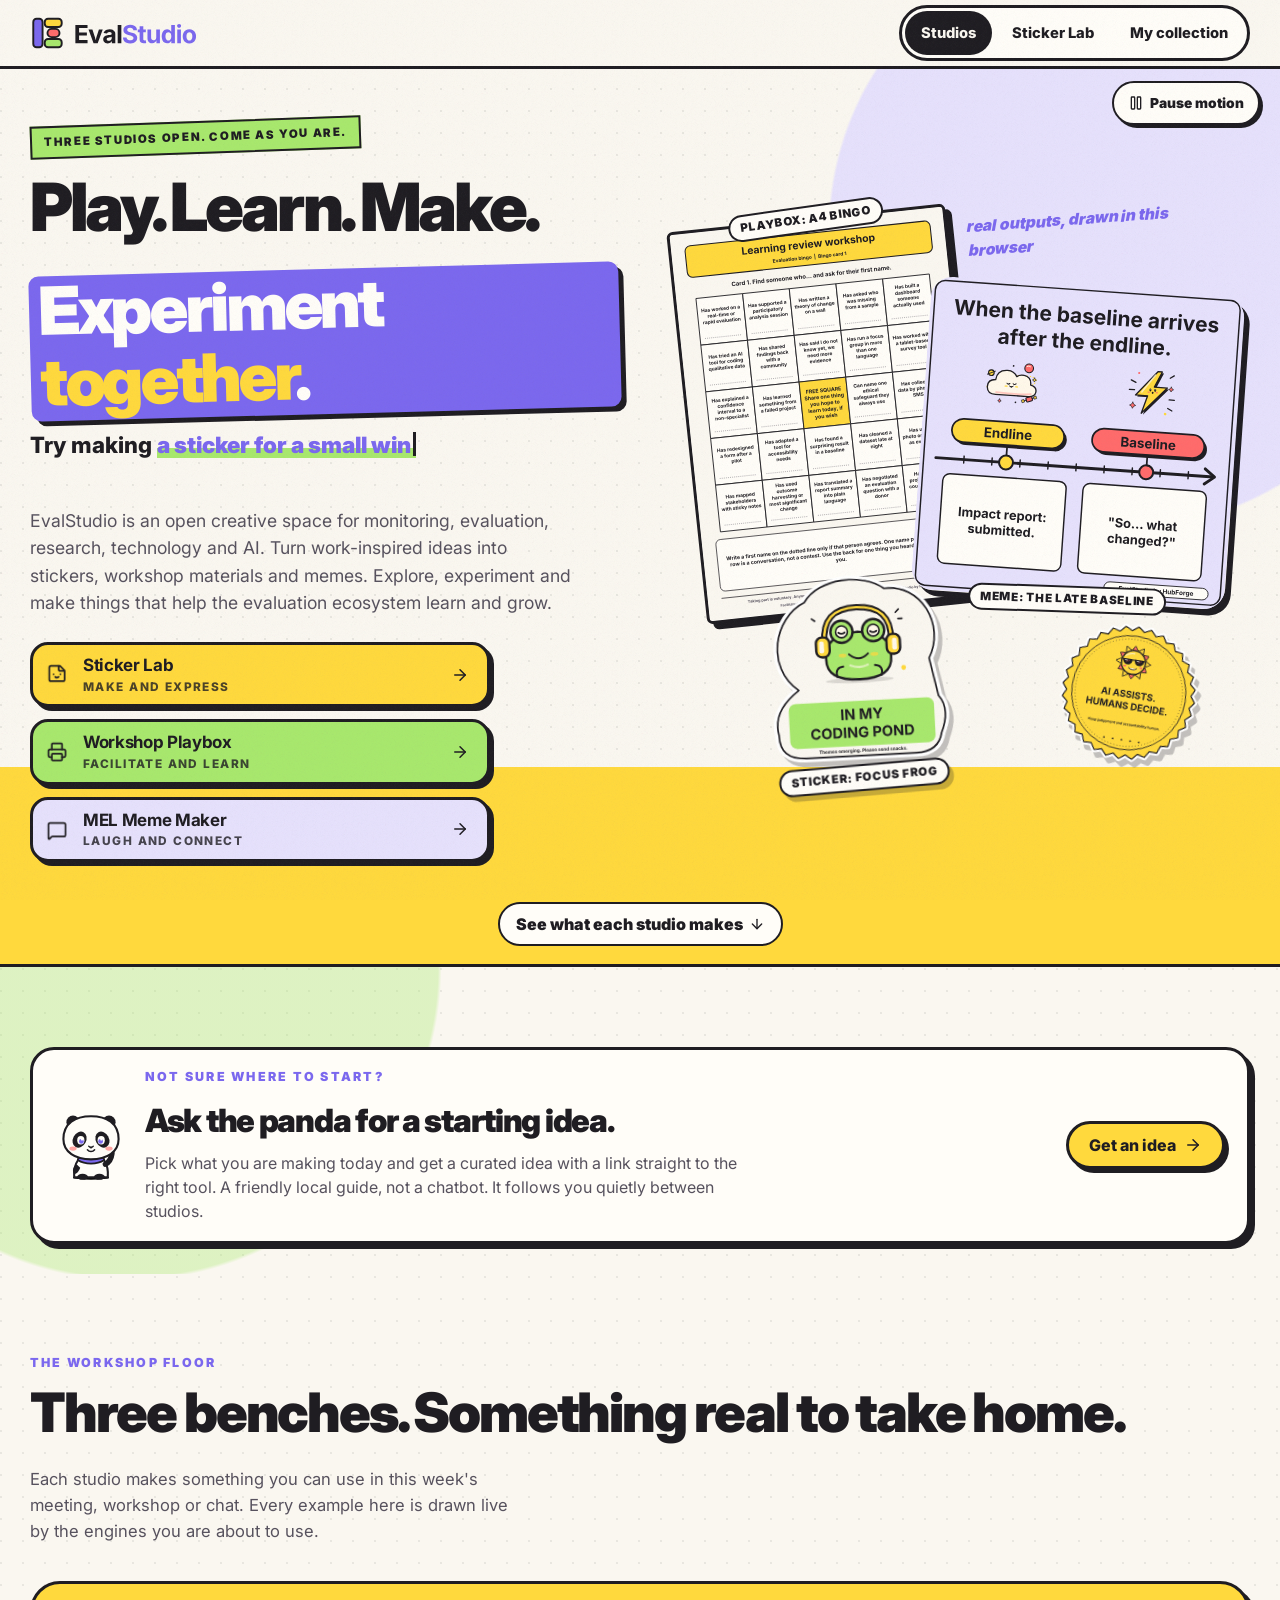
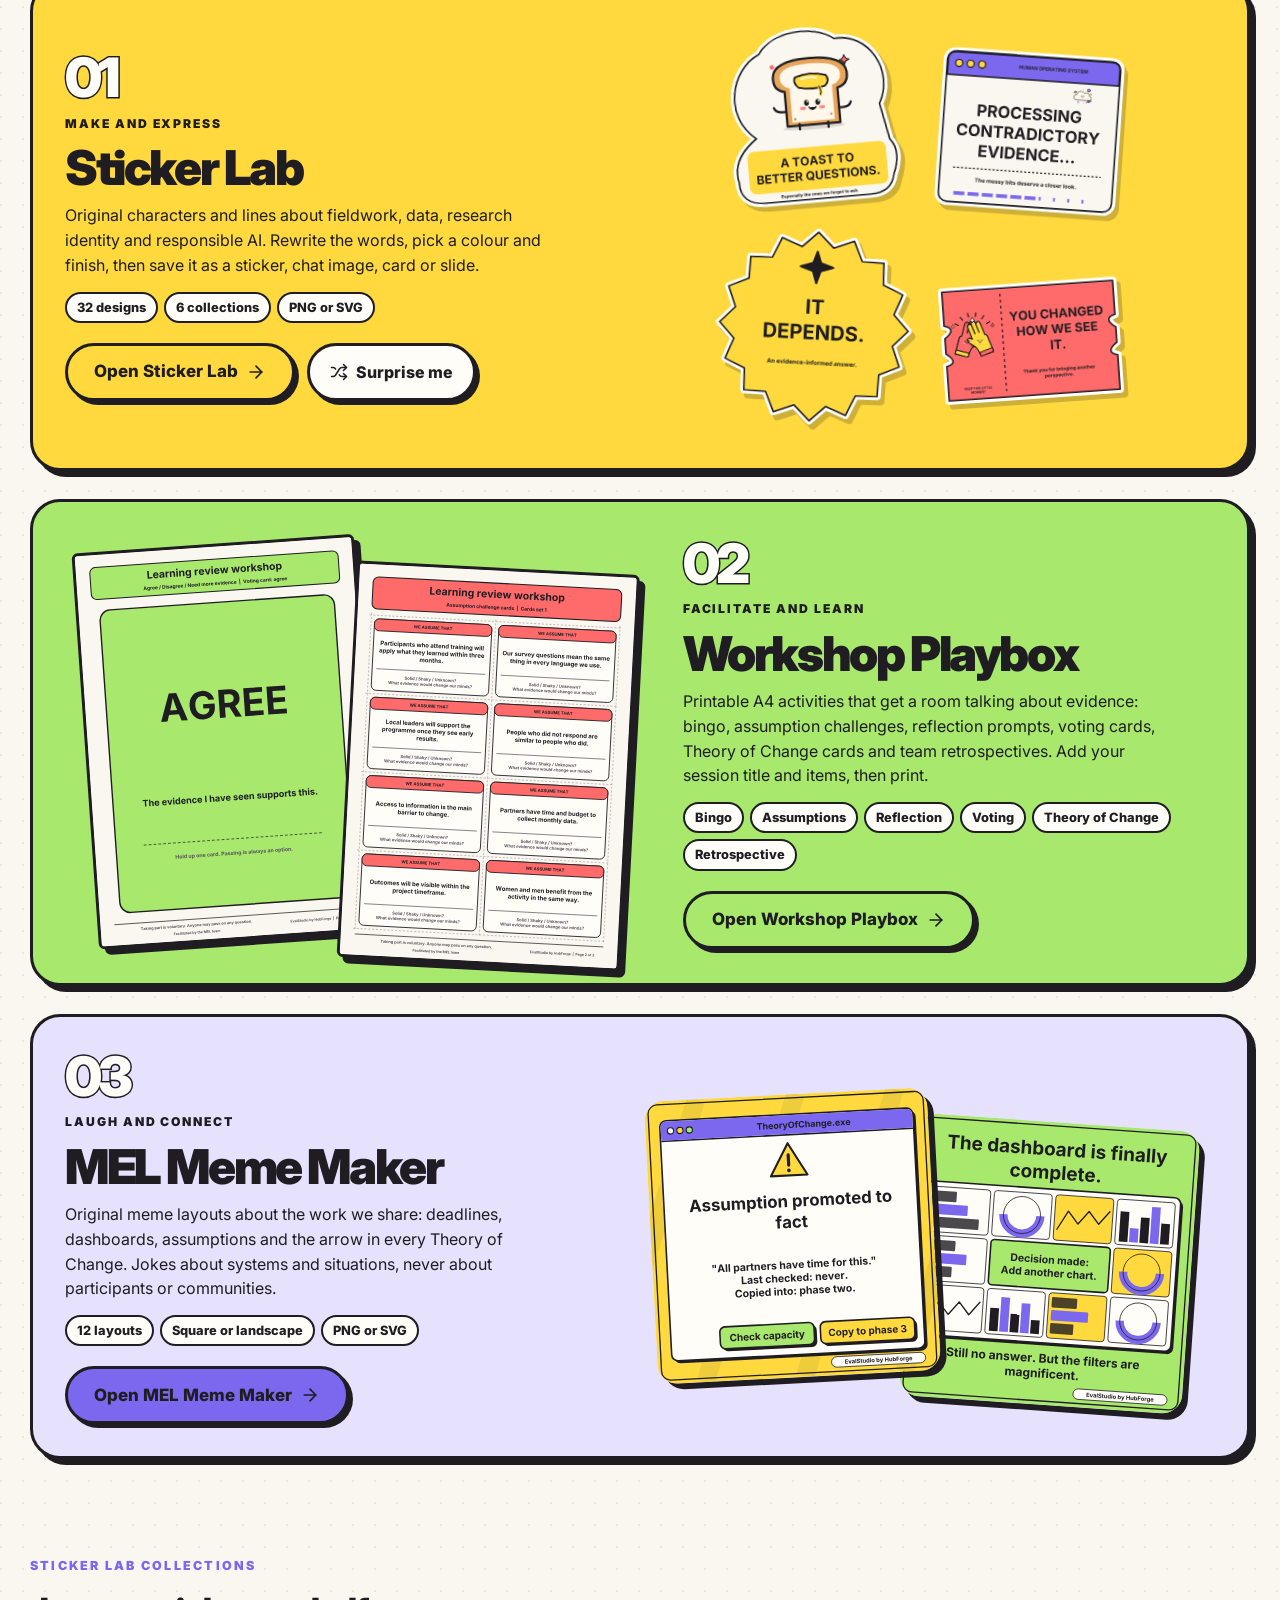
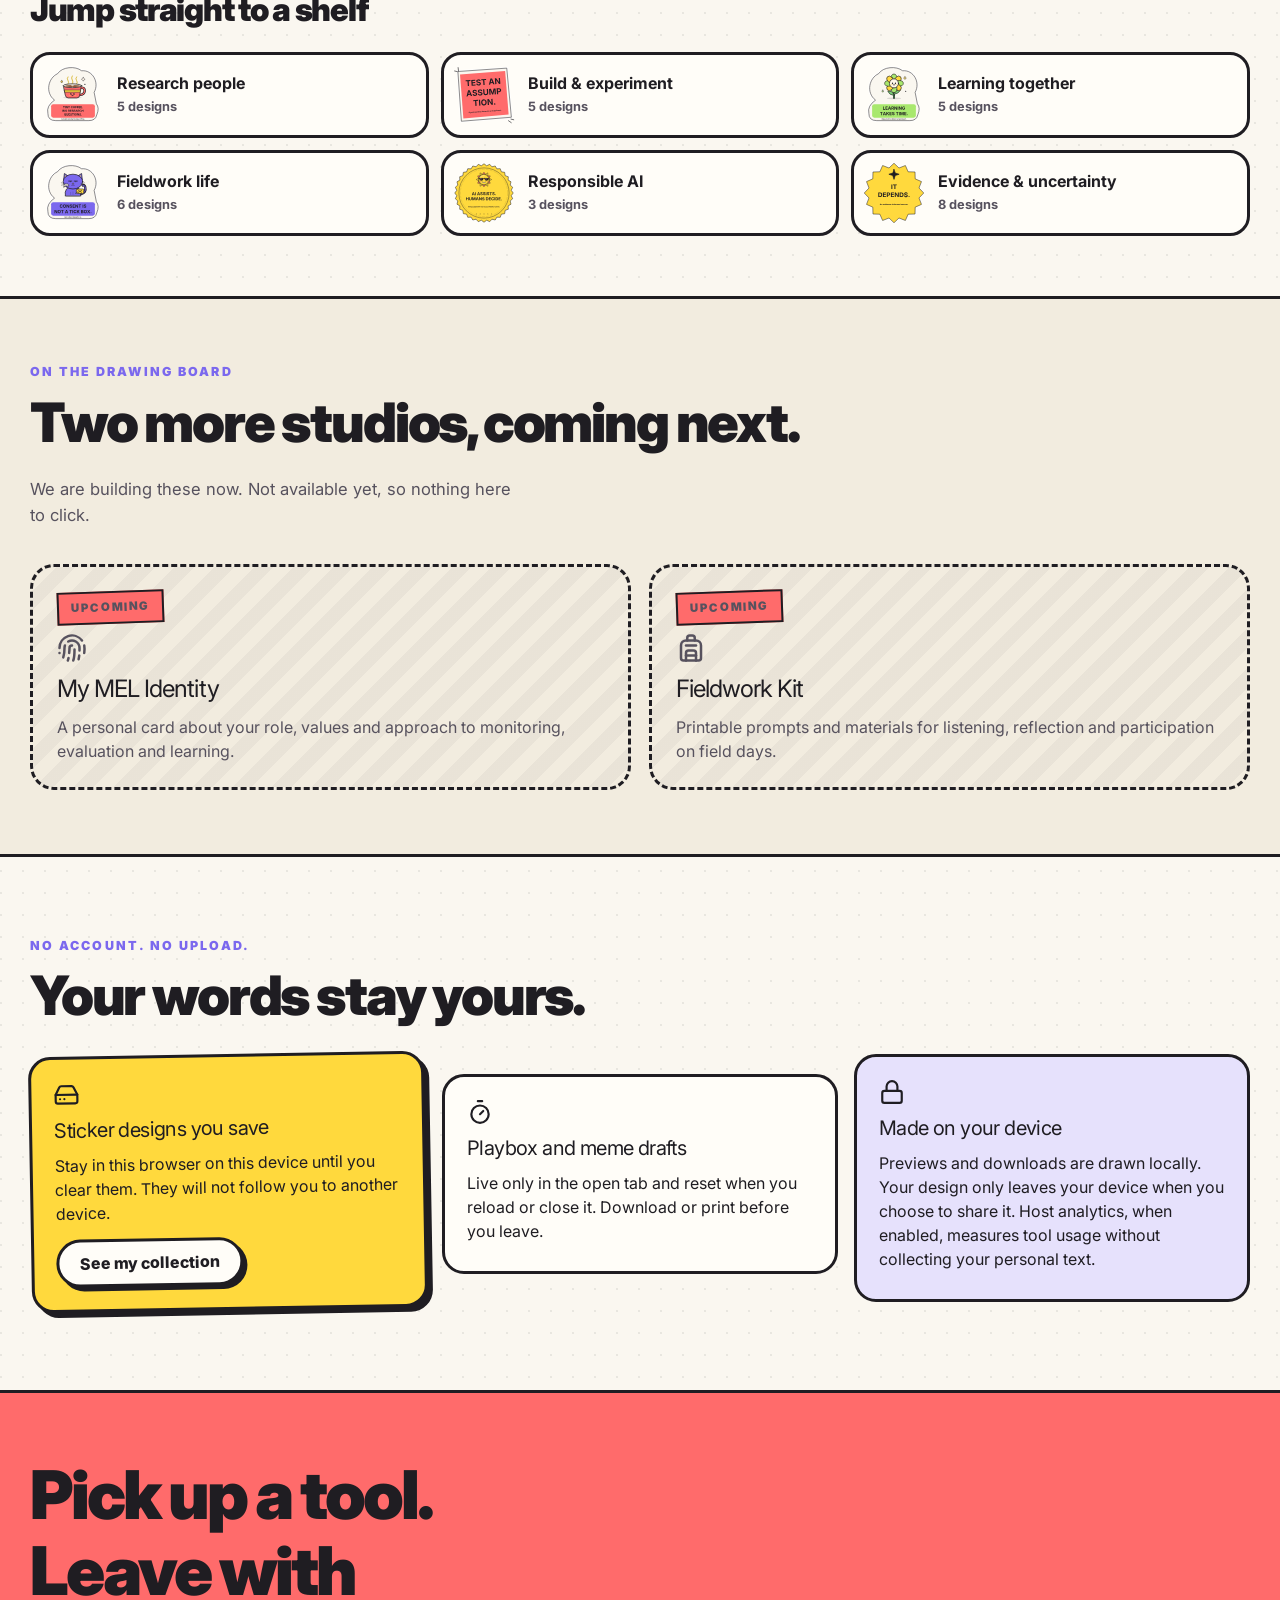
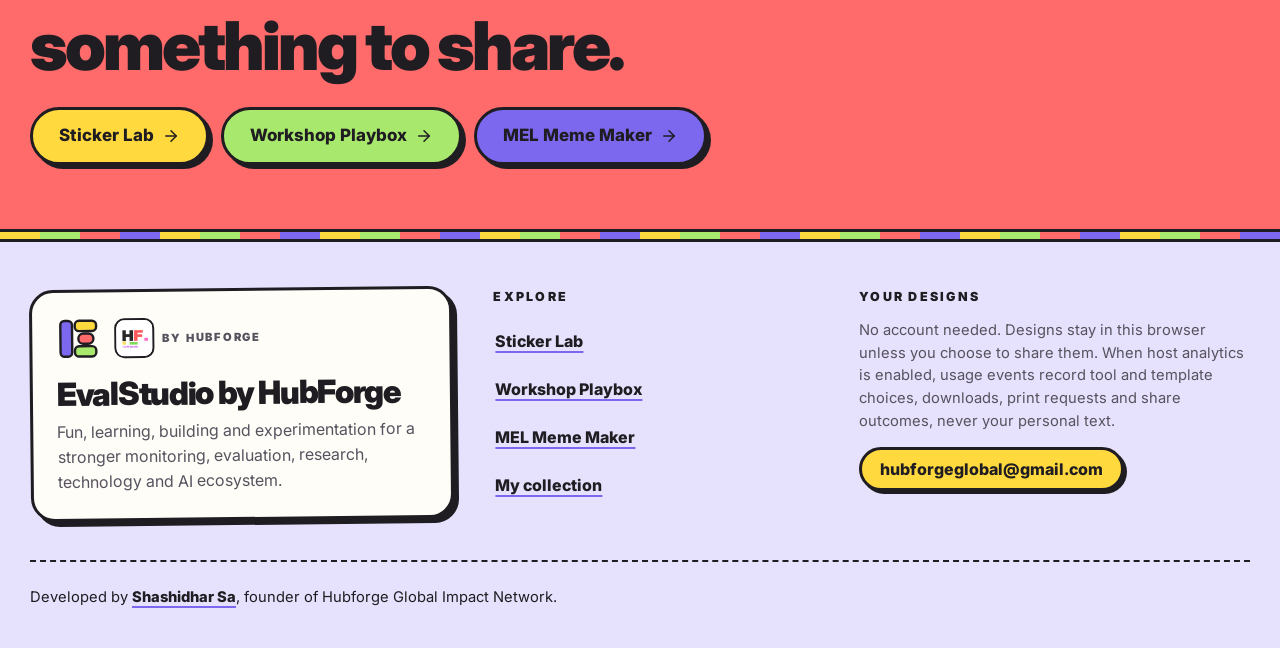
==== index.html @ d937e0ef "Publish standalone EvalStudio static site" ====
<!DOCTYPE html>
<html lang="en">
  <head>
    <meta charset="UTF-8" />
    <meta name="viewport" content="width=device-width, initial-scale=1.0" />
    <title>EvalStudio by HubForge</title>
    <meta name="description" content="Three playful studios for HubForge's monitoring, evaluation, research, technology and AI ecosystem. Make stickers, personalise MEL memes and print engaging workshop activities." />
    <meta property="og:title" content="EvalStudio by HubForge" />
    <meta property="og:description" content="Make, learn and experiment together. Playful studios for the people strengthening the evaluation ecosystem." />
    <meta property="og:type" content="website" />
    <meta name="twitter:card" content="summary" />
    <link rel="icon" type="image/svg+xml" href="./brand/evalstudio-icon.svg" />
    <script type="module" crossorigin src="./assets/index-XiT5vz_N.js"></script>
    <link rel="stylesheet" crossorigin href="./assets/index-qSMK9eLI.css">
  </head>
  <body>
    <div id="root"></div>
  </body>
</html>
---- assets/index-qSMK9eLI.css ----
footer.esf{position:relative;border-top:3px solid var(--ink);background:var(--lilac);color:var(--ink);padding:56px 0 0;overflow:hidden}footer.esf:before{content:"";position:absolute;inset:0 0 auto;height:10px;background:repeating-linear-gradient(90deg,var(--yellow) 0 40px,var(--lime) 40px 80px,var(--coral) 80px 120px,var(--purple) 120px 160px);border-bottom:3px solid var(--ink)}footer.esf .esf-in{display:grid;grid-template-columns:1.3fr 1fr 1.2fr;gap:40px;padding-bottom:40px}footer.esf .esf-brand{background:var(--card);border:3px solid var(--ink);border-radius:24px;padding:24px;box-shadow:var(--shadow);transform:rotate(-.6deg)}footer.esf .esf-marks{display:flex;align-items:center;gap:14px;flex-wrap:wrap}footer.esf .esf-icon{width:44px;height:44px;display:block}footer.esf .esf-endorse{display:inline-flex;align-items:center;gap:8px}footer.esf .esf-endorse img{width:40px;height:40px;border:2px solid var(--ink);border-radius:10px;background:var(--card)}footer.esf .esf-endorse small{font-size:.7rem;font-weight:900;letter-spacing:.16em;text-transform:uppercase;color:var(--ink-soft)}footer.esf .esf-title{margin:16px 0 8px;font-size:clamp(1.5rem,3vw,2rem);font-weight:900;letter-spacing:-.04em;line-height:1.1}footer.esf .esf-mission{margin:0;line-height:1.55;font-size:1rem;color:var(--ink-soft)}footer.esf .esf-h{margin:0 0 12px;font-size:.78rem;font-weight:900;letter-spacing:.18em;text-transform:uppercase;color:var(--ink)}footer.esf .esf-links{list-style:none;margin:0;padding:0;display:grid;gap:4px}footer.esf .esf-links a,footer.esf .esf-mail,footer.esf .esf-credit a{display:inline-flex;align-items:center;min-height:44px;font-weight:800;color:var(--ink);text-decoration:underline;text-decoration-thickness:2px;text-underline-offset:4px;text-decoration-color:var(--purple)}footer.esf .esf-links a{padding:0 14px;border:2px solid transparent;border-radius:999px;margin-left:-14px;transition:background .15s,border-color .15s}footer.esf .esf-links a:hover{background:var(--yellow);border-color:var(--ink);text-decoration:none}footer.esf .esf-note{margin:0 0 14px;line-height:1.55;font-size:.92rem;color:var(--ink-soft);max-width:44ch}footer.esf .esf-mail{padding:0 18px;border:3px solid var(--ink);border-radius:999px;background:var(--yellow);box-shadow:3px 3px 0 var(--ink);text-decoration:none;overflow-wrap:anywhere;transition:transform .15s,box-shadow .15s}footer.esf .esf-mail:hover{transform:translate(-2px,-2px);box-shadow:5px 5px 0 var(--ink)}footer.esf .esf-credit{border-top:2px dashed var(--ink);padding:14px 0 28px}footer.esf .esf-credit p{margin:0;font-size:.92rem;line-height:1.6}footer.esf .esf-credit a{display:inline-flex;align-items:center;min-height:44px;padding-block:8px}@media print{footer.esf{display:none!important}}footer.esf a:focus-visible{outline:4px solid var(--ink);outline-offset:3px;border-radius:10px}@media(max-width:900px){footer.esf .esf-in{grid-template-columns:1fr 1fr}footer.esf .esf-brand{grid-column:1 / -1}}@media(max-width:600px){footer.esf{padding-top:40px}footer.esf .esf-in{grid-template-columns:1fr;gap:28px}footer.esf .esf-brand{padding:18px;transform:none}}@media(prefers-reduced-motion:reduce){footer.esf *{transition:none!important}footer.esf .esf-brand{transform:none}}.hm-hero{position:relative;border-bottom:3px solid var(--ink);overflow:hidden;background:radial-gradient(circle at 88% 18%,var(--lilac) 0 22%,transparent 22.2%),linear-gradient(180deg,transparent 78%,var(--yellow) 78%)}.hm-hero-grid{display:grid;grid-template-columns:minmax(0,1fr) minmax(0,1fr);gap:40px;align-items:center;padding:52px 0 40px}.hm-title{font-size:clamp(2.1rem,5.2vw,4.4rem);line-height:1.06;letter-spacing:-.05em;font-weight:900;margin:18px 0 20px}.hm-mark{display:inline-block;margin-top:.4em;background:var(--purple);color:var(--card);padding:0 .14em .06em;border-radius:10px;transform:rotate(-1.5deg);box-shadow:5px 5px 0 var(--ink)}.hm-mark i{font-style:normal;color:var(--yellow)}.hm-lede{font-size:1.1rem;line-height:1.55;color:var(--ink-soft);max-width:50ch;margin:0}.hm-doors{display:grid;gap:12px;margin-top:26px;max-width:460px;perspective:900px}.hm-door{display:grid;grid-template-columns:auto 1fr auto;gap:12px;align-items:center;min-height:60px;padding:8px 18px;border:3px solid var(--ink);border-radius:18px;text-decoration:none;box-shadow:4px 4px 0 var(--ink);transition:transform .12s ease-out,box-shadow .12s ease-out;transform-style:preserve-3d}.hm-door>svg:first-child{transform:translateZ(18px)}.hm-door b{display:block;font-size:1.06rem;letter-spacing:-.02em}.hm-door small{display:block;font-size:.74rem;font-weight:800;letter-spacing:.12em;text-transform:uppercase;opacity:.8}.hm-door>svg:last-child{transition:transform .2s ease}.hm-door:hover,.hm-door:focus-visible{transform:rotateY(-3deg) rotateX(2deg) translate3d(-2px,-2px,4px);box-shadow:6px 6px 0 var(--ink)}.hm-door:hover>svg:last-child{transform:translate(4px)}.hm-door:active{transform:translate(3px,3px);box-shadow:1px 1px 0 var(--ink)}.d-sticker{background:var(--yellow)}.d-playbox{background:var(--lime)}.d-meme{background:var(--lilac)}.hm-rise>*{animation:hm-rise .6s cubic-bezier(.2,.8,.3,1) backwards}.hm-rise>:nth-child(2){animation-delay:.07s}.hm-rise>:nth-child(3){animation-delay:.14s}.hm-rise>:nth-child(4){animation-delay:.21s}.hm-rise>:nth-child(5){animation-delay:.28s}@keyframes hm-rise{0%{opacity:0;transform:translateY(18px)}}.hm-table{position:relative;width:100%;max-width:560px;justify-self:center;aspect-ratio:1 / 1.02}.hm-piece{position:absolute;display:block;min-width:44px;min-height:44px;padding:0;border:0;background:none;cursor:pointer;font:inherit;color:var(--ink);text-decoration:none;animation:hm-drop .8s cubic-bezier(.3,1.45,.5,1) backwards;transition:transform .12s ease-out}.hm-piece svg{display:block;width:100%;height:auto}.hm-piece:hover,.hm-piece:focus-visible{z-index:6}.pc-page{left:2%;top:2%;width:50%;transform:rotate(-6deg);animation-delay:.15s}.pc-page .art-page{border:3px solid var(--ink);border-radius:6px;background:var(--card);box-shadow:6px 6px 0 var(--ink);overflow:hidden}.pc-meme{right:0;top:14%;width:56%;transform:rotate(4deg);z-index:2;animation-delay:.3s}.pc-meme .art-meme{box-shadow:6px 6px 0 var(--ink);border-radius:22px;overflow:hidden}.pc-sticker{left:14%;bottom:0;width:38%;transform:rotate(-3deg);z-index:3;animation-delay:.45s;filter:drop-shadow(4px 5px 0 rgba(31,29,34,.25))}.pc-sticker2{right:6%;bottom:2%;width:26%;transform:rotate(9deg);z-index:4;animation-delay:.6s;filter:drop-shadow(4px 5px 0 rgba(31,29,34,.25))}.pc-sticker,.pc-sticker2{aspect-ratio:1}.pc-page:hover,.pc-page:focus-visible{transform:rotate(-3deg) translateY(-8px)}.pc-meme:hover,.pc-meme:focus-visible{transform:rotate(1deg) translateY(-8px)}.pc-sticker:hover,.pc-sticker:focus-visible{transform:rotate(2deg) scale(1.05)}.pc-sticker2:hover,.pc-sticker2:focus-visible{transform:rotate(-4deg) scale(1.08)}.hm-label{position:absolute;left:50%;bottom:-14px;transform:translate(-50%) rotate(-2deg);white-space:nowrap;background:var(--card);border:2px solid var(--ink);border-radius:999px;padding:3px 10px;font-size:.72rem;font-weight:900;letter-spacing:.06em;text-transform:uppercase;z-index:1}.pc-page .hm-label{bottom:auto;top:-12px}.hm-scribble{position:absolute;left:52%;top:0;font-weight:900;font-style:italic;color:var(--purple);font-size:.98rem;transform:rotate(-4deg)}.hm-table{--px: 0;--py: 0}.pc-page,.pc-meme,.pc-sticker,.pc-sticker2{translate:calc(var(--px, 0) * var(--d) * 1px) calc(var(--py, 0) * var(--d) * 1px)}.pc-page{--d: -14}.pc-meme{--d: 22}.pc-sticker{--d: -30}.pc-sticker2{--d: 38}.hm-hero{--px: 0;--py: 0}@keyframes hm-drop{0%{opacity:0;translate:0 -36px;scale:.86}}.hm-down{display:flex;width:fit-content;margin:0 auto 18px;align-items:center;gap:6px;min-height:44px;padding:0 16px;font-weight:900;text-decoration:none;border:2px solid var(--ink);border-radius:999px;background:var(--card)}.hm-down svg{animation:hm-bob 1.6s ease-in-out infinite}@keyframes hm-bob{50%{transform:translateY(4px)}}.hm-type{margin:-6px 0 16px;font-size:clamp(1.1rem,2.2vw,1.4rem);font-weight:800;min-height:2.8em;line-height:1.4}.hm-typed{color:var(--purple);background:linear-gradient(transparent 62%,var(--lime) 62%)}.hm-caret{display:inline-block;width:3px;height:1.05em;margin-left:2px;vertical-align:-.15em;background:var(--ink);animation:hm-caret 1s steps(1) infinite}@keyframes hm-caret{50%{opacity:0}}.hm-sr{position:absolute;width:1px;height:1px;overflow:hidden;clip:rect(0 0 0 0);white-space:nowrap}.hm-root{position:relative}.hm-motion{position:absolute;top:12px;right:max(12px,calc((100% - 1240px)/2));z-index:20;display:inline-flex;align-items:center;gap:6px;min-height:44px;min-width:44px;padding:0 14px;border:2px solid var(--ink);border-radius:999px;background:var(--card);font:inherit;font-weight:900;font-size:.86rem;color:var(--ink);cursor:pointer;box-shadow:3px 3px 0 var(--ink)}.hm-motion:focus-visible{outline:3px solid var(--purple);outline-offset:3px}.hm-still *,.hm-still *:before,.hm-still *:after{animation:none!important;transition:none!important}.hm-still .hm-piece{translate:none!important}.hm-guide{padding:80px 0 30px;background:radial-gradient(circle at 10% 0%,rgba(168,232,109,.35) 0 26%,transparent 26.3%)}.hm-invite{display:grid;grid-template-columns:72px minmax(0,1fr) auto;gap:18px;align-items:center;padding:18px 22px;border:3px solid var(--ink);border-radius:24px;background:var(--card);box-shadow:5px 5px 0 var(--ink)}.hm-invite-art .panda{display:block;width:72px;height:72px}.hm-invite-copy .hm-h3{margin:4px 0 6px}.hm-invite-copy p:last-child{margin:0;line-height:1.5;color:var(--ink-soft);max-width:60ch}@media(max-width:600px){.hm-invite{grid-template-columns:1fr;justify-items:start}.hm-invite .btn{width:100%;justify-content:center}}.art-skel{aspect-ratio:1;background:var(--paper-2);border-radius:18px;animation:pulse 1.4s ease-in-out infinite}.art-page.art-skel{aspect-ratio:210 / 297}.art-fail{aspect-ratio:1;display:grid;place-items:center;text-align:center;padding:12px;border:3px dashed var(--ink);border-radius:18px;background:repeating-linear-gradient(-45deg,var(--card) 0 12px,var(--paper-2) 12px 24px);font-weight:800;font-size:.86rem;color:var(--ink-soft)}.art-page.art-fail{aspect-ratio:210 / 297}.hm-benches{padding:80px 0 40px}.hm-bench{display:grid;grid-template-columns:minmax(0,1fr) minmax(0,1.1fr);gap:32px;align-items:center;border:3px solid var(--ink);border-radius:30px;padding:32px;margin-bottom:28px;box-shadow:6px 6px 0 var(--ink);overflow:hidden}.hm-bench:nth-child(odd){grid-template-columns:minmax(0,1.1fr) minmax(0,1fr)}.hm-bench:nth-child(odd) .hm-bench-copy{order:2}.b-sticker{background:var(--yellow)}.b-playbox{background:var(--lime)}.b-meme{background:var(--lilac)}.hm-bench-copy{display:grid;gap:10px;justify-items:start}.hm-no{font-size:3.4rem;font-weight:900;letter-spacing:-.07em;line-height:1;color:var(--card);-webkit-text-stroke:3px var(--ink);paint-order:stroke fill}.hm-kind{margin:0;font-size:.76rem;font-weight:900;letter-spacing:.16em;text-transform:uppercase}.hm-bench h3{margin:0;font-size:clamp(2rem,4.4vw,3rem);letter-spacing:-.05em;line-height:1.05;font-weight:900}.hm-bench-copy>p:not(.hm-kind){margin:0;line-height:1.55;max-width:48ch}.hm-facts{list-style:none;padding:0;margin:4px 0 0;display:flex;flex-wrap:wrap;gap:6px}.hm-facts li{border:2px solid var(--ink);border-radius:999px;padding:4px 10px;font-size:.8rem;font-weight:800;background:var(--card)}.hm-acts{display:flex;flex-wrap:wrap;gap:12px;margin-top:10px}.hm-bench-art{position:relative;min-height:300px}.art-stickers{display:grid;grid-template-columns:repeat(2,minmax(0,1fr));gap:14px;max-width:420px;justify-self:center;width:100%}.hm-stk{padding:0;border:0;background:none;cursor:pointer;filter:drop-shadow(4px 5px 0 rgba(31,29,34,.22));transition:transform .25s cubic-bezier(.3,1.6,.5,1)}.hm-stk svg{display:block;width:100%;height:auto}.s0{transform:rotate(-5deg)}.s1{transform:rotate(4deg) translateY(14px)}.s2{transform:rotate(3deg) translateY(-8px)}.s3{transform:rotate(-4deg) translateY(6px)}.hm-stk:hover,.hm-stk:focus-visible{transform:rotate(0) scale(1.07)}.art-pages,.art-memes{display:grid;grid-template-columns:repeat(2,minmax(0,1fr));align-items:center;padding:10px}.art-pages .art-page{background:var(--card);border:3px solid var(--ink);border-radius:6px;box-shadow:6px 6px 0 var(--ink);overflow:hidden}.art-pages svg,.art-memes svg{display:block;width:100%;height:auto}.pg0{transform:rotate(-4deg) translate(10px)}.pg1{transform:rotate(3deg) translate(-10px,24px);position:relative;z-index:1}.art-memes .art-meme{border-radius:20px;overflow:hidden;box-shadow:6px 6px 0 var(--ink)}.mm0{transform:rotate(-3deg) translate(12px);position:relative;z-index:1}.mm1{transform:rotate(4deg) translate(-12px,28px)}@media(hover:hover){.hm-bench-art.art-pages:hover .pg0,.hm-bench-art.art-memes:hover .mm0{transform:rotate(-6deg) translate(-4px)}.hm-bench-art.art-pages:hover .pg1,.hm-bench-art.art-memes:hover .mm1{transform:rotate(5deg) translate(4px,20px)}.pg0,.pg1,.mm0,.mm1{transition:transform .35s cubic-bezier(.3,1.4,.5,1)}}.hm-shelf{padding:30px 0 60px}.hm-h3{margin:0 0 18px;font-size:clamp(1.5rem,3vw,2rem);letter-spacing:-.04em;font-weight:900}.hm-chips{list-style:none;padding:0;margin:0;display:grid;grid-template-columns:repeat(3,minmax(0,1fr));gap:12px}.hm-chip{width:100%;display:grid;grid-template-columns:64px 1fr;gap:12px;align-items:center;min-height:80px;padding:8px 14px 8px 8px;border:3px solid var(--ink);border-radius:20px;background:var(--card);font:inherit;color:var(--ink);text-align:left;cursor:pointer;transition:transform .2s ease,box-shadow .2s ease,background .2s}.hm-chip:hover{transform:translate(-2px,-2px);box-shadow:4px 4px 0 var(--ink);background:var(--yellow)}.hm-chip b{display:block;line-height:1.2}.hm-chip small{color:var(--ink-soft);font-weight:700}.hm-chip-art svg{display:block;width:100%;height:auto}.hm-chip-art [role=status],.hm-chip-art [role=alert]{font-size:.6rem}.hm-soon-sec{padding:64px 0;background:var(--paper-2);border-block:3px solid var(--ink)}.hm-soon{display:grid;grid-template-columns:1fr 1fr;gap:18px}.hm-crate{border:3px dashed var(--ink);border-radius:24px;padding:24px;display:grid;gap:8px;justify-items:start;color:var(--ink-soft);background:repeating-linear-gradient(-45deg,transparent 0 14px,rgba(31,29,34,.04) 14px 28px)}.hm-crate h3{margin:0;color:var(--ink);font-size:1.5rem;letter-spacing:-.04em}.hm-crate p{margin:0;line-height:1.5}.hm-priv{display:grid;grid-template-columns:repeat(3,minmax(0,1fr));gap:16px;margin-top:28px;align-items:start}.hm-priv-card{border:3px solid var(--ink);border-radius:22px;padding:22px;display:grid;gap:8px;justify-items:start}.hm-priv-card h3{margin:0;font-size:1.25rem;letter-spacing:-.03em}.hm-priv-card p{margin:0 0 6px;line-height:1.5}.pv-saved{background:var(--yellow);box-shadow:5px 5px 0 var(--ink);transform:rotate(-1deg)}.pv-tab{background:var(--card);margin-top:20px}.pv-lock{background:var(--lilac)}.hm-final-doors{display:flex;flex-wrap:wrap;gap:12px}@media(max-width:960px){.hm-hero-grid{grid-template-columns:1fr;padding-top:64px}.hm-guide{padding-top:48px}.hm-table{max-width:480px;margin-top:12px}.hm-bench,.hm-bench:nth-child(odd){grid-template-columns:1fr;padding:24px}.hm-bench:nth-child(odd) .hm-bench-copy{order:0}.hm-bench-art{min-height:0;max-width:520px;width:100%;justify-self:center;padding-bottom:28px}.hm-chips{grid-template-columns:1fr 1fr}.hm-priv{grid-template-columns:1fr}.pv-tab{margin-top:0}}@media(max-width:600px){.hm-benches{padding:56px 0 24px}.hm-bench,.hm-bench:nth-child(odd){padding:18px;border-radius:24px}.hm-acts .btn,.hm-final-doors .btn{width:100%}.hm-chips,.hm-soon{grid-template-columns:1fr}.hm-label{font-size:.62rem}.hm-scribble{display:none}.hm-motion{font-size:.8rem;padding:0 12px}}@media(max-width:380px){.hm-door{padding:8px 12px;gap:10px}.hm-no{font-size:2.6rem}.hm-bench-copy .btn.big{font-size:.95rem;padding:0 14px}}@media(prefers-reduced-motion:reduce){.hm-piece,.hm-rise>*,.hm-down svg{translate:none!important}}.sl-head{padding-bottom:4px}.sl-head .lab-title h1{position:relative}.sl-head .lab-title h1:after{content:"";display:block;height:10px;margin-top:8px;width:4.5em;background:linear-gradient(90deg,var(--yellow) 0 33%,var(--lime) 33% 66%,var(--coral) 66%);border:2px solid var(--ink);border-radius:99px}.sl-desk{display:grid;grid-template-columns:minmax(0,1.25fr) minmax(300px,.85fr);gap:24px;padding:18px 0 56px;align-items:start}.sl-bench{display:grid;grid-template-columns:minmax(0,1.1fr) minmax(280px,1fr);border:3px solid var(--ink);border-radius:28px;background:var(--card);box-shadow:6px 6px 0 var(--purple),6px 6px 0 3px var(--ink);overflow:hidden;scroll-margin-top:76px;position:sticky;top:82px}.sl-stage{position:relative;display:grid;align-content:start;justify-items:center;min-width:0;max-width:100%;gap:8px;padding:14px;background:var(--lilac);border-right:3px solid var(--ink)}.sl-stage:before{content:"";position:absolute;inset:52px 22px auto;height:60%;background:radial-gradient(circle,var(--yellow) 0 38%,transparent 39%);opacity:.55;pointer-events:none}.sl-stage.checker{background-color:var(--card);background-image:linear-gradient(45deg,var(--paper-2) 25%,transparent 25%),linear-gradient(-45deg,var(--paper-2) 25%,transparent 25%),linear-gradient(45deg,transparent 75%,var(--paper-2) 75%),linear-gradient(-45deg,transparent 75%,var(--paper-2) 75%);background-size:24px 24px;background-position:0 0,0 12px,12px -12px,-12px 0}.sl-stage.checker:before{display:none}.sl-stage>*{position:relative}.sl-stage-top{width:100%;min-width:0;display:flex;flex-wrap:wrap;align-items:center;gap:8px}.sl-name{flex:1 1 calc(100% - 52px);font-weight:900;font-size:.8rem;letter-spacing:.06em;text-transform:uppercase;background:var(--card);border:2px solid var(--ink);padding:5px 10px;border-radius:18px;min-width:0;overflow-wrap:anywhere}.sl-stage-top>.icon-btn{flex:none}.sl-fmt-tag{order:2;font-size:.72rem;font-weight:900;background:var(--lime);border:2px solid var(--ink);padding:4px 8px;transform:rotate(-3deg)}.sl-art{width:min(100%,360px);filter:drop-shadow(4px 5px 0 rgba(31,29,34,.22));transition:transform .25s cubic-bezier(.3,1.5,.5,1)}.sl-art.fmt-slide{width:100%}.sl-art svg{width:100%;height:auto;display:block;max-height:48dvh}.sl-cap{margin:0;font-size:.78rem;font-weight:700;color:var(--ink-soft);text-align:center}.sl-stage-acts{display:flex;flex-wrap:wrap;justify-content:center;gap:8px}.sl-mini{min-height:44px;min-width:44px;display:inline-flex;align-items:center;gap:6px;padding:0 14px;border:2.5px solid var(--ink);border-radius:999px;background:var(--card);font:inherit;font-weight:800;font-size:.86rem;color:var(--ink);cursor:pointer;transition:transform .15s}.sl-mini:hover:not(:disabled){transform:translateY(-2px);background:var(--yellow)}.sl-mini:disabled{opacity:.5;cursor:not-allowed}.sl-tools{padding:14px;display:grid;align-content:start;min-width:0}.sl-tabs{margin-bottom:12px}.sl-tabs button[aria-selected=true]{background:var(--purple);color:var(--ink);box-shadow:inset 0 0 0 2px var(--ink)}.sl .field textarea{min-height:64px;background:var(--card)}.sl .field textarea:focus{background:#fffbe0}.sl .swatches{gap:10px}.sl .seg,.sl .fmt-pick{grid-template-columns:1fr}.sl-out{border-top:3px dashed var(--ink);padding-top:12px;margin-top:6px}.sl-dl{grid-template-columns:1fr 1fr}.sl-dl .btn{min-width:44px}.sl .share-panel{margin-top:10px;padding-top:12px}.sl-shelf{border:3px solid var(--ink);border-radius:28px;background:var(--paper-2);padding:16px;scroll-margin-top:76px;position:sticky;top:82px;max-height:calc(100dvh - 100px);overflow:auto;overscroll-behavior:contain}.sl .sl-shelf{min-width:0}.sl-shelf-head h2{font-size:1.3rem}.sl-shelf-acts{display:flex;gap:8px;flex-wrap:wrap}.sl-back-bench{display:none}.sl-grid{grid-template-columns:repeat(2,minmax(0,1fr))}.sl .tpl[aria-pressed=true]{background:var(--yellow);outline:3px solid var(--purple);outline-offset:2px}@media(max-width:1180px){.sl-desk{grid-template-columns:minmax(0,1fr)}.sl-bench{position:relative;top:0}.sl-shelf{position:static;max-height:none;overflow:visible}.sl-back-bench{display:inline-flex}.sl-grid{grid-template-columns:repeat(4,minmax(0,1fr))}}@media(max-width:760px){.sl-bench{grid-template-columns:minmax(0,1fr);overflow:visible;min-width:0}.sl-stage{position:sticky;top:70px;z-index:5;border-right:0;border-bottom:3px solid var(--ink);border-radius:25px 25px 0 0;padding:10px}.sl-art{width:min(100%,190px)}.sl-art.fmt-slide{width:min(100%,320px)}.sl-art svg{max-height:26dvh}.sl-cap{display:none}.sl-head .sub{font-size:.95rem}.sl-grid{grid-template-columns:repeat(3,minmax(0,1fr))}}@media(max-width:480px){.sl-grid{grid-template-columns:repeat(2,minmax(0,1fr))}.sl-stage-acts .sl-mini{padding:0 10px;font-size:.8rem}.sl-tools,.sl-shelf{padding:12px}}@media(max-height:560px)and (max-width:760px){.sl-stage{position:static}}@media(prefers-reduced-motion:reduce){.sl *,.sl *:before{animation:none!important;transition:none!important}}.tc{display:grid;gap:10px;border:3px solid var(--ink);border-radius:18px;background:var(--card);padding:12px;margin:10px 0;min-width:0;box-shadow:3px 3px 0 var(--ink)}.tc-head{display:flex;flex-wrap:wrap;align-items:center;justify-content:space-between;gap:8px}.tc-title{font-weight:900;font-size:.78rem;letter-spacing:.1em;text-transform:uppercase;background:var(--lime);border:2px solid var(--ink);border-radius:999px;padding:2px 10px}.tc-reset{font:inherit;font-weight:800;font-size:.82rem;min-height:44px;padding:0 12px;border:2px solid var(--ink);border-radius:999px;background:var(--paper);color:var(--ink);cursor:pointer}.tc-reset:disabled{opacity:.5;cursor:default}.tc-row{display:grid;gap:6px;min-width:0}.tc-label{display:flex;align-items:center;justify-content:space-between;gap:8px;font-weight:800;font-size:.9rem}.tc-val{font-family:ui-monospace,monospace;font-weight:800;background:var(--yellow);border:2px solid var(--ink);border-radius:8px;padding:0 8px;min-width:4.5ch;text-align:center}.tc-select{font:inherit;font-weight:700;color:var(--ink);background:var(--paper);border:3px solid var(--ink);border-radius:12px;min-height:44px;padding:0 10px;width:100%}.tc-size{display:grid;grid-template-columns:44px minmax(0,1fr) 44px;align-items:center;gap:8px}.tc-step{font:inherit;font-size:1.3rem;font-weight:900;line-height:1;width:44px;height:44px;border:3px solid var(--ink);border-radius:12px;background:var(--paper);color:var(--ink);cursor:pointer;transition:transform .12s ease}.tc-step:hover:not(:disabled){transform:translateY(-2px);background:var(--yellow)}.tc-step:disabled{opacity:.4;cursor:not-allowed}.tc-range{-webkit-appearance:none;appearance:none;width:100%;min-width:0;height:44px;background:transparent;cursor:pointer;margin:0}.tc-range::-webkit-slider-runnable-track{height:10px;border:2px solid var(--ink);border-radius:99px;background:linear-gradient(90deg,var(--purple) var(--tc-fill, 50%),var(--paper-2) var(--tc-fill, 50%))}.tc-range::-moz-range-track{height:6px;border:2px solid var(--ink);border-radius:99px;background:linear-gradient(90deg,var(--purple) var(--tc-fill, 50%),var(--paper-2) var(--tc-fill, 50%))}.tc-range::-webkit-slider-thumb{-webkit-appearance:none;width:24px;height:24px;margin-top:-9px;border:3px solid var(--ink);border-radius:50%;background:var(--yellow)}.tc-range::-moz-range-thumb{width:18px;height:18px;border:3px solid var(--ink);border-radius:50%;background:var(--yellow)}.tc-reset:focus-visible,.tc-select:focus-visible,.tc-step:focus-visible,.tc-range:focus-visible{outline:4px solid var(--purple);outline-offset:2px}.tc-hint{margin:0;font-size:.78rem;color:var(--ink-soft);line-height:1.4}@media(max-width:360px){.tc{padding:10px}.tc-size{gap:6px}}@media(prefers-reduced-motion:reduce){.tc-step{transition:none}.tc-step:hover:not(:disabled){transform:none}}.collection-empty-links{display:flex;flex-wrap:wrap;align-items:center;gap:10px}.coll-other-only{grid-template-columns:minmax(0,1fr)}.other-saved-art{display:grid;place-items:center;min-height:150px;overflow:hidden;border-radius:12px;background:#f2ecdf}.other-saved-art>div{width:100%}.other-saved-art svg{display:block;width:100%;max-height:220px;object-fit:contain}.other-preview-unavailable{min-height:150px;display:grid;place-items:center;padding:14px;color:var(--ink-soft);font-weight:700;text-align:center}.other-saved .saved-meta small{overflow-wrap:anywhere}.collection-empty-links{justify-content:center}@media(max-width:600px){.collection-empty-links>a{width:100%;justify-content:center}.other-saved-art{min-height:120px}}.pb-screen{--mood: var(--yellow)}.pb-mood-lilac{--mood: var(--lilac)}.pb-mood-lime{--mood: var(--lime)}.pb-mood-coral{--mood: var(--coral)}.pb-head{padding:24px 0 4px}.pb-title{font-size:clamp(1.9rem,5vw,3.4rem);letter-spacing:-.05em;line-height:1.05;font-weight:900;margin:14px 0 10px;max-width:20ch}.pb-hl{background:var(--yellow);padding:0 .12em;border-radius:8px;box-shadow:inset 0 -.08em 0 var(--coral)}.pb-lede{margin:0;color:var(--ink-soft);font-size:1.02rem;line-height:1.5;max-width:60ch}.pb-shelf{padding-top:18px}.pb-kicker{margin:0 0 10px;font-size:.78rem;font-weight:900;letter-spacing:.14em;text-transform:uppercase;color:var(--ink-soft)}.pb-acts{display:grid;grid-template-columns:repeat(6,minmax(0,1fr));gap:10px}.pb-act{font:inherit;color:var(--ink);text-align:left;border:3px solid var(--ink);border-radius:16px;padding:10px 12px;min-height:76px;cursor:pointer;display:grid;gap:2px;align-content:start;background:var(--paper);transition:transform .15s ease,box-shadow .15s ease;position:relative}.pb-act:hover{transform:translate(-2px,-2px);box-shadow:4px 4px 0 var(--ink)}.pb-act:focus-visible,.pb-tab:focus-visible,.pb-link:focus-visible,.pb-more summary:focus-visible,.pb-guide summary:focus-visible,.pb-fine summary:focus-visible{outline:4px solid var(--purple);outline-offset:2px}.pb-act b{font-size:1rem;line-height:1.15}.pb-act small{font-size:.74rem;color:var(--ink-soft);font-weight:700}.pb-act-no{font-family:ui-monospace,monospace;font-size:.72rem;font-weight:800}.pb-act[aria-checked=true]{box-shadow:4px 4px 0 var(--ink);transform:translateY(-3px)}.pb-act[aria-checked=true].pb-t-yellow{background:var(--yellow)}.pb-act[aria-checked=true].pb-t-lilac{background:var(--lilac)}.pb-act[aria-checked=true].pb-t-lime{background:var(--lime)}.pb-act[aria-checked=true].pb-t-coral{background:var(--coral)}.pb-act[aria-checked=true] small{color:var(--ink)}.pb-act[aria-checked=true]:after{content:"";position:absolute;left:50%;bottom:-13px;width:16px;height:16px;background:inherit;border-right:3px solid var(--ink);border-bottom:3px solid var(--ink);transform:translate(-50%) rotate(45deg)}.pb-brief{margin-top:14px;border:3px solid var(--ink);border-radius:20px;background:var(--mood);padding:14px 16px;display:grid;grid-template-columns:minmax(0,1.2fr) minmax(0,1fr);gap:14px;align-items:center;box-shadow:var(--shadow)}.pb-brief-name{margin:0 0 4px;font-size:1.25rem;font-weight:900;letter-spacing:-.03em}.pb-brief p{margin:0;line-height:1.45;font-weight:600}.pb-chips{list-style:none;margin:0;padding:0;display:grid;gap:6px}.pb-chips li{background:var(--card);border:2px solid var(--ink);border-radius:12px;padding:6px 10px;font-weight:700;font-size:.86rem;line-height:1.3}.pb-chips span{display:block;font-size:.66rem;font-weight:900;letter-spacing:.12em;text-transform:uppercase;color:var(--ink-soft)}.pb-bench{display:grid;grid-template-columns:minmax(0,5fr) minmax(0,6fr);gap:24px;padding:22px 0 56px;align-items:start}.pb-panel{border:3px solid var(--ink);border-radius:24px;background:var(--card);box-shadow:var(--shadow);padding:18px;min-width:0}.pb-edit{border-top:12px solid var(--ink)}.pb-edit-top,.pb-stage-top{display:flex;justify-content:space-between;align-items:center;gap:8px;flex-wrap:wrap;margin-bottom:10px}.pb-h2{margin:0;font-size:1.35rem;letter-spacing:-.035em;font-weight:900}.pb-jump{display:none}.pb-field{display:grid;gap:6px;margin-bottom:14px}.pb-field label{font-weight:800;font-size:.92rem}.pb-input{font:inherit;font-weight:600;color:var(--ink);background:var(--paper);border:3px solid var(--ink);border-radius:14px;padding:10px 12px;min-height:48px;width:100%;min-width:0}.pb-input:focus-visible{outline:4px solid var(--purple);outline-offset:1px}.pb-input[aria-invalid=true]{border-color:#b3261e}.pb-area{resize:vertical;min-height:220px;line-height:1.5;background:repeating-linear-gradient(var(--paper) 0 calc(1.5em - 1px),var(--paper-2) calc(1.5em - 1px) 1.5em);background-attachment:local;background-position:0 10px}.pb-hint{font-size:.8rem;color:var(--ink-soft);line-height:1.45}.pb-count-line{justify-self:end;font-family:ui-monospace,monospace}.pb-lines{display:inline-block;background:var(--mood);color:var(--ink);border:2px solid var(--ink);border-radius:999px;padding:0 8px;margin-right:4px}.pb-sub{font-weight:600;color:var(--ink-soft)}.pb-row{display:flex;flex-wrap:wrap;gap:10px;align-items:end;margin-bottom:10px}.pb-grow{flex:1 1 180px}.pb-self{margin-bottom:14px}.pb-resets{margin:12px 0 0}.pb-undo{width:100%;margin:10px 0 0}.pb-privacy{margin:10px 0 0}.pb-more,.pb-guide{border:2px solid var(--ink);border-radius:16px;margin-top:12px;background:var(--paper)}.pb-more summary,.pb-guide summary,.pb-fine summary{cursor:pointer;min-height:48px;display:flex;align-items:center;padding:0 14px;font-weight:800;list-style:none;border-radius:14px}.pb-more summary::-webkit-details-marker,.pb-guide summary::-webkit-details-marker,.pb-fine summary::-webkit-details-marker{display:none}.pb-more summary:after,.pb-guide summary:after,.pb-fine summary:after{content:"+";margin-left:auto;font-size:1.3rem;font-weight:900}.pb-more[open] summary:after,.pb-guide[open] summary:after,.pb-fine[open] summary:after{content:"-"}.pb-more-body{padding:4px 14px 14px}.pb-guide{background:var(--lilac)}.pb-guide ol{margin:0;padding:0 14px 0 2.2em;line-height:1.5;display:grid;gap:6px}.pb-care{margin:12px 14px 14px;border:2px dashed var(--ink);border-radius:12px;padding:10px;background:var(--card);line-height:1.5}.pb-stage{position:sticky;top:82px;background:var(--paper-2)}.pb-count{font-weight:800;font-size:.85rem;border:2px solid var(--ink);border-radius:999px;padding:4px 12px;background:var(--mood)}.pb-packet{display:flex;flex-wrap:wrap;gap:6px;margin-bottom:10px}.pb-tab{font:inherit;font-weight:800;min-width:44px;min-height:44px;padding:0 10px;border:2px solid var(--ink);border-radius:10px 10px 4px 4px;background:var(--card);color:var(--ink);cursor:pointer;transition:transform .12s ease}.pb-tab:hover{transform:translateY(-2px)}.pb-tab-guide{background:var(--lilac);border-style:dashed}.pb-tab[aria-pressed=true]{background:var(--ink);color:var(--paper);border-style:solid;transform:translateY(-3px);box-shadow:0 3px 0 var(--mood)}.pb-pager{display:flex;gap:8px;align-items:center;margin-bottom:8px}.pb-pager .icon-btn{font-size:1.6rem;line-height:1;font-weight:900}.pb-pager .icon-btn:disabled{opacity:.4;cursor:not-allowed}.pb-now{margin:0 0 12px;display:flex;flex-wrap:wrap;align-items:center;justify-content:space-between;gap:6px 12px;font-weight:700;font-size:.9rem}.pb-link{font:inherit;font-weight:800;min-height:44px;min-width:44px;padding:0 12px;background:var(--card);border:2px solid var(--ink);border-radius:999px;color:var(--ink);cursor:pointer;display:none}.pb-sheet{aspect-ratio:210 / 297;width:min(100%,500px);margin:0 auto 14px;border:3px solid var(--ink);border-radius:4px;background:#fffdf8;overflow:hidden;box-shadow:8px 8px 0 var(--mood),8px 8px 0 3px var(--ink);display:grid;transform:rotate(-.6deg)}.pb-sheet-guide{transform:rotate(.6deg);box-shadow:8px 8px 0 var(--lilac),8px 8px 0 3px var(--ink)}.pb-svg{animation:pb-in .28s ease-out}.pb-svg,.pb-svg svg{width:100%;height:100%;display:block}@keyframes pb-in{0%{opacity:.3;transform:translateY(6px)}to{opacity:1;transform:none}}.pb-skel{background:var(--paper-2);animation:pulse 1.4s ease-in-out infinite}.pb-sheet-msg{display:grid;place-content:center;justify-items:center;gap:12px;padding:24px;text-align:center;font-weight:700;color:var(--ink-soft);background:repeating-linear-gradient(-45deg,var(--paper) 0 12px,var(--paper-2) 12px 24px)}.pb-sheet-msg p{margin:0;max-width:28ch}.pb-p{margin:0 0 6px}.pb-dl{display:grid;grid-template-columns:1fr 1fr;gap:10px;margin-bottom:8px}.pb-wide{grid-column:1 / -1}.pb-fine{margin-top:8px}.pb-fine p{margin:0 14px 10px}.pb-print{display:none}@media(max-width:1100px){.pb-acts{grid-template-columns:repeat(3,minmax(0,1fr))}}@media(max-width:960px){.pb-bench{grid-template-columns:1fr}.pb-stage{position:static}.pb-jump,.pb-link{display:inline-flex;align-items:center}.pb-sheet{width:min(100%,420px)}}@media(max-width:600px){.pb-acts{grid-template-columns:repeat(2,minmax(0,1fr));gap:8px}.pb-act{min-height:60px}.pb-act-no{display:none}.pb-brief{grid-template-columns:1fr;padding:12px}.pb-chips li:nth-child(1){display:none}.pb-area{min-height:150px}.pb-dl{grid-template-columns:1fr}.pb-panel{padding:14px;border-radius:18px}.pb-sheet{transform:none}}@media(prefers-reduced-motion:reduce){.pb-act,.pb-tab,.pb-svg,.pb-sheet{transition:none!important;animation:none!important}.pb-act:hover,.pb-tab:hover{transform:none}}@media print{@page{size:A4 portrait;margin:0}body:has(.pb-print){background:none!important}body:has(.pb-print):after{display:none!important}body:has(.pb-print) .bar,body:has(.pb-print) .foot,body:has(.pb-print) .skip,body:has(.pb-print) .pb-screen{display:none!important}.pb-print{display:block!important}.pb-print-page{width:210mm;height:297mm;overflow:hidden;break-after:page;page-break-after:always}.pb-print-page:last-child{break-after:auto;page-break-after:auto}.pb-print-page svg{width:210mm;height:297mm;display:block}.pb-print,.pb-print *{-webkit-print-color-adjust:exact;print-color-adjust:exact}}.collection-save-row{display:flex;flex-wrap:wrap;align-items:center;gap:10px}.collection-save-row .btn{min-height:44px}.collection-save-link{display:inline-flex;align-items:center;min-height:44px;padding:8px 12px;border:2px solid currentColor;border-radius:12px;color:inherit;font-weight:800}@media(max-width:600px){.collection-save-row{align-items:stretch}}.mm-head{padding:22px 0 6px;display:grid;gap:6px}.mm-head-row{display:flex;flex-wrap:wrap;align-items:center;gap:10px 16px}.mm-title{margin:0;font-size:clamp(2rem,5vw,3.4rem);letter-spacing:-.055em;font-weight:900;line-height:1}.mm-sub{margin:0;max-width:62ch}.mm-h2{margin:0;font-size:1.2rem;letter-spacing:-.04em;font-weight:900;display:flex;align-items:center;gap:8px;padding:0}.mm-sr{position:absolute;width:1px;height:1px;overflow:hidden;clip:rect(0 0 0 0);white-space:nowrap}.mm-bench{display:grid;grid-template-columns:250px minmax(0,1.2fr) minmax(0,1fr);gap:20px;align-items:start;padding:14px 0 56px}.mm-shelf{position:relative;border:3px solid var(--ink);border-radius:22px;background:var(--lilac);padding:12px;display:grid;gap:10px;min-width:0}.mm-shelf-top{display:flex;justify-content:space-between;align-items:center;gap:8px}.mm-chip{min-height:44px;min-width:44px;padding:0 14px;border:3px solid var(--ink);border-radius:999px;background:var(--yellow);font:inherit;font-weight:800;font-size:.85rem;color:var(--ink);cursor:pointer;box-shadow:2px 2px 0 var(--ink);transition:transform .15s ease}.mm-chip:hover{transform:rotate(-3deg)}.mm-chip:focus-visible,.mm-tpl:focus-visible,.mm-fmt button:focus-visible,.mm-search input:focus-visible{outline:4px solid var(--purple);outline-offset:2px}.mm-search input{width:100%;min-height:44px;border:3px solid var(--ink);border-radius:14px;padding:0 12px;font:inherit;font-weight:600;background:var(--card);color:var(--ink)}.mm-found{margin:0;font-size:.8rem;font-weight:800;color:var(--ink-soft)}.mm-tpls{list-style:none;margin:0;padding:2px 6px 6px 2px;display:grid;gap:8px;min-height:0}.mm-tpls li.mm-dim{opacity:.38}.mm-tpl{width:100%;min-height:56px;border:3px solid var(--ink);border-radius:14px;background:var(--card);padding:6px;font:inherit;color:var(--ink);text-align:left;display:grid;grid-template-columns:52px minmax(0,1fr);gap:10px;align-items:center;cursor:pointer;transition:transform .16s ease,box-shadow .16s ease}.mm-tpl:hover{transform:translate(-2px,-2px);box-shadow:3px 3px 0 var(--ink)}.mm-tpl[aria-pressed=true]{background:var(--yellow);box-shadow:4px 4px 0 var(--ink);transform:translate(-2px,-2px)}.mm-thumb{display:block;aspect-ratio:1;border-radius:8px;overflow:hidden;border:2px solid var(--ink)}.mm-thumb svg{width:100%;height:100%;display:block}.mm-tpl-txt{display:grid;gap:1px;min-width:0;overflow-wrap:anywhere}.mm-tpl-name{font-weight:900;font-size:.88rem;line-height:1.15}.mm-tpl-topic{font-weight:800;font-size:.66rem;letter-spacing:.06em;text-transform:uppercase;color:var(--ink-soft)}.mm-skel{background:var(--paper-2);animation:pulse 1.4s ease-in-out infinite}.mm-stage{position:sticky;top:82px;border:3px solid var(--ink);border-radius:24px;background:var(--card);box-shadow:8px 8px 0 var(--purple),8px 8px 0 3px var(--ink);padding:12px;display:grid;gap:8px;min-width:0;z-index:2}.mm-stage-top{display:flex;justify-content:space-between;align-items:center;gap:6px 10px;flex-wrap:wrap}.mm-state{font-size:.78rem;font-weight:800;background:var(--lime);border:2px solid var(--ink);border-radius:999px;padding:2px 10px}.mm-size{font-family:ui-monospace,monospace;font-size:.78rem;font-weight:700;color:var(--ink-soft)}.mm-canvas{width:100%;display:grid;place-items:center}.mm-square .mm-out,.mm-square .mm-fill{width:min(100%,560px,calc(100dvh - 230px));aspect-ratio:1}.mm-landscape .mm-out,.mm-landscape .mm-fill{width:100%;aspect-ratio:16 / 9}.mm-fill{border-radius:14px;display:grid;place-items:center;font-weight:800;color:var(--ink-soft)}.mm-out svg{width:100%;height:100%;display:block;border-radius:12px}.stage-cap{margin:0;font-size:.8rem}.mm-editor{min-width:0;display:grid;gap:14px}.mm-words{border:3px solid var(--ink);border-radius:22px;background:var(--card);padding:14px;margin:0;display:grid;gap:4px;min-width:0}.mm-words legend{float:left;width:100%;margin-bottom:8px}.mm-set{border:0;padding:0;margin:0;min-width:0}.mm-field{position:relative;padding-left:14px;border-left:6px solid var(--lilac);margin:0}.mm-r-setup{border-left-color:var(--purple)}.mm-r-payoff{border-left-color:var(--coral)}.mm-label{display:flex;align-items:center;gap:8px;flex-wrap:wrap}.mm-role{font-size:.64rem;font-weight:900;letter-spacing:.08em;text-transform:uppercase;border:2px solid var(--ink);border-radius:6px;padding:1px 6px;background:var(--lilac)}.mm-r-setup .mm-role{background:var(--purple);color:var(--card)}.mm-r-payoff .mm-role{background:var(--coral)}.mm-yours{font-size:.7rem;font-weight:800;background:var(--lime);border-radius:999px;padding:1px 8px}.mm-full{color:#b3261e;font-weight:900}.mm-input{font:inherit;font-weight:600;border:3px solid var(--ink);border-radius:14px;padding:0 12px;min-height:48px;background:var(--paper);color:var(--ink);width:100%}.mm-input:focus-visible{outline:4px solid var(--purple);outline-offset:1px}.mm-editor .field textarea{width:100%}.mm-glyph{margin:4px 0 0}.mm-recover{display:flex;flex-wrap:wrap;gap:10px}.mm-recover .btn{min-height:44px}.mm-look{border:3px solid var(--ink);border-radius:22px;background:var(--yellow);padding:14px;display:grid;gap:12px}.mm-sw{flex:none;min-width:44px;min-height:44px}.mm-fmt{display:grid;grid-template-columns:1fr 1fr;gap:8px}.mm-fmt button{min-height:56px;border:3px solid var(--ink);border-radius:14px;background:var(--card);font:inherit;color:var(--ink);text-align:left;padding:8px 10px;display:flex;gap:10px;align-items:center;cursor:pointer}.mm-fmt button[aria-checked=true]{background:var(--ink);color:var(--card)}.mm-fmt b{display:block;font-size:.92rem}.mm-fmt small{display:block;font-size:.72rem;opacity:.8;line-height:1.2}.mm-fmt-ic{flex:none;border:3px solid currentColor;border-radius:4px}.mm-fmt-square{width:22px;height:22px}.mm-fmt-landscape{width:30px;height:18px}.mm-send{border:3px solid var(--ink);border-radius:22px;background:var(--card);padding:14px;display:grid;gap:8px}.mm-actions{display:flex;flex-wrap:wrap;gap:10px}.mm-actions .btn{flex:1 1 140px}.mm-send .note,.mm-send .hint{margin:0}.mm-guide{border:3px dashed var(--ink);border-radius:18px;background:var(--lilac)}.mm-guide summary{min-height:44px;padding:10px 14px;cursor:pointer;font-weight:900;display:flex;flex-wrap:wrap;align-items:center;gap:4px 10px}.mm-guide summary small{font-weight:700;color:var(--ink-soft)}.mm-guide summary:focus-visible{outline:4px solid var(--purple);outline-offset:2px;border-radius:14px}.mm-guide ul{margin:0;padding:0 16px 14px 34px;display:grid;gap:6px;line-height:1.45;font-size:.9rem}@media(max-width:1180px){.mm-bench{grid-template-columns:minmax(0,1fr) minmax(0,1fr)}.mm-shelf{grid-column:1 / -1;position:relative;top:0;max-height:none}.mm-tpls{grid-template-columns:repeat(4,minmax(0,1fr));overflow:visible}}@media(max-width:760px){.mm-bench{grid-template-columns:1fr;gap:14px}.mm-tpls{grid-template-columns:repeat(2,minmax(0,1fr))}.mm-stage{position:sticky;top:8px;padding:8px;box-shadow:4px 4px 0 var(--purple),4px 4px 0 3px var(--ink)}.mm-square .mm-out,.mm-square .mm-fill{width:min(100%,34dvh)}.mm-landscape .mm-out,.mm-landscape .mm-fill{width:min(100%,calc(30dvh * 16 / 9))}.stage-cap{display:none}.mm-words,.mm-look,.mm-send{padding:12px}}@media(max-width:380px){.mm-fmt{grid-template-columns:1fr}.mm-tpl{grid-template-columns:32px minmax(0,1fr);gap:6px}}@media(prefers-reduced-motion:reduce){.mm-tpl,.mm-chip,.mm-skel{transition:none;animation:none}.mm-tpl:hover,.mm-chip:hover,.mm-tpl[aria-pressed=true]{transform:none}}.pg{position:relative;display:grid;grid-template-columns:minmax(0,1fr);gap:16px;align-items:center;border:3px solid var(--ink);border-radius:32px;padding:28px;background:radial-gradient(circle at 18% 40%,var(--lilac) 0 30%,transparent 30.4%),var(--card);box-shadow:8px 8px 0 var(--ink)}.pg-talk{display:grid;gap:14px;min-width:0}.pg-name{margin:0;font-size:1.6rem;font-weight:900;letter-spacing:-.04em;display:flex;flex-wrap:wrap;align-items:baseline;gap:10px;overflow-wrap:anywhere}.pg-name small{font-size:.74rem;letter-spacing:.14em;text-transform:uppercase;color:var(--ink-soft)}.pg-bubble{position:relative;margin:0;padding:16px 20px;background:var(--yellow);border:3px solid var(--ink);border-radius:22px 22px 22px 6px;font-size:1.12rem;font-weight:800;line-height:1.4;box-shadow:4px 4px 0 var(--ink);overflow-wrap:anywhere}.pg-row{display:flex;flex-wrap:wrap;gap:10px}.pg-row .btn{min-height:44px}.pg-topics{display:grid;grid-template-columns:repeat(3,minmax(0,1fr));gap:10px}.pg-topic{display:grid;grid-template-columns:auto 1fr;gap:8px;align-items:center;min-height:64px;padding:10px 12px;text-align:left;font:inherit;color:var(--ink);border:3px solid var(--ink);border-radius:16px;background:var(--card);cursor:pointer;transition:transform .2s cubic-bezier(.3,1.6,.5,1),box-shadow .2s}.pg-topic b{display:block;line-height:1.15;font-size:.98rem}.pg-topic small{display:block;font-size:.7rem;font-weight:800;letter-spacing:.08em;text-transform:uppercase;color:var(--ink-soft);margin-top:2px}.pg-topic:hover{transform:translate(-2px,-2px);box-shadow:4px 4px 0 var(--ink)}.pg-topic[aria-pressed=true]{box-shadow:4px 4px 0 var(--ink);transform:translate(-2px,-2px)}.pg-topic.t-sticker[aria-pressed=true]{background:var(--yellow)}.pg-topic.t-workshop[aria-pressed=true]{background:var(--lime)}.pg-topic.t-meme[aria-pressed=true]{background:var(--lilac)}.pg-idea{border:3px solid var(--ink);border-radius:20px;padding:18px;display:grid;gap:8px;animation:pg-flip .5s cubic-bezier(.2,.9,.3,1.2) backwards;transform-origin:50% 0}.pg-idea.t-sticker{background:#fff3c2}.pg-idea.t-workshop{background:#e8f8d6}.pg-idea.t-meme{background:var(--lilac)}.pg-idea h3{margin:0;font-size:1.35rem;letter-spacing:-.03em}.pg-idea p{margin:0;line-height:1.5}.pg-count{font-size:.72rem;font-weight:900;letter-spacing:.14em;text-transform:uppercase;color:var(--ink-soft)}@keyframes pg-flip{0%{opacity:0;transform:perspective(600px) rotateX(-24deg) translateY(10px)}}.pg-form{display:grid;grid-template-columns:1fr 1fr;gap:12px;padding:16px;border:3px dashed var(--ink);border-radius:18px;background:var(--paper)}.pg-form label{display:grid;gap:6px;font-weight:900;font-size:.9rem}.pg-form label span{font-weight:700;color:var(--ink-soft)}.pg-form input:not([type=checkbox]){min-height:44px;padding:0 12px;border:2px solid var(--ink);border-radius:12px;background:var(--card);font:inherit;color:var(--ink);min-width:0}.pg-form .pg-check{grid-column:1 / -1;display:flex;align-items:center;gap:10px;min-height:44px;font-weight:800}.pg-check input{width:22px;height:22px;accent-color:var(--purple)}.pg-form .pg-row{grid-column:1 / -1}.pg-foot{display:flex;flex-wrap:wrap;align-items:center;gap:4px 14px}.pg-caption{margin:0 auto 0 0;font-size:.86rem;font-weight:800;color:var(--ink-soft)}.pg-link{display:inline-flex;align-items:center;gap:6px;min-height:44px;padding:0 6px;border:0;background:none;font:inherit;font-size:.88rem;font-weight:900;color:var(--ink);text-decoration:underline;text-underline-offset:3px;cursor:pointer}.pg-err{margin:0}.pg :focus-visible{outline:3px solid var(--purple);outline-offset:3px}@media(max-width:960px){.pg{grid-template-columns:1fr;padding:22px}}@media(max-width:600px){.pg-topics,.pg-form{grid-template-columns:1fr}.pg{padding:16px;border-radius:24px;box-shadow:5px 5px 0 var(--ink)}.pg-row .btn{width:100%;justify-content:center}}@media(prefers-reduced-motion:reduce){.pg-idea{animation:none!important}}.pg-compact{padding:0;border:0;box-shadow:none;background:none}.pg-compact .pg-topics{grid-template-columns:1fr}.pg-compact .pg-topic{min-height:52px}.pg-compact .pg-form{grid-template-columns:1fr}.pg-compact .pg-bubble{font-size:1rem}.pg-compact .pg-name{font-size:1.3rem}.pc-float{position:fixed;left:0;top:0;z-index:40;width:52px;height:52px}.pc-btn{width:52px;height:52px;padding:2px;border:2px solid var(--ink);border-radius:50%;background:var(--yellow);box-shadow:3px 3px 0 var(--ink);cursor:pointer;display:grid;place-items:center}.pc-btn:hover{background:var(--lime)}.pc-btn:focus-visible,.pc-dock-btn:focus-visible,.pc-ctl:focus-visible{outline:3px solid var(--purple);outline-offset:3px}.pc-art{display:block;width:42px;height:42px}.pc-art.sm{width:32px;height:32px}.pc-art .panda{display:block;width:100%;height:100%;overflow:visible}.pc-art .pd-shadow{fill:#1f1d2226}.pc-art .pd-all,.pc-art .pd-head,.pc-art .pd-arm{transform-box:fill-box}.pc-art .pd-all{transform-origin:50% 100%}.pc-art .pd-head{transform-origin:50% 90%}.pc-art .pd-arm{transform-origin:0% 100%}.pc-art .pd-eyes{transform-box:fill-box;transform-origin:center}[data-behaviour=idle] .pd-eyes{animation:pc-blink 4.6s infinite}[data-behaviour=idle] .pd-head{animation:pc-bob 3.4s ease-in-out infinite}[data-behaviour=drop] .pd-all{animation:pc-drop .9s cubic-bezier(.3,1.5,.5,1)}[data-behaviour=wave] .pd-arm{animation:pc-wave .6s ease-in-out 3}[data-behaviour=sit] .pd-all{animation:pc-sit 2.6s ease-in-out}[data-behaviour=stumble] .pd-all{animation:pc-stumble 1.3s ease-in-out}[data-behaviour=tumble] .pd-all{animation:pc-tumble 1.5s ease-in-out forwards}[data-behaviour=recover] .pd-all{animation:pc-recover .7s cubic-bezier(.3,1.4,.5,1)}[data-behaviour=surprise] .pd-all{animation:pc-hop .5s ease-out}[data-behaviour=sleepy] .pd-head{animation:pc-nod 4s ease-in-out infinite}[data-behaviour=sleepy] .pd-z{animation:pc-z 3s ease-in-out infinite}@keyframes pc-blink{0%,93%,to{transform:scaleY(1)}96%{transform:scaleY(.1)}}@keyframes pc-bob{50%{transform:translateY(-1.5px) rotate(-2deg)}}@keyframes pc-drop{0%{transform:translateY(-14px);opacity:0}60%{transform:translateY(0) scale(1.06,.92);opacity:1}}@keyframes pc-wave{50%{transform:rotate(-22deg)}}@keyframes pc-sit{20%,80%{transform:translateY(4px) scale(1.05,.92)}}@keyframes pc-stumble{25%{transform:rotate(-10deg) translate(-2px)}50%{transform:rotate(8deg) translate(2px)}75%{transform:rotate(-4deg)}}@keyframes pc-tumble{40%{transform:rotate(-20deg)}to{transform:translate(-4px,3px) rotate(-80deg)}}@keyframes pc-recover{0%{transform:translate(-4px,3px) rotate(-80deg)}}@keyframes pc-hop{40%{transform:translateY(-5px)}}@keyframes pc-nod{50%{transform:rotate(6deg) translateY(1px)}}@keyframes pc-z{0%{opacity:0;transform:translateY(2px)}50%{opacity:1}to{opacity:0;transform:translateY(-4px)}}.pc-dock{display:flex;justify-content:center;padding:10px 12px 14px;background:var(--paper)}.pc-dock-btn{display:inline-flex;align-items:center;gap:8px;min-height:44px;padding:0 14px 0 8px;border:2px solid var(--ink);border-radius:999px;background:var(--card);font:inherit;font-weight:900;font-size:.9rem;color:var(--ink);cursor:pointer;max-width:100%;overflow-wrap:anywhere}.pc-dock-btn:hover{background:var(--yellow)}.pc-scrim{position:fixed;inset:0;z-index:60;display:flex;align-items:flex-end;justify-content:flex-end;padding:12px;background:#1f1d2247}.pc-dialog{width:min(420px,100%);max-height:min(640px,calc(100dvh - 24px));overflow-y:auto;overscroll-behavior:contain;padding:14px 18px 18px;border:3px solid var(--ink);border-radius:24px;background:var(--card);box-shadow:6px 6px 0 var(--ink);animation:pc-pop .3s cubic-bezier(.3,1.4,.5,1)}@keyframes pc-pop{0%{opacity:0;transform:translateY(16px) scale(.97)}}.pc-bar{display:flex;align-items:center;justify-content:space-between;gap:8px;margin-bottom:10px}.pc-ctrls{display:flex;flex-wrap:wrap;justify-content:flex-end;gap:6px}.pc-ctl{display:inline-flex;align-items:center;justify-content:center;gap:5px;min-height:44px;min-width:44px;padding:0 10px;border:2px solid var(--ink);border-radius:999px;background:var(--paper);font:inherit;font-size:.8rem;font-weight:900;color:var(--ink);cursor:pointer}.pc-ctl:hover{background:var(--lilac)}.pc-x{padding:0}@media(max-width:600px){.pc-scrim{align-items:flex-end;justify-content:center;padding:8px}.pc-dialog{max-height:calc(100dvh - 16px);padding:12px 14px 16px}}.pc-still,.pc-still *,.pc-still *:before,.pc-still *:after{animation:none!important;transition:none!important}@media(prefers-reduced-motion:reduce){.pc-float,.pc-float *,.pc-dialog,.pc-dock *{animation:none!important;transition:none!important}}@layer properties{@supports (((-webkit-hyphens:none)) and (not (margin-trim:inline))) or ((-moz-orient:inline) and (not (color:rgb(from red r g b)))){*,:before,:after,::backdrop{--tw-translate-x:0;--tw-translate-y:0;--tw-translate-z:0;--tw-rotate-x:initial;--tw-rotate-y:initial;--tw-rotate-z:initial;--tw-skew-x:initial;--tw-skew-y:initial;--tw-space-y-reverse:0;--tw-space-x-reverse:0;--tw-border-style:solid;--tw-leading:initial;--tw-font-weight:initial;--tw-tracking:initial;--tw-ordinal:initial;--tw-slashed-zero:initial;--tw-numeric-figure:initial;--tw-numeric-spacing:initial;--tw-numeric-fraction:initial;--tw-shadow:0 0 #0000;--tw-shadow-color:initial;--tw-shadow-alpha:100%;--tw-inset-shadow:0 0 #0000;--tw-inset-shadow-color:initial;--tw-inset-shadow-alpha:100%;--tw-ring-color:initial;--tw-ring-shadow:0 0 #0000;--tw-inset-ring-color:initial;--tw-inset-ring-shadow:0 0 #0000;--tw-ring-inset:initial;--tw-ring-offset-width:0px;--tw-ring-offset-color:#fff;--tw-ring-offset-shadow:0 0 #0000;--tw-outline-style:solid;--tw-duration:initial;--tw-ease:initial;--tw-content:""}}}@layer theme{:root,:host{--font-sans:-apple-system, BlinkMacSystemFont, "Segoe UI", Roboto, "Helvetica Neue", "Noto Sans", Arial, sans-serif, "Apple Color Emoji", "Segoe UI Emoji", "Segoe UI Symbol", "Noto Color Emoji";--font-mono:ui-monospace, SFMono-Regular, Menlo, Monaco, Consolas, "Liberation Mono", "Courier New", monospace;--color-red-50:oklch(97.1% .013 17.38);--color-red-300:oklch(80.8% .114 19.571);--color-red-400:oklch(70.4% .191 22.216);--color-red-600:oklch(57.7% .245 27.325);--color-gray-50:oklch(98.5% .002 247.839);--color-gray-100:oklch(96.7% .003 264.542);--color-gray-600:oklch(44.6% .03 256.802);--color-gray-700:oklch(37.3% .034 259.733);--color-gray-800:oklch(27.8% .033 256.848);--color-gray-900:oklch(21% .034 264.665);--color-black:#000;--color-white:#fff;--spacing:.25rem;--container-sm:24rem;--container-lg:32rem;--text-xs:.75rem;--text-xs--line-height:calc(1 / .75);--text-sm:.875rem;--text-sm--line-height:calc(1.25 / .875);--text-base:1rem;--text-base--line-height: 1.5 ;--text-lg:1.125rem;--text-lg--line-height:calc(1.75 / 1.125);--text-xl:1.25rem;--text-xl--line-height:calc(1.75 / 1.25);--font-weight-normal:400;--font-weight-medium:500;--font-weight-semibold:600;--tracking-tight:-.025em;--tracking-widest:.1em;--leading-snug:1.375;--leading-normal:1.5;--leading-relaxed:1.625;--radius-sm:.25rem;--radius-md:.375rem;--radius-lg:.5rem;--radius-xl:.75rem;--ease-in-out:cubic-bezier(.4, 0, .2, 1);--animate-spin:spin 1s linear infinite;--animate-pulse:pulse 2s cubic-bezier(.4, 0, .6, 1) infinite;--aspect-video:16 / 9;--default-transition-duration:.15s;--default-transition-timing-function:cubic-bezier(.4, 0, .2, 1);--default-font-family:var(--font-sans);--default-mono-font-family:var(--font-mono)}}@layer base{*,:after,:before,::backdrop{box-sizing:border-box;border:0 solid;margin:0;padding:0}::file-selector-button{box-sizing:border-box;border:0 solid;margin:0;padding:0}html,:host{-webkit-text-size-adjust:100%;tab-size:4;line-height:1.5;font-family:var(--default-font-family,-apple-system, BlinkMacSystemFont, "Segoe UI", Roboto, "Helvetica Neue", "Noto Sans", Arial, sans-serif, "Apple Color Emoji", "Segoe UI Emoji", "Segoe UI Symbol", "Noto Color Emoji");font-feature-settings:var(--default-font-feature-settings,normal);font-variation-settings:var(--default-font-variation-settings,normal);-webkit-tap-highlight-color:transparent}hr{height:0;color:inherit;border-top-width:1px}abbr:where([title]){-webkit-text-decoration:underline dotted;text-decoration:underline dotted}h1,h2,h3,h4,h5,h6{font-size:inherit;font-weight:inherit}a{color:inherit;-webkit-text-decoration:inherit;text-decoration:inherit}b,strong{font-weight:bolder}code,kbd,samp,pre{font-family:var(--default-mono-font-family,ui-monospace, SFMono-Regular, Menlo, Monaco, Consolas, "Liberation Mono", "Courier New", monospace);font-feature-settings:var(--default-mono-font-feature-settings,normal);font-variation-settings:var(--default-mono-font-variation-settings,normal);font-size:1em}small{font-size:80%}sub,sup{vertical-align:baseline;font-size:75%;line-height:0;position:relative}sub{bottom:-.25em}sup{top:-.5em}table{text-indent:0;border-color:inherit;border-collapse:collapse}:-moz-focusring:where(:not(iframe)){outline:auto}progress{vertical-align:baseline}summary{display:list-item}ol,ul,menu{list-style:none}img,svg,video,canvas,audio,iframe,embed,object{vertical-align:middle;display:block}img,video{max-width:100%;height:auto}button,input,select,optgroup,textarea{font:inherit;font-feature-settings:inherit;font-variation-settings:inherit;letter-spacing:inherit;color:inherit;opacity:1;background-color:#0000;border-radius:0}::file-selector-button{font:inherit;font-feature-settings:inherit;font-variation-settings:inherit;letter-spacing:inherit;color:inherit;opacity:1;background-color:#0000;border-radius:0}:where(select:is([multiple],[size])) optgroup{font-weight:bolder}:where(select:is([multiple],[size])) optgroup option{padding-inline-start:20px}::file-selector-button{margin-inline-end:4px}::placeholder{opacity:1}@supports (not ((-webkit-appearance:-apple-pay-button))) or (contain-intrinsic-size:1px){::placeholder{color:currentColor}@supports (color:color-mix(in lab,red,red)){::placeholder{color:color-mix(in oklab,currentcolor 50%,transparent)}}}textarea{resize:vertical}::-webkit-search-decoration{-webkit-appearance:none}::-webkit-date-and-time-value{min-height:1lh;text-align:inherit}::-webkit-datetime-edit{display:inline-flex}::-webkit-datetime-edit-fields-wrapper{padding:0}::-webkit-datetime-edit{padding-block:0}::-webkit-datetime-edit-year-field{padding-block:0}::-webkit-datetime-edit-month-field{padding-block:0}::-webkit-datetime-edit-day-field{padding-block:0}::-webkit-datetime-edit-hour-field{padding-block:0}::-webkit-datetime-edit-minute-field{padding-block:0}::-webkit-datetime-edit-second-field{padding-block:0}::-webkit-datetime-edit-millisecond-field{padding-block:0}::-webkit-datetime-edit-meridiem-field{padding-block:0}::-webkit-calendar-picker-indicator{line-height:1}:-moz-ui-invalid{box-shadow:none}button,input:where([type=button],[type=reset],[type=submit]){appearance:button}::file-selector-button{appearance:button}::-webkit-inner-spin-button{height:auto}::-webkit-outer-spin-button{height:auto}[hidden]:where(:not([hidden=until-found])){display:none!important}}@layer components;@layer utilities{.\@container\/field-group{container:field-group/inline-size}.pointer-events-auto{pointer-events:auto}.pointer-events-none{pointer-events:none}.collapse{visibility:collapse}.invisible{visibility:hidden}.visible{visibility:visible}.sr-only{clip-path:inset(50%);white-space:nowrap;border-width:0;width:1px;height:1px;margin:-1px;padding:0;position:absolute;overflow:hidden}.absolute{position:absolute}.fixed{position:fixed}.relative{position:relative}.static{position:static}.sticky{position:sticky}.inset-0{inset:0}.inset-x-0{inset-inline:0}.inset-y-0{inset-block:0}.-top-12{top:calc(var(--spacing) * -12)}.top-0{top:0}.top-1\.5{top:calc(var(--spacing) * 1.5)}.top-1\/2{top:50%}.top-2{top:calc(var(--spacing) * 2)}.top-3\.5{top:calc(var(--spacing) * 3.5)}.top-4{top:calc(var(--spacing) * 4)}.top-\[1px\]{top:1px}.top-\[50\%\]{top:50%}.top-\[60\%\]{top:60%}.top-full{top:100%}.-right-12{right:calc(var(--spacing) * -12)}.right-0{right:0}.right-1{right:var(--spacing)}.right-2{right:calc(var(--spacing) * 2)}.right-3{right:calc(var(--spacing) * 3)}.right-4{right:calc(var(--spacing) * 4)}.-bottom-12{bottom:calc(var(--spacing) * -12)}.bottom-0{bottom:0}.-left-12{left:calc(var(--spacing) * -12)}.left-0{left:0}.left-1\/2{left:50%}.left-2{left:calc(var(--spacing) * 2)}.left-\[50\%\]{left:50%}.z-10{z-index:10}.z-20{z-index:20}.z-50{z-index:50}.z-\[1\]{z-index:1}.z-\[100\]{z-index:100}.order-first{order:-9999}.order-last{order:9999}.container{width:100%}@media(min-width:40rem){.container{max-width:40rem}}@media(min-width:48rem){.container{max-width:48rem}}@media(min-width:64rem){.container{max-width:64rem}}@media(min-width:80rem){.container{max-width:80rem}}@media(min-width:96rem){.container{max-width:96rem}}.\!m-0{margin:0!important}.-mx-1{margin-inline:calc(var(--spacing) * -1)}.mx-2{margin-inline:calc(var(--spacing) * 2)}.mx-3\.5{margin-inline:calc(var(--spacing) * 3.5)}.mx-auto{margin-inline:auto}.-my-2{margin-block:calc(var(--spacing) * -2)}.my-0{margin-block:0}.my-0\.5{margin-block:calc(var(--spacing) * .5)}.my-1{margin-block:var(--spacing)}.-mt-4{margin-top:calc(var(--spacing) * -4)}.mt-1\.5{margin-top:calc(var(--spacing) * 1.5)}.mt-2{margin-top:calc(var(--spacing) * 2)}.mt-4{margin-top:calc(var(--spacing) * 4)}.mt-24{margin-top:calc(var(--spacing) * 24)}.mt-auto{margin-top:auto}.mr-2{margin-right:calc(var(--spacing) * 2)}.mb-1{margin-bottom:var(--spacing)}.mb-2{margin-bottom:calc(var(--spacing) * 2)}.mb-3{margin-bottom:calc(var(--spacing) * 3)}.-ml-4{margin-left:calc(var(--spacing) * -4)}.ml-1{margin-left:var(--spacing)}.ml-4{margin-left:calc(var(--spacing) * 4)}.ml-auto{margin-left:auto}.line-clamp-2{-webkit-line-clamp:2;-webkit-box-orient:vertical;display:-webkit-box;overflow:hidden}.block{display:block}.contents{display:contents}.flex{display:flex}.grid{display:grid}.hidden{display:none}.inline{display:inline}.inline-flex{display:inline-flex}.table{display:table}.aspect-square{aspect-ratio:1}.aspect-video{aspect-ratio:var(--aspect-video)}.size-4{width:calc(var(--spacing) * 4);height:calc(var(--spacing) * 4)}.size-6{width:calc(var(--spacing) * 6);height:calc(var(--spacing) * 6)}.size-8{width:calc(var(--spacing) * 8);height:calc(var(--spacing) * 8)}.size-10{width:calc(var(--spacing) * 10);height:calc(var(--spacing) * 10)}.size-\[--cell-size\]{width:--cell-size;height:--cell-size}.h-1\.5{height:calc(var(--spacing) * 1.5)}.h-2{height:calc(var(--spacing) * 2)}.h-2\.5{height:calc(var(--spacing) * 2.5)}.h-3{height:calc(var(--spacing) * 3)}.h-3\.5{height:calc(var(--spacing) * 3.5)}.h-4{height:calc(var(--spacing) * 4)}.h-5{height:calc(var(--spacing) * 5)}.h-6{height:calc(var(--spacing) * 6)}.h-7{height:calc(var(--spacing) * 7)}.h-8{height:calc(var(--spacing) * 8)}.h-9{height:calc(var(--spacing) * 9)}.h-10{height:calc(var(--spacing) * 10)}.h-12{height:calc(var(--spacing) * 12)}.h-\[--cell-size\]{height:--cell-size}.h-\[1px\]{height:1px}.h-\[var\(--radix-navigation-menu-viewport-height\)\]{height:var(--radix-navigation-menu-viewport-height)}.h-\[var\(--radix-select-trigger-height\)\]{height:var(--radix-select-trigger-height)}.h-auto{height:auto}.h-full{height:100%}.h-px{height:1px}.h-svh{height:100svh}.max-h-\[--radix-context-menu-content-available-height\]{max-height:--radix-context-menu-content-available-height}.max-h-\[--radix-select-content-available-height\]{max-height:--radix-select-content-available-height}.max-h-\[85vh\]{max-height:85vh}.max-h-\[300px\]{max-height:300px}.max-h-\[var\(--radix-dropdown-menu-content-available-height\)\]{max-height:var(--radix-dropdown-menu-content-available-height)}.max-h-screen{max-height:100vh}.min-h-0{min-height:0}.min-h-8{min-height:calc(var(--spacing) * 8)}.min-h-9{min-height:calc(var(--spacing) * 9)}.min-h-10{min-height:calc(var(--spacing) * 10)}.min-h-\[60px\]{min-height:60px}.min-h-screen{min-height:100vh}.min-h-svh{min-height:100svh}.w-0{width:0}.w-1{width:var(--spacing)}.w-2{width:calc(var(--spacing) * 2)}.w-2\.5{width:calc(var(--spacing) * 2.5)}.w-3{width:calc(var(--spacing) * 3)}.w-3\.5{width:calc(var(--spacing) * 3.5)}.w-3\/4{width:75%}.w-4{width:calc(var(--spacing) * 4)}.w-5{width:calc(var(--spacing) * 5)}.w-7{width:calc(var(--spacing) * 7)}.w-8{width:calc(var(--spacing) * 8)}.w-9{width:calc(var(--spacing) * 9)}.w-10{width:calc(var(--spacing) * 10)}.w-64{width:calc(var(--spacing) * 64)}.w-72{width:calc(var(--spacing) * 72)}.w-\[--cell-size\]{width:--cell-size}.w-\[1px\]{width:1px}.w-\[100px\]{width:100px}.w-\[var\(--sidebar-width\)\]{width:var(--sidebar-width)}.w-auto{width:auto}.w-fit{width:fit-content}.w-full{width:100%}.w-max{width:max-content}.w-px{width:1px}.max-w-\[var\(--skeleton-width\)\]{max-width:var(--skeleton-width)}.max-w-lg{max-width:var(--container-lg)}.max-w-max{max-width:max-content}.max-w-sm{max-width:var(--container-sm)}.min-w-0{min-width:0}.min-w-5{min-width:calc(var(--spacing) * 5)}.min-w-8{min-width:calc(var(--spacing) * 8)}.min-w-9{min-width:calc(var(--spacing) * 9)}.min-w-10{min-width:calc(var(--spacing) * 10)}.min-w-\[--cell-size\]{min-width:--cell-size}.min-w-\[8rem\]{min-width:8rem}.min-w-\[12rem\]{min-width:12rem}.min-w-\[var\(--radix-select-trigger-width\)\]{min-width:var(--radix-select-trigger-width)}.flex-1{flex:1}.shrink-0{flex-shrink:0}.grow{flex-grow:1}.grow-0{flex-grow:0}.basis-full{flex-basis:100%}.caption-bottom{caption-side:bottom}.border-collapse{border-collapse:collapse}.origin-\[--radix-context-menu-content-transform-origin\]{transform-origin:--radix-context-menu-content-transform-origin}.origin-\[--radix-dropdown-menu-content-transform-origin\]{transform-origin:--radix-dropdown-menu-content-transform-origin}.origin-\[--radix-hover-card-content-transform-origin\]{transform-origin:--radix-hover-card-content-transform-origin}.origin-\[--radix-menubar-content-transform-origin\]{transform-origin:--radix-menubar-content-transform-origin}.origin-\[--radix-popover-content-transform-origin\]{transform-origin:--radix-popover-content-transform-origin}.origin-\[--radix-select-content-transform-origin\]{transform-origin:--radix-select-content-transform-origin}.origin-\[--radix-tooltip-content-transform-origin\]{transform-origin:--radix-tooltip-content-transform-origin}.-translate-x-1\/2{--tw-translate-x: -50% ;translate:var(--tw-translate-x) var(--tw-translate-y)}.-translate-x-px{--tw-translate-x:-1px;translate:var(--tw-translate-x) var(--tw-translate-y)}.translate-x-\[-50\%\]{--tw-translate-x:-50%;translate:var(--tw-translate-x) var(--tw-translate-y)}.translate-x-px{--tw-translate-x:1px;translate:var(--tw-translate-x) var(--tw-translate-y)}.-translate-y-1\/2{--tw-translate-y: -50% ;translate:var(--tw-translate-x) var(--tw-translate-y)}.translate-y-\[-50\%\]{--tw-translate-y:-50%;translate:var(--tw-translate-x) var(--tw-translate-y)}.rotate-45{rotate:45deg}.rotate-90{rotate:90deg}.transform{transform:var(--tw-rotate-x,) var(--tw-rotate-y,) var(--tw-rotate-z,) var(--tw-skew-x,) var(--tw-skew-y,)}.animate-pulse{animation:var(--animate-pulse)}.animate-spin{animation:var(--animate-spin)}.cursor-default{cursor:default}.cursor-pointer{cursor:pointer}.cursor-text{cursor:text}.touch-none{touch-action:none}.resize{resize:both}.resize-none{resize:none}.list-disc{list-style-type:disc}.list-none{list-style-type:none}.flex-col{flex-direction:column}.flex-col-reverse{flex-direction:column-reverse}.flex-row{flex-direction:row}.flex-wrap{flex-wrap:wrap}.place-content-center{place-content:center}.items-center{align-items:center}.items-end{align-items:flex-end}.items-start{align-items:flex-start}.items-stretch{align-items:stretch}.justify-between{justify-content:space-between}.justify-center{justify-content:center}.justify-start{justify-content:flex-start}.gap-1{gap:var(--spacing)}.gap-1\.5{gap:calc(var(--spacing) * 1.5)}.gap-2{gap:calc(var(--spacing) * 2)}.gap-2\.5{gap:calc(var(--spacing) * 2.5)}.gap-3{gap:calc(var(--spacing) * 3)}.gap-4{gap:calc(var(--spacing) * 4)}.gap-6{gap:calc(var(--spacing) * 6)}.gap-7{gap:calc(var(--spacing) * 7)}:where(.space-y-1\.5>:not(:last-child)){--tw-space-y-reverse:0;margin-block-start:calc(calc(var(--spacing) * 1.5) * var(--tw-space-y-reverse));margin-block-end:calc(calc(var(--spacing) * 1.5) * calc(1 - var(--tw-space-y-reverse)))}:where(.space-y-2>:not(:last-child)){--tw-space-y-reverse:0;margin-block-start:calc(calc(var(--spacing) * 2) * var(--tw-space-y-reverse));margin-block-end:calc(calc(var(--spacing) * 2) * calc(1 - var(--tw-space-y-reverse)))}:where(.space-x-1>:not(:last-child)){--tw-space-x-reverse:0;margin-inline-start:calc(var(--spacing) * var(--tw-space-x-reverse));margin-inline-end:calc(var(--spacing) * calc(1 - var(--tw-space-x-reverse)))}:where(.space-x-4>:not(:last-child)){--tw-space-x-reverse:0;margin-inline-start:calc(calc(var(--spacing) * 4) * var(--tw-space-x-reverse));margin-inline-end:calc(calc(var(--spacing) * 4) * calc(1 - var(--tw-space-x-reverse)))}.self-stretch{align-self:stretch}.overflow-auto{overflow:auto}.overflow-hidden{overflow:hidden}.overflow-x-auto{overflow-x:auto}.overflow-x-hidden{overflow-x:hidden}.overflow-y-auto{overflow-y:auto}.rounded{border-radius:.25rem}.rounded-\[2px\]{border-radius:2px}.rounded-\[calc\(var\(--radius\)-5px\)\]{border-radius:calc(var(--radius) - 5px)}.rounded-\[inherit\]{border-radius:inherit}.rounded-full{border-radius:3.40282e38px}.rounded-lg{border-radius:var(--radius-lg)}.rounded-md{border-radius:var(--radius-md)}.rounded-none{border-radius:0}.rounded-sm{border-radius:var(--radius-sm)}.rounded-xl{border-radius:var(--radius-xl)}.rounded-t-\[10px\]{border-top-left-radius:10px;border-top-right-radius:10px}.rounded-l-md{border-top-left-radius:var(--radius-md);border-bottom-left-radius:var(--radius-md)}.rounded-tl-sm{border-top-left-radius:var(--radius-sm)}.rounded-r-md{border-top-right-radius:var(--radius-md);border-bottom-right-radius:var(--radius-md)}.border{border-style:var(--tw-border-style);border-width:1px}.border-0{border-style:var(--tw-border-style);border-width:0}.border-2{border-style:var(--tw-border-style);border-width:2px}.border-\[1\.5px\]{border-style:var(--tw-border-style);border-width:1.5px}.border-y{border-block-style:var(--tw-border-style);border-block-width:1px}.border-t{border-top-style:var(--tw-border-style);border-top-width:1px}.border-r{border-right-style:var(--tw-border-style);border-right-width:1px}.border-b{border-bottom-style:var(--tw-border-style);border-bottom-width:1px}.border-l{border-left-style:var(--tw-border-style);border-left-width:1px}.border-dashed{--tw-border-style:dashed;border-style:dashed}.\[border-color\:var\(--badge-outline\)\]{border-color:var(--badge-outline)}.\[border-color\:var\(--button-outline\)\]{border-color:var(--button-outline)}.border-\[--color-border\]{border-color:--color-border}.border-transparent{border-color:#0000}.border-t-transparent{border-top-color:#0000}.border-l-transparent{border-left-color:#0000}.bg-\[--color-bg\]{background-color:--color-bg}.bg-black\/80{background-color:#000c}@supports (color:color-mix(in lab,red,red)){.bg-black\/80{background-color:color-mix(in oklab,var(--color-black) 80%,transparent)}}.bg-gray-50{background-color:var(--color-gray-50)}.bg-gray-100{background-color:var(--color-gray-100)}.bg-gray-900{background-color:var(--color-gray-900)}.bg-transparent{background-color:#0000}.fill-current{fill:currentColor}.p-0{padding:0}.p-1{padding:var(--spacing)}.p-2{padding:calc(var(--spacing) * 2)}.p-3{padding:calc(var(--spacing) * 3)}.p-4{padding:calc(var(--spacing) * 4)}.p-6{padding:calc(var(--spacing) * 6)}.p-\[1px\]{padding:1px}.px-1{padding-inline:var(--spacing)}.px-1\.5{padding-inline:calc(var(--spacing) * 1.5)}.px-2{padding-inline:calc(var(--spacing) * 2)}.px-2\.5{padding-inline:calc(var(--spacing) * 2.5)}.px-3{padding-inline:calc(var(--spacing) * 3)}.px-4{padding-inline:calc(var(--spacing) * 4)}.px-8{padding-inline:calc(var(--spacing) * 8)}.px-\[--cell-size\]{padding-inline:--cell-size}.py-0\.5{padding-block:calc(var(--spacing) * .5)}.py-1{padding-block:var(--spacing)}.py-1\.5{padding-block:calc(var(--spacing) * 1.5)}.py-2{padding-block:calc(var(--spacing) * 2)}.py-3{padding-block:calc(var(--spacing) * 3)}.py-4{padding-block:calc(var(--spacing) * 4)}.py-6{padding-block:calc(var(--spacing) * 6)}.pt-0{padding-top:0}.pt-3{padding-top:calc(var(--spacing) * 3)}.pt-4{padding-top:calc(var(--spacing) * 4)}.pr-1{padding-right:var(--spacing)}.pr-2{padding-right:calc(var(--spacing) * 2)}.pr-2\.5{padding-right:calc(var(--spacing) * 2.5)}.pr-3{padding-right:calc(var(--spacing) * 3)}.pr-8{padding-right:calc(var(--spacing) * 8)}.pb-3{padding-bottom:calc(var(--spacing) * 3)}.pb-4{padding-bottom:calc(var(--spacing) * 4)}.pl-2{padding-left:calc(var(--spacing) * 2)}.pl-2\.5{padding-left:calc(var(--spacing) * 2.5)}.pl-3{padding-left:calc(var(--spacing) * 3)}.pl-4{padding-left:calc(var(--spacing) * 4)}.pl-8{padding-left:calc(var(--spacing) * 8)}.text-center{text-align:center}.text-left{text-align:left}.align-middle{vertical-align:middle}.font-mono{font-family:var(--font-mono)}.font-sans{font-family:var(--font-sans)}.text-base{font-size:var(--text-base);line-height:var(--tw-leading,var(--text-base--line-height))}.text-lg{font-size:var(--text-lg);line-height:var(--tw-leading,var(--text-lg--line-height))}.text-sm{font-size:var(--text-sm);line-height:var(--tw-leading,var(--text-sm--line-height))}.text-sm\/relaxed{font-size:var(--text-sm);line-height:var(--leading-relaxed)}.text-xl{font-size:var(--text-xl);line-height:var(--tw-leading,var(--text-xl--line-height))}.text-xs{font-size:var(--text-xs);line-height:var(--tw-leading,var(--text-xs--line-height))}.text-\[0\.8rem\]{font-size:.8rem}.leading-none{--tw-leading:1;line-height:1}.leading-normal{--tw-leading:var(--leading-normal);line-height:var(--leading-normal)}.leading-snug{--tw-leading:var(--leading-snug);line-height:var(--leading-snug)}.font-medium{--tw-font-weight:var(--font-weight-medium);font-weight:var(--font-weight-medium)}.font-normal{--tw-font-weight:var(--font-weight-normal);font-weight:var(--font-weight-normal)}.font-semibold{--tw-font-weight:var(--font-weight-semibold);font-weight:var(--font-weight-semibold)}.tracking-tight{--tw-tracking:var(--tracking-tight);letter-spacing:var(--tracking-tight)}.tracking-widest{--tw-tracking:var(--tracking-widest);letter-spacing:var(--tracking-widest)}.text-balance{text-wrap:balance}.break-words{overflow-wrap:break-word}.whitespace-nowrap{white-space:nowrap}.text-current{color:currentColor}.text-gray-600{color:var(--color-gray-600)}.text-gray-800{color:var(--color-gray-800)}.text-gray-900{color:var(--color-gray-900)}.text-white{color:var(--color-white)}.tabular-nums{--tw-numeric-spacing:tabular-nums;font-variant-numeric:var(--tw-ordinal,) var(--tw-slashed-zero,) var(--tw-numeric-figure,) var(--tw-numeric-spacing,) var(--tw-numeric-fraction,)}.underline-offset-4{text-underline-offset:4px}.opacity-0{opacity:0}.opacity-50{opacity:.5}.opacity-60{opacity:.6}.opacity-70{opacity:.7}.opacity-90{opacity:.9}.shadow{--tw-shadow:0 1px 3px 0 var(--tw-shadow-color,#0000001a), 0 1px 2px -1px var(--tw-shadow-color,#0000001a);box-shadow:var(--tw-inset-shadow),var(--tw-inset-ring-shadow),var(--tw-ring-offset-shadow),var(--tw-ring-shadow),var(--tw-shadow)}.shadow-\[0_0_0_1px_hsl\(var\(--sidebar-border\)\)\]{--tw-shadow:0 0 0 1px var(--tw-shadow-color,hsl(var(--sidebar-border)));box-shadow:var(--tw-inset-shadow),var(--tw-inset-ring-shadow),var(--tw-ring-offset-shadow),var(--tw-ring-shadow),var(--tw-shadow)}.shadow-lg{--tw-shadow:0 10px 15px -3px var(--tw-shadow-color,#0000001a), 0 4px 6px -4px var(--tw-shadow-color,#0000001a);box-shadow:var(--tw-inset-shadow),var(--tw-inset-ring-shadow),var(--tw-ring-offset-shadow),var(--tw-ring-shadow),var(--tw-shadow)}.shadow-md{--tw-shadow:0 4px 6px -1px var(--tw-shadow-color,#0000001a), 0 2px 4px -2px var(--tw-shadow-color,#0000001a);box-shadow:var(--tw-inset-shadow),var(--tw-inset-ring-shadow),var(--tw-ring-offset-shadow),var(--tw-ring-shadow),var(--tw-shadow)}.shadow-none{--tw-shadow:0 0 #0000;box-shadow:var(--tw-inset-shadow),var(--tw-inset-ring-shadow),var(--tw-ring-offset-shadow),var(--tw-ring-shadow),var(--tw-shadow)}.shadow-sm{--tw-shadow:0 1px 3px 0 var(--tw-shadow-color,#0000001a), 0 1px 2px -1px var(--tw-shadow-color,#0000001a);box-shadow:var(--tw-inset-shadow),var(--tw-inset-ring-shadow),var(--tw-ring-offset-shadow),var(--tw-ring-shadow),var(--tw-shadow)}.shadow-xl{--tw-shadow:0 20px 25px -5px var(--tw-shadow-color,#0000001a), 0 8px 10px -6px var(--tw-shadow-color,#0000001a);box-shadow:var(--tw-inset-shadow),var(--tw-inset-ring-shadow),var(--tw-ring-offset-shadow),var(--tw-ring-shadow),var(--tw-shadow)}.shadow-xs{--tw-shadow:0 1px 2px 0 var(--tw-shadow-color,#0000000d);box-shadow:var(--tw-inset-shadow),var(--tw-inset-ring-shadow),var(--tw-ring-offset-shadow),var(--tw-ring-shadow),var(--tw-shadow)}.ring-0{--tw-ring-shadow:var(--tw-ring-inset,) 0 0 0 calc(0px + var(--tw-ring-offset-width)) var(--tw-ring-color,currentcolor);box-shadow:var(--tw-inset-shadow),var(--tw-inset-ring-shadow),var(--tw-ring-offset-shadow),var(--tw-ring-shadow),var(--tw-shadow)}.ring-1{--tw-ring-shadow:var(--tw-ring-inset,) 0 0 0 calc(1px + var(--tw-ring-offset-width)) var(--tw-ring-color,currentcolor);box-shadow:var(--tw-inset-shadow),var(--tw-inset-ring-shadow),var(--tw-ring-offset-shadow),var(--tw-ring-shadow),var(--tw-shadow)}.outline-hidden{--tw-outline-style:none;outline-style:none}@media(forced-colors:active){.outline-hidden{outline-offset:2px;outline:2px solid #0000}}.outline{outline-style:var(--tw-outline-style);outline-width:1px}.outline-2{outline-style:var(--tw-outline-style);outline-width:2px}.outline-offset-2{outline-offset:2px}.outline-transparent{outline-color:#0000}.transition{transition-property:color,background-color,border-color,outline-color,text-decoration-color,fill,stroke,--tw-gradient-from,--tw-gradient-via,--tw-gradient-to,opacity,box-shadow,transform,translate,scale,rotate,filter,-webkit-backdrop-filter,backdrop-filter,display,content-visibility,overlay,pointer-events;transition-timing-function:var(--tw-ease,var(--default-transition-timing-function));transition-duration:var(--tw-duration,var(--default-transition-duration))}.transition-\[color\,box-shadow\]{transition-property:color,box-shadow;transition-timing-function:var(--tw-ease,var(--default-transition-timing-function));transition-duration:var(--tw-duration,var(--default-transition-duration))}.transition-\[left\,right\,width\]{transition-property:left,right,width;transition-timing-function:var(--tw-ease,var(--default-transition-timing-function));transition-duration:var(--tw-duration,var(--default-transition-duration))}.transition-\[margin\,opacity\]{transition-property:margin,opacity;transition-timing-function:var(--tw-ease,var(--default-transition-timing-function));transition-duration:var(--tw-duration,var(--default-transition-duration))}.transition-\[width\,height\,padding\]{transition-property:width,height,padding;transition-timing-function:var(--tw-ease,var(--default-transition-timing-function));transition-duration:var(--tw-duration,var(--default-transition-duration))}.transition-\[width\]{transition-property:width;transition-timing-function:var(--tw-ease,var(--default-transition-timing-function));transition-duration:var(--tw-duration,var(--default-transition-duration))}.transition-all{transition-property:all;transition-timing-function:var(--tw-ease,var(--default-transition-timing-function));transition-duration:var(--tw-duration,var(--default-transition-duration))}.transition-colors{transition-property:color,background-color,border-color,outline-color,text-decoration-color,fill,stroke,--tw-gradient-from,--tw-gradient-via,--tw-gradient-to;transition-timing-function:var(--tw-ease,var(--default-transition-timing-function));transition-duration:var(--tw-duration,var(--default-transition-duration))}.transition-opacity{transition-property:opacity;transition-timing-function:var(--tw-ease,var(--default-transition-timing-function));transition-duration:var(--tw-duration,var(--default-transition-duration))}.transition-transform{transition-property:transform,translate,scale,rotate;transition-timing-function:var(--tw-ease,var(--default-transition-timing-function));transition-duration:var(--tw-duration,var(--default-transition-duration))}.duration-100{--tw-duration:.1s;transition-duration:.1s}.duration-200{--tw-duration:.2s;transition-duration:.2s}.duration-300{--tw-duration:.3s;transition-duration:.3s}.duration-1000{--tw-duration:1s;transition-duration:1s}.ease-in-out{--tw-ease:var(--ease-in-out);transition-timing-function:var(--ease-in-out)}.ease-linear{--tw-ease:linear;transition-timing-function:linear}.outline-none{--tw-outline-style:none;outline-style:none}.select-none{-webkit-user-select:none;user-select:none}.\[--cell-size\:2rem\]{--cell-size:2rem}.group-focus-within\/menu-item\:opacity-100:is(:where(.group\/menu-item):focus-within *){opacity:1}@media(hover:hover){.group-hover\:opacity-100:is(:where(.group):hover *),.group-hover\/menu-item\:opacity-100:is(:where(.group\/menu-item):hover *){opacity:1}}.group-has-data-\[sidebar\=menu-action\]\/menu-item\:pr-8:is(:where(.group\/menu-item):has([data-sidebar=menu-action]) *){padding-right:calc(var(--spacing) * 8)}.group-has-\[\[data-orientation\=horizontal\]\]\/field\:text-balance:is(:where(.group\/field):has([data-orientation=horizontal]) *){text-wrap:balance}.group-has-\[\[data-slot\=item-description\]\]\/item\:translate-y-0\.5:is(:where(.group\/item):has([data-slot=item-description]) *){--tw-translate-y:calc(var(--spacing) * .5);translate:var(--tw-translate-x) var(--tw-translate-y)}.group-has-\[\[data-slot\=item-description\]\]\/item\:self-start:is(:where(.group\/item):has([data-slot=item-description]) *){align-self:flex-start}.group-has-\[\>input\]\/input-group\:pt-2\.5:is(:where(.group\/input-group):has(>input) *){padding-top:calc(var(--spacing) * 2.5)}.group-has-\[\>input\]\/input-group\:pb-2\.5:is(:where(.group\/input-group):has(>input) *){padding-bottom:calc(var(--spacing) * 2.5)}.group-data-\[collapsible\=icon\]\:-mt-8:is(:where(.group)[data-collapsible=icon] *){margin-top:calc(var(--spacing) * -8)}.group-data-\[collapsible\=icon\]\:hidden:is(:where(.group)[data-collapsible=icon] *){display:none}.group-data-\[collapsible\=icon\]\:h-8\!:is(:where(.group)[data-collapsible=icon] *){height:calc(var(--spacing) * 8)!important}.group-data-\[collapsible\=icon\]\:w-8\!:is(:where(.group)[data-collapsible=icon] *){width:calc(var(--spacing) * 8)!important}.group-data-\[collapsible\=icon\]\:w-\[calc\(var\(--sidebar-width-icon\)\+var\(--spacing-4\)\)\]:is(:where(.group)[data-collapsible=icon] *){width:calc(var(--sidebar-width-icon) + var(--spacing-4))}.group-data-\[collapsible\=icon\]\:w-\[calc\(var\(--sidebar-width-icon\)\+var\(--spacing-4\)\+2px\)\]:is(:where(.group)[data-collapsible=icon] *){width:calc(var(--sidebar-width-icon) + var(--spacing-4) + 2px)}.group-data-\[collapsible\=icon\]\:w-\[var\(--sidebar-width-icon\)\]:is(:where(.group)[data-collapsible=icon] *){width:var(--sidebar-width-icon)}.group-data-\[collapsible\=icon\]\:overflow-hidden:is(:where(.group)[data-collapsible=icon] *){overflow:hidden}.group-data-\[collapsible\=icon\]\:p-0\!:is(:where(.group)[data-collapsible=icon] *){padding:0!important}.group-data-\[collapsible\=icon\]\:p-2\!:is(:where(.group)[data-collapsible=icon] *){padding:calc(var(--spacing) * 2)!important}.group-data-\[collapsible\=icon\]\:opacity-0:is(:where(.group)[data-collapsible=icon] *){opacity:0}.group-data-\[collapsible\=offcanvas\]\:right-\[calc\(var\(--sidebar-width\)\*-1\)\]:is(:where(.group)[data-collapsible=offcanvas] *){right:calc(var(--sidebar-width) * -1)}.group-data-\[collapsible\=offcanvas\]\:left-\[calc\(var\(--sidebar-width\)\*-1\)\]:is(:where(.group)[data-collapsible=offcanvas] *){left:calc(var(--sidebar-width) * -1)}.group-data-\[collapsible\=offcanvas\]\:w-0:is(:where(.group)[data-collapsible=offcanvas] *){width:0}.group-data-\[collapsible\=offcanvas\]\:translate-x-0:is(:where(.group)[data-collapsible=offcanvas] *){--tw-translate-x:0px;translate:var(--tw-translate-x) var(--tw-translate-y)}.group-data-\[disabled\=true\]\/field\:opacity-50:is(:where(.group\/field)[data-disabled=true] *),.group-data-\[disabled\=true\]\/input-group\:opacity-50:is(:where(.group\/input-group)[data-disabled=true] *){opacity:.5}.group-data-\[focused\=true\]\/day\:relative:is(:where(.group\/day)[data-focused=true] *){position:relative}.group-data-\[focused\=true\]\/day\:z-10:is(:where(.group\/day)[data-focused=true] *){z-index:10}.group-data-\[focused\=true\]\/day\:ring-\[3px\]:is(:where(.group\/day)[data-focused=true] *){--tw-ring-shadow:var(--tw-ring-inset,) 0 0 0 calc(3px + var(--tw-ring-offset-width)) var(--tw-ring-color,currentcolor);box-shadow:var(--tw-inset-shadow),var(--tw-inset-ring-shadow),var(--tw-ring-offset-shadow),var(--tw-ring-shadow),var(--tw-shadow)}.group-data-\[side\=left\]\:-right-4:is(:where(.group)[data-side=left] *){right:calc(var(--spacing) * -4)}.group-data-\[side\=left\]\:border-r:is(:where(.group)[data-side=left] *){border-right-style:var(--tw-border-style);border-right-width:1px}.group-data-\[side\=right\]\:left-0:is(:where(.group)[data-side=right] *){left:0}.group-data-\[side\=right\]\:rotate-180:is(:where(.group)[data-side=right] *){rotate:180deg}.group-data-\[side\=right\]\:border-l:is(:where(.group)[data-side=right] *){border-left-style:var(--tw-border-style);border-left-width:1px}.group-data-\[state\=open\]\:rotate-180:is(:where(.group)[data-state=open] *){rotate:180deg}.group-data-\[variant\=floating\]\:rounded-lg:is(:where(.group)[data-variant=floating] *){border-radius:var(--radius-lg)}.group-data-\[variant\=floating\]\:border:is(:where(.group)[data-variant=floating] *){border-style:var(--tw-border-style);border-width:1px}.group-data-\[variant\=floating\]\:shadow-sm:is(:where(.group)[data-variant=floating] *){--tw-shadow:0 1px 3px 0 var(--tw-shadow-color,#0000001a), 0 1px 2px -1px var(--tw-shadow-color,#0000001a);box-shadow:var(--tw-inset-shadow),var(--tw-inset-ring-shadow),var(--tw-ring-offset-shadow),var(--tw-ring-shadow),var(--tw-shadow)}.group-data-\[variant\=outline\]\/field-group\:-mb-2:is(:where(.group\/field-group)[data-variant=outline] *){margin-bottom:calc(var(--spacing) * -2)}.group-\[\.destructive\]\:text-red-300:is(:where(.group).destructive *){color:var(--color-red-300)}.group-\[\.toaster\]\:shadow-lg:is(:where(.group).toaster *){--tw-shadow:0 10px 15px -3px var(--tw-shadow-color,#0000001a), 0 4px 6px -4px var(--tw-shadow-color,#0000001a);box-shadow:var(--tw-inset-shadow),var(--tw-inset-ring-shadow),var(--tw-ring-offset-shadow),var(--tw-ring-shadow),var(--tw-shadow)}.peer-disabled\:cursor-not-allowed:is(:where(.peer):disabled~*){cursor:not-allowed}.peer-disabled\:opacity-70:is(:where(.peer):disabled~*){opacity:.7}.peer-data-\[size\=default\]\/menu-button\:top-1\.5:is(:where(.peer\/menu-button)[data-size=default]~*){top:calc(var(--spacing) * 1.5)}.peer-data-\[size\=lg\]\/menu-button\:top-2\.5:is(:where(.peer\/menu-button)[data-size=lg]~*){top:calc(var(--spacing) * 2.5)}.peer-data-\[size\=sm\]\/menu-button\:top-1:is(:where(.peer\/menu-button)[data-size=sm]~*){top:var(--spacing)}.file\:border-0::file-selector-button{border-style:var(--tw-border-style);border-width:0}.file\:bg-transparent::file-selector-button{background-color:#0000}.file\:text-sm::file-selector-button{font-size:var(--text-sm);line-height:var(--tw-leading,var(--text-sm--line-height))}.file\:font-medium::file-selector-button{--tw-font-weight:var(--font-weight-medium);font-weight:var(--font-weight-medium)}.after\:absolute:after{content:var(--tw-content);position:absolute}.after\:-inset-2:after{content:var(--tw-content);inset:calc(var(--spacing) * -2)}.after\:inset-y-0:after{content:var(--tw-content);inset-block:0}.after\:left-1\/2:after{content:var(--tw-content);left:50%}.after\:w-1:after{content:var(--tw-content);width:var(--spacing)}.after\:w-\[2px\]:after{content:var(--tw-content);width:2px}.after\:-translate-x-1\/2:after{content:var(--tw-content);--tw-translate-x: -50% ;translate:var(--tw-translate-x) var(--tw-translate-y)}.group-data-\[collapsible\=offcanvas\]\:after\:left-full:is(:where(.group)[data-collapsible=offcanvas] *):after{content:var(--tw-content);left:100%}.first\:rounded-l-md:first-child{border-top-left-radius:var(--radius-md);border-bottom-left-radius:var(--radius-md)}.first\:border-l:first-child{border-left-style:var(--tw-border-style);border-left-width:1px}.last\:mt-0:last-child{margin-top:0}.last\:rounded-r-md:last-child{border-top-right-radius:var(--radius-md);border-bottom-right-radius:var(--radius-md)}@media(hover:hover){.hover\:bg-gray-700:hover{background-color:var(--color-gray-700)}.hover\:underline:hover{text-decoration-line:underline}.hover\:opacity-100:hover{opacity:1}.hover\:shadow-\[0_0_0_1px_hsl\(var\(--sidebar-accent\)\)\]:hover{--tw-shadow:0 0 0 1px var(--tw-shadow-color,hsl(var(--sidebar-accent)));box-shadow:var(--tw-inset-shadow),var(--tw-inset-ring-shadow),var(--tw-ring-offset-shadow),var(--tw-ring-shadow),var(--tw-shadow)}.group-\[\.destructive\]\:hover\:text-red-50:is(:where(.group).destructive *):hover{color:var(--color-red-50)}}.focus\:opacity-100:focus{opacity:1}.focus\:ring-1:focus{--tw-ring-shadow:var(--tw-ring-inset,) 0 0 0 calc(1px + var(--tw-ring-offset-width)) var(--tw-ring-color,currentcolor);box-shadow:var(--tw-inset-shadow),var(--tw-inset-ring-shadow),var(--tw-ring-offset-shadow),var(--tw-ring-shadow),var(--tw-shadow)}.focus\:ring-2:focus{--tw-ring-shadow:var(--tw-ring-inset,) 0 0 0 calc(2px + var(--tw-ring-offset-width)) var(--tw-ring-color,currentcolor);box-shadow:var(--tw-inset-shadow),var(--tw-inset-ring-shadow),var(--tw-ring-offset-shadow),var(--tw-ring-shadow),var(--tw-shadow)}.focus\:ring-offset-2:focus{--tw-ring-offset-width:2px;--tw-ring-offset-shadow:var(--tw-ring-inset,) 0 0 0 var(--tw-ring-offset-width) var(--tw-ring-offset-color)}.focus\:outline-none:focus{--tw-outline-style:none;outline-style:none}.group-\[\.destructive\]\:focus\:ring-red-400:is(:where(.group).destructive *):focus{--tw-ring-color:var(--color-red-400)}.group-\[\.destructive\]\:focus\:ring-offset-red-600:is(:where(.group).destructive *):focus{--tw-ring-offset-color:var(--color-red-600)}.focus-visible\:ring-0:focus-visible{--tw-ring-shadow:var(--tw-ring-inset,) 0 0 0 calc(0px + var(--tw-ring-offset-width)) var(--tw-ring-color,currentcolor);box-shadow:var(--tw-inset-shadow),var(--tw-inset-ring-shadow),var(--tw-ring-offset-shadow),var(--tw-ring-shadow),var(--tw-shadow)}.focus-visible\:ring-1:focus-visible{--tw-ring-shadow:var(--tw-ring-inset,) 0 0 0 calc(1px + var(--tw-ring-offset-width)) var(--tw-ring-color,currentcolor);box-shadow:var(--tw-inset-shadow),var(--tw-inset-ring-shadow),var(--tw-ring-offset-shadow),var(--tw-ring-shadow),var(--tw-shadow)}.focus-visible\:ring-2:focus-visible{--tw-ring-shadow:var(--tw-ring-inset,) 0 0 0 calc(2px + var(--tw-ring-offset-width)) var(--tw-ring-color,currentcolor);box-shadow:var(--tw-inset-shadow),var(--tw-inset-ring-shadow),var(--tw-ring-offset-shadow),var(--tw-ring-shadow),var(--tw-shadow)}.focus-visible\:ring-\[3px\]:focus-visible{--tw-ring-shadow:var(--tw-ring-inset,) 0 0 0 calc(3px + var(--tw-ring-offset-width)) var(--tw-ring-color,currentcolor);box-shadow:var(--tw-inset-shadow),var(--tw-inset-ring-shadow),var(--tw-ring-offset-shadow),var(--tw-ring-shadow),var(--tw-shadow)}.focus-visible\:ring-offset-1:focus-visible{--tw-ring-offset-width:1px;--tw-ring-offset-shadow:var(--tw-ring-inset,) 0 0 0 var(--tw-ring-offset-width) var(--tw-ring-offset-color)}.focus-visible\:ring-offset-2:focus-visible{--tw-ring-offset-width:2px;--tw-ring-offset-shadow:var(--tw-ring-inset,) 0 0 0 var(--tw-ring-offset-width) var(--tw-ring-offset-color)}.focus-visible\:outline-none:focus-visible{--tw-outline-style:none;outline-style:none}.active\:shadow-none:active{--tw-shadow:0 0 #0000;box-shadow:var(--tw-inset-shadow),var(--tw-inset-ring-shadow),var(--tw-ring-offset-shadow),var(--tw-ring-shadow),var(--tw-shadow)}.disabled\:pointer-events-none:disabled{pointer-events:none}.disabled\:cursor-not-allowed:disabled{cursor:not-allowed}.disabled\:opacity-50:disabled{opacity:.5}:where([data-side=left]) .in-data-\[side\=left\]\:cursor-w-resize{cursor:w-resize}:where([data-side=right]) .in-data-\[side\=right\]\:cursor-e-resize{cursor:e-resize}.has-focus\:ring-\[3px\]:has(:focus){--tw-ring-shadow:var(--tw-ring-inset,) 0 0 0 calc(3px + var(--tw-ring-offset-width)) var(--tw-ring-color,currentcolor);box-shadow:var(--tw-inset-shadow),var(--tw-inset-ring-shadow),var(--tw-ring-offset-shadow),var(--tw-ring-shadow),var(--tw-shadow)}.has-\[\:disabled\]\:opacity-50:has(:disabled){opacity:.5}.has-\[\[data-slot\=input-group-control\]\:focus-visible\]\:ring-1:has([data-slot=input-group-control]:focus-visible){--tw-ring-shadow:var(--tw-ring-inset,) 0 0 0 calc(1px + var(--tw-ring-offset-width)) var(--tw-ring-color,currentcolor);box-shadow:var(--tw-inset-shadow),var(--tw-inset-ring-shadow),var(--tw-ring-offset-shadow),var(--tw-ring-shadow),var(--tw-shadow)}.has-\[\>\[data-align\=block-end\]\]\:h-auto:has(>[data-align=block-end]){height:auto}.has-\[\>\[data-align\=block-end\]\]\:flex-col:has(>[data-align=block-end]){flex-direction:column}.has-\[\>\[data-align\=block-start\]\]\:h-auto:has(>[data-align=block-start]){height:auto}.has-\[\>\[data-align\=block-start\]\]\:flex-col:has(>[data-align=block-start]){flex-direction:column}.has-\[\>\[data-slot\=button-group\]\]\:gap-2:has(>[data-slot=button-group]){gap:calc(var(--spacing) * 2)}.has-\[\>\[data-slot\=checkbox-group\]\]\:gap-3:has(>[data-slot=checkbox-group]){gap:calc(var(--spacing) * 3)}.has-\[\>\[data-slot\=field-content\]\]\:items-start:has(>[data-slot=field-content]){align-items:flex-start}.has-\[\>\[data-slot\=field\]\]\:w-full:has(>[data-slot=field]){width:100%}.has-\[\>\[data-slot\=field\]\]\:flex-col:has(>[data-slot=field]){flex-direction:column}.has-\[\>\[data-slot\=field\]\]\:rounded-md:has(>[data-slot=field]){border-radius:var(--radius-md)}.has-\[\>\[data-slot\=field\]\]\:border:has(>[data-slot=field]){border-style:var(--tw-border-style);border-width:1px}.has-\[\>\[data-slot\=radio-group\]\]\:gap-3:has(>[data-slot=radio-group]){gap:calc(var(--spacing) * 3)}.has-\[\>button\]\:mr-\[-0\.4rem\]:has(>button){margin-right:-.4rem}.has-\[\>button\]\:ml-\[-0\.45rem\]:has(>button){margin-left:-.45rem}.has-\[\>kbd\]\:mr-\[-0\.35rem\]:has(>kbd){margin-right:-.35rem}.has-\[\>kbd\]\:ml-\[-0\.35rem\]:has(>kbd){margin-left:-.35rem}.has-\[\>svg\]\:p-0:has(>svg){padding:0}.has-\[\>svg\]\:px-2:has(>svg){padding-inline:calc(var(--spacing) * 2)}.has-\[\>svg\]\:px-2\.5:has(>svg){padding-inline:calc(var(--spacing) * 2.5)}.has-\[\>textarea\]\:h-auto:has(>textarea){height:auto}.aria-disabled\:pointer-events-none[aria-disabled=true]{pointer-events:none}.aria-disabled\:opacity-50[aria-disabled=true]{opacity:.5}.data-\[active\=true\]\:font-medium[data-active=true]{--tw-font-weight:var(--font-weight-medium);font-weight:var(--font-weight-medium)}.data-\[disabled\]\:pointer-events-none[data-disabled]{pointer-events:none}.data-\[disabled\]\:opacity-50[data-disabled]{opacity:.5}.data-\[disabled\=true\]\:pointer-events-none[data-disabled=true]{pointer-events:none}.data-\[disabled\=true\]\:opacity-50[data-disabled=true]{opacity:.5}.data-\[orientation\=vertical\]\:h-auto[data-orientation=vertical]{height:auto}.data-\[panel-group-direction\=vertical\]\:h-px[data-panel-group-direction=vertical]{height:1px}.data-\[panel-group-direction\=vertical\]\:w-full[data-panel-group-direction=vertical]{width:100%}.data-\[panel-group-direction\=vertical\]\:flex-col[data-panel-group-direction=vertical]{flex-direction:column}.data-\[panel-group-direction\=vertical\]\:after\:left-0[data-panel-group-direction=vertical]:after{content:var(--tw-content);left:0}.data-\[panel-group-direction\=vertical\]\:after\:h-1[data-panel-group-direction=vertical]:after{content:var(--tw-content);height:var(--spacing)}.data-\[panel-group-direction\=vertical\]\:after\:w-full[data-panel-group-direction=vertical]:after{content:var(--tw-content);width:100%}.data-\[panel-group-direction\=vertical\]\:after\:translate-x-0[data-panel-group-direction=vertical]:after{content:var(--tw-content);--tw-translate-x:0px;translate:var(--tw-translate-x) var(--tw-translate-y)}.data-\[panel-group-direction\=vertical\]\:after\:-translate-y-1\/2[data-panel-group-direction=vertical]:after{content:var(--tw-content);--tw-translate-y: -50% ;translate:var(--tw-translate-x) var(--tw-translate-y)}.data-\[range-end\=true\]\:rounded-md[data-range-end=true]{border-radius:var(--radius-md)}.data-\[range-middle\=true\]\:rounded-none[data-range-middle=true]{border-radius:0}.data-\[range-start\=true\]\:rounded-md[data-range-start=true]{border-radius:var(--radius-md)}.data-\[selected\=true\]\:rounded-none[data-selected=true]{border-radius:0}.data-\[side\=bottom\]\:translate-y-1[data-side=bottom]{--tw-translate-y:var(--spacing);translate:var(--tw-translate-x) var(--tw-translate-y)}.data-\[side\=left\]\:-translate-x-1[data-side=left]{--tw-translate-x:calc(var(--spacing) * -1);translate:var(--tw-translate-x) var(--tw-translate-y)}.data-\[side\=right\]\:translate-x-1[data-side=right]{--tw-translate-x:var(--spacing);translate:var(--tw-translate-x) var(--tw-translate-y)}.data-\[side\=top\]\:-translate-y-1[data-side=top]{--tw-translate-y:calc(var(--spacing) * -1);translate:var(--tw-translate-x) var(--tw-translate-y)}.data-\[slot\=checkbox-group\]\:gap-3[data-slot=checkbox-group]{gap:calc(var(--spacing) * 3)}.data-\[state\=active\]\:shadow[data-state=active]{--tw-shadow:0 1px 3px 0 var(--tw-shadow-color,#0000001a), 0 1px 2px -1px var(--tw-shadow-color,#0000001a);box-shadow:var(--tw-inset-shadow),var(--tw-inset-ring-shadow),var(--tw-ring-offset-shadow),var(--tw-ring-shadow),var(--tw-shadow)}.data-\[state\=checked\]\:translate-x-4[data-state=checked]{--tw-translate-x:calc(var(--spacing) * 4);translate:var(--tw-translate-x) var(--tw-translate-y)}.data-\[state\=closed\]\:duration-300[data-state=closed]{--tw-duration:.3s;transition-duration:.3s}.data-\[state\=open\]\:opacity-100[data-state=open]{opacity:1}.data-\[state\=open\]\:duration-500[data-state=open]{--tw-duration:.5s;transition-duration:.5s}.data-\[state\=unchecked\]\:translate-x-0[data-state=unchecked],.data-\[swipe\=cancel\]\:translate-x-0[data-swipe=cancel]{--tw-translate-x:0px;translate:var(--tw-translate-x) var(--tw-translate-y)}.data-\[swipe\=end\]\:translate-x-\[var\(--radix-toast-swipe-end-x\)\][data-swipe=end]{--tw-translate-x:var(--radix-toast-swipe-end-x);translate:var(--tw-translate-x) var(--tw-translate-y)}.data-\[swipe\=move\]\:translate-x-\[var\(--radix-toast-swipe-move-x\)\][data-swipe=move]{--tw-translate-x:var(--radix-toast-swipe-move-x);translate:var(--tw-translate-x) var(--tw-translate-y)}.data-\[swipe\=move\]\:transition-none[data-swipe=move]{transition-property:none}.data-\[variant\=label\]\:text-sm[data-variant=label]{font-size:var(--text-sm);line-height:var(--tw-leading,var(--text-sm--line-height))}.data-\[variant\=legend\]\:text-base[data-variant=legend]{font-size:var(--text-base);line-height:var(--tw-leading,var(--text-base--line-height))}.nth-last-2\:-mt-1:nth-last-child(2){margin-top:calc(var(--spacing) * -1)}@media(min-width:40rem){.sm\:top-auto{top:auto}.sm\:right-0{right:0}.sm\:bottom-0{bottom:0}.sm\:mt-0{margin-top:0}.sm\:flex{display:flex}.sm\:max-w-sm{max-width:var(--container-sm)}.sm\:flex-col{flex-direction:column}.sm\:flex-row{flex-direction:row}.sm\:justify-end{justify-content:flex-end}.sm\:gap-2\.5{gap:calc(var(--spacing) * 2.5)}:where(.sm\:space-x-2>:not(:last-child)){--tw-space-x-reverse:0;margin-inline-start:calc(calc(var(--spacing) * 2) * var(--tw-space-x-reverse));margin-inline-end:calc(calc(var(--spacing) * 2) * calc(1 - var(--tw-space-x-reverse)))}.sm\:rounded-lg{border-radius:var(--radius-lg)}.sm\:text-left{text-align:left}}@media(min-width:48rem){.md\:absolute{position:absolute}.md\:block{display:block}.md\:flex{display:flex}.md\:w-\[var\(--radix-navigation-menu-viewport-width\)\]{width:var(--radix-navigation-menu-viewport-width)}.md\:w-auto{width:auto}.md\:max-w-\[420px\]{max-width:420px}.md\:flex-row{flex-direction:row}.md\:p-12{padding:calc(var(--spacing) * 12)}.md\:text-sm{font-size:var(--text-sm);line-height:var(--tw-leading,var(--text-sm--line-height))}.md\:opacity-0{opacity:0}.md\:peer-data-\[variant\=inset\]\:m-2:is(:where(.peer)[data-variant=inset]~*){margin:calc(var(--spacing) * 2)}.md\:peer-data-\[variant\=inset\]\:ml-0:is(:where(.peer)[data-variant=inset]~*){margin-left:0}.md\:peer-data-\[variant\=inset\]\:rounded-xl:is(:where(.peer)[data-variant=inset]~*){border-radius:var(--radius-xl)}.md\:peer-data-\[variant\=inset\]\:shadow-sm:is(:where(.peer)[data-variant=inset]~*){--tw-shadow:0 1px 3px 0 var(--tw-shadow-color,#0000001a), 0 1px 2px -1px var(--tw-shadow-color,#0000001a);box-shadow:var(--tw-inset-shadow),var(--tw-inset-ring-shadow),var(--tw-ring-offset-shadow),var(--tw-ring-shadow),var(--tw-shadow)}.md\:peer-data-\[variant\=inset\]\:peer-data-\[state\=collapsed\]\:ml-2:is(:where(.peer)[data-variant=inset]~*):is(:where(.peer)[data-state=collapsed]~*){margin-left:calc(var(--spacing) * 2)}.md\:after\:hidden:after{content:var(--tw-content);display:none}}@container field-group (min-width:28rem){.\@md\/field-group\:flex-row{flex-direction:row}.\@md\/field-group\:items-center{align-items:center}.\@md\/field-group\:has-\[\>\[data-slot\=field-content\]\]\:items-start:has(>[data-slot=field-content]){align-items:flex-start}}@media(prefers-color-scheme:dark){.dark\:bg-transparent{background-color:#0000}}.\[\&_\.recharts-dot\[stroke\=\'\#fff\'\]\]\:stroke-transparent .recharts-dot[stroke="#fff"]{stroke:#0000}.\[\&_\.recharts-layer\]\:outline-none .recharts-layer,.\[\&_\.recharts-sector\]\:outline-none .recharts-sector{--tw-outline-style:none;outline-style:none}.\[\&_\.recharts-sector\[stroke\=\'\#fff\'\]\]\:stroke-transparent .recharts-sector[stroke="#fff"]{stroke:#0000}.\[\&_\.recharts-surface\]\:outline-none .recharts-surface{--tw-outline-style:none;outline-style:none}.\[\&_\[cmdk-group-heading\]\]\:px-2 [cmdk-group-heading]{padding-inline:calc(var(--spacing) * 2)}.\[\&_\[cmdk-group-heading\]\]\:py-1\.5 [cmdk-group-heading]{padding-block:calc(var(--spacing) * 1.5)}.\[\&_\[cmdk-group-heading\]\]\:text-xs [cmdk-group-heading]{font-size:var(--text-xs);line-height:var(--tw-leading,var(--text-xs--line-height))}.\[\&_\[cmdk-group-heading\]\]\:font-medium [cmdk-group-heading]{--tw-font-weight:var(--font-weight-medium);font-weight:var(--font-weight-medium)}.\[\&_\[cmdk-group\]\]\:px-2 [cmdk-group]{padding-inline:calc(var(--spacing) * 2)}.\[\&_\[cmdk-group\]\:not\(\[hidden\]\)_\~\[cmdk-group\]\]\:pt-0 [cmdk-group]:not([hidden])~[cmdk-group]{padding-top:0}.\[\&_\[cmdk-input-wrapper\]_svg\]\:h-5 [cmdk-input-wrapper] svg{height:calc(var(--spacing) * 5)}.\[\&_\[cmdk-input-wrapper\]_svg\]\:w-5 [cmdk-input-wrapper] svg{width:calc(var(--spacing) * 5)}.\[\&_\[cmdk-input\]\]\:h-12 [cmdk-input]{height:calc(var(--spacing) * 12)}.\[\&_\[cmdk-item\]\]\:px-2 [cmdk-item]{padding-inline:calc(var(--spacing) * 2)}.\[\&_\[cmdk-item\]\]\:py-3 [cmdk-item]{padding-block:calc(var(--spacing) * 3)}.\[\&_\[cmdk-item\]_svg\]\:h-5 [cmdk-item] svg{height:calc(var(--spacing) * 5)}.\[\&_\[cmdk-item\]_svg\]\:w-5 [cmdk-item] svg{width:calc(var(--spacing) * 5)}.\[\&_img\]\:size-full img{width:100%;height:100%}.\[\&_img\]\:object-cover img{object-fit:cover}.\[\&_p\]\:leading-relaxed p{--tw-leading:var(--leading-relaxed);line-height:var(--leading-relaxed)}.\[\&_svg\]\:pointer-events-none svg{pointer-events:none}.\[\&_svg\]\:size-4 svg{width:calc(var(--spacing) * 4);height:calc(var(--spacing) * 4)}.\[\&_svg\]\:shrink-0 svg{flex-shrink:0}.\[\&_svg\:not\(\[class\*\=\'size-\'\]\)\]\:size-3 svg:not([class*=size-]){width:calc(var(--spacing) * 3);height:calc(var(--spacing) * 3)}.\[\&_svg\:not\(\[class\*\=\'size-\'\]\)\]\:size-4 svg:not([class*=size-]){width:calc(var(--spacing) * 4);height:calc(var(--spacing) * 4)}.\[\&_svg\:not\(\[class\*\=\'size-\'\]\)\]\:size-6 svg:not([class*=size-]){width:calc(var(--spacing) * 6);height:calc(var(--spacing) * 6)}.\[\&_tr\]\:border-b tr{border-bottom-style:var(--tw-border-style);border-bottom-width:1px}.\[\&_tr\:last-child\]\:border-0 tr:last-child{border-style:var(--tw-border-style);border-width:0}.\[\&\+\[data-slot\=item-content\]\]\:flex-none+[data-slot=item-content]{flex:none}.\[\&\:first-child\[data-selected\=true\]_button\]\:rounded-l-md:first-child[data-selected=true] button{border-top-left-radius:var(--radius-md);border-bottom-left-radius:var(--radius-md)}.\[\&\:has\(\[role\=checkbox\]\)\]\:pr-0:has([role=checkbox]){padding-right:0}.\[\.border-b\]\:pb-3.border-b{padding-bottom:calc(var(--spacing) * 3)}.\[\.border-t\]\:pt-3.border-t{padding-top:calc(var(--spacing) * 3)}:is(.rtl\:\*\*\:\[\.rdp-button\\_next\>svg\]\:rotate-180:where(:dir(rtl),[dir=rtl],[dir=rtl] *) *):is(.rdp-button_next>svg),:is(.rtl\:\*\*\:\[\.rdp-button\\_previous\>svg\]\:rotate-180:where(:dir(rtl),[dir=rtl],[dir=rtl] *) *):is(.rdp-button_previous>svg){rotate:180deg}.\[a\]\:transition-colors:is(a){transition-property:color,background-color,border-color,outline-color,text-decoration-color,fill,stroke,--tw-gradient-from,--tw-gradient-via,--tw-gradient-to;transition-timing-function:var(--tw-ease,var(--default-transition-timing-function));transition-duration:var(--tw-duration,var(--default-transition-duration))}.\[\&\:last-child\[data-selected\=true\]_button\]\:rounded-r-md:last-child[data-selected=true] button{border-top-right-radius:var(--radius-md);border-bottom-right-radius:var(--radius-md)}.\[\&\>\*\]\:w-full>*{width:100%}.\[\&\>\*\]\:focus-visible\:relative>:focus-visible{position:relative}.\[\&\>\*\]\:focus-visible\:z-10>:focus-visible{z-index:10}@container field-group (min-width:28rem){.\@md\/field-group\:\[\&\>\*\]\:w-auto>*{width:auto}}.\[\&\>\*\:not\(\:first-child\)\]\:rounded-t-none>:not(:first-child){border-top-left-radius:0;border-top-right-radius:0}.\[\&\>\*\:not\(\:first-child\)\]\:rounded-l-none>:not(:first-child){border-top-left-radius:0;border-bottom-left-radius:0}.\[\&\>\*\:not\(\:first-child\)\]\:border-t-0>:not(:first-child){border-top-style:var(--tw-border-style);border-top-width:0}.\[\&\>\*\:not\(\:first-child\)\]\:border-l-0>:not(:first-child){border-left-style:var(--tw-border-style);border-left-width:0}.\[\&\>\*\:not\(\:last-child\)\]\:rounded-r-none>:not(:last-child){border-top-right-radius:0;border-bottom-right-radius:0}.\[\&\>\*\:not\(\:last-child\)\]\:rounded-b-none>:not(:last-child){border-bottom-right-radius:0;border-bottom-left-radius:0}.\[\&\>\.sr-only\]\:w-auto>.sr-only{width:auto}.\[\&\>\[data-slot\=field-group\]\]\:gap-4>[data-slot=field-group]{gap:calc(var(--spacing) * 4)}.\[\&\>\[data-slot\=field-label\]\]\:flex-auto>[data-slot=field-label]{flex:auto}@container field-group (min-width:28rem){.\@md\/field-group\:\[\&\>\[data-slot\=field-label\]\]\:flex-auto>[data-slot=field-label]{flex:auto}}.\[\&\>\[data-slot\=field\]\]\:p-4>[data-slot=field]{padding:calc(var(--spacing) * 4)}.has-\[select\[aria-hidden\=true\]\:last-child\]\:\[\&\>\[data-slot\=select-trigger\]\:last-of-type\]\:rounded-r-md:has(:is(select[aria-hidden=true]:last-child))>[data-slot=select-trigger]:last-of-type{border-top-right-radius:var(--radius-md);border-bottom-right-radius:var(--radius-md)}.\[\&\>\[data-slot\=select-trigger\]\:not\(\[class\*\=\'w-\'\]\)\]\:w-fit>[data-slot=select-trigger]:not([class*=w-]){width:fit-content}.\[\&\>\[role\=checkbox\]\]\:translate-y-\[2px\]>[role=checkbox]{--tw-translate-y:2px;translate:var(--tw-translate-x) var(--tw-translate-y)}.has-\[\>\[data-slot\=field-content\]\]\:\[\&\>\[role\=checkbox\]\,\[role\=radio\]\]\:mt-px:has(>[data-slot=field-content])>[role=checkbox],.has-\[\>\[data-slot\=field-content\]\]\:\[\&\>\[role\=checkbox\]\,\[role\=radio\]\]\:mt-px:has(>[data-slot=field-content]) [role=radio]{margin-top:1px}@container field-group (min-width:28rem){.\@md\/field-group\:has-\[\>\[data-slot\=field-content\]\]\:\[\&\>\[role\=checkbox\]\,\[role\=radio\]\]\:mt-px:has(>[data-slot=field-content])>[role=checkbox],.\@md\/field-group\:has-\[\>\[data-slot\=field-content\]\]\:\[\&\>\[role\=checkbox\]\,\[role\=radio\]\]\:mt-px:has(>[data-slot=field-content]) [role=radio]{margin-top:1px}}.\[\&\>a\]\:underline>a{text-decoration-line:underline}.\[\&\>a\]\:underline-offset-4>a{text-underline-offset:4px}.\[\&\>button\]\:hidden>button{display:none}.\[\&\>input\]\:flex-1>input{flex:1}.has-\[\>\[data-align\=block-end\]\]\:\[\&\>input\]\:pt-3:has(>[data-align=block-end])>input{padding-top:calc(var(--spacing) * 3)}.has-\[\>\[data-align\=block-start\]\]\:\[\&\>input\]\:pb-3:has(>[data-align=block-start])>input{padding-bottom:calc(var(--spacing) * 3)}.has-\[\>\[data-align\=inline-end\]\]\:\[\&\>input\]\:pr-2:has(>[data-align=inline-end])>input{padding-right:calc(var(--spacing) * 2)}.has-\[\>\[data-align\=inline-start\]\]\:\[\&\>input\]\:pl-2:has(>[data-align=inline-start])>input{padding-left:calc(var(--spacing) * 2)}.\[\&\>kbd\]\:rounded-\[calc\(var\(--radius\)-5px\)\]>kbd{border-radius:calc(var(--radius) - 5px)}.\[\&\>span\]\:line-clamp-1>span{-webkit-line-clamp:1;-webkit-box-orient:vertical;display:-webkit-box;overflow:hidden}.\[\&\>span\]\:text-xs>span{font-size:var(--text-xs);line-height:var(--tw-leading,var(--text-xs--line-height))}.\[\&\>span\]\:opacity-70>span{opacity:.7}.\[\&\>span\:last-child\]\:truncate>span:last-child{text-overflow:ellipsis;white-space:nowrap;overflow:hidden}.\[\&\>svg\]\:absolute>svg{position:absolute}.\[\&\>svg\]\:top-4>svg{top:calc(var(--spacing) * 4)}.\[\&\>svg\]\:left-4>svg{left:calc(var(--spacing) * 4)}.\[\&\>svg\]\:size-3\.5>svg{width:calc(var(--spacing) * 3.5);height:calc(var(--spacing) * 3.5)}.\[\&\>svg\]\:size-4>svg{width:calc(var(--spacing) * 4);height:calc(var(--spacing) * 4)}.\[\&\>svg\]\:h-2\.5>svg{height:calc(var(--spacing) * 2.5)}.\[\&\>svg\]\:h-3>svg{height:calc(var(--spacing) * 3)}.\[\&\>svg\]\:h-3\.5>svg{height:calc(var(--spacing) * 3.5)}.\[\&\>svg\]\:h-4>svg{height:calc(var(--spacing) * 4)}.\[\&\>svg\]\:w-2\.5>svg{width:calc(var(--spacing) * 2.5)}.\[\&\>svg\]\:w-3>svg{width:calc(var(--spacing) * 3)}.\[\&\>svg\]\:w-3\.5>svg{width:calc(var(--spacing) * 3.5)}.\[\&\>svg\]\:w-4>svg{width:calc(var(--spacing) * 4)}.\[\&\>svg\]\:shrink-0>svg{flex-shrink:0}.\[\&\>svg\+div\]\:translate-y-\[-3px\]>svg+div{--tw-translate-y:-3px;translate:var(--tw-translate-x) var(--tw-translate-y)}.\[\&\>svg\:not\(\[class\*\=\'size-\'\]\)\]\:size-3\.5>svg:not([class*=size-]){width:calc(var(--spacing) * 3.5);height:calc(var(--spacing) * 3.5)}.\[\&\>svg\:not\(\[class\*\=\'size-\'\]\)\]\:size-4>svg:not([class*=size-]){width:calc(var(--spacing) * 4);height:calc(var(--spacing) * 4)}.\[\&\>svg\~\*\]\:pl-7>svg~*{padding-left:calc(var(--spacing) * 7)}.\[\&\>tr\]\:last\:border-b-0>tr:last-child{border-bottom-style:var(--tw-border-style);border-bottom-width:0}.\[\&\[data-panel-group-direction\=vertical\]\>div\]\:rotate-90[data-panel-group-direction=vertical]>div{rotate:90deg}.\[\&\[data-state\=open\]\>svg\]\:rotate-180[data-state=open]>svg{rotate:180deg}[data-side=left][data-collapsible=offcanvas] .\[\[data-side\=left\]\[data-collapsible\=offcanvas\]_\&\]\:-right-2{right:calc(var(--spacing) * -2)}[data-side=left][data-state=collapsed] .\[\[data-side\=left\]\[data-state\=collapsed\]_\&\]\:cursor-e-resize{cursor:e-resize}[data-side=right][data-collapsible=offcanvas] .\[\[data-side\=right\]\[data-collapsible\=offcanvas\]_\&\]\:-left-2{left:calc(var(--spacing) * -2)}[data-side=right][data-state=collapsed] .\[\[data-side\=right\]\[data-state\=collapsed\]_\&\]\:cursor-w-resize{cursor:w-resize}[data-slot=card-content] .\[\[data-slot\=card-content\]_\&\]\:bg-transparent,[data-slot=popover-content] .\[\[data-slot\=popover-content\]_\&\]\:bg-transparent{background-color:#0000}[data-variant=legend]+.\[\[data-variant\=legend\]\+\&\]\:-mt-1\.5{margin-top:calc(var(--spacing) * -1.5)}}.share-panel{border-top:2px dashed var(--ink);overflow-wrap:anywhere;margin-top:22px;padding-top:18px}.share-panel h3{margin:0 0 8px}.share-panel p,.whatsapp-help li{line-height:1.5}.share-panel .row{flex-wrap:wrap}.whatsapp-help{margin-top:16px}.whatsapp-help summary{cursor:pointer;min-height:44px;padding:12px 0;font-weight:800}.whatsapp-help a{min-height:44px;padding-block:10px;display:inline-block}@font-face{font-family:HFInter;src:url(../brand/Inter.ttf)format("truetype");font-weight:100 900;font-display:swap}:root{--yellow:#ffd93d;--purple:#7b68ee;--lime:#a8e86d;--coral:#ff6b6b;--paper:#faf7f0;--paper-2:#f2ecdf;--card:#fffdf8;--ink:#1f1d22;--ink-soft:#57525e;--lilac:#e6e1fc;--radius:18px;--shadow:5px 5px 0 var(--ink);--background:42 50% 96%;--foreground:270 8% 12%;--border:270 8% 12%}*{box-sizing:border-box}html{scroll-behavior:smooth}body{background:var(--paper);color:var(--ink);-webkit-font-smoothing:antialiased;background-image:radial-gradient(circle at 1px 1px,#1f1d2214 1px,#0000 0);background-size:22px 22px;margin:0;font-family:HFInter,ui-sans-serif,system-ui,sans-serif}body:after{content:"";pointer-events:none;z-index:100;opacity:.05;background-image:url("data:image/svg+xml,%3Csvg xmlns='http://www.w3.org/2000/svg' width='160' height='160'%3E%3Cfilter id='n'%3E%3CfeTurbulence baseFrequency='.9' numOctaves='2'/%3E%3C/filter%3E%3Crect width='160' height='160' filter='url(%23n)'/%3E%3C/svg%3E");position:fixed;inset:0}svg{max-width:100%}.sr{clip:rect(0 0 0 0);white-space:nowrap;width:1px;height:1px;position:absolute;overflow:hidden}.skip{z-index:200;background:var(--yellow);border:3px solid var(--ink);border-radius:12px;padding:12px 16px;font-weight:800;position:absolute;top:8px;left:-999px}.skip:focus{left:8px}:focus-visible{outline:4px solid var(--purple);outline-offset:3px;border-radius:10px}.wrap{width:min(1220px,100% - 32px);margin-inline:auto}a{color:inherit}.bar{z-index:50;-webkit-backdrop-filter:blur(8px);backdrop-filter:blur(8px);border-bottom:3px solid var(--ink);background:#faf7f0eb;position:sticky;top:0}.bar-in{justify-content:space-between;align-items:center;gap:12px;min-height:66px;display:flex}.brand{letter-spacing:-.03em;align-items:center;gap:10px;min-height:44px;font-size:1.15rem;font-weight:900;text-decoration:none;display:flex}.brand img{border:3px solid var(--ink);background:var(--card);border-radius:14px;width:48px;height:48px;transition:transform .3s cubic-bezier(.3,1.6,.5,1);transform:rotate(-5deg)}.brand:hover img{transform:rotate(6deg)scale(1.06)}.brand small{letter-spacing:.16em;color:var(--ink-soft);text-transform:uppercase;font-size:.66rem;font-weight:800;display:block}.nav{background:var(--card);border:3px solid var(--ink);border-radius:999px;gap:4px;padding:3px;display:flex}.navlink{border-radius:999px;justify-content:center;align-items:center;min-width:44px;min-height:44px;padding:0 16px;font-size:.92rem;font-weight:800;text-decoration:none;transition:background .15s;display:inline-flex}.navlink:hover{background:var(--paper-2)}.navlink.on{background:var(--ink);color:var(--paper)}.navlink .short{display:none}.btn{border:3px solid var(--ink);background:var(--yellow);min-height:48px;color:var(--ink);font:inherit;box-shadow:4px 4px 0 var(--ink);cursor:pointer;border-radius:999px;justify-content:center;align-items:center;gap:8px;padding:0 20px;font-weight:800;text-decoration:none;transition:transform .15s,box-shadow .15s;display:inline-flex}.btn:hover{box-shadow:6px 6px 0 var(--ink);transform:translate(-2px,-2px)rotate(-1deg)}.btn:active{box-shadow:1px 1px 0 var(--ink);transform:translate(3px,3px)}.btn[disabled]{opacity:.5;cursor:not-allowed;box-shadow:2px 2px 0 var(--ink);transform:none}.btn.ghost{background:var(--card)}.btn.purple{background:var(--purple)}.btn.lime{background:var(--lime)}.btn.coral{background:var(--coral)}.btn.sm{min-height:44px;box-shadow:3px 3px 0 var(--ink);padding:0 14px;font-size:.9rem}.btn.big{min-height:58px;padding:0 26px;font-size:1.06rem}.tape{letter-spacing:.14em;text-transform:uppercase;border:2px solid var(--ink);background:var(--yellow);padding:6px 12px;font-size:.72rem;font-weight:900;display:inline-block;transform:rotate(-2deg)}.tape.lime{background:var(--lime)}.tape.coral{background:var(--coral)}.tape.purple{background:var(--purple)}.tape.paper{background:var(--card)}.row{flex-wrap:wrap;gap:14px;margin-top:26px;display:flex}.row.center{justify-content:center}.display{letter-spacing:-.045em;margin:20px 0 24px;font-size:clamp(2.6rem,7.4vw,6.2rem);font-weight:900;line-height:1.12}.display.small{font-size:clamp(2.2rem,5.6vw,4.2rem)}.mark{background:var(--yellow);box-shadow:inset 0 -.07em 0 var(--coral);border-radius:6px;margin-top:.2em;padding:0 .1em .06em;display:inline-block}.lede{max-width:44ch;color:var(--ink-soft);margin:0;font-size:1.16rem;line-height:1.55}.eyebrow{letter-spacing:.18em;text-transform:uppercase;color:var(--purple);margin:0 0 10px;font-size:.78rem;font-weight:900}.eyebrow.light{color:var(--lime)}.h2{letter-spacing:-.04em;margin:0;font-size:clamp(2rem,4.8vw,3.4rem);font-weight:900;line-height:1.12}.sub{color:var(--ink-soft);max-width:50ch;margin:0;font-size:1.04rem;line-height:1.55}.section{padding:80px 0}.sec-head{flex-wrap:wrap;justify-content:space-between;align-items:end;gap:24px;margin-bottom:36px;display:flex}.hero{border-bottom:3px solid var(--ink);background:linear-gradient(180deg,transparent 70%,var(--lilac) 70%);overflow:hidden}.hero-grid{grid-template-columns:1.05fr .95fr;align-items:center;gap:32px;padding:56px 0 64px;display:grid}.back-note{border:2px dashed var(--ink);background:var(--card);border-radius:12px;align-items:center;gap:6px;min-height:44px;margin-top:22px;padding:10px 14px;font-size:.92rem;font-weight:700;text-decoration:none;display:inline-flex}.collage{grid-template-columns:repeat(2,minmax(0,1fr));justify-self:center;gap:20px;width:100%;max-width:500px;padding:28px 8px 8px;display:grid;position:relative}.peel{cursor:pointer;filter:drop-shadow(3px 4px #1f1d2233);background:0 0;border:0;width:100%;padding:0;transition:transform .2s;animation:.7s cubic-bezier(.3,1.5,.5,1) backwards drop;position:relative}.peel svg,.peel [role=img]{width:100%;height:auto;display:block}.peel:hover,.peel:focus-visible{transform:translateY(-4px)}.p0{animation-delay:.1s}.p1{animation-delay:.2s}.p2{animation-delay:.3s}.p3{animation-delay:.4s}.p4{animation-delay:.5s}.hero .p0{transform:rotate(-5deg)translate(8px,8px)}.hero .p1{transform:rotate(5deg)translate(-8px,14px)}.hero .p2{transform:rotate(3deg)translate(10px,-12px)}.hero .p3{transform:rotate(-4deg)translate(-12px,-6px)}.hero .peel:hover,.hero .peel:focus-visible{z-index:2;transform:translateY(-4px)}.scribble{color:var(--purple);font-size:1.05rem;font-style:italic;font-weight:900;position:absolute;top:0;right:12px}@keyframes drop{0%{opacity:0;transform:translateY(-40px)rotate(-20deg)scale(.8)}}.rise>*{animation:.6s backwards rise}.rise>:nth-child(2){animation-delay:80ms}.rise>:nth-child(3){animation-delay:.16s}.rise>:nth-child(4){animation-delay:.24s}@keyframes rise{0%{opacity:0;transform:translateY(18px)}}.floor{border:3px solid var(--ink);background:var(--card);box-shadow:var(--shadow);border-radius:28px;grid-template-columns:120px 1fr;display:grid;overflow:hidden}.floor-tag{background:var(--ink);color:var(--paper);letter-spacing:.14em;text-transform:uppercase;flex-direction:column;gap:6px;padding:22px 16px;font-size:.78rem;font-weight:800;display:flex}.floor-no{letter-spacing:-.06em;color:var(--yellow);font-size:3rem;line-height:1}.floor-body{padding:28px}.floor-head{flex-wrap:wrap;align-items:center;gap:14px;display:flex}.floor-head h3{letter-spacing:-.05em;margin:0;font-size:clamp(1.8rem,4vw,2.6rem);font-weight:900}.floor-lede{color:var(--ink-soft);max-width:60ch;margin:8px 0 22px;line-height:1.5}.floor.ghosted{box-shadow:none;opacity:.6;background:0 0;border-style:dashed;margin-top:16px}.floor.ghosted .floor-tag{background:var(--paper-2);color:var(--ink-soft)}.floor.ghosted .floor-no{color:var(--ink-soft)}.floor.ghosted p{color:var(--ink-soft);margin:0;font-weight:700}.rooms{grid-template-columns:repeat(3,minmax(0,1fr));gap:16px;display:grid}.room{border:3px solid var(--ink);border-radius:22px;flex-direction:column;gap:10px;padding:20px;text-decoration:none;display:flex}.room h4{letter-spacing:-.04em;margin:0;font-size:1.5rem;font-weight:900}.room p{margin:0;font-size:.95rem;line-height:1.5}.room-top{flex-wrap:wrap;justify-content:space-between;align-items:center;gap:12px;display:flex}.room-kind{letter-spacing:.16em;text-transform:uppercase;font-size:.72rem;font-weight:900}.room.live{background:var(--yellow);box-shadow:4px 4px 0 var(--ink);transition:transform .2s,box-shadow .2s}.room.playbox-room{background:var(--lime)}.room.meme-room{background:var(--lilac)}.room.live:hover{box-shadow:8px 8px 0 var(--ink);transform:translate(-3px,-3px)}.room-strip{grid-template-columns:repeat(4,1fr);gap:6px;margin-top:4px;display:grid}.room-strip [role=img] svg{width:100%;height:auto;display:block}.room-go{align-items:center;gap:6px;margin-top:auto;font-weight:900;display:inline-flex}.room.soon{background:repeating-linear-gradient(-45deg,var(--card) 0 14px,var(--paper-2) 14px 28px);color:var(--ink-soft)}.room.soon h4{color:var(--ink)}.shelf-sec{background:var(--purple);border-block:3px solid var(--ink)}.shelf-sec .eyebrow,.shelf-sec .sub{color:var(--ink)}.shelves{grid-template-columns:repeat(3,1fr);gap:18px;display:grid}.shelf{text-align:left;font:inherit;color:var(--ink);border:3px solid var(--ink);cursor:pointer;min-height:280px;box-shadow:5px 5px 0 var(--ink);border-radius:24px;flex-direction:column;gap:6px;padding:20px;transition:transform .2s,box-shadow .2s;display:flex;position:relative;overflow:hidden}.shelf:nth-child(2n){transform:rotate(.6deg)}.shelf:nth-child(3n){transform:rotate(-.6deg)}.shelf:hover{box-shadow:9px 9px 0 var(--ink);transform:translate(-3px,-3px)rotate(-1deg)}.shelf.yellow{background:var(--yellow)}.shelf.purple{background:var(--lilac)}.shelf.lime{background:var(--lime)}.shelf.coral{background:var(--coral)}.shelf.paper{background:var(--card)}.shelf-count{letter-spacing:.14em;text-transform:uppercase;font-size:.72rem;font-weight:900}.shelf-name{letter-spacing:-.035em;font-size:1.7rem;font-weight:900;line-height:1.15}.shelf-desc{max-width:28ch;font-size:.95rem;line-height:1.4}.shelf-art{grid-template-columns:repeat(3,minmax(0,1fr));gap:8px;margin-top:auto;padding:14px 0;display:grid}.shelf-art [role=img]{width:100%}.shelf-art svg{width:100%;height:auto;display:block}.shelf-go{align-items:center;gap:6px;font-size:.9rem;font-weight:900;display:inline-flex}.wall{grid-template-columns:repeat(4,1fr);gap:22px;margin:0;padding:0;list-style:none;display:grid}.wall button{cursor:pointer;width:100%;font:inherit;color:var(--ink);text-align:center;background:0 0;border:0;padding:0;transition:transform .2s}.wall button:hover,.wall button:focus-visible{transform:translateY(-4px)}.wall svg{filter:drop-shadow(4px 5px #1f1d222e);width:100%;height:auto;display:block}.wall-cap{gap:2px;margin-top:6px;display:grid}.wall-cap small{color:var(--ink-soft);font-weight:600}.ink-sec{background:var(--ink);color:var(--paper);border-block:3px solid var(--ink)}.ink-sec .h2{max-width:18ch}.formats{grid-template-columns:1fr 1fr 1.2fr 1.6fr;align-items:end;gap:16px;margin-top:36px;display:grid}.fmt{border:3px solid var(--paper);color:var(--ink);border-radius:18px;flex-direction:column;justify-content:end;gap:4px;padding:18px;display:flex}.fmt h3{letter-spacing:-.02em;margin:0;font-size:1.15rem}.fmt p{margin:0;font-size:.88rem}.fmt-size{font-family:ui-monospace,monospace;font-size:.78rem;font-weight:700}.f0{background:var(--yellow);aspect-ratio:1;text-align:center;border-radius:50%;justify-content:center;align-items:center;padding:22% 14%}.f1{background:var(--lime);aspect-ratio:1;border-radius:22px 22px 22px 4px}.f2{background:var(--coral);aspect-ratio:1}.f3{background:var(--lilac);aspect-ratio:16/9}.ink-note{color:#d8d3e0;max-width:60ch;margin:28px 0 0;line-height:1.5}.ink-note a{color:var(--yellow);font-weight:800}.how{grid-template-columns:1.2fr 1fr;align-items:start;gap:40px;display:grid}.how-list{gap:14px;margin:26px 0 0;padding:0;list-style:none;display:grid}.how-list li{border:3px solid var(--ink);background:var(--card);border-radius:16px;align-items:flex-start;gap:14px;padding:16px;line-height:1.45;display:flex}.how-list li:nth-child(2){background:var(--lime);margin-left:24px}.how-list li:nth-child(3){margin-left:48px}.how-list svg{flex:none;margin-top:2px}.privacy{border:3px solid var(--ink);background:var(--yellow);box-shadow:var(--shadow);border-radius:24px;padding:26px;transform:rotate(1.2deg)}.privacy h3{letter-spacing:-.04em;margin:10px 0 8px;font-size:1.5rem}.privacy p{margin:0 0 18px;line-height:1.5}.final{border-top:3px solid var(--ink);background:var(--coral)}.final-in{flex-wrap:wrap;justify-content:space-between;align-items:center;gap:24px;padding:64px 0;display:flex}.final .display{max-width:14ch;margin:0}.final .row{margin:0}.lab-head{gap:10px;padding-top:22px;display:grid}.crumb{align-items:center;gap:6px;width:fit-content;min-height:44px;font-weight:800;text-decoration:none;display:inline-flex}.lab-title{flex-wrap:wrap;justify-content:space-between;align-items:end;gap:16px;display:flex}.lab-title h1{letter-spacing:-.06em;margin:0;font-size:clamp(2.2rem,5.6vw,3.8rem);font-weight:900;line-height:.9}.lab-title .sub{max-width:42ch}.lab{grid-template-columns:minmax(0,1.05fr) minmax(0,1fr);align-items:start;gap:24px;padding:20px 0 56px;display:grid}.bench{border:3px solid var(--ink);background:var(--card);box-shadow:var(--shadow);border-radius:28px;grid-template-columns:1fr;scroll-margin-top:76px;display:grid;position:sticky;top:82px;overflow:hidden}.stage{border-bottom:3px solid var(--ink);background:var(--paper);justify-items:center;padding:14px 18px 12px;display:grid}.stage.checker{background-color:var(--card);background-image:linear-gradient(45deg,var(--paper-2) 25%,transparent 25%),linear-gradient(-45deg,var(--paper-2) 25%,transparent 25%),linear-gradient(45deg,transparent 75%,var(--paper-2) 75%),linear-gradient(-45deg,transparent 75%,var(--paper-2) 75%);background-position:0 0,0 12px,12px -12px,-12px 0;background-size:24px 24px}.stage-top{justify-content:space-between;align-items:center;gap:8px;width:100%;display:flex}.stage-name{letter-spacing:.1em;text-transform:uppercase;background:var(--card);border:2px solid var(--ink);border-radius:999px;padding:4px 10px;font-size:.82rem;font-weight:900}.icon-btn{border:3px solid var(--ink);background:var(--card);cursor:pointer;width:44px;min-width:44px;height:44px;color:var(--ink);border-radius:50%;flex-shrink:0;place-items:center;transition:transform .2s cubic-bezier(.3,1.6,.5,1);display:grid}.icon-btn.on{background:var(--coral)}.icon-btn:active{transform:scale(.85)}.art{width:min(100%,380px);margin:4px auto}.art.fmt-slide{width:100%}.art svg{width:100%;height:auto;max-height:42dvh;display:block}.stage-cap{color:var(--ink-soft);text-align:center;margin:4px 0 0;font-size:.8rem;font-weight:700}.tools-panel{padding:16px 18px 18px}.tabs{background:var(--paper-2);border:3px solid var(--ink);border-radius:16px;grid-template-columns:repeat(3,1fr);gap:4px;margin-bottom:14px;padding:4px;display:grid}.tabs button{min-height:44px;font:inherit;color:var(--ink);cursor:pointer;background:0 0;border:0;border-radius:11px;justify-content:center;align-items:center;gap:6px;font-size:.9rem;font-weight:800;display:inline-flex}.tabs button[aria-selected=true]{background:var(--ink);color:var(--paper)}.pane{animation:.25s rise}.field{gap:6px;margin-bottom:14px;display:grid}.field label,.legend{font-size:.9rem;font-weight:800}.legend{margin-bottom:8px}.field textarea{font:inherit;border:3px solid var(--ink);background:var(--paper);color:var(--ink);resize:vertical;border-radius:14px;min-height:76px;padding:12px;font-weight:600;line-height:1.35}.field textarea:focus-visible{outline:4px solid var(--purple);outline-offset:1px}.hint{color:var(--ink-soft);justify-content:space-between;gap:8px;font-size:.8rem;line-height:1.45;display:flex}.hint.solo{margin:0 0 12px;display:block}.hint a{font-weight:800}.swatches{flex-wrap:wrap;gap:12px;margin:0 0 18px;display:flex}.sw{border:3px solid var(--ink);cursor:pointer;border-radius:50%;width:48px;height:48px;transition:transform .2s cubic-bezier(.3,1.6,.5,1)}.sw:hover{transform:scale(1.1)}.sw[aria-checked=true]{box-shadow:0 0 0 3px var(--card),0 0 0 6px var(--ink)}.seg{grid-template-columns:repeat(3,1fr);gap:8px;margin-bottom:8px;display:grid}.seg button,.fmt-pick button{font:inherit;color:var(--ink);border:3px solid var(--ink);background:var(--paper);cursor:pointer;text-align:left;border-radius:14px;gap:2px;min-height:56px;padding:10px;display:grid}.seg small,.fmt-pick small{color:var(--ink-soft);font-size:.74rem;line-height:1.3}.seg button[aria-checked=true],.fmt-pick button[aria-checked=true]{background:var(--yellow);box-shadow:3px 3px 0 var(--ink)}.seg button:nth-child(2){background-image:linear-gradient(135deg,transparent 70%,var(--paper-2) 70%)}.seg button:nth-child(3){background-image:linear-gradient(135deg,transparent 70%,var(--ink) 70%)}.fmt-pick{grid-template-columns:1fr 1fr;gap:8px;margin-bottom:12px;display:grid}.fmt-pick button{grid-template-columns:auto 1fr;align-items:center;column-gap:10px}.fmt-pick small{grid-column:2}.fmt-icon{border:2.5px solid var(--ink);background:var(--card);grid-row:span 2;width:26px;height:26px}.fi-sticker{border-radius:50%}.fi-chat{border-radius:9px 9px 9px 2px}.fi-card{border-radius:4px}.fi-slide{border-radius:3px;width:28px;height:16px}.toggle{border:3px solid var(--ink);background:var(--paper);cursor:pointer;width:100%;min-height:48px;font:inherit;color:var(--ink);border-radius:14px;justify-content:space-between;align-items:center;gap:12px;margin-bottom:8px;padding:6px 12px;font-weight:800;display:flex}.toggle:disabled{opacity:.5;cursor:not-allowed}.knob{border:3px solid var(--ink);background:var(--paper-2);border-radius:999px;flex:none;width:52px;height:30px;position:relative}.knob:after{content:"";background:var(--ink);border-radius:50%;width:20px;height:20px;transition:transform .2s;position:absolute;top:2px;left:2px}.toggle[aria-checked=true] .knob{background:var(--lime)}.toggle[aria-checked=true] .knob:after{transform:translate(22px)}.dl{grid-template-columns:1fr 1fr 1fr auto;gap:8px;margin:4px 0 10px;display:grid}.dl .btn{padding:0 12px}.dl.two{grid-template-columns:1fr 1fr}.note{border:3px solid var(--ink);border-radius:14px;margin:0 0 12px;padding:12px;font-size:.88rem;line-height:1.45}.wrap>.note{margin-top:12px}.note.err{background:#ffd6d6}.note.ok{background:#e3f8cf}.note.info{background:var(--lilac)}.note .btn{margin-left:8px}.chars{flex-wrap:wrap;gap:6px;margin-top:8px;display:flex}.chars code{border:2px solid var(--ink);background:var(--card);border-radius:8px;padding:2px 8px;font-weight:800}.skel{aspect-ratio:1;background:var(--paper-2);border-radius:12px;width:100%;animation:1.4s ease-in-out infinite pulse}@keyframes pulse{50%{opacity:.5}}.browse-head{flex-wrap:wrap;justify-content:space-between;align-items:center;gap:12px;margin-bottom:12px;display:flex}.browse-head h2{letter-spacing:-.04em;align-items:center;gap:8px;margin:0;font-size:1.5rem;font-weight:900;display:flex}.search{border:3px solid var(--ink);background:var(--card);min-height:52px;box-shadow:3px 3px 0 var(--ink);border-radius:999px;align-items:center;gap:8px;padding:0 6px 0 16px;display:flex}.search:focus-within{outline:4px solid var(--purple);outline-offset:2px}.search input{min-width:0;font:inherit;min-height:44px;color:var(--ink);background:0 0;border:0;outline:none;flex:1;font-weight:600}.search button{border:2px solid var(--ink);background:var(--paper-2);cursor:pointer;border-radius:50%;place-items:center;width:40px;height:40px;display:grid}.chips{flex-wrap:wrap;gap:8px;margin:14px 0 6px;display:flex}.chip{border:2.5px solid var(--ink);background:var(--card);min-height:44px;font:inherit;color:var(--ink);cursor:pointer;border-radius:999px;align-items:center;gap:6px;padding:0 14px;font-size:.86rem;font-weight:800;display:inline-flex}.chip[aria-pressed=true]{background:var(--ink);color:var(--paper)}.chip.fav[aria-pressed=true]{background:var(--coral);color:var(--ink)}.col-desc{color:var(--ink-soft);margin:6px 0 0;font-weight:700}.tpl-grid{grid-template-columns:repeat(3,1fr);gap:12px;margin:16px 0 0;padding:0;list-style:none;display:grid}.tpl-cell{animation:.35s backwards rise;position:relative}.tpl{border:3px solid var(--ink);background:var(--card);cursor:pointer;width:100%;height:100%;font:inherit;color:var(--ink);text-align:left;border-radius:18px;flex-direction:column;gap:2px;padding:8px 8px 10px;transition:transform .18s,box-shadow .18s;display:flex}.tpl:hover{box-shadow:4px 4px 0 var(--ink);transform:translate(-2px,-2px)rotate(-1deg)}.tpl[aria-pressed=true]{background:var(--yellow);box-shadow:4px 4px 0 var(--ink)}.tpl svg{width:100%;height:auto;display:block}.tpl-name{margin-top:4px;padding-right:4px;font-size:.82rem;font-weight:900;line-height:1.2}.tpl-use{color:var(--ink-soft);font-size:.72rem;font-weight:700}.tpl-fav{border:2.5px solid var(--ink);background:var(--card);cursor:pointer;width:44px;height:44px;color:var(--ink);border-radius:50%;place-items:center;transition:transform .2s cubic-bezier(.3,1.6,.5,1);display:grid;position:absolute;top:6px;right:6px}.tpl-fav.on{background:var(--coral)}.tpl-fav:active{transform:scale(.8)}.empty{border:3px dashed var(--ink);text-align:center;background:var(--card);border-radius:22px;justify-items:center;gap:12px;margin-top:16px;padding:28px;display:grid}.empty p{max-width:40ch;margin:0;line-height:1.5}.empty.big{margin:24px 0 40px;padding:44px 24px}.empty.big h2{letter-spacing:-.05em;margin:0;font-size:2rem}.empty-art{justify-content:center;display:flex}.empty-art [role=img]{width:120px;margin:0 -10px}.empty-art [role=img]:first-child{transform:rotate(-10deg)}.empty-art [role=img]:nth-child(3){transform:rotate(10deg)}.empty-art svg{width:100%;height:auto;display:block}.coll-head{padding:34px 0 10px}.coll-head .display{margin:14px 0 10px}.coll{grid-template-columns:minmax(0,1.6fr) minmax(0,1fr);align-items:start;gap:24px;padding:24px 0 40px;display:grid}.count{background:var(--ink);min-width:32px;height:32px;color:var(--paper);letter-spacing:0;border-radius:999px;place-items:center;padding:0 8px;font-size:.9rem;display:inline-grid}.pick-count{background:var(--lilac);border:2px solid var(--ink);border-radius:999px;padding:6px 12px;font-size:.88rem;font-weight:800}.saved-grid{grid-template-columns:repeat(3,1fr);gap:14px;margin:0;padding:0;list-style:none;display:grid}.saved{border:3px solid var(--ink);background:var(--card);border-radius:20px;flex-direction:column;gap:8px;padding:10px;transition:transform .2s,box-shadow .2s;display:flex;position:relative}.saved.picked{background:var(--lime);box-shadow:4px 4px 0 var(--ink);transform:rotate(-.8deg)}.saved-art svg{width:100%;height:auto;display:block}.saved-meta{gap:2px;display:grid}.saved-meta b{overflow-wrap:anywhere;font-size:.88rem;line-height:1.2}.saved-meta small{color:var(--ink-soft);font-size:.74rem;font-weight:700}.saved-actions{gap:6px;margin-top:auto;display:flex}.saved-actions .btn:first-child{flex:1}.pick{z-index:2;border:3px solid var(--ink);background:var(--card);cursor:pointer;color:#0000;border-radius:12px;place-items:center;width:44px;height:44px;display:grid;position:absolute;top:8px;left:8px}.pick[aria-checked=true]{background:var(--ink);color:var(--lime)}.confirm{flex-wrap:wrap;align-items:center;gap:6px;font-size:.86rem;font-weight:800;display:flex}.confirm span{flex-basis:100%}.sheet-panel{border:3px solid var(--ink);background:var(--card);box-shadow:var(--shadow);border-radius:24px;padding:18px;position:sticky;top:82px}.sheet-panel h2{letter-spacing:-.04em;align-items:center;gap:8px;margin:0 0 6px;font-size:1.4rem;display:flex}.sheet-frame{aspect-ratio:210/297;border:3px solid var(--ink);background:var(--paper);border-radius:6px;place-items:center;margin-bottom:14px;display:grid;overflow:hidden;box-shadow:6px 6px #1f1d2233}.sheet-frame>*{width:100%;height:100%}.sheet-frame svg{width:100%;height:100%;display:block}.sheet-empty{text-align:center;color:var(--ink-soft);background:repeating-linear-gradient(-45deg,var(--paper) 0 12px,var(--paper-2) 12px 24px);place-items:center;padding:24px;font-weight:700;display:grid}.linkish{font:inherit;cursor:pointer;min-height:44px;color:var(--ink);background:0 0;border:0;font-weight:800;text-decoration:underline}.fav-sec{padding:20px 0 30px}.fav-sec h2,.own h2{letter-spacing:-.04em;align-items:center;gap:8px;margin:0 0 14px;font-size:1.5rem;display:flex}.fav-row{grid-template-columns:repeat(auto-fill,minmax(130px,1fr));gap:12px;margin:0;padding:0;list-style:none;display:grid}.fav-row button{border:3px solid var(--ink);background:var(--card);cursor:pointer;width:100%;font:inherit;color:var(--ink);text-align:left;border-radius:16px;gap:4px;padding:8px;font-size:.78rem;font-weight:800;display:grid}.fav-row button:hover{background:var(--yellow)}.fav-row svg{width:100%;height:auto;display:block}.own{border:3px solid var(--ink);background:var(--lilac);border-radius:22px;grid-template-columns:auto 1fr auto;align-items:center;gap:18px;margin-bottom:56px;padding:22px;display:grid}.own p{max-width:62ch;margin:0;line-height:1.5}.own .confirm{max-width:320px}.foot{border-top:3px solid var(--ink);background:var(--paper-2)}.foot-in{flex-wrap:wrap;justify-content:space-between;align-items:center;gap:20px;padding:28px 0 36px;display:flex}.foot-brand{align-items:center;gap:12px;max-width:52ch;display:flex}.foot-brand img{border:2px solid var(--ink);background:var(--card);border-radius:10px;flex:none}.foot p{margin:0;font-size:.9rem;line-height:1.5}.foot-note{color:var(--ink-soft);max-width:40ch}.studio-links{flex-wrap:wrap;gap:8px 20px;width:100%;display:flex}.studio-links a{align-items:center;min-height:44px;font-weight:800;display:inline-flex}.nf{text-align:center;place-items:center;min-height:70dvh;padding:40px 0;display:grid}@media(max-width:960px){.hero-grid{grid-template-columns:1fr;padding-top:40px}.collage{max-width:440px}.rooms{grid-template-columns:1fr 1fr}.room.live{grid-column:1/-1}.shelves{grid-template-columns:1fr 1fr}.wall{grid-template-columns:repeat(3,1fr)}.wall li:nth-child(n+7){display:none}.formats{grid-template-columns:1fr 1fr}.how,.lab{grid-template-columns:1fr}.bench{position:relative;top:0}.stage{position:static}.art{max-width:240px}.art.fmt-slide{max-width:400px}.art svg{max-height:220px}.tpl-grid{grid-template-columns:repeat(4,1fr)}.coll{grid-template-columns:1fr}.sheet-panel{position:static}.sheet-frame{max-width:380px;margin-inline:auto}.own{grid-template-columns:1fr}}@media(max-width:767px){.floor{grid-template-columns:1fr}.floor-tag{flex-direction:row;align-items:baseline;gap:10px;padding:12px 18px}.floor-no{font-size:1.8rem}.floor-body{padding:18px}.rooms,.shelves{grid-template-columns:1fr}.shelf{min-height:0}.how-list li:nth-child(n){margin-left:0}.saved-grid{grid-template-columns:repeat(2,1fr)}}@media(max-width:600px){.section{padding:56px 0}.brand small{display:none}.navlink{padding:0 12px}.navlink .long{display:none}.navlink .short{display:inline}.wall{grid-template-columns:repeat(2,1fr)}.wall li:nth-child(n+7){display:block}.formats{grid-template-columns:1fr 1fr;gap:10px}.f3{grid-column:1/-1}.tpl-grid{grid-template-columns:repeat(2,1fr)}.fmt-pick{grid-template-columns:1fr}.dl{grid-template-columns:1fr 1fr}.final-in{padding:48px 0}}@media(max-width:380px){.wrap{width:calc(100% - 20px)}.brand{font-size:1rem}.brand img{width:40px;height:40px}.navlink{padding:0 9px;font-size:.84rem}.btn{padding:0 14px}.btn.big{padding:0 18px;font-size:1rem}.stage{padding:10px}.tools-panel{padding:12px}.tabs button{gap:4px;font-size:.8rem}.seg{grid-template-columns:1fr}.saved-grid{grid-template-columns:1fr 1fr;gap:8px}.saved-actions{flex-direction:column}.room,.privacy{padding:16px}}.brand-es img.es-wordmark{aspect-ratio:269/64;background:0 0;border:0;border-radius:0;flex:none;width:auto;height:40px;transition:transform .25s cubic-bezier(.3,1.6,.5,1);transform:none}.brand-es:hover img.es-wordmark{transform:translateY(-2px)}.brand-es{flex:none;min-width:44px}.foot-brand .es-foot-icon{background:0 0;border:0;border-radius:0}.hf-endorse{flex-direction:column;flex:none;align-items:center;gap:2px;display:inline-flex}.hf-endorse small{letter-spacing:.08em;text-transform:uppercase;color:var(--ink-soft);white-space:nowrap;font-size:.62rem;font-weight:800}@media(max-width:600px){.brand-es img.es-wordmark{height:32px}}@media(max-width:380px){.brand-es img.es-wordmark{height:26px}.bar-in{gap:8px}}@media(prefers-reduced-motion:reduce){*,:before,:after{scroll-behavior:auto!important;transition:none!important;animation:none!important}}@property --tw-translate-x{syntax:"*";inherits:false;initial-value:0}@property --tw-translate-y{syntax:"*";inherits:false;initial-value:0}@property --tw-translate-z{syntax:"*";inherits:false;initial-value:0}@property --tw-rotate-x{syntax:"*";inherits:false}@property --tw-rotate-y{syntax:"*";inherits:false}@property --tw-rotate-z{syntax:"*";inherits:false}@property --tw-skew-x{syntax:"*";inherits:false}@property --tw-skew-y{syntax:"*";inherits:false}@property --tw-space-y-reverse{syntax:"*";inherits:false;initial-value:0}@property --tw-space-x-reverse{syntax:"*";inherits:false;initial-value:0}@property --tw-border-style{syntax:"*";inherits:false;initial-value:solid}@property --tw-leading{syntax:"*";inherits:false}@property --tw-font-weight{syntax:"*";inherits:false}@property --tw-tracking{syntax:"*";inherits:false}@property --tw-ordinal{syntax:"*";inherits:false}@property --tw-slashed-zero{syntax:"*";inherits:false}@property --tw-numeric-figure{syntax:"*";inherits:false}@property --tw-numeric-spacing{syntax:"*";inherits:false}@property --tw-numeric-fraction{syntax:"*";inherits:false}@property --tw-shadow{syntax:"*";inherits:false;initial-value:0 0 #0000}@property --tw-shadow-color{syntax:"*";inherits:false}@property --tw-shadow-alpha{syntax:"<percentage>";inherits:false;initial-value:100%}@property --tw-inset-shadow{syntax:"*";inherits:false;initial-value:0 0 #0000}@property --tw-inset-shadow-color{syntax:"*";inherits:false}@property --tw-inset-shadow-alpha{syntax:"<percentage>";inherits:false;initial-value:100%}@property --tw-ring-color{syntax:"*";inherits:false}@property --tw-ring-shadow{syntax:"*";inherits:false;initial-value:0 0 #0000}@property --tw-inset-ring-color{syntax:"*";inherits:false}@property --tw-inset-ring-shadow{syntax:"*";inherits:false;initial-value:0 0 #0000}@property --tw-ring-inset{syntax:"*";inherits:false}@property --tw-ring-offset-width{syntax:"<length>";inherits:false;initial-value:0}@property --tw-ring-offset-color{syntax:"*";inherits:false;initial-value:#fff}@property --tw-ring-offset-shadow{syntax:"*";inherits:false;initial-value:0 0 #0000}@property --tw-outline-style{syntax:"*";inherits:false;initial-value:solid}@property --tw-duration{syntax:"*";inherits:false}@property --tw-ease{syntax:"*";inherits:false}@property --tw-content{syntax:"*";inherits:false;initial-value:""}@keyframes spin{to{transform:rotate(360deg)}}
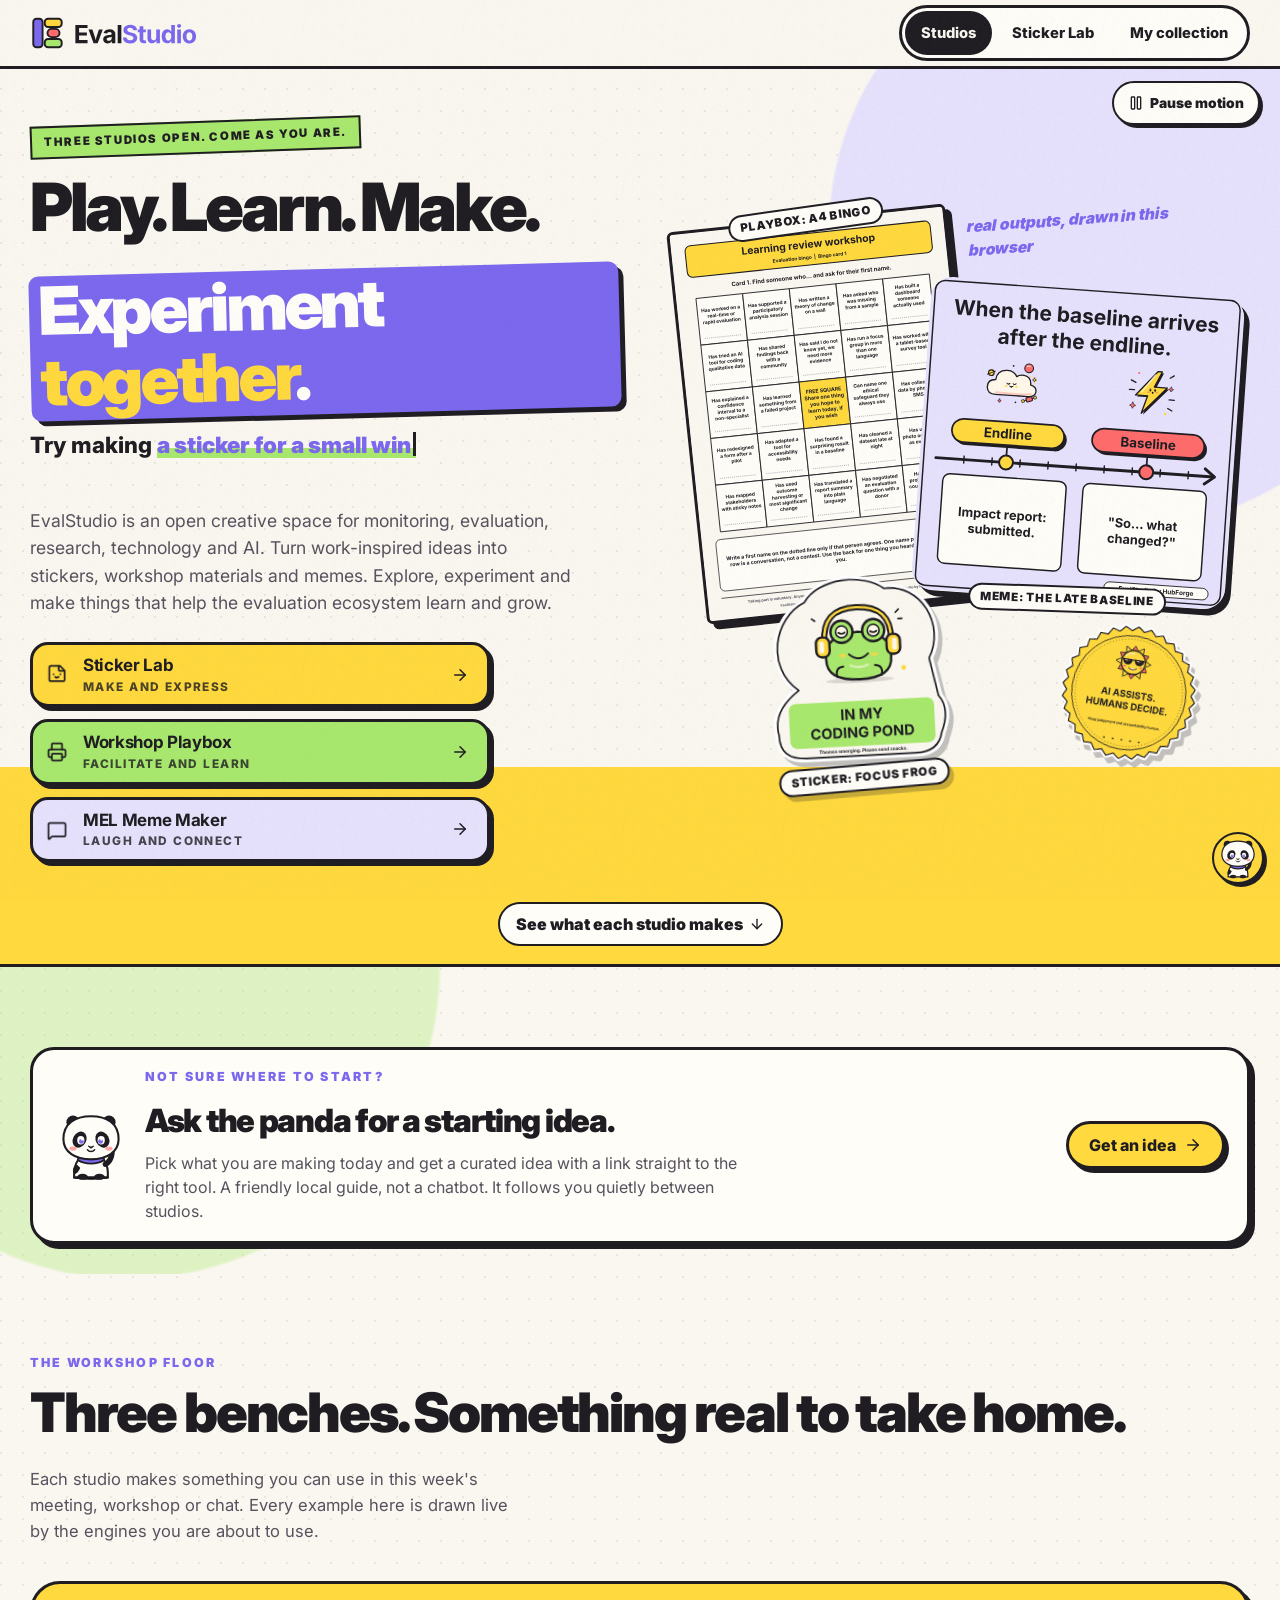
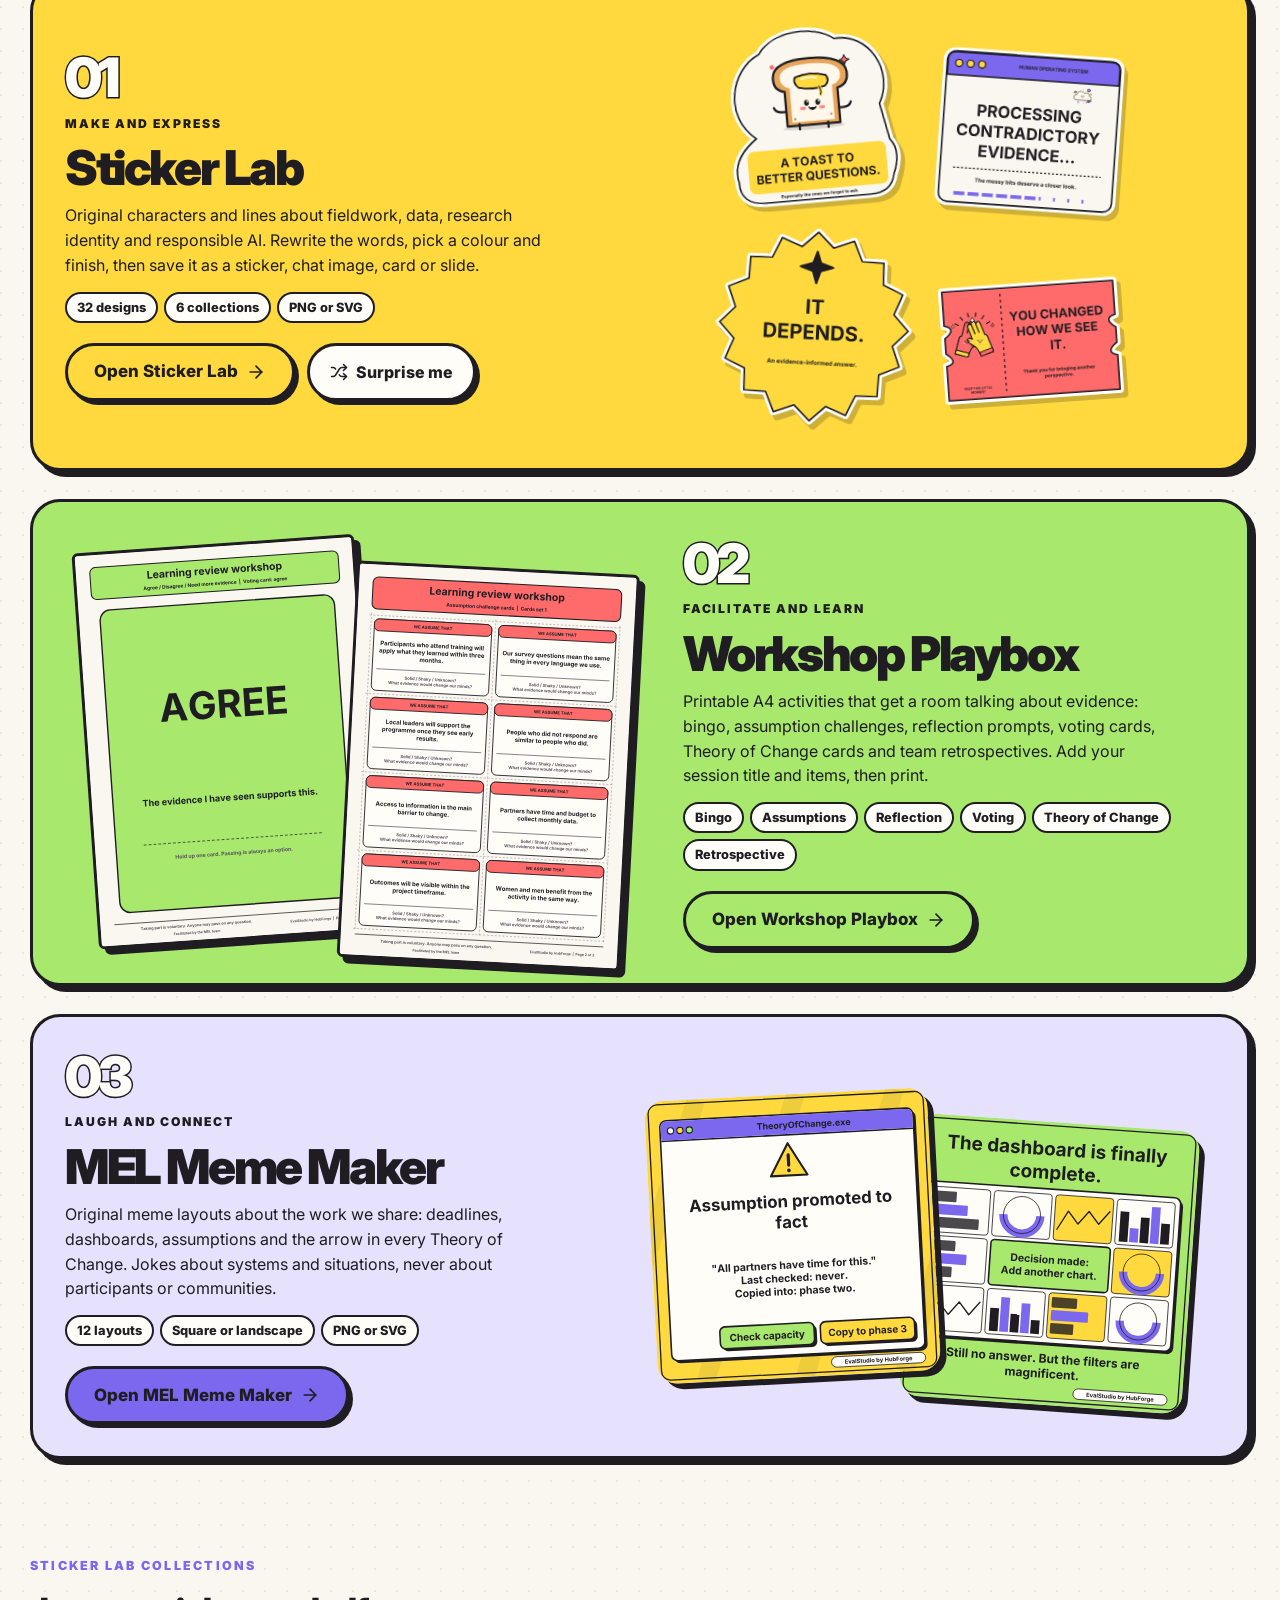
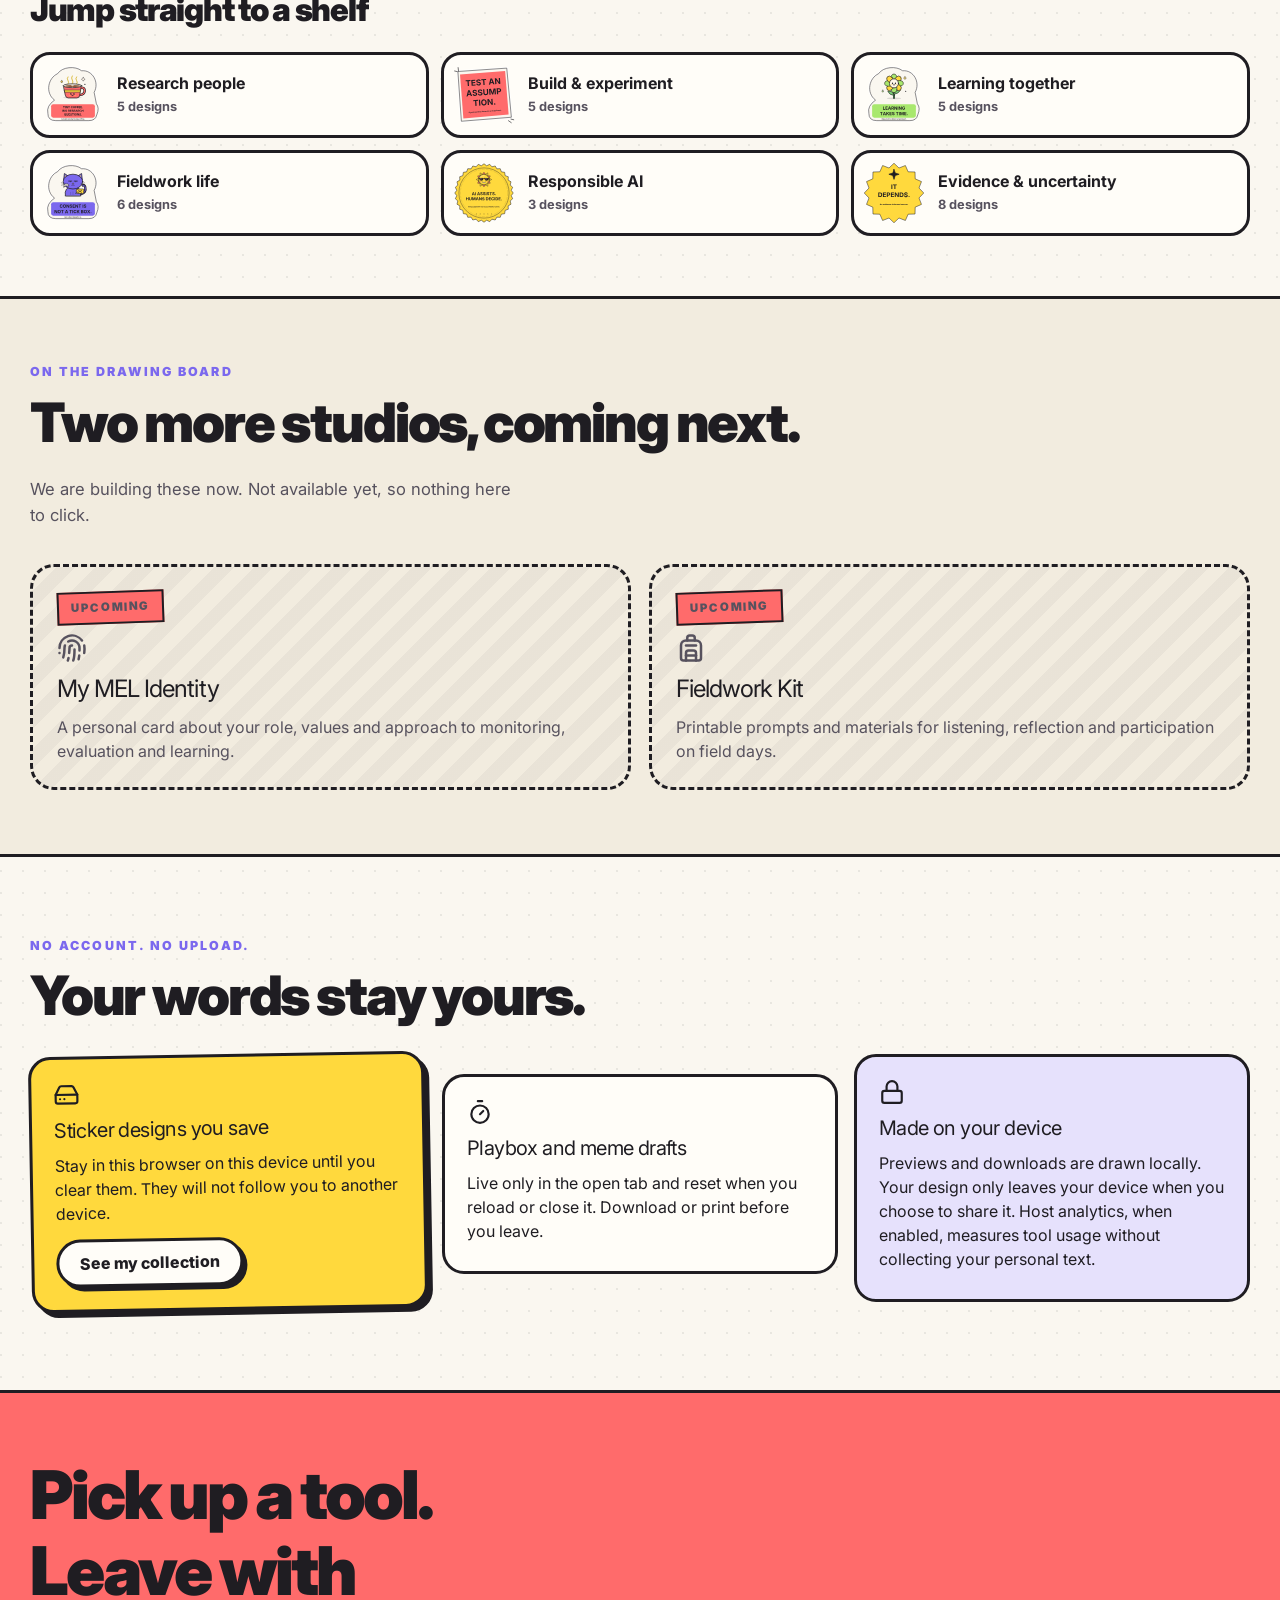
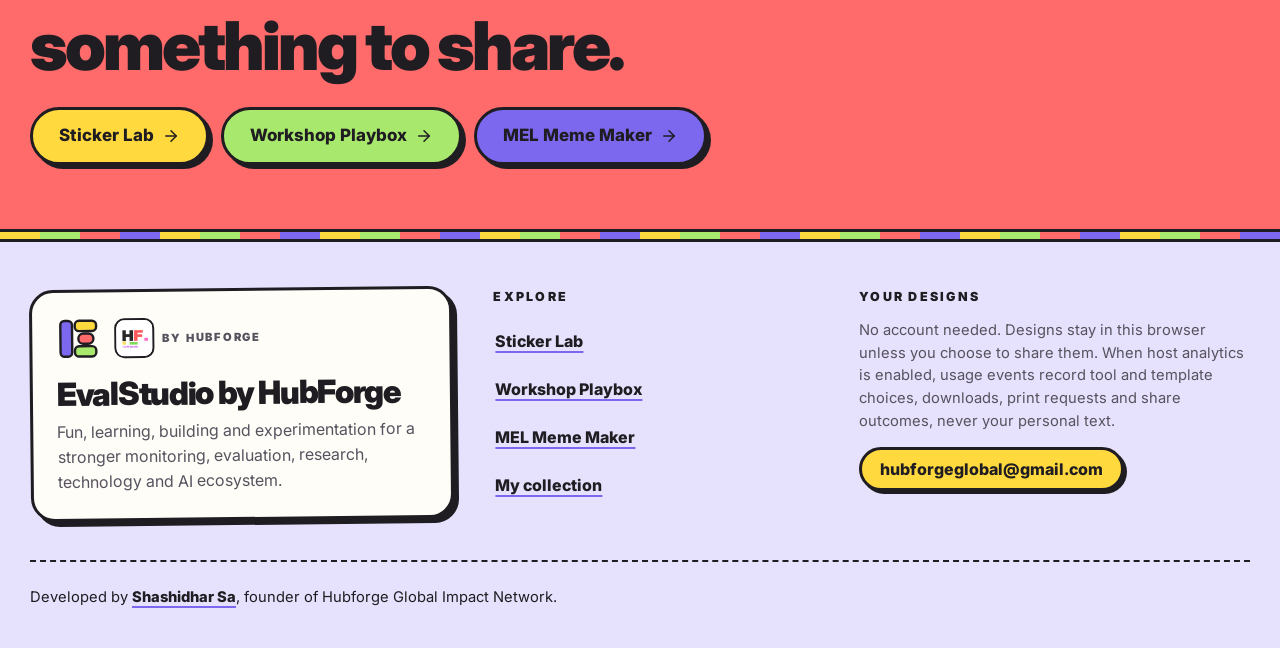
==== commit b4c21dd2: "Improve EvalStudio search discovery and branded social previews" ====
--- a/index.html
+++ b/index.html
@@ -3,17 +3,51 @@
   <head>
     <meta charset="UTF-8" />
     <meta name="viewport" content="width=device-width, initial-scale=1.0" />
-    <title>EvalStudio by HubForge</title>
-    <meta name="description" content="Three playful studios for HubForge's monitoring, evaluation, research, technology and AI ecosystem. Make stickers, personalise MEL memes and print engaging workshop activities." />
-    <meta property="og:title" content="EvalStudio by HubForge" />
-    <meta property="og:description" content="Make, learn and experiment together. Playful studios for the people strengthening the evaluation ecosystem." />
+    <title>EvalStudio | Free MEL Stickers, Memes &amp; Workshop Tools</title>
+    <meta name="description" content="Make personalised stickers, workplace-safe MEL memes and printable workshop activities. Free creative tools for monitoring, evaluation and learning. No account needed." />
+    <link rel="canonical" href="https://studio.hubforgeglobal.com/" />
+    <meta name="robots" content="index, follow, max-image-preview:large" />
+    <meta name="theme-color" content="#7B68EE" />
+    <meta property="og:title" content="EvalStudio | Play. Learn. Make." />
+    <meta property="og:description" content="Your evaluation world, with a creative side. Make stickers, MEL memes and workshop materials. Personalise, preview and download for free." />
     <meta property="og:type" content="website" />
-    <meta name="twitter:card" content="summary" />
+    <meta property="og:url" content="https://studio.hubforgeglobal.com/" />
+    <meta property="og:site_name" content="EvalStudio by HubForge" />
+    <meta property="og:locale" content="en_GB" />
+    <meta property="og:image" content="https://studio.hubforgeglobal.com/social/evalstudio-preview-v1.png" />
+    <meta property="og:image:secure_url" content="https://studio.hubforgeglobal.com/social/evalstudio-preview-v1.png" />
+    <meta property="og:image:type" content="image/png" />
+    <meta property="og:image:width" content="1200" />
+    <meta property="og:image:height" content="630" />
+    <meta property="og:image:alt" content="EvalStudio by HubForge: Play. Learn. Make. Free stickers, MEL memes and workshop tools, in yellow, purple and green." />
+    <meta name="twitter:card" content="summary_large_image" />
+    <meta name="twitter:title" content="EvalStudio | Play. Learn. Make." />
+    <meta name="twitter:description" content="Make it yours. Free stickers, MEL memes and printable workshop tools for the evaluation ecosystem." />
+    <meta name="twitter:image" content="https://studio.hubforgeglobal.com/social/evalstudio-preview-v1.png" />
+    <meta name="twitter:image:alt" content="EvalStudio by HubForge: free stickers, MEL memes and workshop tools." />
+    <link rel="alternate" type="text/plain" href="./llms.txt" title="EvalStudio guide for AI readers" />
     <link rel="icon" type="image/svg+xml" href="./brand/evalstudio-icon.svg" />
     <script type="module" crossorigin src="./assets/index-XiT5vz_N.js"></script>
     <link rel="stylesheet" crossorigin href="./assets/index-qSMK9eLI.css">
-  </head>
+  <script type="application/ld+json">{"@context":"https://schema.org","@graph":[{"@type":"Organization","@id":"https://studio.hubforgeglobal.com/#hubforge","name":"HubForge","url":"https://www.hubforgeglobal.com/","logo":"https://studio.hubforgeglobal.com/brand/hubforge-logo.png"},{"@type":"WebSite","@id":"https://studio.hubforgeglobal.com/#website","name":"EvalStudio","alternateName":"EvalStudio by HubForge","url":"https://studio.hubforgeglobal.com/","publisher":{"@id":"https://studio.hubforgeglobal.com/#hubforge"},"inLanguage":"en"},{"@type":"WebApplication","@id":"https://studio.hubforgeglobal.com/#application","name":"EvalStudio","url":"https://studio.hubforgeglobal.com/","description":"Free browser-based creative tools for the monitoring, evaluation, research, technology and AI ecosystem.","applicationCategory":"DesignApplication","operatingSystem":"Any","browserRequirements":"JavaScript is required for interactive editors.","isAccessibleForFree":true,"offers":{"@type":"Offer","price":"0","priceCurrency":"USD"},"publisher":{"@id":"https://studio.hubforgeglobal.com/#hubforge"},"featureList":["Sticker Lab","MEL Meme Maker","Workshop Playbox"],"image":"https://studio.hubforgeglobal.com/social/evalstudio-preview-v1.png"},{"@type":"ItemList","name":"EvalStudio creative tools","itemListElement":[{"@type":"ListItem","position":1,"name":"Sticker Lab","url":"https://studio.hubforgeglobal.com/sticker-lab/"},{"@type":"ListItem","position":2,"name":"MEL Meme Maker","url":"https://studio.hubforgeglobal.com/meme-maker/"},{"@type":"ListItem","position":3,"name":"Workshop Playbox","url":"https://studio.hubforgeglobal.com/workshop-playbox/"}]}]}</script>
+</head>
   <body>
-    <div id="root"></div>
+    <div id="root">
+      <main>
+        <h1>EvalStudio: Play. Learn. Make.</h1>
+        <p>An open creative space for monitoring, evaluation, research, technology and AI. Make personalised stickers, workplace-safe MEL memes and printable workshop materials.</p>
+        <p>Choose a template, personalise it, see a live preview and download. The creative tools run in your browser, with no account or paid AI service required.</p>
+        <h2>Explore the studios</h2>
+        <ul>
+          <li><a href="./sticker-lab/">Sticker Lab</a>: 32 original designs across six collections. Edit words, colours and styles, then download PNG or SVG.</li>
+          <li><a href="./meme-maker/">MEL Meme Maker</a>: 12 original editable compositions about shared professional situations. Make workplace-safe memes, not jokes at communities' expense.</li>
+          <li><a href="./workshop-playbox/">Workshop Playbox</a>: six editable activities, including evaluation bingo, reflection prompts and Theory of Change cards. Export A4 materials or print them.</li>
+        </ul>
+        <h2>Privacy and downloads</h2>
+        <p>Your personalised words and saved creations stay on your device. Downloads are image or vector files, not automatic WhatsApp sticker installation. The optional panda offers curated guidance, not generative AI chat.</p>
+        <p>Enable JavaScript to use the editors. These descriptions and the studio guides are available without it.</p>
+        <p>EvalStudio is part of the <a href="https://www.hubforgeglobal.com/">HubForge</a> ecosystem. Explore <a href="https://playbooks.hubforgeglobal.com/">HubForge Playbooks</a> for practical learning resources.</p>
+      </main>
+    </div>
   </body>
 </html>
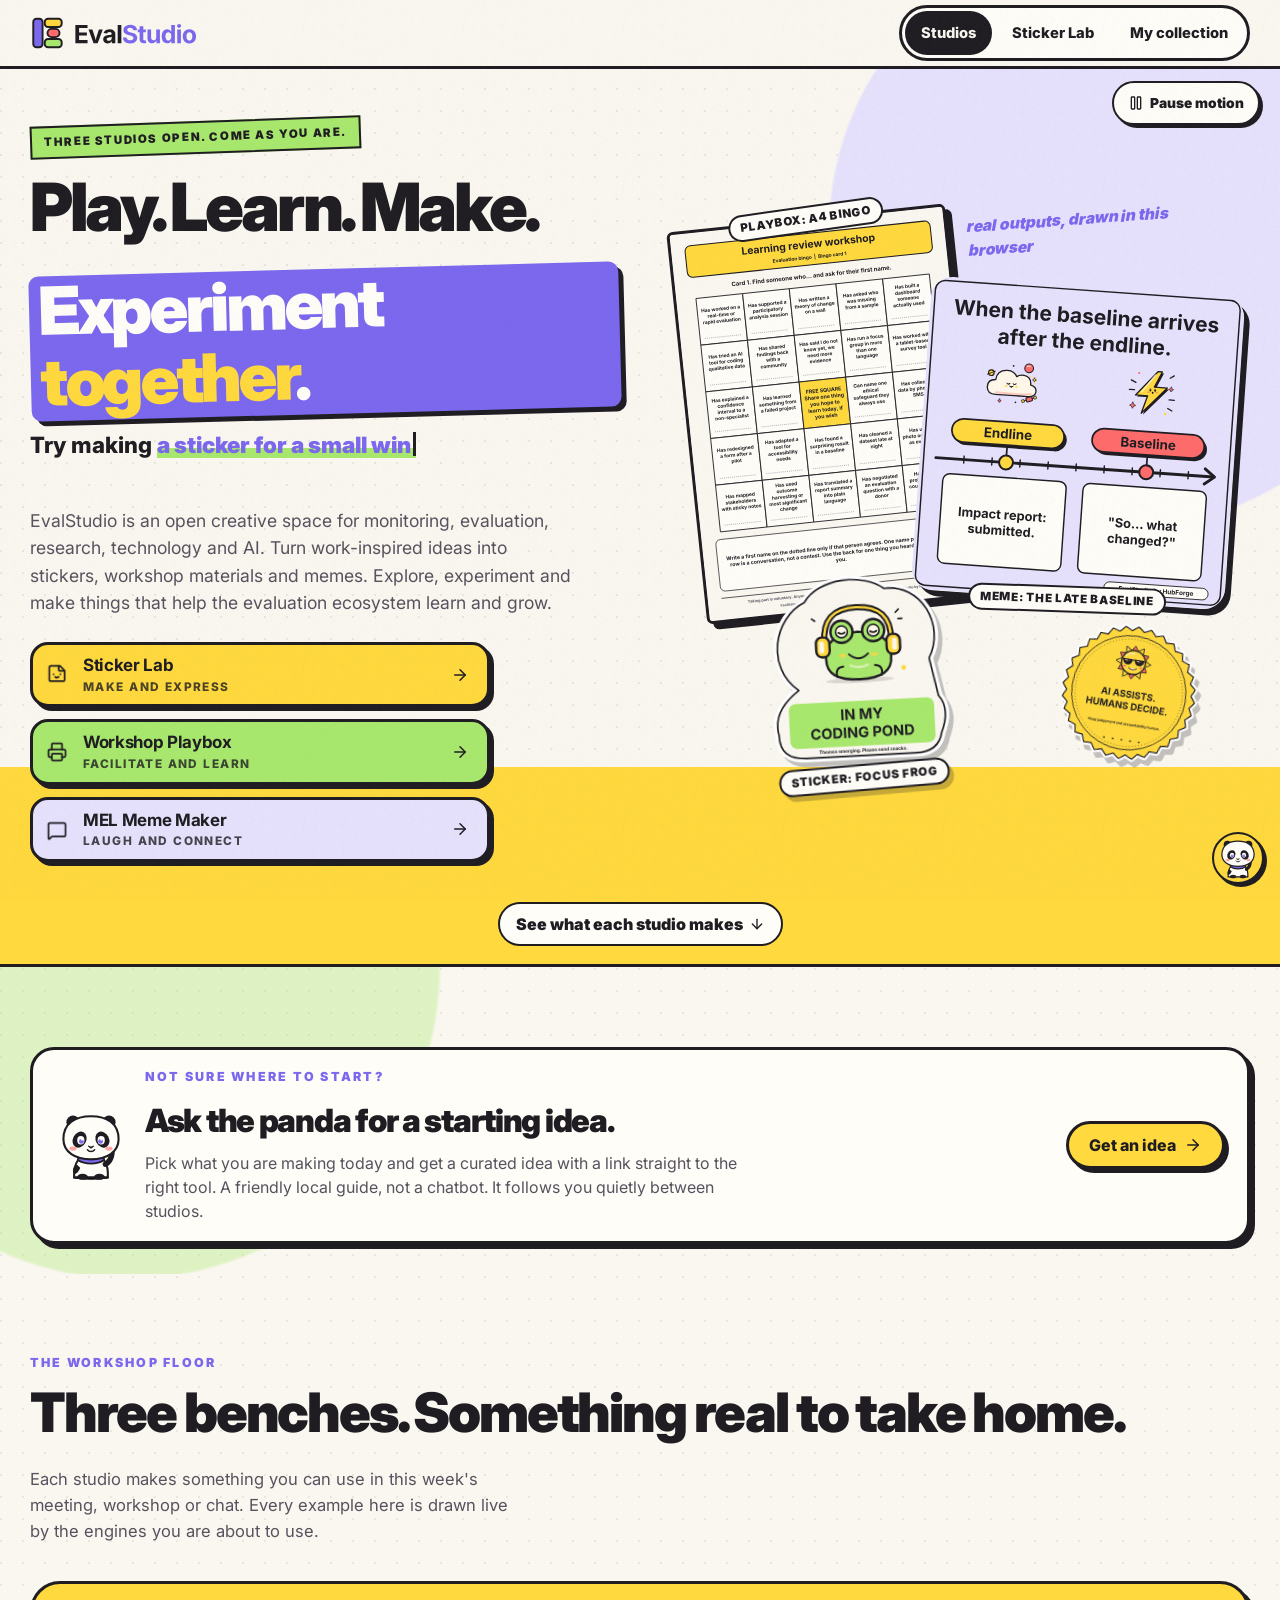
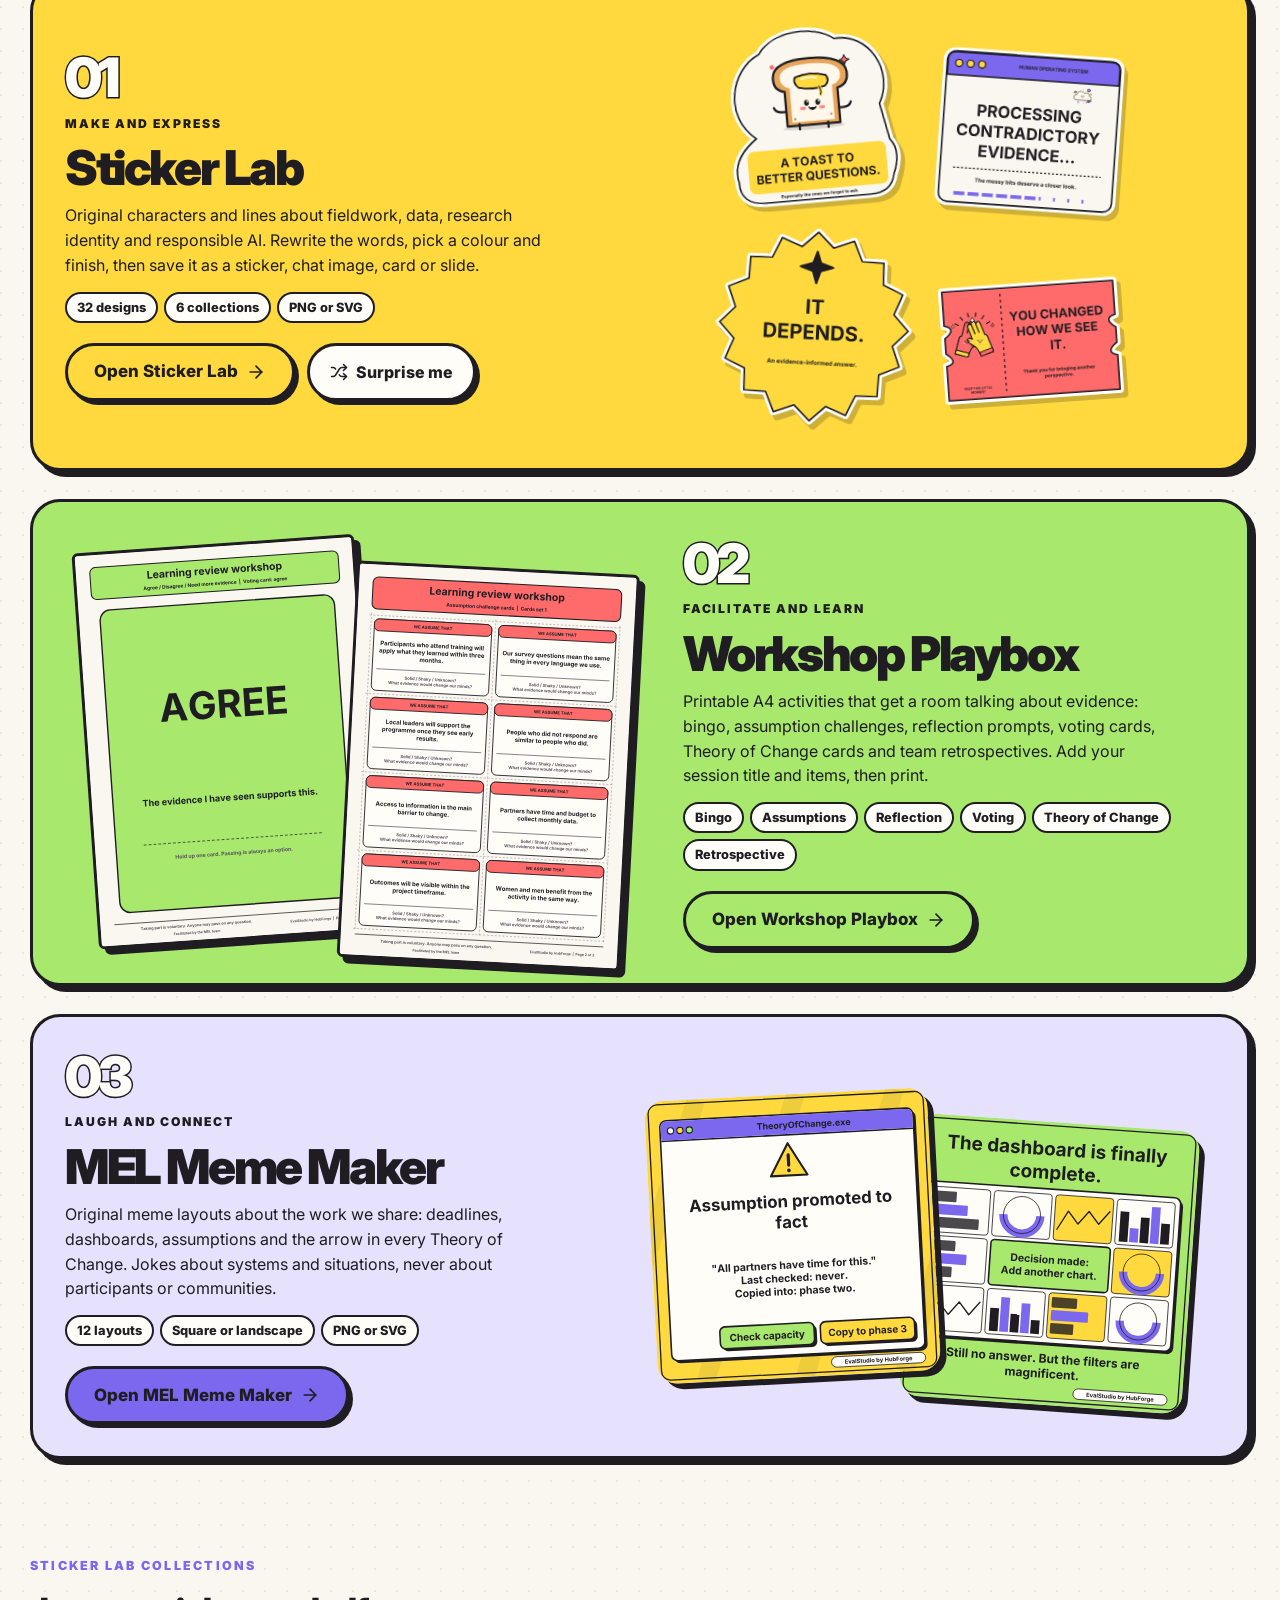
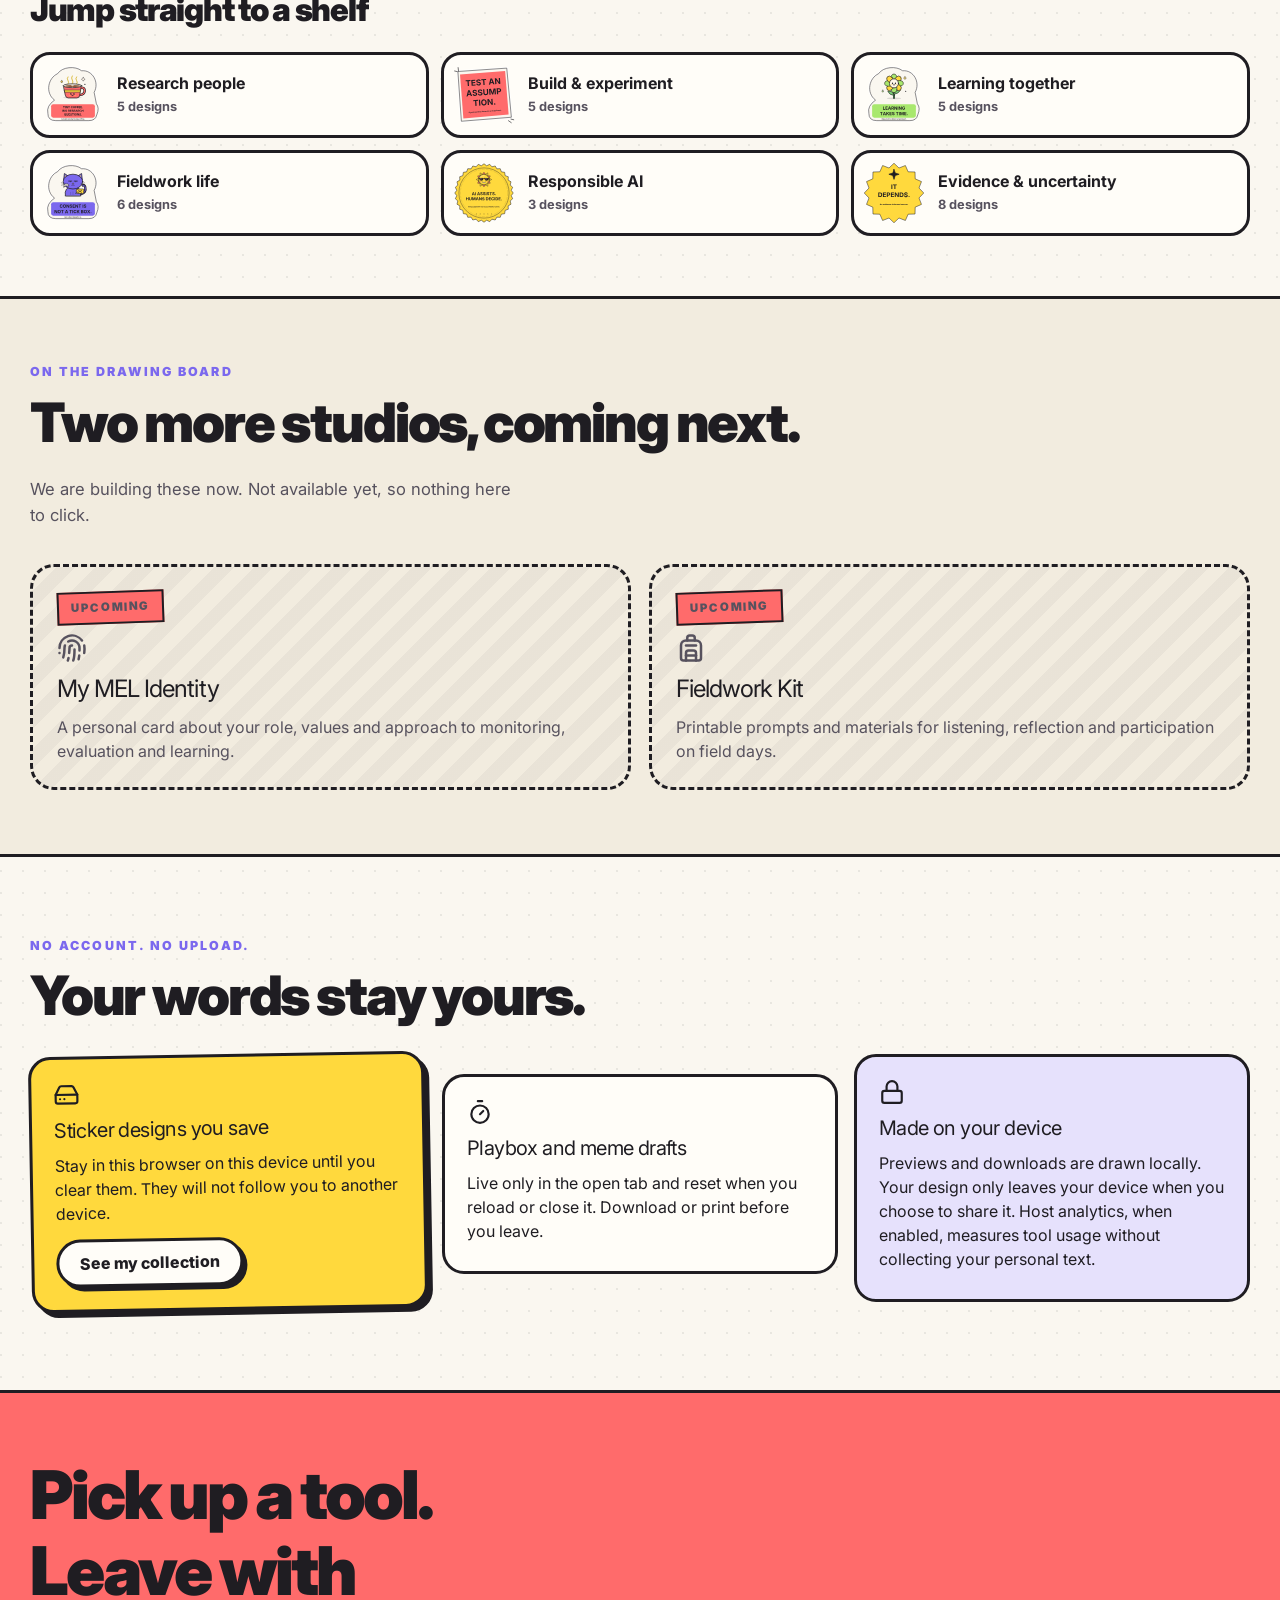
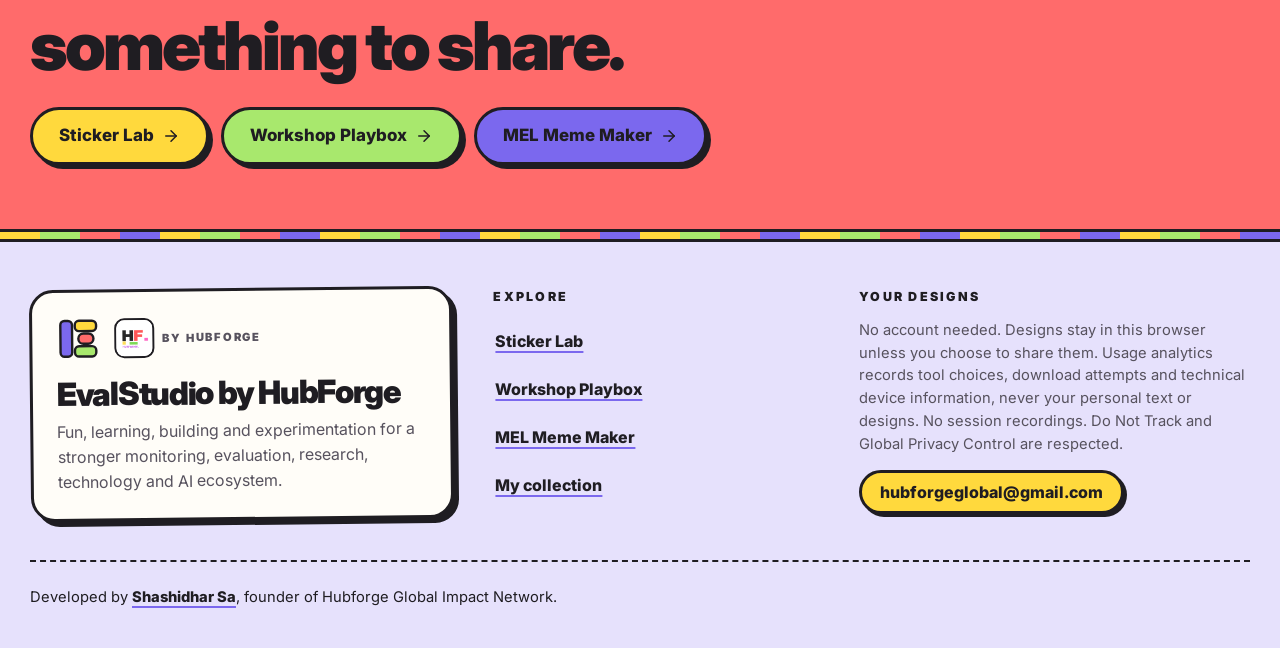
==== commit bbd9d2aa: "Enable privacy-limited EvalStudio usage analytics" ====
--- a/index.html
+++ b/index.html
@@ -27,13 +27,54 @@
     <meta name="twitter:image:alt" content="EvalStudio by HubForge: free stickers, MEL memes and workshop tools." />
     <link rel="alternate" type="text/plain" href="./llms.txt" title="EvalStudio guide for AI readers" />
     <link rel="icon" type="image/svg+xml" href="./brand/evalstudio-icon.svg" />
-    <script type="module" crossorigin src="./assets/index-XiT5vz_N.js"></script>
+    <style>
+      body { margin: 0; background: #f5f1e8; }
+      .studio-startup { display: none; }
+      .studio-booting .studio-summary { display: none; }
+      .studio-booting .studio-startup {
+        min-height: 100svh; padding: 32px; display: flex; flex-direction: column;
+        align-items: center; justify-content: center; gap: 24px;
+        color: #1f1d22; background: #f5f1e8; font: 15px/1.5 system-ui, sans-serif;
+      }
+      .studio-startup img { width: 224px; max-width: 75vw; height: auto; }
+      .studio-startup p { margin: 0; }
+      .studio-startup-track { width: 100px; height: 5px; border-radius: 8px; background: #ddd6ed; overflow: hidden; }
+      .studio-startup-track::after { content: ""; display: block; width: 45%; height: 100%; background: #7b68ee; border-radius: inherit; animation: studio-boot 1.2s ease-in-out infinite alternate; }
+      @keyframes studio-boot { to { transform: translateX(120%); } }
+      @media (prefers-reduced-motion: reduce) { .studio-startup-track::after { animation: none; width: 100%; } }
+      .studio-summary { max-width: 900px; margin: auto; padding: 32px 24px; color: #1f1d22; font: 17px/1.65 system-ui, sans-serif; }
+      .studio-summary h1 { font-size: clamp(30px, 6vw, 48px); line-height: 1.15; }
+      .studio-summary a { color: #513bb8; text-underline-offset: 3px; }
+      .studio-summary li { margin-block: 12px; }
+      .studio-startup-error { display: none; }
+      .studio-load-failed .studio-startup-error { display: block; padding: 16px; border: 2px solid #7b68ee; border-radius: 12px; }
+    </style>
+    <script>
+      document.documentElement.classList.add('studio-booting');
+      function showStudioFallback() {
+        document.documentElement.classList.remove('studio-booting');
+        document.documentElement.classList.add('studio-load-failed');
+      }
+      window.addEventListener('error', function (event) {
+        if (event.target instanceof HTMLScriptElement && event.target.type === 'module') showStudioFallback();
+      }, true);
+      window.setTimeout(function () {
+        if (document.querySelector('#root > .studio-summary')) showStudioFallback();
+      }, 15000);
+    </script>
+    <script type="module" crossorigin src="./assets/index-DkrNzr2a.js"></script>
     <link rel="stylesheet" crossorigin href="./assets/index-qSMK9eLI.css">
   <script type="application/ld+json">{"@context":"https://schema.org","@graph":[{"@type":"Organization","@id":"https://studio.hubforgeglobal.com/#hubforge","name":"HubForge","url":"https://www.hubforgeglobal.com/","logo":"https://studio.hubforgeglobal.com/brand/hubforge-logo.png"},{"@type":"WebSite","@id":"https://studio.hubforgeglobal.com/#website","name":"EvalStudio","alternateName":"EvalStudio by HubForge","url":"https://studio.hubforgeglobal.com/","publisher":{"@id":"https://studio.hubforgeglobal.com/#hubforge"},"inLanguage":"en"},{"@type":"WebApplication","@id":"https://studio.hubforgeglobal.com/#application","name":"EvalStudio","url":"https://studio.hubforgeglobal.com/","description":"Free browser-based creative tools for the monitoring, evaluation, research, technology and AI ecosystem.","applicationCategory":"DesignApplication","operatingSystem":"Any","browserRequirements":"JavaScript is required for interactive editors.","isAccessibleForFree":true,"offers":{"@type":"Offer","price":"0","priceCurrency":"USD"},"publisher":{"@id":"https://studio.hubforgeglobal.com/#hubforge"},"featureList":["Sticker Lab","MEL Meme Maker","Workshop Playbox"],"image":"https://studio.hubforgeglobal.com/social/evalstudio-preview-v1.png"},{"@type":"ItemList","name":"EvalStudio creative tools","itemListElement":[{"@type":"ListItem","position":1,"name":"Sticker Lab","url":"https://studio.hubforgeglobal.com/sticker-lab/"},{"@type":"ListItem","position":2,"name":"MEL Meme Maker","url":"https://studio.hubforgeglobal.com/meme-maker/"},{"@type":"ListItem","position":3,"name":"Workshop Playbox","url":"https://studio.hubforgeglobal.com/workshop-playbox/"}]}]}</script>
 </head>
   <body>
     <div id="root">
-      <main>
+      <div class="studio-startup" role="status" aria-label="Opening EvalStudio">
+        <img src="./brand/evalstudio-logo.svg" alt="EvalStudio" width="224" height="48" />
+        <div class="studio-startup-track" aria-hidden="true"></div>
+        <p>Opening your creative space…</p>
+      </div>
+      <main class="studio-summary">
+        <p class="studio-startup-error" role="alert">The interactive studio could not start. Please reload the page or use the studio guides below.</p>
         <h1>EvalStudio: Play. Learn. Make.</h1>
         <p>An open creative space for monitoring, evaluation, research, technology and AI. Make personalised stickers, workplace-safe MEL memes and printable workshop materials.</p>
         <p>Choose a template, personalise it, see a live preview and download. The creative tools run in your browser, with no account or paid AI service required.</p>
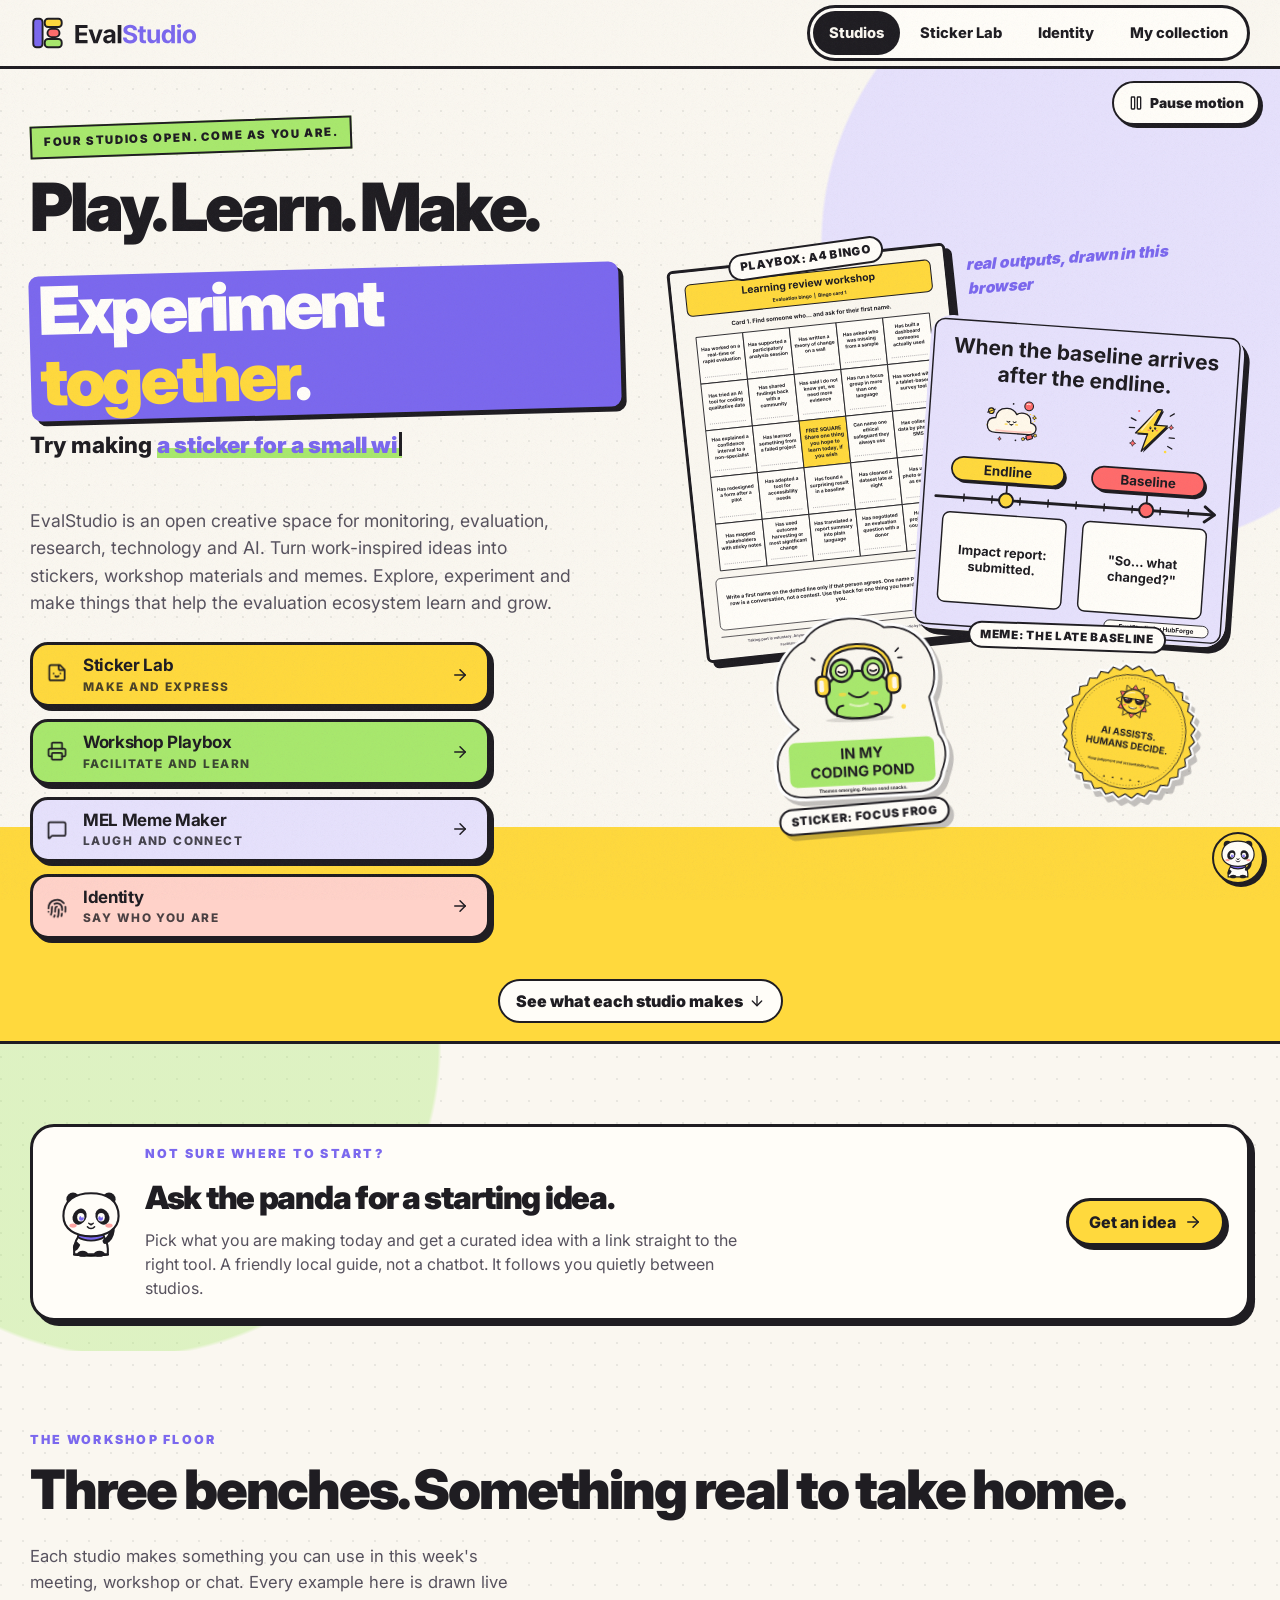
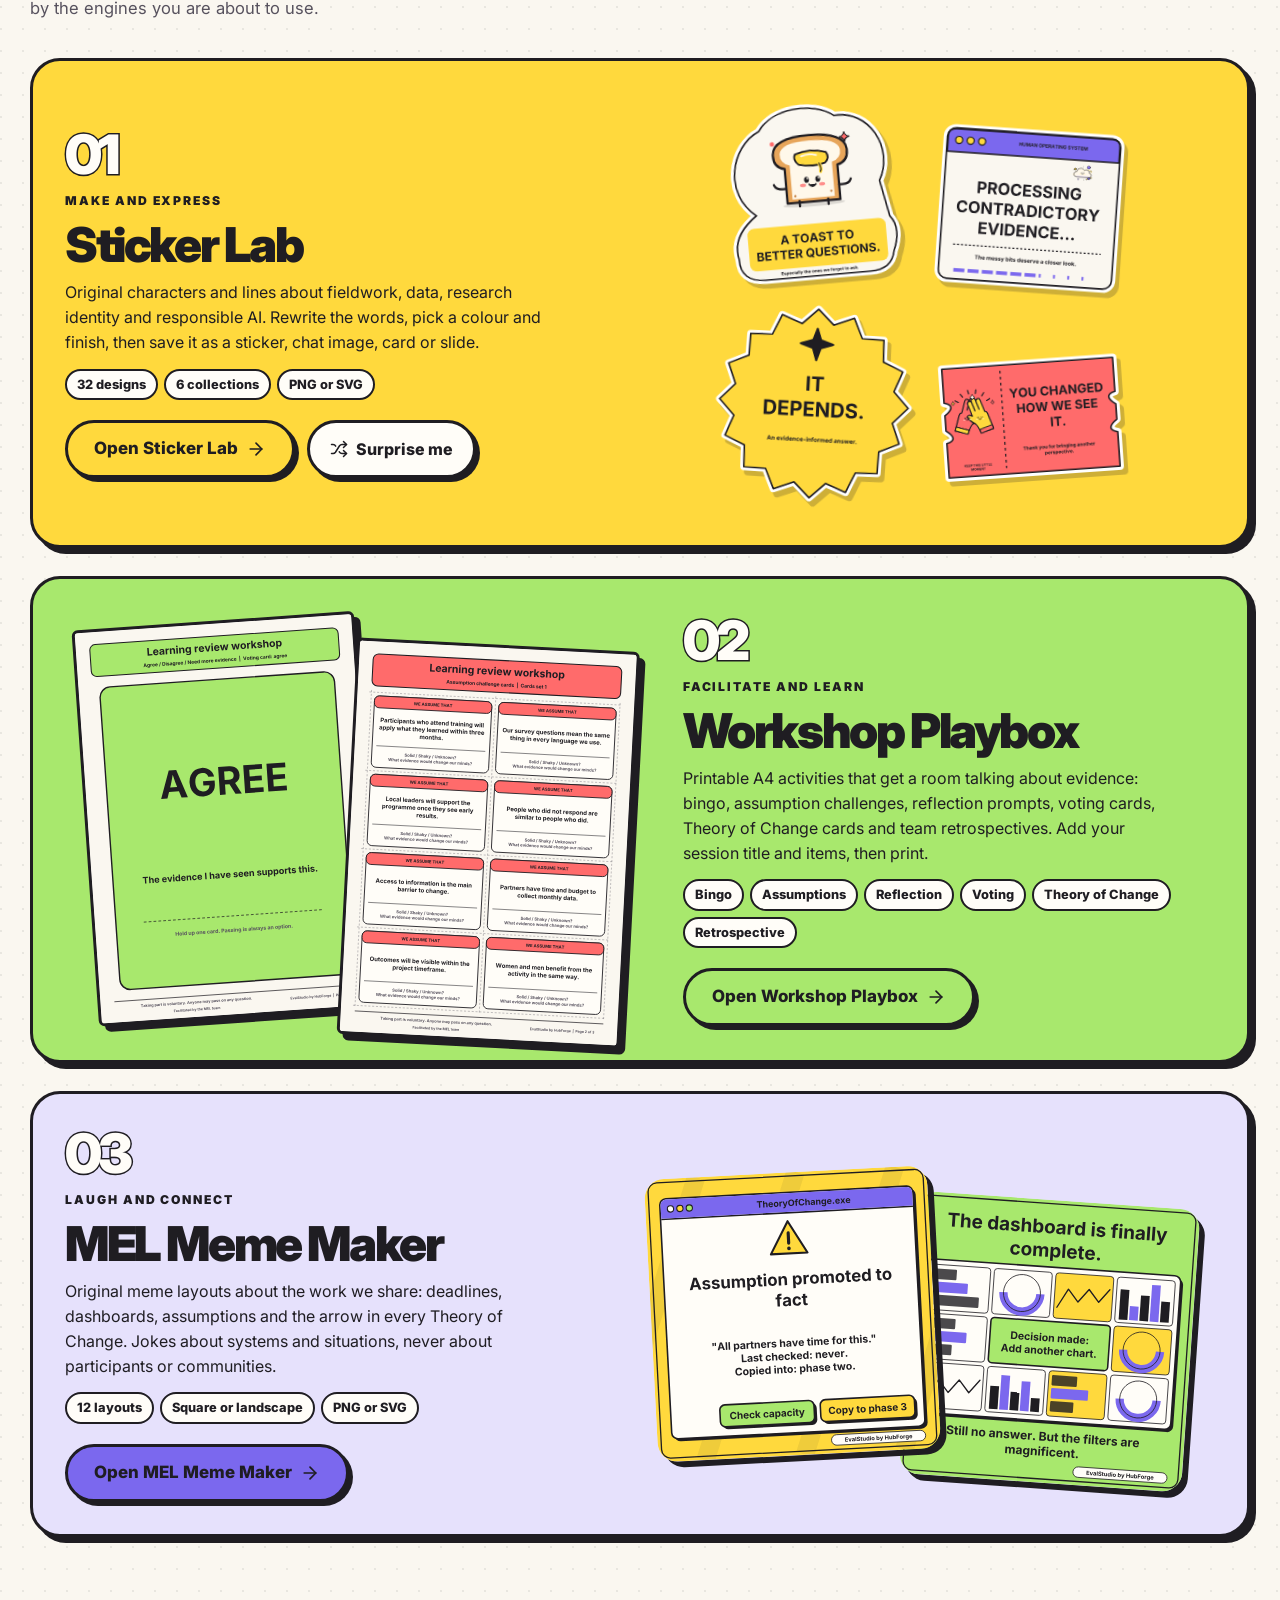
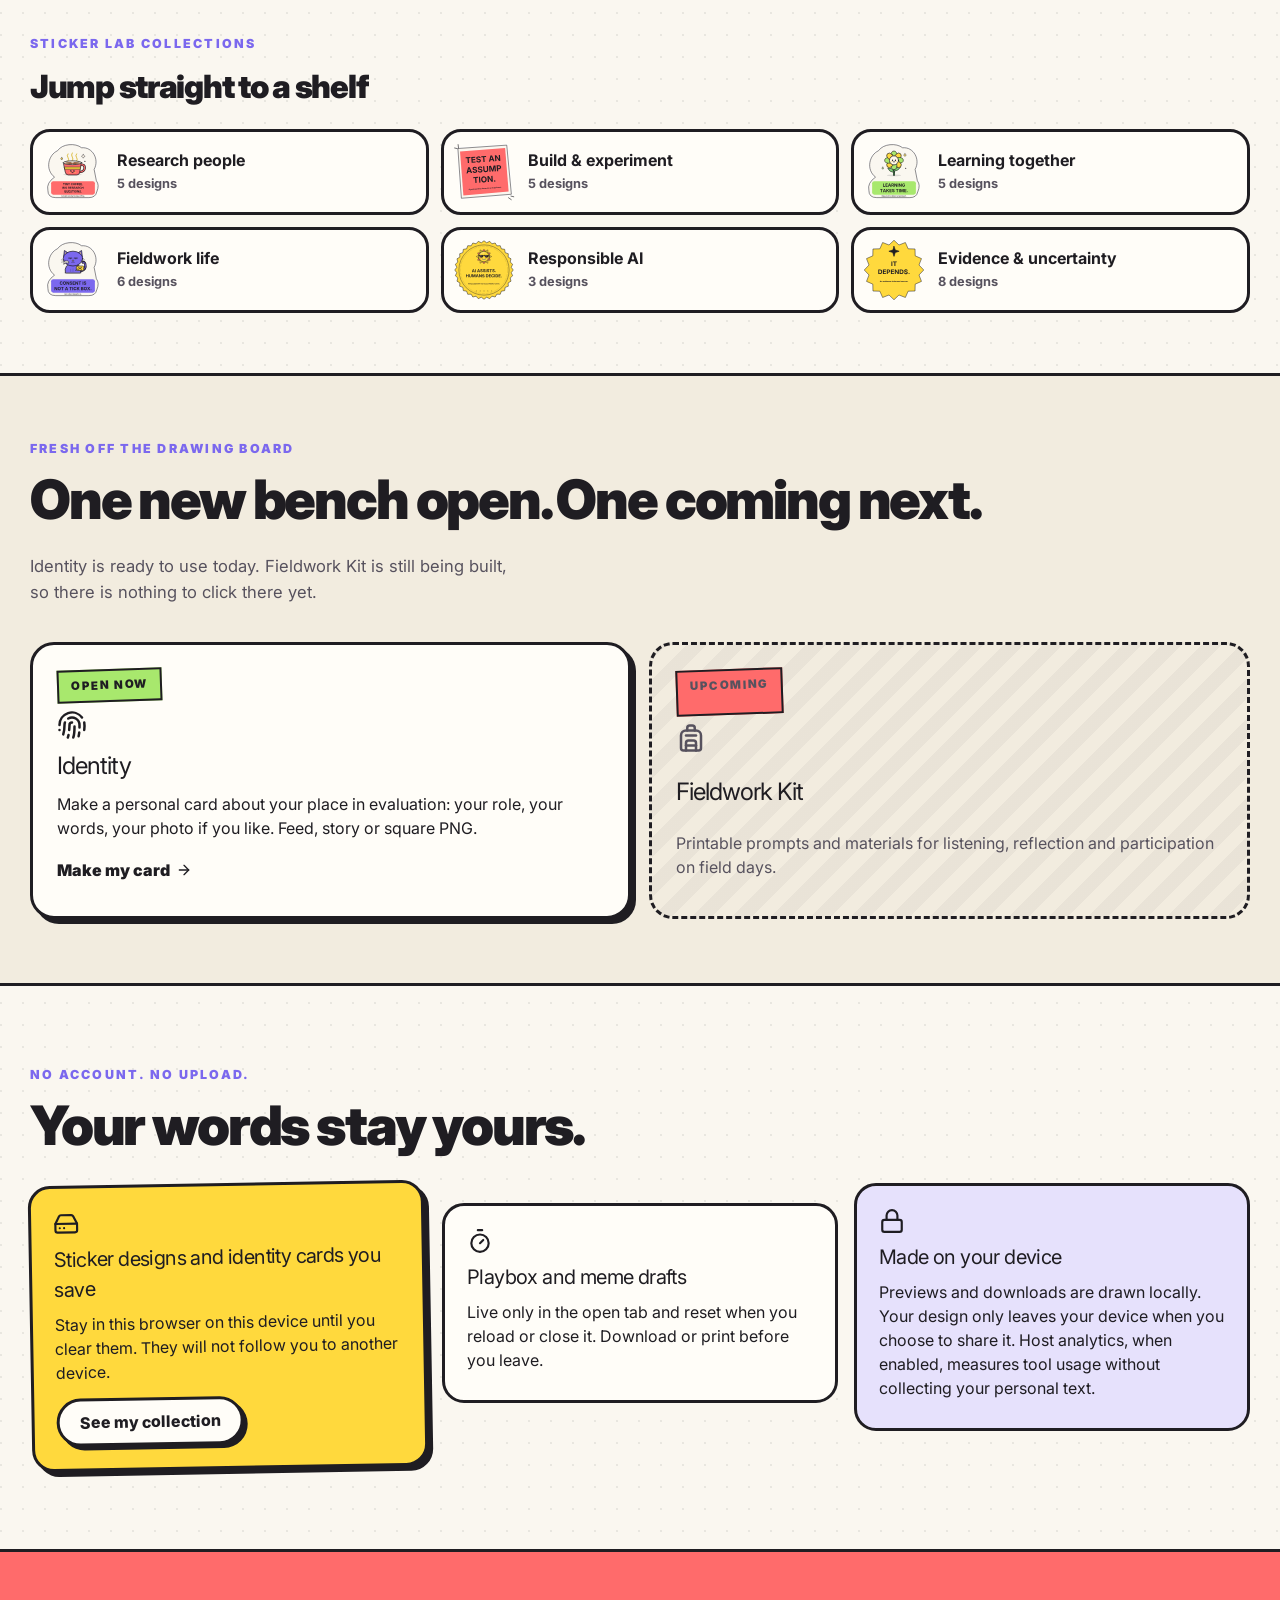
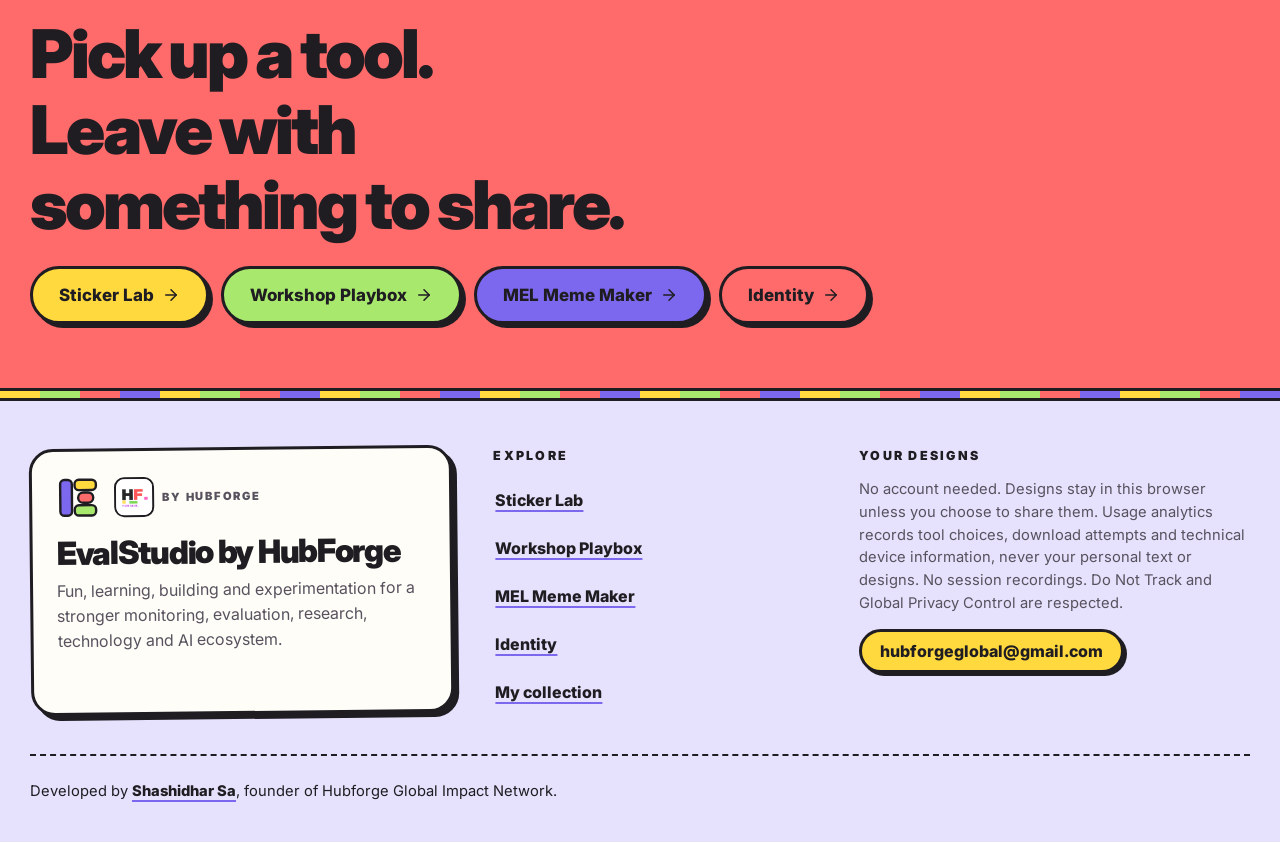
==== commit f5deab60: "Prepare EvalStudio Identity community cards and clean editing indicators" ====
--- a/index.html
+++ b/index.html
@@ -62,9 +62,9 @@
         if (document.querySelector('#root > .studio-summary')) showStudioFallback();
       }, 15000);
     </script>
-    <script type="module" crossorigin src="./assets/index-DkrNzr2a.js"></script>
-    <link rel="stylesheet" crossorigin href="./assets/index-qSMK9eLI.css">
-  <script type="application/ld+json">{"@context":"https://schema.org","@graph":[{"@type":"Organization","@id":"https://studio.hubforgeglobal.com/#hubforge","name":"HubForge","url":"https://www.hubforgeglobal.com/","logo":"https://studio.hubforgeglobal.com/brand/hubforge-logo.png"},{"@type":"WebSite","@id":"https://studio.hubforgeglobal.com/#website","name":"EvalStudio","alternateName":"EvalStudio by HubForge","url":"https://studio.hubforgeglobal.com/","publisher":{"@id":"https://studio.hubforgeglobal.com/#hubforge"},"inLanguage":"en"},{"@type":"WebApplication","@id":"https://studio.hubforgeglobal.com/#application","name":"EvalStudio","url":"https://studio.hubforgeglobal.com/","description":"Free browser-based creative tools for the monitoring, evaluation, research, technology and AI ecosystem.","applicationCategory":"DesignApplication","operatingSystem":"Any","browserRequirements":"JavaScript is required for interactive editors.","isAccessibleForFree":true,"offers":{"@type":"Offer","price":"0","priceCurrency":"USD"},"publisher":{"@id":"https://studio.hubforgeglobal.com/#hubforge"},"featureList":["Sticker Lab","MEL Meme Maker","Workshop Playbox"],"image":"https://studio.hubforgeglobal.com/social/evalstudio-preview-v1.png"},{"@type":"ItemList","name":"EvalStudio creative tools","itemListElement":[{"@type":"ListItem","position":1,"name":"Sticker Lab","url":"https://studio.hubforgeglobal.com/sticker-lab/"},{"@type":"ListItem","position":2,"name":"MEL Meme Maker","url":"https://studio.hubforgeglobal.com/meme-maker/"},{"@type":"ListItem","position":3,"name":"Workshop Playbox","url":"https://studio.hubforgeglobal.com/workshop-playbox/"}]}]}</script>
+    <script type="module" crossorigin src="./assets/index-ChiUlO4b.js"></script>
+    <link rel="stylesheet" crossorigin href="./assets/index-x-xBS65J.css">
+  <script type="application/ld+json">{"@context":"https://schema.org","@graph":[{"@type":"Organization","@id":"https://studio.hubforgeglobal.com/#hubforge","name":"HubForge","url":"https://www.hubforgeglobal.com/","logo":"https://studio.hubforgeglobal.com/brand/hubforge-logo.png"},{"@type":"WebSite","@id":"https://studio.hubforgeglobal.com/#website","name":"EvalStudio","alternateName":"EvalStudio by HubForge","url":"https://studio.hubforgeglobal.com/","publisher":{"@id":"https://studio.hubforgeglobal.com/#hubforge"},"inLanguage":"en"},{"@type":"WebApplication","@id":"https://studio.hubforgeglobal.com/#application","name":"EvalStudio","url":"https://studio.hubforgeglobal.com/","description":"Free browser-based creative tools for the monitoring, evaluation, research, technology and AI ecosystem.","applicationCategory":"DesignApplication","operatingSystem":"Any","browserRequirements":"JavaScript is required for interactive editors.","isAccessibleForFree":true,"offers":{"@type":"Offer","price":"0","priceCurrency":"USD"},"publisher":{"@id":"https://studio.hubforgeglobal.com/#hubforge"},"featureList":["Identity","Sticker Lab","MEL Meme Maker","Workshop Playbox"],"image":"https://studio.hubforgeglobal.com/social/evalstudio-preview-v1.png"},{"@type":"ItemList","name":"EvalStudio creative tools","itemListElement":[{"@type":"ListItem","position":1,"name":"Identity","url":"https://studio.hubforgeglobal.com/identity/"},{"@type":"ListItem","position":2,"name":"Sticker Lab","url":"https://studio.hubforgeglobal.com/sticker-lab/"},{"@type":"ListItem","position":3,"name":"MEL Meme Maker","url":"https://studio.hubforgeglobal.com/meme-maker/"},{"@type":"ListItem","position":4,"name":"Workshop Playbox","url":"https://studio.hubforgeglobal.com/workshop-playbox/"}]}]}</script>
 </head>
   <body>
     <div id="root">
@@ -76,10 +76,11 @@
       <main class="studio-summary">
         <p class="studio-startup-error" role="alert">The interactive studio could not start. Please reload the page or use the studio guides below.</p>
         <h1>EvalStudio: Play. Learn. Make.</h1>
-        <p>An open creative space for monitoring, evaluation, research, technology and AI. Make personalised stickers, workplace-safe MEL memes and printable workshop materials.</p>
+        <p>An open creative space for monitoring, evaluation, research, technology and AI. Make personal identity cards, personalised stickers, workplace-safe MEL memes and printable workshop materials.</p>
         <p>Choose a template, personalise it, see a live preview and download. The creative tools run in your browser, with no account or paid AI service required.</p>
         <h2>Explore the studios</h2>
         <ul>
+          <li><a href="./identity/">Identity</a>: make a personal evaluation or MEL card with your own words, optional photo and a live preview. Download a social-ready PNG or save on this device to remake later.</li>
           <li><a href="./sticker-lab/">Sticker Lab</a>: 32 original designs across six collections. Edit words, colours and styles, then download PNG or SVG.</li>
           <li><a href="./meme-maker/">MEL Meme Maker</a>: 12 original editable compositions about shared professional situations. Make workplace-safe memes, not jokes at communities' expense.</li>
           <li><a href="./workshop-playbox/">Workshop Playbox</a>: six editable activities, including evaluation bingo, reflection prompts and Theory of Change cards. Export A4 materials or print them.</li>
--- a/assets/index-x-xBS65J.css
+++ b/assets/index-x-xBS65J.css
@@ -0,0 +1 @@
+footer.esf{position:relative;border-top:3px solid var(--ink);background:var(--lilac);color:var(--ink);padding:56px 0 0;overflow:hidden}footer.esf:before{content:"";position:absolute;inset:0 0 auto;height:10px;background:repeating-linear-gradient(90deg,var(--yellow) 0 40px,var(--lime) 40px 80px,var(--coral) 80px 120px,var(--purple) 120px 160px);border-bottom:3px solid var(--ink)}footer.esf .esf-in{display:grid;grid-template-columns:1.3fr 1fr 1.2fr;gap:40px;padding-bottom:40px}footer.esf .esf-brand{background:var(--card);border:3px solid var(--ink);border-radius:24px;padding:24px;box-shadow:var(--shadow);transform:rotate(-.6deg)}footer.esf .esf-marks{display:flex;align-items:center;gap:14px;flex-wrap:wrap}footer.esf .esf-icon{width:44px;height:44px;display:block}footer.esf .esf-endorse{display:inline-flex;align-items:center;gap:8px}footer.esf .esf-endorse img{width:40px;height:40px;border:2px solid var(--ink);border-radius:10px;background:var(--card)}footer.esf .esf-endorse small{font-size:.7rem;font-weight:900;letter-spacing:.16em;text-transform:uppercase;color:var(--ink-soft)}footer.esf .esf-title{margin:16px 0 8px;font-size:clamp(1.5rem,3vw,2rem);font-weight:900;letter-spacing:-.04em;line-height:1.1}footer.esf .esf-mission{margin:0;line-height:1.55;font-size:1rem;color:var(--ink-soft)}footer.esf .esf-h{margin:0 0 12px;font-size:.78rem;font-weight:900;letter-spacing:.18em;text-transform:uppercase;color:var(--ink)}footer.esf .esf-links{list-style:none;margin:0;padding:0;display:grid;gap:4px}footer.esf .esf-links a,footer.esf .esf-mail,footer.esf .esf-credit a{display:inline-flex;align-items:center;min-height:44px;font-weight:800;color:var(--ink);text-decoration:underline;text-decoration-thickness:2px;text-underline-offset:4px;text-decoration-color:var(--purple)}footer.esf .esf-links a{padding:0 14px;border:2px solid transparent;border-radius:999px;margin-left:-14px;transition:background .15s,border-color .15s}footer.esf .esf-links a:hover{background:var(--yellow);border-color:var(--ink);text-decoration:none}footer.esf .esf-note{margin:0 0 14px;line-height:1.55;font-size:.92rem;color:var(--ink-soft);max-width:44ch}footer.esf .esf-mail{padding:0 18px;border:3px solid var(--ink);border-radius:999px;background:var(--yellow);box-shadow:3px 3px 0 var(--ink);text-decoration:none;overflow-wrap:anywhere;transition:transform .15s,box-shadow .15s}footer.esf .esf-mail:hover{transform:translate(-2px,-2px);box-shadow:5px 5px 0 var(--ink)}footer.esf .esf-credit{border-top:2px dashed var(--ink);padding:14px 0 28px}footer.esf .esf-credit p{margin:0;font-size:.92rem;line-height:1.6}footer.esf .esf-credit a{display:inline-flex;align-items:center;min-height:44px;padding-block:8px}@media print{footer.esf{display:none!important}}footer.esf a:focus-visible{outline:4px solid var(--ink);outline-offset:3px;border-radius:10px}@media(max-width:900px){footer.esf .esf-in{grid-template-columns:1fr 1fr}footer.esf .esf-brand{grid-column:1 / -1}}@media(max-width:600px){footer.esf{padding-top:40px}footer.esf .esf-in{grid-template-columns:1fr;gap:28px}footer.esf .esf-brand{padding:18px;transform:none}}@media(prefers-reduced-motion:reduce){footer.esf *{transition:none!important}footer.esf .esf-brand{transform:none}}.hm-hero{position:relative;border-bottom:3px solid var(--ink);overflow:hidden;background:radial-gradient(circle at 88% 18%,var(--lilac) 0 22%,transparent 22.2%),linear-gradient(180deg,transparent 78%,var(--yellow) 78%)}.hm-hero-grid{display:grid;grid-template-columns:minmax(0,1fr) minmax(0,1fr);gap:40px;align-items:center;padding:52px 0 40px}.hm-title{font-size:clamp(2.1rem,5.2vw,4.4rem);line-height:1.06;letter-spacing:-.05em;font-weight:900;margin:18px 0 20px}.hm-mark{display:inline-block;margin-top:.4em;background:var(--purple);color:var(--card);padding:0 .14em .06em;border-radius:10px;transform:rotate(-1.5deg);box-shadow:5px 5px 0 var(--ink)}.hm-mark i{font-style:normal;color:var(--yellow)}.hm-lede{font-size:1.1rem;line-height:1.55;color:var(--ink-soft);max-width:50ch;margin:0}.hm-doors{display:grid;gap:12px;margin-top:26px;max-width:460px;perspective:900px}.hm-door{display:grid;grid-template-columns:auto 1fr auto;gap:12px;align-items:center;min-height:60px;padding:8px 18px;border:3px solid var(--ink);border-radius:18px;text-decoration:none;box-shadow:4px 4px 0 var(--ink);transition:transform .12s ease-out,box-shadow .12s ease-out;transform-style:preserve-3d}.hm-door>svg:first-child{transform:translateZ(18px)}.hm-door b{display:block;font-size:1.06rem;letter-spacing:-.02em}.hm-door small{display:block;font-size:.74rem;font-weight:800;letter-spacing:.12em;text-transform:uppercase;opacity:.8}.hm-door>svg:last-child{transition:transform .2s ease}.hm-door:hover,.hm-door:focus-visible{transform:rotateY(-3deg) rotateX(2deg) translate3d(-2px,-2px,4px);box-shadow:6px 6px 0 var(--ink)}.hm-door:hover>svg:last-child{transform:translate(4px)}.hm-door:active{transform:translate(3px,3px);box-shadow:1px 1px 0 var(--ink)}.d-sticker{background:var(--yellow)}.d-playbox{background:var(--lime)}.d-meme{background:var(--lilac)}.hm-rise>*{animation:hm-rise .6s cubic-bezier(.2,.8,.3,1) backwards}.hm-rise>:nth-child(2){animation-delay:.07s}.hm-rise>:nth-child(3){animation-delay:.14s}.hm-rise>:nth-child(4){animation-delay:.21s}.hm-rise>:nth-child(5){animation-delay:.28s}@keyframes hm-rise{0%{opacity:0;transform:translateY(18px)}}.hm-table{position:relative;width:100%;max-width:560px;justify-self:center;aspect-ratio:1 / 1.02}.hm-piece{position:absolute;display:block;min-width:44px;min-height:44px;padding:0;border:0;background:none;cursor:pointer;font:inherit;color:var(--ink);text-decoration:none;animation:hm-drop .8s cubic-bezier(.3,1.45,.5,1) backwards;transition:transform .12s ease-out}.hm-piece svg{display:block;width:100%;height:auto}.hm-piece:hover,.hm-piece:focus-visible{z-index:6}.pc-page{left:2%;top:2%;width:50%;transform:rotate(-6deg);animation-delay:.15s}.pc-page .art-page{border:3px solid var(--ink);border-radius:6px;background:var(--card);box-shadow:6px 6px 0 var(--ink);overflow:hidden}.pc-meme{right:0;top:14%;width:56%;transform:rotate(4deg);z-index:2;animation-delay:.3s}.pc-meme .art-meme{box-shadow:6px 6px 0 var(--ink);border-radius:22px;overflow:hidden}.pc-sticker{left:14%;bottom:0;width:38%;transform:rotate(-3deg);z-index:3;animation-delay:.45s;filter:drop-shadow(4px 5px 0 rgba(31,29,34,.25))}.pc-sticker2{right:6%;bottom:2%;width:26%;transform:rotate(9deg);z-index:4;animation-delay:.6s;filter:drop-shadow(4px 5px 0 rgba(31,29,34,.25))}.pc-sticker,.pc-sticker2{aspect-ratio:1}.pc-page:hover,.pc-page:focus-visible{transform:rotate(-3deg) translateY(-8px)}.pc-meme:hover,.pc-meme:focus-visible{transform:rotate(1deg) translateY(-8px)}.pc-sticker:hover,.pc-sticker:focus-visible{transform:rotate(2deg) scale(1.05)}.pc-sticker2:hover,.pc-sticker2:focus-visible{transform:rotate(-4deg) scale(1.08)}.hm-label{position:absolute;left:50%;bottom:-14px;transform:translate(-50%) rotate(-2deg);white-space:nowrap;background:var(--card);border:2px solid var(--ink);border-radius:999px;padding:3px 10px;font-size:.72rem;font-weight:900;letter-spacing:.06em;text-transform:uppercase;z-index:1}.pc-page .hm-label{bottom:auto;top:-12px}.hm-scribble{position:absolute;left:52%;top:0;font-weight:900;font-style:italic;color:var(--purple);font-size:.98rem;transform:rotate(-4deg)}.hm-table{--px: 0;--py: 0}.pc-page,.pc-meme,.pc-sticker,.pc-sticker2{translate:calc(var(--px, 0) * var(--d) * 1px) calc(var(--py, 0) * var(--d) * 1px)}.pc-page{--d: -14}.pc-meme{--d: 22}.pc-sticker{--d: -30}.pc-sticker2{--d: 38}.hm-hero{--px: 0;--py: 0}@keyframes hm-drop{0%{opacity:0;translate:0 -36px;scale:.86}}.hm-down{display:flex;width:fit-content;margin:0 auto 18px;align-items:center;gap:6px;min-height:44px;padding:0 16px;font-weight:900;text-decoration:none;border:2px solid var(--ink);border-radius:999px;background:var(--card)}.hm-down svg{animation:hm-bob 1.6s ease-in-out infinite}@keyframes hm-bob{50%{transform:translateY(4px)}}.hm-type{margin:-6px 0 16px;font-size:clamp(1.1rem,2.2vw,1.4rem);font-weight:800;min-height:2.8em;line-height:1.4}.hm-typed{color:var(--purple);background:linear-gradient(transparent 62%,var(--lime) 62%)}.hm-caret{display:inline-block;width:3px;height:1.05em;margin-left:2px;vertical-align:-.15em;background:var(--ink);animation:hm-caret 1s steps(1) infinite}@keyframes hm-caret{50%{opacity:0}}.hm-sr{position:absolute;width:1px;height:1px;overflow:hidden;clip:rect(0 0 0 0);white-space:nowrap}.hm-root{position:relative}.hm-motion{position:absolute;top:12px;right:max(12px,calc((100% - 1240px)/2));z-index:20;display:inline-flex;align-items:center;gap:6px;min-height:44px;min-width:44px;padding:0 14px;border:2px solid var(--ink);border-radius:999px;background:var(--card);font:inherit;font-weight:900;font-size:.86rem;color:var(--ink);cursor:pointer;box-shadow:3px 3px 0 var(--ink)}.hm-motion:focus-visible{outline:3px solid var(--purple);outline-offset:3px}.hm-still *,.hm-still *:before,.hm-still *:after{animation:none!important;transition:none!important}.hm-still .hm-piece{translate:none!important}.hm-guide{padding:80px 0 30px;background:radial-gradient(circle at 10% 0%,rgba(168,232,109,.35) 0 26%,transparent 26.3%)}.hm-invite{display:grid;grid-template-columns:72px minmax(0,1fr) auto;gap:18px;align-items:center;padding:18px 22px;border:3px solid var(--ink);border-radius:24px;background:var(--card);box-shadow:5px 5px 0 var(--ink)}.hm-invite-art .panda{display:block;width:72px;height:72px}.hm-invite-copy .hm-h3{margin:4px 0 6px}.hm-invite-copy p:last-child{margin:0;line-height:1.5;color:var(--ink-soft);max-width:60ch}@media(max-width:600px){.hm-invite{grid-template-columns:1fr;justify-items:start}.hm-invite .btn{width:100%;justify-content:center}}.art-skel{aspect-ratio:1;background:var(--paper-2);border-radius:18px;animation:pulse 1.4s ease-in-out infinite}.art-page.art-skel{aspect-ratio:210 / 297}.art-fail{aspect-ratio:1;display:grid;place-items:center;text-align:center;padding:12px;border:3px dashed var(--ink);border-radius:18px;background:repeating-linear-gradient(-45deg,var(--card) 0 12px,var(--paper-2) 12px 24px);font-weight:800;font-size:.86rem;color:var(--ink-soft)}.art-page.art-fail{aspect-ratio:210 / 297}.hm-benches{padding:80px 0 40px}.hm-bench{display:grid;grid-template-columns:minmax(0,1fr) minmax(0,1.1fr);gap:32px;align-items:center;border:3px solid var(--ink);border-radius:30px;padding:32px;margin-bottom:28px;box-shadow:6px 6px 0 var(--ink);overflow:hidden}.hm-bench:nth-child(odd){grid-template-columns:minmax(0,1.1fr) minmax(0,1fr)}.hm-bench:nth-child(odd) .hm-bench-copy{order:2}.b-sticker{background:var(--yellow)}.b-playbox{background:var(--lime)}.b-meme{background:var(--lilac)}.hm-bench-copy{display:grid;gap:10px;justify-items:start}.hm-no{font-size:3.4rem;font-weight:900;letter-spacing:-.07em;line-height:1;color:var(--card);-webkit-text-stroke:3px var(--ink);paint-order:stroke fill}.hm-kind{margin:0;font-size:.76rem;font-weight:900;letter-spacing:.16em;text-transform:uppercase}.hm-bench h3{margin:0;font-size:clamp(2rem,4.4vw,3rem);letter-spacing:-.05em;line-height:1.05;font-weight:900}.hm-bench-copy>p:not(.hm-kind){margin:0;line-height:1.55;max-width:48ch}.hm-facts{list-style:none;padding:0;margin:4px 0 0;display:flex;flex-wrap:wrap;gap:6px}.hm-facts li{border:2px solid var(--ink);border-radius:999px;padding:4px 10px;font-size:.8rem;font-weight:800;background:var(--card)}.hm-acts{display:flex;flex-wrap:wrap;gap:12px;margin-top:10px}.hm-bench-art{position:relative;min-height:300px}.art-stickers{display:grid;grid-template-columns:repeat(2,minmax(0,1fr));gap:14px;max-width:420px;justify-self:center;width:100%}.hm-stk{padding:0;border:0;background:none;cursor:pointer;filter:drop-shadow(4px 5px 0 rgba(31,29,34,.22));transition:transform .25s cubic-bezier(.3,1.6,.5,1)}.hm-stk svg{display:block;width:100%;height:auto}.s0{transform:rotate(-5deg)}.s1{transform:rotate(4deg) translateY(14px)}.s2{transform:rotate(3deg) translateY(-8px)}.s3{transform:rotate(-4deg) translateY(6px)}.hm-stk:hover,.hm-stk:focus-visible{transform:rotate(0) scale(1.07)}.art-pages,.art-memes{display:grid;grid-template-columns:repeat(2,minmax(0,1fr));align-items:center;padding:10px}.art-pages .art-page{background:var(--card);border:3px solid var(--ink);border-radius:6px;box-shadow:6px 6px 0 var(--ink);overflow:hidden}.art-pages svg,.art-memes svg{display:block;width:100%;height:auto}.pg0{transform:rotate(-4deg) translate(10px)}.pg1{transform:rotate(3deg) translate(-10px,24px);position:relative;z-index:1}.art-memes .art-meme{border-radius:20px;overflow:hidden;box-shadow:6px 6px 0 var(--ink)}.mm0{transform:rotate(-3deg) translate(12px);position:relative;z-index:1}.mm1{transform:rotate(4deg) translate(-12px,28px)}@media(hover:hover){.hm-bench-art.art-pages:hover .pg0,.hm-bench-art.art-memes:hover .mm0{transform:rotate(-6deg) translate(-4px)}.hm-bench-art.art-pages:hover .pg1,.hm-bench-art.art-memes:hover .mm1{transform:rotate(5deg) translate(4px,20px)}.pg0,.pg1,.mm0,.mm1{transition:transform .35s cubic-bezier(.3,1.4,.5,1)}}.hm-shelf{padding:30px 0 60px}.hm-h3{margin:0 0 18px;font-size:clamp(1.5rem,3vw,2rem);letter-spacing:-.04em;font-weight:900}.hm-chips{list-style:none;padding:0;margin:0;display:grid;grid-template-columns:repeat(3,minmax(0,1fr));gap:12px}.hm-chip{width:100%;display:grid;grid-template-columns:64px 1fr;gap:12px;align-items:center;min-height:80px;padding:8px 14px 8px 8px;border:3px solid var(--ink);border-radius:20px;background:var(--card);font:inherit;color:var(--ink);text-align:left;cursor:pointer;transition:transform .2s ease,box-shadow .2s ease,background .2s}.hm-chip:hover{transform:translate(-2px,-2px);box-shadow:4px 4px 0 var(--ink);background:var(--yellow)}.hm-chip b{display:block;line-height:1.2}.hm-chip small{color:var(--ink-soft);font-weight:700}.hm-chip-art svg{display:block;width:100%;height:auto}.hm-chip-art [role=status],.hm-chip-art [role=alert]{font-size:.6rem}.hm-soon-sec{padding:64px 0;background:var(--paper-2);border-block:3px solid var(--ink)}.hm-soon{display:grid;grid-template-columns:1fr 1fr;gap:18px}.hm-crate{border:3px dashed var(--ink);border-radius:24px;padding:24px;display:grid;gap:8px;justify-items:start;color:var(--ink-soft);background:repeating-linear-gradient(-45deg,transparent 0 14px,rgba(31,29,34,.04) 14px 28px)}.hm-crate h3{margin:0;color:var(--ink);font-size:1.5rem;letter-spacing:-.04em}.hm-crate p{margin:0;line-height:1.5}.hm-priv{display:grid;grid-template-columns:repeat(3,minmax(0,1fr));gap:16px;margin-top:28px;align-items:start}.hm-priv-card{border:3px solid var(--ink);border-radius:22px;padding:22px;display:grid;gap:8px;justify-items:start}.hm-priv-card h3{margin:0;font-size:1.25rem;letter-spacing:-.03em}.hm-priv-card p{margin:0 0 6px;line-height:1.5}.pv-saved{background:var(--yellow);box-shadow:5px 5px 0 var(--ink);transform:rotate(-1deg)}.pv-tab{background:var(--card);margin-top:20px}.pv-lock{background:var(--lilac)}.hm-final-doors{display:flex;flex-wrap:wrap;gap:12px}@media(max-width:960px){.hm-hero-grid{grid-template-columns:1fr;padding-top:64px}.hm-guide{padding-top:48px}.hm-table{max-width:480px;margin-top:12px}.hm-bench,.hm-bench:nth-child(odd){grid-template-columns:1fr;padding:24px}.hm-bench:nth-child(odd) .hm-bench-copy{order:0}.hm-bench-art{min-height:0;max-width:520px;width:100%;justify-self:center;padding-bottom:28px}.hm-chips{grid-template-columns:1fr 1fr}.hm-priv{grid-template-columns:1fr}.pv-tab{margin-top:0}}@media(max-width:600px){.hm-benches{padding:56px 0 24px}.hm-bench,.hm-bench:nth-child(odd){padding:18px;border-radius:24px}.hm-acts .btn,.hm-final-doors .btn{width:100%}.hm-chips,.hm-soon{grid-template-columns:1fr}.hm-label{font-size:.62rem}.hm-scribble{display:none}.hm-motion{font-size:.8rem;padding:0 12px}}@media(max-width:380px){.hm-door{padding:8px 12px;gap:10px}.hm-no{font-size:2.6rem}.hm-bench-copy .btn.big{font-size:.95rem;padding:0 14px}}@media(prefers-reduced-motion:reduce){.hm-piece,.hm-rise>*,.hm-down svg{translate:none!important}}.d-identity{background:#ffd2c9}.hm-crate-live{border-style:solid;background:var(--card);color:var(--ink);text-decoration:none;box-shadow:5px 5px 0 var(--ink);transition:transform .15s}.hm-crate-live:hover{transform:translate(-2px,-2px) rotate(-.5deg)}.hm-crate-go{display:inline-flex;align-items:center;gap:6px;min-height:44px;font-weight:900}@media(prefers-reduced-motion:reduce){.hm-crate-live{transition:none}}.sl-head{padding-bottom:4px}.sl-head .lab-title h1{position:relative}.sl-head .lab-title h1:after{content:"";display:block;height:10px;margin-top:8px;width:4.5em;background:linear-gradient(90deg,var(--yellow) 0 33%,var(--lime) 33% 66%,var(--coral) 66%);border:2px solid var(--ink);border-radius:99px}.sl-desk{display:grid;grid-template-columns:minmax(0,1.25fr) minmax(300px,.85fr);gap:24px;padding:18px 0 56px;align-items:start}.sl-bench{display:grid;grid-template-columns:minmax(0,1.1fr) minmax(280px,1fr);border:3px solid var(--ink);border-radius:28px;background:var(--card);box-shadow:6px 6px 0 var(--purple),6px 6px 0 3px var(--ink);overflow:hidden;scroll-margin-top:76px;position:sticky;top:82px}.sl-stage{position:relative;display:grid;align-content:start;justify-items:center;min-width:0;max-width:100%;gap:8px;padding:14px;background:var(--lilac);border-right:3px solid var(--ink)}.sl-stage:before{content:"";position:absolute;inset:52px 22px auto;height:60%;background:radial-gradient(circle,var(--yellow) 0 38%,transparent 39%);opacity:.55;pointer-events:none}.sl-stage.checker{background-color:var(--card);background-image:linear-gradient(45deg,var(--paper-2) 25%,transparent 25%),linear-gradient(-45deg,var(--paper-2) 25%,transparent 25%),linear-gradient(45deg,transparent 75%,var(--paper-2) 75%),linear-gradient(-45deg,transparent 75%,var(--paper-2) 75%);background-size:24px 24px;background-position:0 0,0 12px,12px -12px,-12px 0}.sl-stage.checker:before{display:none}.sl-stage>*{position:relative}.sl-stage-top{width:100%;min-width:0;display:flex;flex-wrap:wrap;align-items:center;gap:8px}.sl-name{flex:1 1 calc(100% - 52px);font-weight:900;font-size:.8rem;letter-spacing:.06em;text-transform:uppercase;background:var(--card);border:2px solid var(--ink);padding:5px 10px;border-radius:18px;min-width:0;overflow-wrap:anywhere}.sl-stage-top>.icon-btn{flex:none}.sl-fmt-tag{order:2;font-size:.72rem;font-weight:900;background:var(--lime);border:2px solid var(--ink);padding:4px 8px;transform:rotate(-3deg)}.sl-art{width:min(100%,360px);filter:drop-shadow(4px 5px 0 rgba(31,29,34,.22));transition:transform .25s cubic-bezier(.3,1.5,.5,1)}.sl-art.fmt-slide{width:100%}.sl-art svg{width:100%;height:auto;display:block;max-height:48dvh}.sl-cap{margin:0;font-size:.78rem;font-weight:700;color:var(--ink-soft);text-align:center}.sl-stage-acts{display:flex;flex-wrap:wrap;justify-content:center;gap:8px}.sl-mini{min-height:44px;min-width:44px;display:inline-flex;align-items:center;gap:6px;padding:0 14px;border:2.5px solid var(--ink);border-radius:999px;background:var(--card);font:inherit;font-weight:800;font-size:.86rem;color:var(--ink);cursor:pointer;transition:transform .15s}.sl-mini:hover:not(:disabled){transform:translateY(-2px);background:var(--yellow)}.sl-mini:disabled{opacity:.5;cursor:not-allowed}.sl-tools{padding:14px;display:grid;align-content:start;min-width:0}.sl-tabs{margin-bottom:12px}.sl-tabs button[aria-selected=true]{background:var(--purple);color:var(--ink);box-shadow:inset 0 0 0 2px var(--ink)}.sl .field textarea{min-height:64px;background:var(--card)}.sl .field textarea:focus{background:#fffbe0}.sl .swatches{gap:10px}.sl .seg,.sl .fmt-pick{grid-template-columns:1fr}.sl-out{border-top:3px dashed var(--ink);padding-top:12px;margin-top:6px}.sl-dl{grid-template-columns:1fr 1fr}.sl-dl .btn{min-width:44px}.sl .share-panel{margin-top:10px;padding-top:12px}.sl-shelf{border:3px solid var(--ink);border-radius:28px;background:var(--paper-2);padding:16px;scroll-margin-top:76px;position:sticky;top:82px;max-height:calc(100dvh - 100px);overflow:auto;overscroll-behavior:contain}.sl .sl-shelf{min-width:0}.sl-shelf-head h2{font-size:1.3rem}.sl-shelf-acts{display:flex;gap:8px;flex-wrap:wrap}.sl-back-bench{display:none}.sl-grid{grid-template-columns:repeat(2,minmax(0,1fr))}.sl .tpl[aria-pressed=true]{background:var(--yellow);outline:3px solid var(--purple);outline-offset:2px}@media(max-width:1180px){.sl-desk{grid-template-columns:minmax(0,1fr)}.sl-bench{position:relative;top:0}.sl-shelf{position:static;max-height:none;overflow:visible}.sl-back-bench{display:inline-flex}.sl-grid{grid-template-columns:repeat(4,minmax(0,1fr))}}@media(max-width:760px){.sl-bench{grid-template-columns:minmax(0,1fr);overflow:visible;min-width:0}.sl-stage{position:sticky;top:70px;z-index:5;border-right:0;border-bottom:3px solid var(--ink);border-radius:25px 25px 0 0;padding:10px}.sl-art{width:min(100%,190px)}.sl-art.fmt-slide{width:min(100%,320px)}.sl-art svg{max-height:26dvh}.sl-cap{display:none}.sl-head .sub{font-size:.95rem}.sl-grid{grid-template-columns:repeat(3,minmax(0,1fr))}}@media(max-width:480px){.sl-grid{grid-template-columns:repeat(2,minmax(0,1fr))}.sl-stage-acts .sl-mini{padding:0 10px;font-size:.8rem}.sl-tools,.sl-shelf{padding:12px}}@media(max-height:560px)and (max-width:760px){.sl-stage{position:static}}@media(prefers-reduced-motion:reduce){.sl *,.sl *:before{animation:none!important;transition:none!important}}.tc{display:grid;gap:10px;border:3px solid var(--ink);border-radius:18px;background:var(--card);padding:12px;margin:10px 0;min-width:0;box-shadow:3px 3px 0 var(--ink)}.tc-head{display:flex;flex-wrap:wrap;align-items:center;justify-content:space-between;gap:8px}.tc-title{font-weight:900;font-size:.78rem;letter-spacing:.1em;text-transform:uppercase;background:var(--lime);border:2px solid var(--ink);border-radius:999px;padding:2px 10px}.tc-reset{font:inherit;font-weight:800;font-size:.82rem;min-height:44px;padding:0 12px;border:2px solid var(--ink);border-radius:999px;background:var(--paper);color:var(--ink);cursor:pointer}.tc-reset:disabled{opacity:.5;cursor:default}.tc-row{display:grid;gap:6px;min-width:0}.tc-label{display:flex;align-items:center;justify-content:space-between;gap:8px;font-weight:800;font-size:.9rem}.tc-val{font-family:ui-monospace,monospace;font-weight:800;background:var(--yellow);border:2px solid var(--ink);border-radius:8px;padding:0 8px;min-width:4.5ch;text-align:center}.tc-select{font:inherit;font-weight:700;color:var(--ink);background:var(--paper);border:3px solid var(--ink);border-radius:12px;min-height:44px;padding:0 10px;width:100%}.tc-size{display:grid;grid-template-columns:44px minmax(0,1fr) 44px;align-items:center;gap:8px}.tc-step{font:inherit;font-size:1.3rem;font-weight:900;line-height:1;width:44px;height:44px;border:3px solid var(--ink);border-radius:12px;background:var(--paper);color:var(--ink);cursor:pointer;transition:transform .12s ease}.tc-step:hover:not(:disabled){transform:translateY(-2px);background:var(--yellow)}.tc-step:disabled{opacity:.4;cursor:not-allowed}.tc-range{-webkit-appearance:none;appearance:none;width:100%;min-width:0;height:44px;background:transparent;cursor:pointer;margin:0}.tc-range::-webkit-slider-runnable-track{height:10px;border:2px solid var(--ink);border-radius:99px;background:linear-gradient(90deg,var(--purple) var(--tc-fill, 50%),var(--paper-2) var(--tc-fill, 50%))}.tc-range::-moz-range-track{height:6px;border:2px solid var(--ink);border-radius:99px;background:linear-gradient(90deg,var(--purple) var(--tc-fill, 50%),var(--paper-2) var(--tc-fill, 50%))}.tc-range::-webkit-slider-thumb{-webkit-appearance:none;width:24px;height:24px;margin-top:-9px;border:3px solid var(--ink);border-radius:50%;background:var(--yellow)}.tc-range::-moz-range-thumb{width:18px;height:18px;border:3px solid var(--ink);border-radius:50%;background:var(--yellow)}.tc-reset:focus-visible,.tc-select:focus-visible,.tc-step:focus-visible,.tc-range:focus-visible{outline:4px solid var(--purple);outline-offset:2px}.tc-hint{margin:0;font-size:.78rem;color:var(--ink-soft);line-height:1.4}@media(max-width:360px){.tc{padding:10px}.tc-size{gap:6px}}@media(prefers-reduced-motion:reduce){.tc-step{transition:none}.tc-step:hover:not(:disabled){transform:none}}.collection-empty-links{display:flex;flex-wrap:wrap;align-items:center;gap:10px}.coll-other-only{grid-template-columns:minmax(0,1fr)}.other-saved-art{display:grid;place-items:center;min-height:150px;overflow:hidden;border-radius:12px;background:#f2ecdf}.other-saved-art>div{width:100%}.other-saved-art svg{display:block;width:100%;max-height:220px;object-fit:contain}.other-preview-unavailable{min-height:150px;display:grid;place-items:center;padding:14px;color:var(--ink-soft);font-weight:700;text-align:center}.other-saved .saved-meta small{overflow-wrap:anywhere}.collection-empty-links{justify-content:center}@media(max-width:600px){.collection-empty-links>a{width:100%;justify-content:center}.other-saved-art{min-height:120px}}.pb-screen{--mood: var(--yellow)}.pb-mood-lilac{--mood: var(--lilac)}.pb-mood-lime{--mood: var(--lime)}.pb-mood-coral{--mood: var(--coral)}.pb-head{padding:24px 0 4px}.pb-title{font-size:clamp(1.9rem,5vw,3.4rem);letter-spacing:-.05em;line-height:1.05;font-weight:900;margin:14px 0 10px;max-width:20ch}.pb-hl{background:var(--yellow);padding:0 .12em;border-radius:8px;box-shadow:inset 0 -.08em 0 var(--coral)}.pb-lede{margin:0;color:var(--ink-soft);font-size:1.02rem;line-height:1.5;max-width:60ch}.pb-shelf{padding-top:18px}.pb-kicker{margin:0 0 10px;font-size:.78rem;font-weight:900;letter-spacing:.14em;text-transform:uppercase;color:var(--ink-soft)}.pb-acts{display:grid;grid-template-columns:repeat(6,minmax(0,1fr));gap:10px}.pb-act{font:inherit;color:var(--ink);text-align:left;border:3px solid var(--ink);border-radius:16px;padding:10px 12px;min-height:76px;cursor:pointer;display:grid;gap:2px;align-content:start;background:var(--paper);transition:transform .15s ease,box-shadow .15s ease;position:relative}.pb-act:hover{transform:translate(-2px,-2px);box-shadow:4px 4px 0 var(--ink)}.pb-act:focus-visible,.pb-tab:focus-visible,.pb-link:focus-visible,.pb-more summary:focus-visible,.pb-guide summary:focus-visible,.pb-fine summary:focus-visible{outline:4px solid var(--purple);outline-offset:2px}.pb-act b{font-size:1rem;line-height:1.15}.pb-act small{font-size:.74rem;color:var(--ink-soft);font-weight:700}.pb-act-no{font-family:ui-monospace,monospace;font-size:.72rem;font-weight:800}.pb-act[aria-checked=true]{box-shadow:4px 4px 0 var(--ink);transform:translateY(-3px)}.pb-act[aria-checked=true].pb-t-yellow{background:var(--yellow)}.pb-act[aria-checked=true].pb-t-lilac{background:var(--lilac)}.pb-act[aria-checked=true].pb-t-lime{background:var(--lime)}.pb-act[aria-checked=true].pb-t-coral{background:var(--coral)}.pb-act[aria-checked=true] small{color:var(--ink)}.pb-act[aria-checked=true]:after{content:"";position:absolute;left:50%;bottom:-13px;width:16px;height:16px;background:inherit;border-right:3px solid var(--ink);border-bottom:3px solid var(--ink);transform:translate(-50%) rotate(45deg)}.pb-brief{margin-top:14px;border:3px solid var(--ink);border-radius:20px;background:var(--mood);padding:14px 16px;display:grid;grid-template-columns:minmax(0,1.2fr) minmax(0,1fr);gap:14px;align-items:center;box-shadow:var(--shadow)}.pb-brief-name{margin:0 0 4px;font-size:1.25rem;font-weight:900;letter-spacing:-.03em}.pb-brief p{margin:0;line-height:1.45;font-weight:600}.pb-chips{list-style:none;margin:0;padding:0;display:grid;gap:6px}.pb-chips li{background:var(--card);border:2px solid var(--ink);border-radius:12px;padding:6px 10px;font-weight:700;font-size:.86rem;line-height:1.3}.pb-chips span{display:block;font-size:.66rem;font-weight:900;letter-spacing:.12em;text-transform:uppercase;color:var(--ink-soft)}.pb-bench{display:grid;grid-template-columns:minmax(0,5fr) minmax(0,6fr);gap:24px;padding:22px 0 56px;align-items:start}.pb-panel{border:3px solid var(--ink);border-radius:24px;background:var(--card);box-shadow:var(--shadow);padding:18px;min-width:0}.pb-edit{border-top:12px solid var(--ink)}.pb-edit-top,.pb-stage-top{display:flex;justify-content:space-between;align-items:center;gap:8px;flex-wrap:wrap;margin-bottom:10px}.pb-h2{margin:0;font-size:1.35rem;letter-spacing:-.035em;font-weight:900}.pb-jump{display:none}.pb-field{display:grid;gap:6px;margin-bottom:14px}.pb-field label{font-weight:800;font-size:.92rem}.pb-input{font:inherit;font-weight:600;color:var(--ink);background:var(--paper);border:3px solid var(--ink);border-radius:14px;padding:10px 12px;min-height:48px;width:100%;min-width:0}.pb-input:focus-visible{outline:4px solid var(--purple);outline-offset:1px}.pb-input[aria-invalid=true]{border-color:#b3261e}.pb-area{resize:vertical;min-height:220px;line-height:1.5;background:repeating-linear-gradient(var(--paper) 0 calc(1.5em - 1px),var(--paper-2) calc(1.5em - 1px) 1.5em);background-attachment:local;background-position:0 10px}.pb-hint{font-size:.8rem;color:var(--ink-soft);line-height:1.45}.pb-count-line{justify-self:end;font-family:ui-monospace,monospace}.pb-lines{display:inline-block;background:var(--mood);color:var(--ink);border:2px solid var(--ink);border-radius:999px;padding:0 8px;margin-right:4px}.pb-sub{font-weight:600;color:var(--ink-soft)}.pb-row{display:flex;flex-wrap:wrap;gap:10px;align-items:end;margin-bottom:10px}.pb-grow{flex:1 1 180px}.pb-self{margin-bottom:14px}.pb-resets{margin:12px 0 0}.pb-undo{width:100%;margin:10px 0 0}.pb-privacy{margin:10px 0 0}.pb-more,.pb-guide{border:2px solid var(--ink);border-radius:16px;margin-top:12px;background:var(--paper)}.pb-more summary,.pb-guide summary,.pb-fine summary{cursor:pointer;min-height:48px;display:flex;align-items:center;padding:0 14px;font-weight:800;list-style:none;border-radius:14px}.pb-more summary::-webkit-details-marker,.pb-guide summary::-webkit-details-marker,.pb-fine summary::-webkit-details-marker{display:none}.pb-more summary:after,.pb-guide summary:after,.pb-fine summary:after{content:"+";margin-left:auto;font-size:1.3rem;font-weight:900}.pb-more[open] summary:after,.pb-guide[open] summary:after,.pb-fine[open] summary:after{content:"-"}.pb-more-body{padding:4px 14px 14px}.pb-guide{background:var(--lilac)}.pb-guide ol{margin:0;padding:0 14px 0 2.2em;line-height:1.5;display:grid;gap:6px}.pb-care{margin:12px 14px 14px;border:2px dashed var(--ink);border-radius:12px;padding:10px;background:var(--card);line-height:1.5}.pb-stage{position:sticky;top:82px;background:var(--paper-2)}.pb-count{font-weight:800;font-size:.85rem;border:2px solid var(--ink);border-radius:999px;padding:4px 12px;background:var(--mood)}.pb-packet{display:flex;flex-wrap:wrap;gap:6px;margin-bottom:10px}.pb-tab{font:inherit;font-weight:800;min-width:44px;min-height:44px;padding:0 10px;border:2px solid var(--ink);border-radius:10px 10px 4px 4px;background:var(--card);color:var(--ink);cursor:pointer;transition:transform .12s ease}.pb-tab:hover{transform:translateY(-2px)}.pb-tab-guide{background:var(--lilac);border-style:dashed}.pb-tab[aria-pressed=true]{background:var(--ink);color:var(--paper);border-style:solid;transform:translateY(-3px);box-shadow:0 3px 0 var(--mood)}.pb-pager{display:flex;gap:8px;align-items:center;margin-bottom:8px}.pb-pager .icon-btn{font-size:1.6rem;line-height:1;font-weight:900}.pb-pager .icon-btn:disabled{opacity:.4;cursor:not-allowed}.pb-now{margin:0 0 12px;display:flex;flex-wrap:wrap;align-items:center;justify-content:space-between;gap:6px 12px;font-weight:700;font-size:.9rem}.pb-link{font:inherit;font-weight:800;min-height:44px;min-width:44px;padding:0 12px;background:var(--card);border:2px solid var(--ink);border-radius:999px;color:var(--ink);cursor:pointer;display:none}.pb-sheet{aspect-ratio:210 / 297;width:min(100%,500px);margin:0 auto 14px;border:3px solid var(--ink);border-radius:4px;background:#fffdf8;overflow:hidden;box-shadow:8px 8px 0 var(--mood),8px 8px 0 3px var(--ink);display:grid;transform:rotate(-.6deg)}.pb-sheet-guide{transform:rotate(.6deg);box-shadow:8px 8px 0 var(--lilac),8px 8px 0 3px var(--ink)}.pb-svg{animation:pb-in .28s ease-out}.pb-svg,.pb-svg svg{width:100%;height:100%;display:block}@keyframes pb-in{0%{opacity:.3;transform:translateY(6px)}to{opacity:1;transform:none}}.pb-skel{background:var(--paper-2);animation:pulse 1.4s ease-in-out infinite}.pb-sheet-msg{display:grid;place-content:center;justify-items:center;gap:12px;padding:24px;text-align:center;font-weight:700;color:var(--ink-soft);background:repeating-linear-gradient(-45deg,var(--paper) 0 12px,var(--paper-2) 12px 24px)}.pb-sheet-msg p{margin:0;max-width:28ch}.pb-p{margin:0 0 6px}.pb-dl{display:grid;grid-template-columns:1fr 1fr;gap:10px;margin-bottom:8px}.pb-wide{grid-column:1 / -1}.pb-fine{margin-top:8px}.pb-fine p{margin:0 14px 10px}.pb-print{display:none}@media(max-width:1100px){.pb-acts{grid-template-columns:repeat(3,minmax(0,1fr))}}@media(max-width:960px){.pb-bench{grid-template-columns:1fr}.pb-stage{position:static}.pb-jump,.pb-link{display:inline-flex;align-items:center}.pb-sheet{width:min(100%,420px)}}@media(max-width:600px){.pb-acts{grid-template-columns:repeat(2,minmax(0,1fr));gap:8px}.pb-act{min-height:60px}.pb-act-no{display:none}.pb-brief{grid-template-columns:1fr;padding:12px}.pb-chips li:nth-child(1){display:none}.pb-area{min-height:150px}.pb-dl{grid-template-columns:1fr}.pb-panel{padding:14px;border-radius:18px}.pb-sheet{transform:none}}@media(prefers-reduced-motion:reduce){.pb-act,.pb-tab,.pb-svg,.pb-sheet{transition:none!important;animation:none!important}.pb-act:hover,.pb-tab:hover{transform:none}}@media print{@page{size:A4 portrait;margin:0}body:has(.pb-print){background:none!important}body:has(.pb-print):after{display:none!important}body:has(.pb-print) .bar,body:has(.pb-print) .foot,body:has(.pb-print) .skip,body:has(.pb-print) .pb-screen{display:none!important}.pb-print{display:block!important}.pb-print-page{width:210mm;height:297mm;overflow:hidden;break-after:page;page-break-after:always}.pb-print-page:last-child{break-after:auto;page-break-after:auto}.pb-print-page svg{width:210mm;height:297mm;display:block}.pb-print,.pb-print *{-webkit-print-color-adjust:exact;print-color-adjust:exact}}.collection-save-row{display:flex;flex-wrap:wrap;align-items:center;gap:10px}.collection-save-row .btn{min-height:44px}.collection-save-link{display:inline-flex;align-items:center;min-height:44px;padding:8px 12px;border:2px solid currentColor;border-radius:12px;color:inherit;font-weight:800}@media(max-width:600px){.collection-save-row{align-items:stretch}}.mm-head{padding:22px 0 6px;display:grid;gap:6px}.mm-head-row{display:flex;flex-wrap:wrap;align-items:center;gap:10px 16px}.mm-title{margin:0;font-size:clamp(2rem,5vw,3.4rem);letter-spacing:-.055em;font-weight:900;line-height:1}.mm-sub{margin:0;max-width:62ch}.mm-h2{margin:0;font-size:1.2rem;letter-spacing:-.04em;font-weight:900;display:flex;align-items:center;gap:8px;padding:0}.mm-sr{position:absolute;width:1px;height:1px;overflow:hidden;clip:rect(0 0 0 0);white-space:nowrap}.mm-bench{display:grid;grid-template-columns:250px minmax(0,1.2fr) minmax(0,1fr);gap:20px;align-items:start;padding:14px 0 56px}.mm-shelf{position:relative;border:3px solid var(--ink);border-radius:22px;background:var(--lilac);padding:12px;display:grid;gap:10px;min-width:0}.mm-shelf-top{display:flex;justify-content:space-between;align-items:center;gap:8px}.mm-chip{min-height:44px;min-width:44px;padding:0 14px;border:3px solid var(--ink);border-radius:999px;background:var(--yellow);font:inherit;font-weight:800;font-size:.85rem;color:var(--ink);cursor:pointer;box-shadow:2px 2px 0 var(--ink);transition:transform .15s ease}.mm-chip:hover{transform:rotate(-3deg)}.mm-chip:focus-visible,.mm-tpl:focus-visible,.mm-fmt button:focus-visible,.mm-search input:focus-visible{outline:4px solid var(--purple);outline-offset:2px}.mm-search input{width:100%;min-height:44px;border:3px solid var(--ink);border-radius:14px;padding:0 12px;font:inherit;font-weight:600;background:var(--card);color:var(--ink)}.mm-found{margin:0;font-size:.8rem;font-weight:800;color:var(--ink-soft)}.mm-tpls{list-style:none;margin:0;padding:2px 6px 6px 2px;display:grid;gap:8px;min-height:0}.mm-tpls li.mm-dim{opacity:.38}.mm-tpl{width:100%;min-height:56px;border:3px solid var(--ink);border-radius:14px;background:var(--card);padding:6px;font:inherit;color:var(--ink);text-align:left;display:grid;grid-template-columns:52px minmax(0,1fr);gap:10px;align-items:center;cursor:pointer;transition:transform .16s ease,box-shadow .16s ease}.mm-tpl:hover{transform:translate(-2px,-2px);box-shadow:3px 3px 0 var(--ink)}.mm-tpl[aria-pressed=true]{background:var(--yellow);box-shadow:4px 4px 0 var(--ink);transform:translate(-2px,-2px)}.mm-thumb{display:block;aspect-ratio:1;border-radius:8px;overflow:hidden;border:2px solid var(--ink)}.mm-thumb svg{width:100%;height:100%;display:block}.mm-tpl-txt{display:grid;gap:1px;min-width:0;overflow-wrap:anywhere}.mm-tpl-name{font-weight:900;font-size:.88rem;line-height:1.15}.mm-tpl-topic{font-weight:800;font-size:.66rem;letter-spacing:.06em;text-transform:uppercase;color:var(--ink-soft)}.mm-skel{background:var(--paper-2);animation:pulse 1.4s ease-in-out infinite}.mm-stage{position:sticky;top:82px;border:3px solid var(--ink);border-radius:24px;background:var(--card);box-shadow:8px 8px 0 var(--purple),8px 8px 0 3px var(--ink);padding:12px;display:grid;gap:8px;min-width:0;z-index:2}.mm-stage-top{display:flex;justify-content:space-between;align-items:center;gap:6px 10px;flex-wrap:wrap}.mm-state{font-size:.78rem;font-weight:800;background:var(--lime);border:2px solid var(--ink);border-radius:999px;padding:2px 10px}.mm-size{font-family:ui-monospace,monospace;font-size:.78rem;font-weight:700;color:var(--ink-soft)}.mm-canvas{width:100%;display:grid;place-items:center}.mm-square .mm-out,.mm-square .mm-fill{width:min(100%,560px,calc(100dvh - 230px));aspect-ratio:1}.mm-landscape .mm-out,.mm-landscape .mm-fill{width:100%;aspect-ratio:16 / 9}.mm-fill{border-radius:14px;display:grid;place-items:center;font-weight:800;color:var(--ink-soft)}.mm-out svg{width:100%;height:100%;display:block;border-radius:12px}.stage-cap{margin:0;font-size:.8rem}.mm-editor{min-width:0;display:grid;gap:14px}.mm-words{border:3px solid var(--ink);border-radius:22px;background:var(--card);padding:14px;margin:0;display:grid;gap:4px;min-width:0}.mm-words legend{float:left;width:100%;margin-bottom:8px}.mm-set{border:0;padding:0;margin:0;min-width:0}.mm-field{position:relative;padding-left:14px;border-left:6px solid var(--lilac);margin:0}.mm-r-setup{border-left-color:var(--purple)}.mm-r-payoff{border-left-color:var(--coral)}.mm-label{display:flex;align-items:center;gap:8px;flex-wrap:wrap}.mm-role{font-size:.64rem;font-weight:900;letter-spacing:.08em;text-transform:uppercase;border:2px solid var(--ink);border-radius:6px;padding:1px 6px;background:var(--lilac)}.mm-r-setup .mm-role{background:var(--purple);color:var(--card)}.mm-r-payoff .mm-role{background:var(--coral)}.mm-yours{font-size:.7rem;font-weight:800;background:var(--lime);border-radius:999px;padding:1px 8px}.mm-full{color:#b3261e;font-weight:900}.mm-input{font:inherit;font-weight:600;border:3px solid var(--ink);border-radius:14px;padding:0 12px;min-height:48px;background:var(--paper);color:var(--ink);width:100%}.mm-input:focus-visible{outline:4px solid var(--purple);outline-offset:1px}.mm-editor .field textarea{width:100%}.mm-glyph{margin:4px 0 0}.mm-recover{display:flex;flex-wrap:wrap;gap:10px}.mm-recover .btn{min-height:44px}.mm-look{border:3px solid var(--ink);border-radius:22px;background:var(--yellow);padding:14px;display:grid;gap:12px}.mm-sw{flex:none;min-width:44px;min-height:44px}.mm-fmt{display:grid;grid-template-columns:1fr 1fr;gap:8px}.mm-fmt button{min-height:56px;border:3px solid var(--ink);border-radius:14px;background:var(--card);font:inherit;color:var(--ink);text-align:left;padding:8px 10px;display:flex;gap:10px;align-items:center;cursor:pointer}.mm-fmt button[aria-checked=true]{background:var(--ink);color:var(--card)}.mm-fmt b{display:block;font-size:.92rem}.mm-fmt small{display:block;font-size:.72rem;opacity:.8;line-height:1.2}.mm-fmt-ic{flex:none;border:3px solid currentColor;border-radius:4px}.mm-fmt-square{width:22px;height:22px}.mm-fmt-landscape{width:30px;height:18px}.mm-send{border:3px solid var(--ink);border-radius:22px;background:var(--card);padding:14px;display:grid;gap:8px}.mm-actions{display:flex;flex-wrap:wrap;gap:10px}.mm-actions .btn{flex:1 1 140px}.mm-send .note,.mm-send .hint{margin:0}.mm-guide{border:3px dashed var(--ink);border-radius:18px;background:var(--lilac)}.mm-guide summary{min-height:44px;padding:10px 14px;cursor:pointer;font-weight:900;display:flex;flex-wrap:wrap;align-items:center;gap:4px 10px}.mm-guide summary small{font-weight:700;color:var(--ink-soft)}.mm-guide summary:focus-visible{outline:4px solid var(--purple);outline-offset:2px;border-radius:14px}.mm-guide ul{margin:0;padding:0 16px 14px 34px;display:grid;gap:6px;line-height:1.45;font-size:.9rem}@media(max-width:1180px){.mm-bench{grid-template-columns:minmax(0,1fr) minmax(0,1fr)}.mm-shelf{grid-column:1 / -1;position:relative;top:0;max-height:none}.mm-tpls{grid-template-columns:repeat(4,minmax(0,1fr));overflow:visible}}@media(max-width:760px){.mm-bench{grid-template-columns:1fr;gap:14px}.mm-tpls{grid-template-columns:repeat(2,minmax(0,1fr))}.mm-stage{position:sticky;top:8px;padding:8px;box-shadow:4px 4px 0 var(--purple),4px 4px 0 3px var(--ink)}.mm-square .mm-out,.mm-square .mm-fill{width:min(100%,34dvh)}.mm-landscape .mm-out,.mm-landscape .mm-fill{width:min(100%,calc(30dvh * 16 / 9))}.stage-cap{display:none}.mm-words,.mm-look,.mm-send{padding:12px}}@media(max-width:380px){.mm-fmt{grid-template-columns:1fr}.mm-tpl{grid-template-columns:32px minmax(0,1fr);gap:6px}}@media(prefers-reduced-motion:reduce){.mm-tpl,.mm-chip,.mm-skel{transition:none;animation:none}.mm-tpl:hover,.mm-chip:hover,.mm-tpl[aria-pressed=true]{transform:none}}.idn{padding-bottom:64px;background:radial-gradient(circle at 92% 6%,rgba(255,107,107,.18),transparent 32%),radial-gradient(circle at 4% 40%,rgba(123,104,238,.12),transparent 30%)}.idn .sr,.idn-sr{position:absolute;width:1px;height:1px;overflow:hidden;clip:rect(0 0 0 0);white-space:nowrap}.idn-head{display:grid;grid-template-columns:minmax(0,1.4fr) minmax(0,1fr);gap:32px;align-items:end;padding-top:36px}.idn-head .display{margin:16px 0 14px}.idn-mark{background:linear-gradient(transparent 58%,var(--yellow) 58% 92%,transparent 92%);padding:0 .1em}.idn-prompt{background:var(--ink);color:var(--paper);border-radius:var(--radius);padding:22px;box-shadow:6px 6px 0 var(--coral);transform:rotate(1deg);animation:idn-in .6s cubic-bezier(.2,.9,.3,1.3) both}.idn-prompt .eyebrow{color:var(--lime)}.idn-prompt h2{font-size:1.6rem;letter-spacing:-.03em;margin:0 0 6px}.idn-prompt p{margin:0 0 14px;color:#dcd6e6}.idn-prompt small{display:block;margin-top:12px;color:#b9b2c4}.idn-prompt .btn.ghost{color:var(--ink)}.idn-prompt-acts{display:flex;flex-wrap:wrap;gap:10px}.idn-select select{min-height:44px;border:3px solid var(--paper);background:transparent;color:var(--paper);border-radius:12px;padding:0 10px;font:inherit;font-weight:700;max-width:100%}.idn-select select option{color:var(--ink)}.idn-grid{display:grid;grid-template-columns:minmax(0,1fr) minmax(0,1.05fr);min-width:0;gap:32px;margin-top:24px;align-items:start}.idn-controls{display:grid;gap:18px}.idn-step{border:3px solid var(--ink);border-radius:var(--radius);background:var(--card);padding:18px;margin:0;box-shadow:var(--shadow);min-width:0}.idn-step legend{font-weight:900;font-size:1.1rem;padding:0 8px;display:flex;gap:8px;align-items:center}.idn-step legend span{display:inline-grid;place-items:center;width:30px;height:30px;border-radius:50%;background:var(--yellow);border:3px solid var(--ink);font-size:.9rem}.idn-field{display:grid;gap:6px;margin-bottom:12px;font-weight:800}.idn-field i{font-style:normal;font-weight:600;color:var(--ink-soft);font-size:.85rem;margin-left:6px}.idn-field input,.idn-field textarea{min-height:48px;border:3px solid var(--ink);border-radius:12px;padding:10px 12px;font:inherit;font-weight:600;background:var(--paper);resize:vertical}.idn-field input:focus-visible,.idn-field textarea:focus-visible{outline:3px solid var(--purple);outline-offset:2px}.idn-hint{color:var(--ink-soft);font-size:.92rem;margin:6px 0 12px}.idn-hint.center{text-align:center}.idn-chips{display:flex;flex-wrap:wrap;gap:8px}.idn-chip{min-height:44px;padding:0 14px;border:2px solid var(--ink);border-radius:999px;background:var(--paper);font:inherit;font-weight:700;font-size:.88rem;cursor:pointer;transition:transform .15s}.idn-chip:hover{transform:translateY(-2px) rotate(-1deg)}.idn-chip.on{background:var(--lime);box-shadow:2px 2px 0 var(--ink)}.idn-photo-row{display:flex;flex-wrap:wrap;gap:10px}.idn-upload{position:relative;cursor:pointer}.idn-upload:focus-within{outline:3px solid var(--purple);outline-offset:3px}.idn-upload.busy{opacity:.7}.sr-file{position:absolute;inset:0;opacity:0;width:100%;cursor:pointer}.idn-crop{display:grid;gap:8px;margin-top:14px}.idn-crop label{display:grid;grid-template-columns:130px 1fr;align-items:center;gap:10px;font-weight:700;font-size:.9rem;min-height:44px}.idn-crop input{width:100%;min-height:44px;accent-color:var(--purple)}.idn-styles{display:grid;grid-template-columns:repeat(auto-fill,minmax(150px,1fr));gap:10px}.idn-style{text-align:left;min-height:120px;border:3px solid var(--ink);border-radius:14px;padding:12px;background:var(--paper);font:inherit;cursor:pointer;display:grid;gap:4px;align-content:start;transition:transform .15s}.idn-style:hover{transform:translate(-2px,-2px)}.idn-style.on{box-shadow:4px 4px 0 var(--ink);background:var(--lilac)}.idn-style small{color:var(--ink-soft);font-size:.82rem}.idn-style-ico{height:34px;border-radius:8px;border:2px solid var(--ink);margin-bottom:4px}.st-portrait .idn-style-ico{background:radial-gradient(circle,var(--ink) 1.4px,transparent 1.6px) 0 0/8px 8px,var(--yellow)}.st-professional .idn-style-ico{background:linear-gradient(90deg,var(--purple) 0 8px,var(--card) 8px)}.st-collectible .idn-style-ico{background:repeating-linear-gradient(45deg,var(--coral) 0 6px,var(--yellow) 6px 12px)}.idn-formats{display:flex;gap:10px;flex-wrap:wrap}.idn-fmt{min-height:64px;flex:1 1 120px;border:3px solid var(--ink);border-radius:14px;background:var(--paper);font:inherit;cursor:pointer;display:grid;grid-template-columns:auto 1fr;column-gap:10px;align-items:center;text-align:left;padding:8px 12px}.idn-fmt small{grid-column:2;font-family:ui-monospace,monospace;font-size:.75rem}.idn-fmt-shape{grid-row:span 2;width:22px;border:2px solid var(--ink);border-radius:4px;background:var(--yellow)}.f-feed .idn-fmt-shape{height:28px}.f-story .idn-fmt-shape{height:38px;width:21px}.f-square .idn-fmt-shape{height:22px}.idn-fmt.on{background:var(--yellow);box-shadow:3px 3px 0 var(--ink)}.idn-palettes{display:flex;gap:10px;margin-top:14px;flex-wrap:wrap}.idn-sw{width:48px;height:48px;border-radius:50%;border:3px solid var(--ink);cursor:pointer}.idn-sw.on{box-shadow:0 0 0 3px var(--paper),0 0 0 6px var(--ink)}.idn-stage{position:sticky;top:84px;display:grid;gap:14px}.idn-preview{width:100%;max-height:72vh;margin-inline:auto;border:3px solid var(--ink);border-radius:14px;overflow:hidden;box-shadow:8px 8px 0 var(--ink);background:var(--paper-2)}.idn-preview.fm-story{max-width:min(100%,40.5vh)}.idn-preview.fm-feed{max-width:min(100%,calc(72vh * 1080 / 1350))}.idn-preview.fm-square{max-width:min(100%,72vh)}.idn-svg,.idn-svg svg{width:100%;height:100%;display:block}.idn-skel,.idn-saved-skel span{width:100%;height:100%;background:linear-gradient(100deg,var(--paper-2) 30%,var(--card) 50%,var(--paper-2) 70%) 0 0/300% 100%;animation:idn-shimmer 1.4s linear infinite}.idn-actions{display:flex;flex-wrap:wrap;gap:10px;justify-content:center}.idn-save{display:grid;gap:10px;border-top:3px dashed var(--ink);padding-top:14px}.idn-check{display:flex;gap:10px;align-items:center;min-height:44px;font-weight:700;justify-content:center}.idn-check input{width:24px;height:24px;accent-color:var(--purple)}.idn-link{background:var(--lilac);border:3px solid var(--ink);border-radius:var(--radius);padding:16px}.idn-link h3{display:flex;align-items:center;gap:8px;margin:0 0 6px}.idn-link p{margin:0 0 12px;font-size:.95rem}.idn-manual{width:100%;min-height:44px;margin-top:10px;border:2px solid var(--ink);border-radius:10px;padding:0 10px;font-family:ui-monospace,monospace}.idn-shelf{margin-top:56px}.idn-shelf .sec-head{display:flex;justify-content:space-between;gap:20px;align-items:end;flex-wrap:wrap;margin-bottom:18px}.idn-shelf .hm-h3{font-size:clamp(1.5rem,3vw,2.1rem);margin:0;letter-spacing:-.03em}.idn-shelf .sub{max-width:42ch;margin:0;color:var(--ink-soft)}.idn-empty{display:flex;gap:12px;align-items:center;border:3px dashed var(--ink);border-radius:var(--radius);padding:18px;background:var(--card)}.idn-empty p{margin:0}.idn-saved-skel{display:flex;gap:14px}.idn-saved-skel span{height:220px;max-width:200px;border-radius:14px}.idn-saved{list-style:none;padding:0;margin:0;display:grid;grid-template-columns:repeat(auto-fill,minmax(210px,1fr));gap:18px}.idn-saved-item{border:3px solid var(--ink);border-radius:var(--radius);background:var(--card);padding:12px;display:grid;gap:10px;box-shadow:4px 4px 0 var(--ink)}.idn-saved-item.on{box-shadow:4px 4px 0 var(--purple)}.idn-thumb{border-radius:10px;overflow:hidden;border:2px solid var(--ink);background:var(--paper-2)}.idn-thumb svg{width:100%;height:auto;display:block;max-height:260px;object-fit:contain}.idn-thumb-empty{display:grid;place-items:center;height:160px}.idn-saved-meta{display:grid;gap:2px}.idn-saved-meta small{color:var(--ink-soft)}.idn-saved-item .saved-actions,.idn-saved-item .confirm{display:flex;gap:8px;flex-wrap:wrap;align-items:center}.idn-style-mini{display:block;width:100%;aspect-ratio:1080 / 1350;border:2px solid var(--ink);border-radius:8px;overflow:hidden;background:var(--paper-2);margin-bottom:6px}.idn-style-mini.fm-story{aspect-ratio:1080 / 1920;max-height:220px;margin-inline:auto;width:auto}.idn-style-mini.fm-square{aspect-ratio:1}.idn-style-mini svg{width:100%;height:100%;display:block}.idn-subpanels{display:grid;gap:14px;margin-top:14px}.idn-sub{border:2px dashed var(--ink);border-radius:14px;padding:12px;display:grid;gap:6px}.idn-sub h4{margin:0 0 4px;display:flex;gap:6px;align-items:center;font-size:1rem}.idn-range{display:grid;gap:2px;font-weight:700;font-size:.9rem}.idn-range span{display:flex;justify-content:space-between;gap:8px}.idn-range output{font-family:ui-monospace,monospace;font-size:.8rem;color:var(--ink-soft)}.idn-range input{width:100%;min-height:44px;accent-color:var(--purple)}.idn-select-row{display:grid;gap:4px;font-weight:700;font-size:.9rem}.idn-select-row select{min-height:44px;border:2px solid var(--ink);border-radius:10px;padding:0 10px;font:inherit;background:var(--paper)}.idn-btnrow{display:flex;flex-wrap:wrap;gap:8px;margin-top:6px}.idn-btnrow .btn[aria-pressed=true]{background:var(--lime)}.idn-colours{margin-top:14px}.idn-colour-row{display:flex;flex-wrap:wrap;gap:10px;align-items:center}.idn-colour{display:flex;align-items:center;gap:8px;min-height:44px;font-weight:700;font-size:.9rem;border:2px solid var(--ink);border-radius:999px;padding:0 12px 0 4px;background:var(--paper);cursor:pointer}.idn-colour input{width:38px;height:38px;border:none;background:none;padding:0;cursor:pointer}.idn-layers{display:grid;gap:6px}.idn-layer-btns{display:flex;gap:8px;flex-wrap:wrap;margin-bottom:4px}.idn-toolbar{display:flex;flex-wrap:wrap;gap:8px;justify-content:center}.idn-tool{min-height:44px;padding:0 14px;border:2px solid var(--ink);border-radius:999px;background:var(--card);font:inherit;font-weight:800;font-size:.9rem;display:inline-flex;gap:6px;align-items:center;cursor:pointer}.idn-tool.on{background:var(--yellow);box-shadow:2px 2px 0 var(--ink)}.idn-tool:disabled{opacity:.45;cursor:not-allowed}.idn-preview{position:relative}.idn-overlay{position:absolute;inset:0;pointer-events:none}.idn-hit{position:absolute;pointer-events:auto;background:transparent;border:1px solid transparent;border-radius:4px;cursor:grab;touch-action:none;min-width:44px;min-height:44px;padding:0;transform-origin:center}.idn-hit:hover{border-color:#7b68ee4d}.idn-hit:focus-visible{outline:2px solid var(--purple);outline-offset:3px}.idn-hit.on{border-color:#7b68eea6;box-shadow:none}.idn-hit:active{cursor:grabbing}.idn-hit-tag{position:absolute;left:2px;top:2px;background:var(--purple);color:var(--paper);font-size:.72rem;font-weight:800;padding:3px 8px;border-radius:6px;white-space:nowrap;opacity:0}.idn-hit.on .idn-hit-tag,.idn-hit:focus-visible .idn-hit-tag{opacity:1}.idn-hit-photo.on{border-color:#ff6b6ba6}.idn-hit-photo .idn-hit-tag{background:var(--coral);color:var(--ink);top:8px;left:8px;opacity:1}.idn-shadow{justify-content:center}.idn-shadow span{display:inline-flex;gap:6px;align-items:center}.idn-head>*,.idn-grid>*,.idn-purpose-grid>*,.idn-controls>*,.idn-step>*{min-width:0}.idn{overflow-x:clip}.idn select{max-width:100%}.idn-head-copy{min-width:0}.idn-head .display{overflow-wrap:anywhere}.idn-why{background:var(--ink);color:var(--paper);border-radius:var(--radius);padding:20px 22px;box-shadow:6px 6px 0 var(--coral);max-width:100%}.idn-why h2{margin:0 0 10px;font-size:1.3rem;letter-spacing:-.02em;color:var(--lime)}.idn-why ul{margin:0;padding-left:18px;display:grid;gap:8px;line-height:1.45}.idn-why b{color:var(--yellow)}.idn-h2{font-size:clamp(1.5rem,3vw,2.1rem);letter-spacing:-.03em;margin:0 0 14px}.idn-purpose{margin-top:28px}.idn-purpose-grid{display:grid;grid-template-columns:repeat(3,minmax(0,1fr));gap:14px}.idn-purpose-btn{text-align:left;min-height:96px;border:3px solid var(--ink);border-radius:var(--radius);padding:16px 18px;font:inherit;cursor:pointer;display:grid;gap:6px;align-content:start;box-shadow:4px 4px 0 var(--ink);transition:transform .15s}.idn-purpose-btn b{font-size:1.15rem;letter-spacing:-.02em}.idn-purpose-btn span{font-size:.92rem;line-height:1.4}.idn-purpose-btn.p-intro{background:var(--yellow)}.idn-purpose-btn.p-stand{background:#ffd2c9}.idn-purpose-btn.p-community{background:var(--lilac)}.idn-purpose-btn:hover{transform:translate(-2px,-2px)}.idn-purpose-btn.on{box-shadow:0 0 0 3px var(--paper),0 0 0 6px var(--purple),4px 4px 0 6px var(--ink)}.idn-moments{margin-top:18px;border:3px dashed var(--ink);border-radius:var(--radius);padding:16px;background:var(--card);display:grid;gap:10px}.idn-moments-head h3{margin:0 0 4px}.idn-moments-head p{margin:0;color:var(--ink-soft)}.idn-moment-list{display:flex;flex-wrap:wrap;gap:8px}.idn-moment{min-height:56px;border:2px solid var(--ink);border-radius:14px;padding:6px 12px;background:var(--paper);font:inherit;text-align:left;display:grid;cursor:pointer;max-width:100%}.idn-moment small{color:var(--ink-soft);font-size:.78rem}.idn-moment.on{background:var(--lime);box-shadow:2px 2px 0 var(--ink)}.idn-prompt-select{max-width:360px}.idn-chips-label{align-self:center;font-weight:800;font-size:.88rem}.idn-chips-commit{margin-top:8px}@keyframes idn-in{0%{opacity:0;transform:translateY(16px) rotate(4deg)}to{opacity:1;transform:rotate(1deg)}}@keyframes idn-shimmer{to{background-position:-300% 0}}@media(max-width:960px){.idn-head,.idn-grid{grid-template-columns:1fr}.idn-stage{position:static;order:-1}.idn-preview{max-height:62vh}}@media(max-width:960px){.idn-purpose-grid{grid-template-columns:minmax(0,1fr)}}@media(max-width:600px){.idn-moment{flex:1 1 100%}.idn-prompt-select{max-width:100%}.idn-styles{grid-template-columns:repeat(2,minmax(0,1fr))}.idn-style{min-height:76px}.idn-crop label{grid-template-columns:1fr;gap:0}.idn-actions .btn{flex:1 1 100%;justify-content:center}}@media(max-width:380px){.idn-step{padding:12px}.idn-chip{font-size:.82rem}}@media(prefers-reduced-motion:reduce){.idn *,.idn *:before{animation:none!important;transition:none!important}}.pg{position:relative;display:grid;grid-template-columns:minmax(0,1fr);gap:16px;align-items:center;border:3px solid var(--ink);border-radius:32px;padding:28px;background:radial-gradient(circle at 18% 40%,var(--lilac) 0 30%,transparent 30.4%),var(--card);box-shadow:8px 8px 0 var(--ink)}.pg-talk{display:grid;gap:14px;min-width:0}.pg-name{margin:0;font-size:1.6rem;font-weight:900;letter-spacing:-.04em;display:flex;flex-wrap:wrap;align-items:baseline;gap:10px;overflow-wrap:anywhere}.pg-name small{font-size:.74rem;letter-spacing:.14em;text-transform:uppercase;color:var(--ink-soft)}.pg-bubble{position:relative;margin:0;padding:16px 20px;background:var(--yellow);border:3px solid var(--ink);border-radius:22px 22px 22px 6px;font-size:1.12rem;font-weight:800;line-height:1.4;box-shadow:4px 4px 0 var(--ink);overflow-wrap:anywhere}.pg-row{display:flex;flex-wrap:wrap;gap:10px}.pg-row .btn{min-height:44px}.pg-topics{display:grid;grid-template-columns:repeat(3,minmax(0,1fr));gap:10px}.pg-topic{display:grid;grid-template-columns:auto 1fr;gap:8px;align-items:center;min-height:64px;padding:10px 12px;text-align:left;font:inherit;color:var(--ink);border:3px solid var(--ink);border-radius:16px;background:var(--card);cursor:pointer;transition:transform .2s cubic-bezier(.3,1.6,.5,1),box-shadow .2s}.pg-topic b{display:block;line-height:1.15;font-size:.98rem}.pg-topic small{display:block;font-size:.7rem;font-weight:800;letter-spacing:.08em;text-transform:uppercase;color:var(--ink-soft);margin-top:2px}.pg-topic:hover{transform:translate(-2px,-2px);box-shadow:4px 4px 0 var(--ink)}.pg-topic[aria-pressed=true]{box-shadow:4px 4px 0 var(--ink);transform:translate(-2px,-2px)}.pg-topic.t-sticker[aria-pressed=true]{background:var(--yellow)}.pg-topic.t-workshop[aria-pressed=true]{background:var(--lime)}.pg-topic.t-meme[aria-pressed=true]{background:var(--lilac)}.pg-idea{border:3px solid var(--ink);border-radius:20px;padding:18px;display:grid;gap:8px;animation:pg-flip .5s cubic-bezier(.2,.9,.3,1.2) backwards;transform-origin:50% 0}.pg-idea.t-sticker{background:#fff3c2}.pg-idea.t-workshop{background:#e8f8d6}.pg-idea.t-meme{background:var(--lilac)}.pg-idea h3{margin:0;font-size:1.35rem;letter-spacing:-.03em}.pg-idea p{margin:0;line-height:1.5}.pg-count{font-size:.72rem;font-weight:900;letter-spacing:.14em;text-transform:uppercase;color:var(--ink-soft)}@keyframes pg-flip{0%{opacity:0;transform:perspective(600px) rotateX(-24deg) translateY(10px)}}.pg-form{display:grid;grid-template-columns:1fr 1fr;gap:12px;padding:16px;border:3px dashed var(--ink);border-radius:18px;background:var(--paper)}.pg-form label{display:grid;gap:6px;font-weight:900;font-size:.9rem}.pg-form label span{font-weight:700;color:var(--ink-soft)}.pg-form input:not([type=checkbox]){min-height:44px;padding:0 12px;border:2px solid var(--ink);border-radius:12px;background:var(--card);font:inherit;color:var(--ink);min-width:0}.pg-form .pg-check{grid-column:1 / -1;display:flex;align-items:center;gap:10px;min-height:44px;font-weight:800}.pg-check input{width:22px;height:22px;accent-color:var(--purple)}.pg-form .pg-row{grid-column:1 / -1}.pg-foot{display:flex;flex-wrap:wrap;align-items:center;gap:4px 14px}.pg-caption{margin:0 auto 0 0;font-size:.86rem;font-weight:800;color:var(--ink-soft)}.pg-link{display:inline-flex;align-items:center;gap:6px;min-height:44px;padding:0 6px;border:0;background:none;font:inherit;font-size:.88rem;font-weight:900;color:var(--ink);text-decoration:underline;text-underline-offset:3px;cursor:pointer}.pg-err{margin:0}.pg :focus-visible{outline:3px solid var(--purple);outline-offset:3px}@media(max-width:960px){.pg{grid-template-columns:1fr;padding:22px}}@media(max-width:600px){.pg-topics,.pg-form{grid-template-columns:1fr}.pg{padding:16px;border-radius:24px;box-shadow:5px 5px 0 var(--ink)}.pg-row .btn{width:100%;justify-content:center}}@media(prefers-reduced-motion:reduce){.pg-idea{animation:none!important}}.pg-compact{padding:0;border:0;box-shadow:none;background:none}.pg-compact .pg-topics{grid-template-columns:1fr}.pg-compact .pg-topic{min-height:52px}.pg-compact .pg-form{grid-template-columns:1fr}.pg-compact .pg-bubble{font-size:1rem}.pg-compact .pg-name{font-size:1.3rem}.pc-float{position:fixed;left:0;top:0;z-index:40;width:52px;height:52px}.pc-btn{width:52px;height:52px;padding:2px;border:2px solid var(--ink);border-radius:50%;background:var(--yellow);box-shadow:3px 3px 0 var(--ink);cursor:pointer;display:grid;place-items:center}.pc-btn:hover{background:var(--lime)}.pc-btn:focus-visible,.pc-dock-btn:focus-visible,.pc-ctl:focus-visible{outline:3px solid var(--purple);outline-offset:3px}.pc-art{display:block;width:42px;height:42px}.pc-art.sm{width:32px;height:32px}.pc-art .panda{display:block;width:100%;height:100%;overflow:visible}.pc-art .pd-shadow{fill:#1f1d2226}.pc-art .pd-all,.pc-art .pd-head,.pc-art .pd-arm{transform-box:fill-box}.pc-art .pd-all{transform-origin:50% 100%}.pc-art .pd-head{transform-origin:50% 90%}.pc-art .pd-arm{transform-origin:0% 100%}.pc-art .pd-eyes{transform-box:fill-box;transform-origin:center}[data-behaviour=idle] .pd-eyes{animation:pc-blink 4.6s infinite}[data-behaviour=idle] .pd-head{animation:pc-bob 3.4s ease-in-out infinite}[data-behaviour=drop] .pd-all{animation:pc-drop .9s cubic-bezier(.3,1.5,.5,1)}[data-behaviour=wave] .pd-arm{animation:pc-wave .6s ease-in-out 3}[data-behaviour=sit] .pd-all{animation:pc-sit 2.6s ease-in-out}[data-behaviour=stumble] .pd-all{animation:pc-stumble 1.3s ease-in-out}[data-behaviour=tumble] .pd-all{animation:pc-tumble 1.5s ease-in-out forwards}[data-behaviour=recover] .pd-all{animation:pc-recover .7s cubic-bezier(.3,1.4,.5,1)}[data-behaviour=surprise] .pd-all{animation:pc-hop .5s ease-out}[data-behaviour=sleepy] .pd-head{animation:pc-nod 4s ease-in-out infinite}[data-behaviour=sleepy] .pd-z{animation:pc-z 3s ease-in-out infinite}@keyframes pc-blink{0%,93%,to{transform:scaleY(1)}96%{transform:scaleY(.1)}}@keyframes pc-bob{50%{transform:translateY(-1.5px) rotate(-2deg)}}@keyframes pc-drop{0%{transform:translateY(-14px);opacity:0}60%{transform:translateY(0) scale(1.06,.92);opacity:1}}@keyframes pc-wave{50%{transform:rotate(-22deg)}}@keyframes pc-sit{20%,80%{transform:translateY(4px) scale(1.05,.92)}}@keyframes pc-stumble{25%{transform:rotate(-10deg) translate(-2px)}50%{transform:rotate(8deg) translate(2px)}75%{transform:rotate(-4deg)}}@keyframes pc-tumble{40%{transform:rotate(-20deg)}to{transform:translate(-4px,3px) rotate(-80deg)}}@keyframes pc-recover{0%{transform:translate(-4px,3px) rotate(-80deg)}}@keyframes pc-hop{40%{transform:translateY(-5px)}}@keyframes pc-nod{50%{transform:rotate(6deg) translateY(1px)}}@keyframes pc-z{0%{opacity:0;transform:translateY(2px)}50%{opacity:1}to{opacity:0;transform:translateY(-4px)}}.pc-dock{display:flex;justify-content:center;padding:10px 12px 14px;background:var(--paper)}.pc-dock-btn{display:inline-flex;align-items:center;gap:8px;min-height:44px;padding:0 14px 0 8px;border:2px solid var(--ink);border-radius:999px;background:var(--card);font:inherit;font-weight:900;font-size:.9rem;color:var(--ink);cursor:pointer;max-width:100%;overflow-wrap:anywhere}.pc-dock-btn:hover{background:var(--yellow)}.pc-scrim{position:fixed;inset:0;z-index:60;display:flex;align-items:flex-end;justify-content:flex-end;padding:12px;background:#1f1d2247}.pc-dialog{width:min(420px,100%);max-height:min(640px,calc(100dvh - 24px));overflow-y:auto;overscroll-behavior:contain;padding:14px 18px 18px;border:3px solid var(--ink);border-radius:24px;background:var(--card);box-shadow:6px 6px 0 var(--ink);animation:pc-pop .3s cubic-bezier(.3,1.4,.5,1)}@keyframes pc-pop{0%{opacity:0;transform:translateY(16px) scale(.97)}}.pc-bar{display:flex;align-items:center;justify-content:space-between;gap:8px;margin-bottom:10px}.pc-ctrls{display:flex;flex-wrap:wrap;justify-content:flex-end;gap:6px}.pc-ctl{display:inline-flex;align-items:center;justify-content:center;gap:5px;min-height:44px;min-width:44px;padding:0 10px;border:2px solid var(--ink);border-radius:999px;background:var(--paper);font:inherit;font-size:.8rem;font-weight:900;color:var(--ink);cursor:pointer}.pc-ctl:hover{background:var(--lilac)}.pc-x{padding:0}@media(max-width:600px){.pc-scrim{align-items:flex-end;justify-content:center;padding:8px}.pc-dialog{max-height:calc(100dvh - 16px);padding:12px 14px 16px}}.pc-still,.pc-still *,.pc-still *:before,.pc-still *:after{animation:none!important;transition:none!important}@media(prefers-reduced-motion:reduce){.pc-float,.pc-float *,.pc-dialog,.pc-dock *{animation:none!important;transition:none!important}}@layer properties{@supports (((-webkit-hyphens:none)) and (not (margin-trim:inline))) or ((-moz-orient:inline) and (not (color:rgb(from red r g b)))){*,:before,:after,::backdrop{--tw-translate-x:0;--tw-translate-y:0;--tw-translate-z:0;--tw-rotate-x:initial;--tw-rotate-y:initial;--tw-rotate-z:initial;--tw-skew-x:initial;--tw-skew-y:initial;--tw-space-y-reverse:0;--tw-space-x-reverse:0;--tw-border-style:solid;--tw-leading:initial;--tw-font-weight:initial;--tw-tracking:initial;--tw-ordinal:initial;--tw-slashed-zero:initial;--tw-numeric-figure:initial;--tw-numeric-spacing:initial;--tw-numeric-fraction:initial;--tw-shadow:0 0 #0000;--tw-shadow-color:initial;--tw-shadow-alpha:100%;--tw-inset-shadow:0 0 #0000;--tw-inset-shadow-color:initial;--tw-inset-shadow-alpha:100%;--tw-ring-color:initial;--tw-ring-shadow:0 0 #0000;--tw-inset-ring-color:initial;--tw-inset-ring-shadow:0 0 #0000;--tw-ring-inset:initial;--tw-ring-offset-width:0px;--tw-ring-offset-color:#fff;--tw-ring-offset-shadow:0 0 #0000;--tw-outline-style:solid;--tw-blur:initial;--tw-brightness:initial;--tw-contrast:initial;--tw-grayscale:initial;--tw-hue-rotate:initial;--tw-invert:initial;--tw-opacity:initial;--tw-saturate:initial;--tw-sepia:initial;--tw-drop-shadow:initial;--tw-drop-shadow-color:initial;--tw-drop-shadow-alpha:100%;--tw-drop-shadow-size:initial;--tw-duration:initial;--tw-ease:initial;--tw-content:""}}}@layer theme{:root,:host{--font-sans:-apple-system, BlinkMacSystemFont, "Segoe UI", Roboto, "Helvetica Neue", "Noto Sans", Arial, sans-serif, "Apple Color Emoji", "Segoe UI Emoji", "Segoe UI Symbol", "Noto Color Emoji";--font-mono:ui-monospace, SFMono-Regular, Menlo, Monaco, Consolas, "Liberation Mono", "Courier New", monospace;--color-red-50:oklch(97.1% .013 17.38);--color-red-300:oklch(80.8% .114 19.571);--color-red-400:oklch(70.4% .191 22.216);--color-red-600:oklch(57.7% .245 27.325);--color-gray-50:oklch(98.5% .002 247.839);--color-gray-100:oklch(96.7% .003 264.542);--color-gray-600:oklch(44.6% .03 256.802);--color-gray-700:oklch(37.3% .034 259.733);--color-gray-800:oklch(27.8% .033 256.848);--color-gray-900:oklch(21% .034 264.665);--color-black:#000;--color-white:#fff;--spacing:.25rem;--container-sm:24rem;--container-lg:32rem;--text-xs:.75rem;--text-xs--line-height:calc(1 / .75);--text-sm:.875rem;--text-sm--line-height:calc(1.25 / .875);--text-base:1rem;--text-base--line-height: 1.5 ;--text-lg:1.125rem;--text-lg--line-height:calc(1.75 / 1.125);--text-xl:1.25rem;--text-xl--line-height:calc(1.75 / 1.25);--font-weight-normal:400;--font-weight-medium:500;--font-weight-semibold:600;--tracking-tight:-.025em;--tracking-widest:.1em;--leading-snug:1.375;--leading-normal:1.5;--leading-relaxed:1.625;--radius-sm:.25rem;--radius-md:.375rem;--radius-lg:.5rem;--radius-xl:.75rem;--ease-in-out:cubic-bezier(.4, 0, .2, 1);--animate-spin:spin 1s linear infinite;--animate-pulse:pulse 2s cubic-bezier(.4, 0, .6, 1) infinite;--aspect-video:16 / 9;--default-transition-duration:.15s;--default-transition-timing-function:cubic-bezier(.4, 0, .2, 1);--default-font-family:var(--font-sans);--default-mono-font-family:var(--font-mono)}}@layer base{*,:after,:before,::backdrop{box-sizing:border-box;border:0 solid;margin:0;padding:0}::file-selector-button{box-sizing:border-box;border:0 solid;margin:0;padding:0}html,:host{-webkit-text-size-adjust:100%;tab-size:4;line-height:1.5;font-family:var(--default-font-family,-apple-system, BlinkMacSystemFont, "Segoe UI", Roboto, "Helvetica Neue", "Noto Sans", Arial, sans-serif, "Apple Color Emoji", "Segoe UI Emoji", "Segoe UI Symbol", "Noto Color Emoji");font-feature-settings:var(--default-font-feature-settings,normal);font-variation-settings:var(--default-font-variation-settings,normal);-webkit-tap-highlight-color:transparent}hr{height:0;color:inherit;border-top-width:1px}abbr:where([title]){-webkit-text-decoration:underline dotted;text-decoration:underline dotted}h1,h2,h3,h4,h5,h6{font-size:inherit;font-weight:inherit}a{color:inherit;-webkit-text-decoration:inherit;text-decoration:inherit}b,strong{font-weight:bolder}code,kbd,samp,pre{font-family:var(--default-mono-font-family,ui-monospace, SFMono-Regular, Menlo, Monaco, Consolas, "Liberation Mono", "Courier New", monospace);font-feature-settings:var(--default-mono-font-feature-settings,normal);font-variation-settings:var(--default-mono-font-variation-settings,normal);font-size:1em}small{font-size:80%}sub,sup{vertical-align:baseline;font-size:75%;line-height:0;position:relative}sub{bottom:-.25em}sup{top:-.5em}table{text-indent:0;border-color:inherit;border-collapse:collapse}:-moz-focusring:where(:not(iframe)){outline:auto}progress{vertical-align:baseline}summary{display:list-item}ol,ul,menu{list-style:none}img,svg,video,canvas,audio,iframe,embed,object{vertical-align:middle;display:block}img,video{max-width:100%;height:auto}button,input,select,optgroup,textarea{font:inherit;font-feature-settings:inherit;font-variation-settings:inherit;letter-spacing:inherit;color:inherit;opacity:1;background-color:#0000;border-radius:0}::file-selector-button{font:inherit;font-feature-settings:inherit;font-variation-settings:inherit;letter-spacing:inherit;color:inherit;opacity:1;background-color:#0000;border-radius:0}:where(select:is([multiple],[size])) optgroup{font-weight:bolder}:where(select:is([multiple],[size])) optgroup option{padding-inline-start:20px}::file-selector-button{margin-inline-end:4px}::placeholder{opacity:1}@supports (not ((-webkit-appearance:-apple-pay-button))) or (contain-intrinsic-size:1px){::placeholder{color:currentColor}@supports (color:color-mix(in lab,red,red)){::placeholder{color:color-mix(in oklab,currentcolor 50%,transparent)}}}textarea{resize:vertical}::-webkit-search-decoration{-webkit-appearance:none}::-webkit-date-and-time-value{min-height:1lh;text-align:inherit}::-webkit-datetime-edit{display:inline-flex}::-webkit-datetime-edit-fields-wrapper{padding:0}::-webkit-datetime-edit{padding-block:0}::-webkit-datetime-edit-year-field{padding-block:0}::-webkit-datetime-edit-month-field{padding-block:0}::-webkit-datetime-edit-day-field{padding-block:0}::-webkit-datetime-edit-hour-field{padding-block:0}::-webkit-datetime-edit-minute-field{padding-block:0}::-webkit-datetime-edit-second-field{padding-block:0}::-webkit-datetime-edit-millisecond-field{padding-block:0}::-webkit-datetime-edit-meridiem-field{padding-block:0}::-webkit-calendar-picker-indicator{line-height:1}:-moz-ui-invalid{box-shadow:none}button,input:where([type=button],[type=reset],[type=submit]){appearance:button}::file-selector-button{appearance:button}::-webkit-inner-spin-button{height:auto}::-webkit-outer-spin-button{height:auto}[hidden]:where(:not([hidden=until-found])){display:none!important}}@layer components;@layer utilities{.\@container\/field-group{container:field-group/inline-size}.pointer-events-auto{pointer-events:auto}.pointer-events-none{pointer-events:none}.collapse{visibility:collapse}.invisible{visibility:hidden}.visible{visibility:visible}.sr-only{clip-path:inset(50%);white-space:nowrap;border-width:0;width:1px;height:1px;margin:-1px;padding:0;position:absolute;overflow:hidden}.absolute{position:absolute}.fixed{position:fixed}.relative{position:relative}.static{position:static}.sticky{position:sticky}.inset-0{inset:0}.inset-x-0{inset-inline:0}.inset-y-0{inset-block:0}.-top-12{top:calc(var(--spacing) * -12)}.top-0{top:0}.top-1\.5{top:calc(var(--spacing) * 1.5)}.top-1\/2{top:50%}.top-2{top:calc(var(--spacing) * 2)}.top-3\.5{top:calc(var(--spacing) * 3.5)}.top-4{top:calc(var(--spacing) * 4)}.top-\[1px\]{top:1px}.top-\[50\%\]{top:50%}.top-\[60\%\]{top:60%}.top-full{top:100%}.-right-12{right:calc(var(--spacing) * -12)}.right-0{right:0}.right-1{right:var(--spacing)}.right-2{right:calc(var(--spacing) * 2)}.right-3{right:calc(var(--spacing) * 3)}.right-4{right:calc(var(--spacing) * 4)}.-bottom-12{bottom:calc(var(--spacing) * -12)}.bottom-0{bottom:0}.-left-12{left:calc(var(--spacing) * -12)}.left-0{left:0}.left-1\/2{left:50%}.left-2{left:calc(var(--spacing) * 2)}.left-\[50\%\]{left:50%}.z-10{z-index:10}.z-20{z-index:20}.z-50{z-index:50}.z-\[1\]{z-index:1}.z-\[100\]{z-index:100}.order-first{order:-9999}.order-last{order:9999}.container{width:100%}@media(min-width:40rem){.container{max-width:40rem}}@media(min-width:48rem){.container{max-width:48rem}}@media(min-width:64rem){.container{max-width:64rem}}@media(min-width:80rem){.container{max-width:80rem}}@media(min-width:96rem){.container{max-width:96rem}}.\!m-0{margin:0!important}.-mx-1{margin-inline:calc(var(--spacing) * -1)}.mx-2{margin-inline:calc(var(--spacing) * 2)}.mx-3\.5{margin-inline:calc(var(--spacing) * 3.5)}.mx-auto{margin-inline:auto}.-my-2{margin-block:calc(var(--spacing) * -2)}.my-0{margin-block:0}.my-0\.5{margin-block:calc(var(--spacing) * .5)}.my-1{margin-block:var(--spacing)}.-mt-4{margin-top:calc(var(--spacing) * -4)}.mt-1\.5{margin-top:calc(var(--spacing) * 1.5)}.mt-2{margin-top:calc(var(--spacing) * 2)}.mt-4{margin-top:calc(var(--spacing) * 4)}.mt-24{margin-top:calc(var(--spacing) * 24)}.mt-auto{margin-top:auto}.mr-2{margin-right:calc(var(--spacing) * 2)}.mb-1{margin-bottom:var(--spacing)}.mb-2{margin-bottom:calc(var(--spacing) * 2)}.mb-3{margin-bottom:calc(var(--spacing) * 3)}.-ml-4{margin-left:calc(var(--spacing) * -4)}.ml-1{margin-left:var(--spacing)}.ml-4{margin-left:calc(var(--spacing) * 4)}.ml-auto{margin-left:auto}.line-clamp-2{-webkit-line-clamp:2;-webkit-box-orient:vertical;display:-webkit-box;overflow:hidden}.block{display:block}.contents{display:contents}.flex{display:flex}.grid{display:grid}.hidden{display:none}.inline{display:inline}.inline-flex{display:inline-flex}.table{display:table}.aspect-square{aspect-ratio:1}.aspect-video{aspect-ratio:var(--aspect-video)}.size-4{width:calc(var(--spacing) * 4);height:calc(var(--spacing) * 4)}.size-6{width:calc(var(--spacing) * 6);height:calc(var(--spacing) * 6)}.size-8{width:calc(var(--spacing) * 8);height:calc(var(--spacing) * 8)}.size-10{width:calc(var(--spacing) * 10);height:calc(var(--spacing) * 10)}.size-\[--cell-size\]{width:--cell-size;height:--cell-size}.h-1\.5{height:calc(var(--spacing) * 1.5)}.h-2{height:calc(var(--spacing) * 2)}.h-2\.5{height:calc(var(--spacing) * 2.5)}.h-3{height:calc(var(--spacing) * 3)}.h-3\.5{height:calc(var(--spacing) * 3.5)}.h-4{height:calc(var(--spacing) * 4)}.h-5{height:calc(var(--spacing) * 5)}.h-6{height:calc(var(--spacing) * 6)}.h-7{height:calc(var(--spacing) * 7)}.h-8{height:calc(var(--spacing) * 8)}.h-9{height:calc(var(--spacing) * 9)}.h-10{height:calc(var(--spacing) * 10)}.h-12{height:calc(var(--spacing) * 12)}.h-\[--cell-size\]{height:--cell-size}.h-\[1px\]{height:1px}.h-\[var\(--radix-navigation-menu-viewport-height\)\]{height:var(--radix-navigation-menu-viewport-height)}.h-\[var\(--radix-select-trigger-height\)\]{height:var(--radix-select-trigger-height)}.h-auto{height:auto}.h-full{height:100%}.h-px{height:1px}.h-svh{height:100svh}.max-h-\[--radix-context-menu-content-available-height\]{max-height:--radix-context-menu-content-available-height}.max-h-\[--radix-select-content-available-height\]{max-height:--radix-select-content-available-height}.max-h-\[85vh\]{max-height:85vh}.max-h-\[300px\]{max-height:300px}.max-h-\[var\(--radix-dropdown-menu-content-available-height\)\]{max-height:var(--radix-dropdown-menu-content-available-height)}.max-h-screen{max-height:100vh}.min-h-0{min-height:0}.min-h-8{min-height:calc(var(--spacing) * 8)}.min-h-9{min-height:calc(var(--spacing) * 9)}.min-h-10{min-height:calc(var(--spacing) * 10)}.min-h-\[60px\]{min-height:60px}.min-h-screen{min-height:100vh}.min-h-svh{min-height:100svh}.w-0{width:0}.w-1{width:var(--spacing)}.w-2{width:calc(var(--spacing) * 2)}.w-2\.5{width:calc(var(--spacing) * 2.5)}.w-3{width:calc(var(--spacing) * 3)}.w-3\.5{width:calc(var(--spacing) * 3.5)}.w-3\/4{width:75%}.w-4{width:calc(var(--spacing) * 4)}.w-5{width:calc(var(--spacing) * 5)}.w-7{width:calc(var(--spacing) * 7)}.w-8{width:calc(var(--spacing) * 8)}.w-9{width:calc(var(--spacing) * 9)}.w-10{width:calc(var(--spacing) * 10)}.w-64{width:calc(var(--spacing) * 64)}.w-72{width:calc(var(--spacing) * 72)}.w-\[--cell-size\]{width:--cell-size}.w-\[1px\]{width:1px}.w-\[100px\]{width:100px}.w-\[var\(--sidebar-width\)\]{width:var(--sidebar-width)}.w-auto{width:auto}.w-fit{width:fit-content}.w-full{width:100%}.w-max{width:max-content}.w-px{width:1px}.max-w-\[var\(--skeleton-width\)\]{max-width:var(--skeleton-width)}.max-w-lg{max-width:var(--container-lg)}.max-w-max{max-width:max-content}.max-w-sm{max-width:var(--container-sm)}.min-w-0{min-width:0}.min-w-5{min-width:calc(var(--spacing) * 5)}.min-w-8{min-width:calc(var(--spacing) * 8)}.min-w-9{min-width:calc(var(--spacing) * 9)}.min-w-10{min-width:calc(var(--spacing) * 10)}.min-w-\[--cell-size\]{min-width:--cell-size}.min-w-\[8rem\]{min-width:8rem}.min-w-\[12rem\]{min-width:12rem}.min-w-\[var\(--radix-select-trigger-width\)\]{min-width:var(--radix-select-trigger-width)}.flex-1{flex:1}.shrink{flex-shrink:1}.shrink-0{flex-shrink:0}.grow{flex-grow:1}.grow-0{flex-grow:0}.basis-full{flex-basis:100%}.caption-bottom{caption-side:bottom}.border-collapse{border-collapse:collapse}.origin-\[--radix-context-menu-content-transform-origin\]{transform-origin:--radix-context-menu-content-transform-origin}.origin-\[--radix-dropdown-menu-content-transform-origin\]{transform-origin:--radix-dropdown-menu-content-transform-origin}.origin-\[--radix-hover-card-content-transform-origin\]{transform-origin:--radix-hover-card-content-transform-origin}.origin-\[--radix-menubar-content-transform-origin\]{transform-origin:--radix-menubar-content-transform-origin}.origin-\[--radix-popover-content-transform-origin\]{transform-origin:--radix-popover-content-transform-origin}.origin-\[--radix-select-content-transform-origin\]{transform-origin:--radix-select-content-transform-origin}.origin-\[--radix-tooltip-content-transform-origin\]{transform-origin:--radix-tooltip-content-transform-origin}.-translate-x-1\/2{--tw-translate-x: -50% ;translate:var(--tw-translate-x) var(--tw-translate-y)}.-translate-x-px{--tw-translate-x:-1px;translate:var(--tw-translate-x) var(--tw-translate-y)}.translate-x-\[-50\%\]{--tw-translate-x:-50%;translate:var(--tw-translate-x) var(--tw-translate-y)}.translate-x-px{--tw-translate-x:1px;translate:var(--tw-translate-x) var(--tw-translate-y)}.-translate-y-1\/2{--tw-translate-y: -50% ;translate:var(--tw-translate-x) var(--tw-translate-y)}.translate-y-\[-50\%\]{--tw-translate-y:-50%;translate:var(--tw-translate-x) var(--tw-translate-y)}.rotate-45{rotate:45deg}.rotate-90{rotate:90deg}.transform{transform:var(--tw-rotate-x,) var(--tw-rotate-y,) var(--tw-rotate-z,) var(--tw-skew-x,) var(--tw-skew-y,)}.animate-pulse{animation:var(--animate-pulse)}.animate-spin{animation:var(--animate-spin)}.cursor-default{cursor:default}.cursor-pointer{cursor:pointer}.cursor-text{cursor:text}.touch-none{touch-action:none}.resize{resize:both}.resize-none{resize:none}.list-disc{list-style-type:disc}.list-none{list-style-type:none}.flex-col{flex-direction:column}.flex-col-reverse{flex-direction:column-reverse}.flex-row{flex-direction:row}.flex-wrap{flex-wrap:wrap}.place-content-center{place-content:center}.items-center{align-items:center}.items-end{align-items:flex-end}.items-start{align-items:flex-start}.items-stretch{align-items:stretch}.justify-between{justify-content:space-between}.justify-center{justify-content:center}.justify-start{justify-content:flex-start}.gap-1{gap:var(--spacing)}.gap-1\.5{gap:calc(var(--spacing) * 1.5)}.gap-2{gap:calc(var(--spacing) * 2)}.gap-2\.5{gap:calc(var(--spacing) * 2.5)}.gap-3{gap:calc(var(--spacing) * 3)}.gap-4{gap:calc(var(--spacing) * 4)}.gap-6{gap:calc(var(--spacing) * 6)}.gap-7{gap:calc(var(--spacing) * 7)}:where(.space-y-1\.5>:not(:last-child)){--tw-space-y-reverse:0;margin-block-start:calc(calc(var(--spacing) * 1.5) * var(--tw-space-y-reverse));margin-block-end:calc(calc(var(--spacing) * 1.5) * calc(1 - var(--tw-space-y-reverse)))}:where(.space-y-2>:not(:last-child)){--tw-space-y-reverse:0;margin-block-start:calc(calc(var(--spacing) * 2) * var(--tw-space-y-reverse));margin-block-end:calc(calc(var(--spacing) * 2) * calc(1 - var(--tw-space-y-reverse)))}:where(.space-x-1>:not(:last-child)){--tw-space-x-reverse:0;margin-inline-start:calc(var(--spacing) * var(--tw-space-x-reverse));margin-inline-end:calc(var(--spacing) * calc(1 - var(--tw-space-x-reverse)))}:where(.space-x-4>:not(:last-child)){--tw-space-x-reverse:0;margin-inline-start:calc(calc(var(--spacing) * 4) * var(--tw-space-x-reverse));margin-inline-end:calc(calc(var(--spacing) * 4) * calc(1 - var(--tw-space-x-reverse)))}.self-stretch{align-self:stretch}.overflow-auto{overflow:auto}.overflow-hidden{overflow:hidden}.overflow-x-auto{overflow-x:auto}.overflow-x-hidden{overflow-x:hidden}.overflow-y-auto{overflow-y:auto}.rounded{border-radius:.25rem}.rounded-\[2px\]{border-radius:2px}.rounded-\[calc\(var\(--radius\)-5px\)\]{border-radius:calc(var(--radius) - 5px)}.rounded-\[inherit\]{border-radius:inherit}.rounded-full{border-radius:3.40282e38px}.rounded-lg{border-radius:var(--radius-lg)}.rounded-md{border-radius:var(--radius-md)}.rounded-none{border-radius:0}.rounded-sm{border-radius:var(--radius-sm)}.rounded-xl{border-radius:var(--radius-xl)}.rounded-t-\[10px\]{border-top-left-radius:10px;border-top-right-radius:10px}.rounded-l-md{border-top-left-radius:var(--radius-md);border-bottom-left-radius:var(--radius-md)}.rounded-tl-sm{border-top-left-radius:var(--radius-sm)}.rounded-r-md{border-top-right-radius:var(--radius-md);border-bottom-right-radius:var(--radius-md)}.border{border-style:var(--tw-border-style);border-width:1px}.border-0{border-style:var(--tw-border-style);border-width:0}.border-2{border-style:var(--tw-border-style);border-width:2px}.border-\[1\.5px\]{border-style:var(--tw-border-style);border-width:1.5px}.border-y{border-block-style:var(--tw-border-style);border-block-width:1px}.border-t{border-top-style:var(--tw-border-style);border-top-width:1px}.border-r{border-right-style:var(--tw-border-style);border-right-width:1px}.border-b{border-bottom-style:var(--tw-border-style);border-bottom-width:1px}.border-l{border-left-style:var(--tw-border-style);border-left-width:1px}.border-dashed{--tw-border-style:dashed;border-style:dashed}.\[border-color\:var\(--badge-outline\)\]{border-color:var(--badge-outline)}.\[border-color\:var\(--button-outline\)\]{border-color:var(--button-outline)}.border-\[--color-border\]{border-color:--color-border}.border-transparent{border-color:#0000}.border-t-transparent{border-top-color:#0000}.border-l-transparent{border-left-color:#0000}.bg-\[--color-bg\]{background-color:--color-bg}.bg-black\/80{background-color:#000c}@supports (color:color-mix(in lab,red,red)){.bg-black\/80{background-color:color-mix(in oklab,var(--color-black) 80%,transparent)}}.bg-gray-50{background-color:var(--color-gray-50)}.bg-gray-100{background-color:var(--color-gray-100)}.bg-gray-900{background-color:var(--color-gray-900)}.bg-transparent{background-color:#0000}.fill-current{fill:currentColor}.p-0{padding:0}.p-1{padding:var(--spacing)}.p-2{padding:calc(var(--spacing) * 2)}.p-3{padding:calc(var(--spacing) * 3)}.p-4{padding:calc(var(--spacing) * 4)}.p-6{padding:calc(var(--spacing) * 6)}.p-\[1px\]{padding:1px}.px-1{padding-inline:var(--spacing)}.px-1\.5{padding-inline:calc(var(--spacing) * 1.5)}.px-2{padding-inline:calc(var(--spacing) * 2)}.px-2\.5{padding-inline:calc(var(--spacing) * 2.5)}.px-3{padding-inline:calc(var(--spacing) * 3)}.px-4{padding-inline:calc(var(--spacing) * 4)}.px-8{padding-inline:calc(var(--spacing) * 8)}.px-\[--cell-size\]{padding-inline:--cell-size}.py-0\.5{padding-block:calc(var(--spacing) * .5)}.py-1{padding-block:var(--spacing)}.py-1\.5{padding-block:calc(var(--spacing) * 1.5)}.py-2{padding-block:calc(var(--spacing) * 2)}.py-3{padding-block:calc(var(--spacing) * 3)}.py-4{padding-block:calc(var(--spacing) * 4)}.py-6{padding-block:calc(var(--spacing) * 6)}.pt-0{padding-top:0}.pt-3{padding-top:calc(var(--spacing) * 3)}.pt-4{padding-top:calc(var(--spacing) * 4)}.pr-1{padding-right:var(--spacing)}.pr-2{padding-right:calc(var(--spacing) * 2)}.pr-2\.5{padding-right:calc(var(--spacing) * 2.5)}.pr-3{padding-right:calc(var(--spacing) * 3)}.pr-8{padding-right:calc(var(--spacing) * 8)}.pb-3{padding-bottom:calc(var(--spacing) * 3)}.pb-4{padding-bottom:calc(var(--spacing) * 4)}.pl-2{padding-left:calc(var(--spacing) * 2)}.pl-2\.5{padding-left:calc(var(--spacing) * 2.5)}.pl-3{padding-left:calc(var(--spacing) * 3)}.pl-4{padding-left:calc(var(--spacing) * 4)}.pl-8{padding-left:calc(var(--spacing) * 8)}.text-center{text-align:center}.text-left{text-align:left}.align-middle{vertical-align:middle}.font-mono{font-family:var(--font-mono)}.font-sans{font-family:var(--font-sans)}.text-base{font-size:var(--text-base);line-height:var(--tw-leading,var(--text-base--line-height))}.text-lg{font-size:var(--text-lg);line-height:var(--tw-leading,var(--text-lg--line-height))}.text-sm{font-size:var(--text-sm);line-height:var(--tw-leading,var(--text-sm--line-height))}.text-sm\/relaxed{font-size:var(--text-sm);line-height:var(--leading-relaxed)}.text-xl{font-size:var(--text-xl);line-height:var(--tw-leading,var(--text-xl--line-height))}.text-xs{font-size:var(--text-xs);line-height:var(--tw-leading,var(--text-xs--line-height))}.text-\[0\.8rem\]{font-size:.8rem}.leading-none{--tw-leading:1;line-height:1}.leading-normal{--tw-leading:var(--leading-normal);line-height:var(--leading-normal)}.leading-snug{--tw-leading:var(--leading-snug);line-height:var(--leading-snug)}.font-medium{--tw-font-weight:var(--font-weight-medium);font-weight:var(--font-weight-medium)}.font-normal{--tw-font-weight:var(--font-weight-normal);font-weight:var(--font-weight-normal)}.font-semibold{--tw-font-weight:var(--font-weight-semibold);font-weight:var(--font-weight-semibold)}.tracking-tight{--tw-tracking:var(--tracking-tight);letter-spacing:var(--tracking-tight)}.tracking-widest{--tw-tracking:var(--tracking-widest);letter-spacing:var(--tracking-widest)}.text-balance{text-wrap:balance}.break-words{overflow-wrap:break-word}.whitespace-nowrap{white-space:nowrap}.text-current{color:currentColor}.text-gray-600{color:var(--color-gray-600)}.text-gray-800{color:var(--color-gray-800)}.text-gray-900{color:var(--color-gray-900)}.text-white{color:var(--color-white)}.tabular-nums{--tw-numeric-spacing:tabular-nums;font-variant-numeric:var(--tw-ordinal,) var(--tw-slashed-zero,) var(--tw-numeric-figure,) var(--tw-numeric-spacing,) var(--tw-numeric-fraction,)}.underline-offset-4{text-underline-offset:4px}.opacity-0{opacity:0}.opacity-50{opacity:.5}.opacity-60{opacity:.6}.opacity-70{opacity:.7}.opacity-90{opacity:.9}.shadow{--tw-shadow:0 1px 3px 0 var(--tw-shadow-color,#0000001a), 0 1px 2px -1px var(--tw-shadow-color,#0000001a);box-shadow:var(--tw-inset-shadow),var(--tw-inset-ring-shadow),var(--tw-ring-offset-shadow),var(--tw-ring-shadow),var(--tw-shadow)}.shadow-\[0_0_0_1px_hsl\(var\(--sidebar-border\)\)\]{--tw-shadow:0 0 0 1px var(--tw-shadow-color,hsl(var(--sidebar-border)));box-shadow:var(--tw-inset-shadow),var(--tw-inset-ring-shadow),var(--tw-ring-offset-shadow),var(--tw-ring-shadow),var(--tw-shadow)}.shadow-lg{--tw-shadow:0 10px 15px -3px var(--tw-shadow-color,#0000001a), 0 4px 6px -4px var(--tw-shadow-color,#0000001a);box-shadow:var(--tw-inset-shadow),var(--tw-inset-ring-shadow),var(--tw-ring-offset-shadow),var(--tw-ring-shadow),var(--tw-shadow)}.shadow-md{--tw-shadow:0 4px 6px -1px var(--tw-shadow-color,#0000001a), 0 2px 4px -2px var(--tw-shadow-color,#0000001a);box-shadow:var(--tw-inset-shadow),var(--tw-inset-ring-shadow),var(--tw-ring-offset-shadow),var(--tw-ring-shadow),var(--tw-shadow)}.shadow-none{--tw-shadow:0 0 #0000;box-shadow:var(--tw-inset-shadow),var(--tw-inset-ring-shadow),var(--tw-ring-offset-shadow),var(--tw-ring-shadow),var(--tw-shadow)}.shadow-sm{--tw-shadow:0 1px 3px 0 var(--tw-shadow-color,#0000001a), 0 1px 2px -1px var(--tw-shadow-color,#0000001a);box-shadow:var(--tw-inset-shadow),var(--tw-inset-ring-shadow),var(--tw-ring-offset-shadow),var(--tw-ring-shadow),var(--tw-shadow)}.shadow-xl{--tw-shadow:0 20px 25px -5px var(--tw-shadow-color,#0000001a), 0 8px 10px -6px var(--tw-shadow-color,#0000001a);box-shadow:var(--tw-inset-shadow),var(--tw-inset-ring-shadow),var(--tw-ring-offset-shadow),var(--tw-ring-shadow),var(--tw-shadow)}.shadow-xs{--tw-shadow:0 1px 2px 0 var(--tw-shadow-color,#0000000d);box-shadow:var(--tw-inset-shadow),var(--tw-inset-ring-shadow),var(--tw-ring-offset-shadow),var(--tw-ring-shadow),var(--tw-shadow)}.ring{--tw-ring-shadow:var(--tw-ring-inset,) 0 0 0 calc(1px + var(--tw-ring-offset-width)) var(--tw-ring-color,currentcolor);box-shadow:var(--tw-inset-shadow),var(--tw-inset-ring-shadow),var(--tw-ring-offset-shadow),var(--tw-ring-shadow),var(--tw-shadow)}.ring-0{--tw-ring-shadow:var(--tw-ring-inset,) 0 0 0 calc(0px + var(--tw-ring-offset-width)) var(--tw-ring-color,currentcolor);box-shadow:var(--tw-inset-shadow),var(--tw-inset-ring-shadow),var(--tw-ring-offset-shadow),var(--tw-ring-shadow),var(--tw-shadow)}.ring-1{--tw-ring-shadow:var(--tw-ring-inset,) 0 0 0 calc(1px + var(--tw-ring-offset-width)) var(--tw-ring-color,currentcolor);box-shadow:var(--tw-inset-shadow),var(--tw-inset-ring-shadow),var(--tw-ring-offset-shadow),var(--tw-ring-shadow),var(--tw-shadow)}.outline-hidden{--tw-outline-style:none;outline-style:none}@media(forced-colors:active){.outline-hidden{outline-offset:2px;outline:2px solid #0000}}.outline{outline-style:var(--tw-outline-style);outline-width:1px}.outline-2{outline-style:var(--tw-outline-style);outline-width:2px}.outline-offset-2{outline-offset:2px}.outline-transparent{outline-color:#0000}.blur{--tw-blur:blur(8px);filter:var(--tw-blur,) var(--tw-brightness,) var(--tw-contrast,) var(--tw-grayscale,) var(--tw-hue-rotate,) var(--tw-invert,) var(--tw-saturate,) var(--tw-sepia,) var(--tw-drop-shadow,)}.filter{filter:var(--tw-blur,) var(--tw-brightness,) var(--tw-contrast,) var(--tw-grayscale,) var(--tw-hue-rotate,) var(--tw-invert,) var(--tw-saturate,) var(--tw-sepia,) var(--tw-drop-shadow,)}.transition{transition-property:color,background-color,border-color,outline-color,text-decoration-color,fill,stroke,--tw-gradient-from,--tw-gradient-via,--tw-gradient-to,opacity,box-shadow,transform,translate,scale,rotate,filter,-webkit-backdrop-filter,backdrop-filter,display,content-visibility,overlay,pointer-events;transition-timing-function:var(--tw-ease,var(--default-transition-timing-function));transition-duration:var(--tw-duration,var(--default-transition-duration))}.transition-\[color\,box-shadow\]{transition-property:color,box-shadow;transition-timing-function:var(--tw-ease,var(--default-transition-timing-function));transition-duration:var(--tw-duration,var(--default-transition-duration))}.transition-\[left\,right\,width\]{transition-property:left,right,width;transition-timing-function:var(--tw-ease,var(--default-transition-timing-function));transition-duration:var(--tw-duration,var(--default-transition-duration))}.transition-\[margin\,opacity\]{transition-property:margin,opacity;transition-timing-function:var(--tw-ease,var(--default-transition-timing-function));transition-duration:var(--tw-duration,var(--default-transition-duration))}.transition-\[width\,height\,padding\]{transition-property:width,height,padding;transition-timing-function:var(--tw-ease,var(--default-transition-timing-function));transition-duration:var(--tw-duration,var(--default-transition-duration))}.transition-\[width\]{transition-property:width;transition-timing-function:var(--tw-ease,var(--default-transition-timing-function));transition-duration:var(--tw-duration,var(--default-transition-duration))}.transition-all{transition-property:all;transition-timing-function:var(--tw-ease,var(--default-transition-timing-function));transition-duration:var(--tw-duration,var(--default-transition-duration))}.transition-colors{transition-property:color,background-color,border-color,outline-color,text-decoration-color,fill,stroke,--tw-gradient-from,--tw-gradient-via,--tw-gradient-to;transition-timing-function:var(--tw-ease,var(--default-transition-timing-function));transition-duration:var(--tw-duration,var(--default-transition-duration))}.transition-opacity{transition-property:opacity;transition-timing-function:var(--tw-ease,var(--default-transition-timing-function));transition-duration:var(--tw-duration,var(--default-transition-duration))}.transition-transform{transition-property:transform,translate,scale,rotate;transition-timing-function:var(--tw-ease,var(--default-transition-timing-function));transition-duration:var(--tw-duration,var(--default-transition-duration))}.duration-100{--tw-duration:.1s;transition-duration:.1s}.duration-200{--tw-duration:.2s;transition-duration:.2s}.duration-300{--tw-duration:.3s;transition-duration:.3s}.duration-1000{--tw-duration:1s;transition-duration:1s}.ease-in-out{--tw-ease:var(--ease-in-out);transition-timing-function:var(--ease-in-out)}.ease-linear{--tw-ease:linear;transition-timing-function:linear}.outline-none{--tw-outline-style:none;outline-style:none}.select-none{-webkit-user-select:none;user-select:none}.\[--cell-size\:2rem\]{--cell-size:2rem}.group-focus-within\/menu-item\:opacity-100:is(:where(.group\/menu-item):focus-within *){opacity:1}@media(hover:hover){.group-hover\:opacity-100:is(:where(.group):hover *),.group-hover\/menu-item\:opacity-100:is(:where(.group\/menu-item):hover *){opacity:1}}.group-has-data-\[sidebar\=menu-action\]\/menu-item\:pr-8:is(:where(.group\/menu-item):has([data-sidebar=menu-action]) *){padding-right:calc(var(--spacing) * 8)}.group-has-\[\[data-orientation\=horizontal\]\]\/field\:text-balance:is(:where(.group\/field):has([data-orientation=horizontal]) *){text-wrap:balance}.group-has-\[\[data-slot\=item-description\]\]\/item\:translate-y-0\.5:is(:where(.group\/item):has([data-slot=item-description]) *){--tw-translate-y:calc(var(--spacing) * .5);translate:var(--tw-translate-x) var(--tw-translate-y)}.group-has-\[\[data-slot\=item-description\]\]\/item\:self-start:is(:where(.group\/item):has([data-slot=item-description]) *){align-self:flex-start}.group-has-\[\>input\]\/input-group\:pt-2\.5:is(:where(.group\/input-group):has(>input) *){padding-top:calc(var(--spacing) * 2.5)}.group-has-\[\>input\]\/input-group\:pb-2\.5:is(:where(.group\/input-group):has(>input) *){padding-bottom:calc(var(--spacing) * 2.5)}.group-data-\[collapsible\=icon\]\:-mt-8:is(:where(.group)[data-collapsible=icon] *){margin-top:calc(var(--spacing) * -8)}.group-data-\[collapsible\=icon\]\:hidden:is(:where(.group)[data-collapsible=icon] *){display:none}.group-data-\[collapsible\=icon\]\:h-8\!:is(:where(.group)[data-collapsible=icon] *){height:calc(var(--spacing) * 8)!important}.group-data-\[collapsible\=icon\]\:w-8\!:is(:where(.group)[data-collapsible=icon] *){width:calc(var(--spacing) * 8)!important}.group-data-\[collapsible\=icon\]\:w-\[calc\(var\(--sidebar-width-icon\)\+var\(--spacing-4\)\)\]:is(:where(.group)[data-collapsible=icon] *){width:calc(var(--sidebar-width-icon) + var(--spacing-4))}.group-data-\[collapsible\=icon\]\:w-\[calc\(var\(--sidebar-width-icon\)\+var\(--spacing-4\)\+2px\)\]:is(:where(.group)[data-collapsible=icon] *){width:calc(var(--sidebar-width-icon) + var(--spacing-4) + 2px)}.group-data-\[collapsible\=icon\]\:w-\[var\(--sidebar-width-icon\)\]:is(:where(.group)[data-collapsible=icon] *){width:var(--sidebar-width-icon)}.group-data-\[collapsible\=icon\]\:overflow-hidden:is(:where(.group)[data-collapsible=icon] *){overflow:hidden}.group-data-\[collapsible\=icon\]\:p-0\!:is(:where(.group)[data-collapsible=icon] *){padding:0!important}.group-data-\[collapsible\=icon\]\:p-2\!:is(:where(.group)[data-collapsible=icon] *){padding:calc(var(--spacing) * 2)!important}.group-data-\[collapsible\=icon\]\:opacity-0:is(:where(.group)[data-collapsible=icon] *){opacity:0}.group-data-\[collapsible\=offcanvas\]\:right-\[calc\(var\(--sidebar-width\)\*-1\)\]:is(:where(.group)[data-collapsible=offcanvas] *){right:calc(var(--sidebar-width) * -1)}.group-data-\[collapsible\=offcanvas\]\:left-\[calc\(var\(--sidebar-width\)\*-1\)\]:is(:where(.group)[data-collapsible=offcanvas] *){left:calc(var(--sidebar-width) * -1)}.group-data-\[collapsible\=offcanvas\]\:w-0:is(:where(.group)[data-collapsible=offcanvas] *){width:0}.group-data-\[collapsible\=offcanvas\]\:translate-x-0:is(:where(.group)[data-collapsible=offcanvas] *){--tw-translate-x:0px;translate:var(--tw-translate-x) var(--tw-translate-y)}.group-data-\[disabled\=true\]\/field\:opacity-50:is(:where(.group\/field)[data-disabled=true] *),.group-data-\[disabled\=true\]\/input-group\:opacity-50:is(:where(.group\/input-group)[data-disabled=true] *){opacity:.5}.group-data-\[focused\=true\]\/day\:relative:is(:where(.group\/day)[data-focused=true] *){position:relative}.group-data-\[focused\=true\]\/day\:z-10:is(:where(.group\/day)[data-focused=true] *){z-index:10}.group-data-\[focused\=true\]\/day\:ring-\[3px\]:is(:where(.group\/day)[data-focused=true] *){--tw-ring-shadow:var(--tw-ring-inset,) 0 0 0 calc(3px + var(--tw-ring-offset-width)) var(--tw-ring-color,currentcolor);box-shadow:var(--tw-inset-shadow),var(--tw-inset-ring-shadow),var(--tw-ring-offset-shadow),var(--tw-ring-shadow),var(--tw-shadow)}.group-data-\[side\=left\]\:-right-4:is(:where(.group)[data-side=left] *){right:calc(var(--spacing) * -4)}.group-data-\[side\=left\]\:border-r:is(:where(.group)[data-side=left] *){border-right-style:var(--tw-border-style);border-right-width:1px}.group-data-\[side\=right\]\:left-0:is(:where(.group)[data-side=right] *){left:0}.group-data-\[side\=right\]\:rotate-180:is(:where(.group)[data-side=right] *){rotate:180deg}.group-data-\[side\=right\]\:border-l:is(:where(.group)[data-side=right] *){border-left-style:var(--tw-border-style);border-left-width:1px}.group-data-\[state\=open\]\:rotate-180:is(:where(.group)[data-state=open] *){rotate:180deg}.group-data-\[variant\=floating\]\:rounded-lg:is(:where(.group)[data-variant=floating] *){border-radius:var(--radius-lg)}.group-data-\[variant\=floating\]\:border:is(:where(.group)[data-variant=floating] *){border-style:var(--tw-border-style);border-width:1px}.group-data-\[variant\=floating\]\:shadow-sm:is(:where(.group)[data-variant=floating] *){--tw-shadow:0 1px 3px 0 var(--tw-shadow-color,#0000001a), 0 1px 2px -1px var(--tw-shadow-color,#0000001a);box-shadow:var(--tw-inset-shadow),var(--tw-inset-ring-shadow),var(--tw-ring-offset-shadow),var(--tw-ring-shadow),var(--tw-shadow)}.group-data-\[variant\=outline\]\/field-group\:-mb-2:is(:where(.group\/field-group)[data-variant=outline] *){margin-bottom:calc(var(--spacing) * -2)}.group-\[\.destructive\]\:text-red-300:is(:where(.group).destructive *){color:var(--color-red-300)}.group-\[\.toaster\]\:shadow-lg:is(:where(.group).toaster *){--tw-shadow:0 10px 15px -3px var(--tw-shadow-color,#0000001a), 0 4px 6px -4px var(--tw-shadow-color,#0000001a);box-shadow:var(--tw-inset-shadow),var(--tw-inset-ring-shadow),var(--tw-ring-offset-shadow),var(--tw-ring-shadow),var(--tw-shadow)}.peer-disabled\:cursor-not-allowed:is(:where(.peer):disabled~*){cursor:not-allowed}.peer-disabled\:opacity-70:is(:where(.peer):disabled~*){opacity:.7}.peer-data-\[size\=default\]\/menu-button\:top-1\.5:is(:where(.peer\/menu-button)[data-size=default]~*){top:calc(var(--spacing) * 1.5)}.peer-data-\[size\=lg\]\/menu-button\:top-2\.5:is(:where(.peer\/menu-button)[data-size=lg]~*){top:calc(var(--spacing) * 2.5)}.peer-data-\[size\=sm\]\/menu-button\:top-1:is(:where(.peer\/menu-button)[data-size=sm]~*){top:var(--spacing)}.file\:border-0::file-selector-button{border-style:var(--tw-border-style);border-width:0}.file\:bg-transparent::file-selector-button{background-color:#0000}.file\:text-sm::file-selector-button{font-size:var(--text-sm);line-height:var(--tw-leading,var(--text-sm--line-height))}.file\:font-medium::file-selector-button{--tw-font-weight:var(--font-weight-medium);font-weight:var(--font-weight-medium)}.after\:absolute:after{content:var(--tw-content);position:absolute}.after\:-inset-2:after{content:var(--tw-content);inset:calc(var(--spacing) * -2)}.after\:inset-y-0:after{content:var(--tw-content);inset-block:0}.after\:left-1\/2:after{content:var(--tw-content);left:50%}.after\:w-1:after{content:var(--tw-content);width:var(--spacing)}.after\:w-\[2px\]:after{content:var(--tw-content);width:2px}.after\:-translate-x-1\/2:after{content:var(--tw-content);--tw-translate-x: -50% ;translate:var(--tw-translate-x) var(--tw-translate-y)}.group-data-\[collapsible\=offcanvas\]\:after\:left-full:is(:where(.group)[data-collapsible=offcanvas] *):after{content:var(--tw-content);left:100%}.first\:rounded-l-md:first-child{border-top-left-radius:var(--radius-md);border-bottom-left-radius:var(--radius-md)}.first\:border-l:first-child{border-left-style:var(--tw-border-style);border-left-width:1px}.last\:mt-0:last-child{margin-top:0}.last\:rounded-r-md:last-child{border-top-right-radius:var(--radius-md);border-bottom-right-radius:var(--radius-md)}@media(hover:hover){.hover\:bg-gray-700:hover{background-color:var(--color-gray-700)}.hover\:underline:hover{text-decoration-line:underline}.hover\:opacity-100:hover{opacity:1}.hover\:shadow-\[0_0_0_1px_hsl\(var\(--sidebar-accent\)\)\]:hover{--tw-shadow:0 0 0 1px var(--tw-shadow-color,hsl(var(--sidebar-accent)));box-shadow:var(--tw-inset-shadow),var(--tw-inset-ring-shadow),var(--tw-ring-offset-shadow),var(--tw-ring-shadow),var(--tw-shadow)}.group-\[\.destructive\]\:hover\:text-red-50:is(:where(.group).destructive *):hover{color:var(--color-red-50)}}.focus\:opacity-100:focus{opacity:1}.focus\:ring-1:focus{--tw-ring-shadow:var(--tw-ring-inset,) 0 0 0 calc(1px + var(--tw-ring-offset-width)) var(--tw-ring-color,currentcolor);box-shadow:var(--tw-inset-shadow),var(--tw-inset-ring-shadow),var(--tw-ring-offset-shadow),var(--tw-ring-shadow),var(--tw-shadow)}.focus\:ring-2:focus{--tw-ring-shadow:var(--tw-ring-inset,) 0 0 0 calc(2px + var(--tw-ring-offset-width)) var(--tw-ring-color,currentcolor);box-shadow:var(--tw-inset-shadow),var(--tw-inset-ring-shadow),var(--tw-ring-offset-shadow),var(--tw-ring-shadow),var(--tw-shadow)}.focus\:ring-offset-2:focus{--tw-ring-offset-width:2px;--tw-ring-offset-shadow:var(--tw-ring-inset,) 0 0 0 var(--tw-ring-offset-width) var(--tw-ring-offset-color)}.focus\:outline-none:focus{--tw-outline-style:none;outline-style:none}.group-\[\.destructive\]\:focus\:ring-red-400:is(:where(.group).destructive *):focus{--tw-ring-color:var(--color-red-400)}.group-\[\.destructive\]\:focus\:ring-offset-red-600:is(:where(.group).destructive *):focus{--tw-ring-offset-color:var(--color-red-600)}.focus-visible\:ring-0:focus-visible{--tw-ring-shadow:var(--tw-ring-inset,) 0 0 0 calc(0px + var(--tw-ring-offset-width)) var(--tw-ring-color,currentcolor);box-shadow:var(--tw-inset-shadow),var(--tw-inset-ring-shadow),var(--tw-ring-offset-shadow),var(--tw-ring-shadow),var(--tw-shadow)}.focus-visible\:ring-1:focus-visible{--tw-ring-shadow:var(--tw-ring-inset,) 0 0 0 calc(1px + var(--tw-ring-offset-width)) var(--tw-ring-color,currentcolor);box-shadow:var(--tw-inset-shadow),var(--tw-inset-ring-shadow),var(--tw-ring-offset-shadow),var(--tw-ring-shadow),var(--tw-shadow)}.focus-visible\:ring-2:focus-visible{--tw-ring-shadow:var(--tw-ring-inset,) 0 0 0 calc(2px + var(--tw-ring-offset-width)) var(--tw-ring-color,currentcolor);box-shadow:var(--tw-inset-shadow),var(--tw-inset-ring-shadow),var(--tw-ring-offset-shadow),var(--tw-ring-shadow),var(--tw-shadow)}.focus-visible\:ring-\[3px\]:focus-visible{--tw-ring-shadow:var(--tw-ring-inset,) 0 0 0 calc(3px + var(--tw-ring-offset-width)) var(--tw-ring-color,currentcolor);box-shadow:var(--tw-inset-shadow),var(--tw-inset-ring-shadow),var(--tw-ring-offset-shadow),var(--tw-ring-shadow),var(--tw-shadow)}.focus-visible\:ring-offset-1:focus-visible{--tw-ring-offset-width:1px;--tw-ring-offset-shadow:var(--tw-ring-inset,) 0 0 0 var(--tw-ring-offset-width) var(--tw-ring-offset-color)}.focus-visible\:ring-offset-2:focus-visible{--tw-ring-offset-width:2px;--tw-ring-offset-shadow:var(--tw-ring-inset,) 0 0 0 var(--tw-ring-offset-width) var(--tw-ring-offset-color)}.focus-visible\:outline-none:focus-visible{--tw-outline-style:none;outline-style:none}.active\:shadow-none:active{--tw-shadow:0 0 #0000;box-shadow:var(--tw-inset-shadow),var(--tw-inset-ring-shadow),var(--tw-ring-offset-shadow),var(--tw-ring-shadow),var(--tw-shadow)}.disabled\:pointer-events-none:disabled{pointer-events:none}.disabled\:cursor-not-allowed:disabled{cursor:not-allowed}.disabled\:opacity-50:disabled{opacity:.5}:where([data-side=left]) .in-data-\[side\=left\]\:cursor-w-resize{cursor:w-resize}:where([data-side=right]) .in-data-\[side\=right\]\:cursor-e-resize{cursor:e-resize}.has-focus\:ring-\[3px\]:has(:focus){--tw-ring-shadow:var(--tw-ring-inset,) 0 0 0 calc(3px + var(--tw-ring-offset-width)) var(--tw-ring-color,currentcolor);box-shadow:var(--tw-inset-shadow),var(--tw-inset-ring-shadow),var(--tw-ring-offset-shadow),var(--tw-ring-shadow),var(--tw-shadow)}.has-\[\:disabled\]\:opacity-50:has(:disabled){opacity:.5}.has-\[\[data-slot\=input-group-control\]\:focus-visible\]\:ring-1:has([data-slot=input-group-control]:focus-visible){--tw-ring-shadow:var(--tw-ring-inset,) 0 0 0 calc(1px + var(--tw-ring-offset-width)) var(--tw-ring-color,currentcolor);box-shadow:var(--tw-inset-shadow),var(--tw-inset-ring-shadow),var(--tw-ring-offset-shadow),var(--tw-ring-shadow),var(--tw-shadow)}.has-\[\>\[data-align\=block-end\]\]\:h-auto:has(>[data-align=block-end]){height:auto}.has-\[\>\[data-align\=block-end\]\]\:flex-col:has(>[data-align=block-end]){flex-direction:column}.has-\[\>\[data-align\=block-start\]\]\:h-auto:has(>[data-align=block-start]){height:auto}.has-\[\>\[data-align\=block-start\]\]\:flex-col:has(>[data-align=block-start]){flex-direction:column}.has-\[\>\[data-slot\=button-group\]\]\:gap-2:has(>[data-slot=button-group]){gap:calc(var(--spacing) * 2)}.has-\[\>\[data-slot\=checkbox-group\]\]\:gap-3:has(>[data-slot=checkbox-group]){gap:calc(var(--spacing) * 3)}.has-\[\>\[data-slot\=field-content\]\]\:items-start:has(>[data-slot=field-content]){align-items:flex-start}.has-\[\>\[data-slot\=field\]\]\:w-full:has(>[data-slot=field]){width:100%}.has-\[\>\[data-slot\=field\]\]\:flex-col:has(>[data-slot=field]){flex-direction:column}.has-\[\>\[data-slot\=field\]\]\:rounded-md:has(>[data-slot=field]){border-radius:var(--radius-md)}.has-\[\>\[data-slot\=field\]\]\:border:has(>[data-slot=field]){border-style:var(--tw-border-style);border-width:1px}.has-\[\>\[data-slot\=radio-group\]\]\:gap-3:has(>[data-slot=radio-group]){gap:calc(var(--spacing) * 3)}.has-\[\>button\]\:mr-\[-0\.4rem\]:has(>button){margin-right:-.4rem}.has-\[\>button\]\:ml-\[-0\.45rem\]:has(>button){margin-left:-.45rem}.has-\[\>kbd\]\:mr-\[-0\.35rem\]:has(>kbd){margin-right:-.35rem}.has-\[\>kbd\]\:ml-\[-0\.35rem\]:has(>kbd){margin-left:-.35rem}.has-\[\>svg\]\:p-0:has(>svg){padding:0}.has-\[\>svg\]\:px-2:has(>svg){padding-inline:calc(var(--spacing) * 2)}.has-\[\>svg\]\:px-2\.5:has(>svg){padding-inline:calc(var(--spacing) * 2.5)}.has-\[\>textarea\]\:h-auto:has(>textarea){height:auto}.aria-disabled\:pointer-events-none[aria-disabled=true]{pointer-events:none}.aria-disabled\:opacity-50[aria-disabled=true]{opacity:.5}.data-\[active\=true\]\:font-medium[data-active=true]{--tw-font-weight:var(--font-weight-medium);font-weight:var(--font-weight-medium)}.data-\[disabled\]\:pointer-events-none[data-disabled]{pointer-events:none}.data-\[disabled\]\:opacity-50[data-disabled]{opacity:.5}.data-\[disabled\=true\]\:pointer-events-none[data-disabled=true]{pointer-events:none}.data-\[disabled\=true\]\:opacity-50[data-disabled=true]{opacity:.5}.data-\[orientation\=vertical\]\:h-auto[data-orientation=vertical]{height:auto}.data-\[panel-group-direction\=vertical\]\:h-px[data-panel-group-direction=vertical]{height:1px}.data-\[panel-group-direction\=vertical\]\:w-full[data-panel-group-direction=vertical]{width:100%}.data-\[panel-group-direction\=vertical\]\:flex-col[data-panel-group-direction=vertical]{flex-direction:column}.data-\[panel-group-direction\=vertical\]\:after\:left-0[data-panel-group-direction=vertical]:after{content:var(--tw-content);left:0}.data-\[panel-group-direction\=vertical\]\:after\:h-1[data-panel-group-direction=vertical]:after{content:var(--tw-content);height:var(--spacing)}.data-\[panel-group-direction\=vertical\]\:after\:w-full[data-panel-group-direction=vertical]:after{content:var(--tw-content);width:100%}.data-\[panel-group-direction\=vertical\]\:after\:translate-x-0[data-panel-group-direction=vertical]:after{content:var(--tw-content);--tw-translate-x:0px;translate:var(--tw-translate-x) var(--tw-translate-y)}.data-\[panel-group-direction\=vertical\]\:after\:-translate-y-1\/2[data-panel-group-direction=vertical]:after{content:var(--tw-content);--tw-translate-y: -50% ;translate:var(--tw-translate-x) var(--tw-translate-y)}.data-\[range-end\=true\]\:rounded-md[data-range-end=true]{border-radius:var(--radius-md)}.data-\[range-middle\=true\]\:rounded-none[data-range-middle=true]{border-radius:0}.data-\[range-start\=true\]\:rounded-md[data-range-start=true]{border-radius:var(--radius-md)}.data-\[selected\=true\]\:rounded-none[data-selected=true]{border-radius:0}.data-\[side\=bottom\]\:translate-y-1[data-side=bottom]{--tw-translate-y:var(--spacing);translate:var(--tw-translate-x) var(--tw-translate-y)}.data-\[side\=left\]\:-translate-x-1[data-side=left]{--tw-translate-x:calc(var(--spacing) * -1);translate:var(--tw-translate-x) var(--tw-translate-y)}.data-\[side\=right\]\:translate-x-1[data-side=right]{--tw-translate-x:var(--spacing);translate:var(--tw-translate-x) var(--tw-translate-y)}.data-\[side\=top\]\:-translate-y-1[data-side=top]{--tw-translate-y:calc(var(--spacing) * -1);translate:var(--tw-translate-x) var(--tw-translate-y)}.data-\[slot\=checkbox-group\]\:gap-3[data-slot=checkbox-group]{gap:calc(var(--spacing) * 3)}.data-\[state\=active\]\:shadow[data-state=active]{--tw-shadow:0 1px 3px 0 var(--tw-shadow-color,#0000001a), 0 1px 2px -1px var(--tw-shadow-color,#0000001a);box-shadow:var(--tw-inset-shadow),var(--tw-inset-ring-shadow),var(--tw-ring-offset-shadow),var(--tw-ring-shadow),var(--tw-shadow)}.data-\[state\=checked\]\:translate-x-4[data-state=checked]{--tw-translate-x:calc(var(--spacing) * 4);translate:var(--tw-translate-x) var(--tw-translate-y)}.data-\[state\=closed\]\:duration-300[data-state=closed]{--tw-duration:.3s;transition-duration:.3s}.data-\[state\=open\]\:opacity-100[data-state=open]{opacity:1}.data-\[state\=open\]\:duration-500[data-state=open]{--tw-duration:.5s;transition-duration:.5s}.data-\[state\=unchecked\]\:translate-x-0[data-state=unchecked],.data-\[swipe\=cancel\]\:translate-x-0[data-swipe=cancel]{--tw-translate-x:0px;translate:var(--tw-translate-x) var(--tw-translate-y)}.data-\[swipe\=end\]\:translate-x-\[var\(--radix-toast-swipe-end-x\)\][data-swipe=end]{--tw-translate-x:var(--radix-toast-swipe-end-x);translate:var(--tw-translate-x) var(--tw-translate-y)}.data-\[swipe\=move\]\:translate-x-\[var\(--radix-toast-swipe-move-x\)\][data-swipe=move]{--tw-translate-x:var(--radix-toast-swipe-move-x);translate:var(--tw-translate-x) var(--tw-translate-y)}.data-\[swipe\=move\]\:transition-none[data-swipe=move]{transition-property:none}.data-\[variant\=label\]\:text-sm[data-variant=label]{font-size:var(--text-sm);line-height:var(--tw-leading,var(--text-sm--line-height))}.data-\[variant\=legend\]\:text-base[data-variant=legend]{font-size:var(--text-base);line-height:var(--tw-leading,var(--text-base--line-height))}.nth-last-2\:-mt-1:nth-last-child(2){margin-top:calc(var(--spacing) * -1)}@media(min-width:40rem){.sm\:top-auto{top:auto}.sm\:right-0{right:0}.sm\:bottom-0{bottom:0}.sm\:mt-0{margin-top:0}.sm\:flex{display:flex}.sm\:max-w-sm{max-width:var(--container-sm)}.sm\:flex-col{flex-direction:column}.sm\:flex-row{flex-direction:row}.sm\:justify-end{justify-content:flex-end}.sm\:gap-2\.5{gap:calc(var(--spacing) * 2.5)}:where(.sm\:space-x-2>:not(:last-child)){--tw-space-x-reverse:0;margin-inline-start:calc(calc(var(--spacing) * 2) * var(--tw-space-x-reverse));margin-inline-end:calc(calc(var(--spacing) * 2) * calc(1 - var(--tw-space-x-reverse)))}.sm\:rounded-lg{border-radius:var(--radius-lg)}.sm\:text-left{text-align:left}}@media(min-width:48rem){.md\:absolute{position:absolute}.md\:block{display:block}.md\:flex{display:flex}.md\:w-\[var\(--radix-navigation-menu-viewport-width\)\]{width:var(--radix-navigation-menu-viewport-width)}.md\:w-auto{width:auto}.md\:max-w-\[420px\]{max-width:420px}.md\:flex-row{flex-direction:row}.md\:p-12{padding:calc(var(--spacing) * 12)}.md\:text-sm{font-size:var(--text-sm);line-height:var(--tw-leading,var(--text-sm--line-height))}.md\:opacity-0{opacity:0}.md\:peer-data-\[variant\=inset\]\:m-2:is(:where(.peer)[data-variant=inset]~*){margin:calc(var(--spacing) * 2)}.md\:peer-data-\[variant\=inset\]\:ml-0:is(:where(.peer)[data-variant=inset]~*){margin-left:0}.md\:peer-data-\[variant\=inset\]\:rounded-xl:is(:where(.peer)[data-variant=inset]~*){border-radius:var(--radius-xl)}.md\:peer-data-\[variant\=inset\]\:shadow-sm:is(:where(.peer)[data-variant=inset]~*){--tw-shadow:0 1px 3px 0 var(--tw-shadow-color,#0000001a), 0 1px 2px -1px var(--tw-shadow-color,#0000001a);box-shadow:var(--tw-inset-shadow),var(--tw-inset-ring-shadow),var(--tw-ring-offset-shadow),var(--tw-ring-shadow),var(--tw-shadow)}.md\:peer-data-\[variant\=inset\]\:peer-data-\[state\=collapsed\]\:ml-2:is(:where(.peer)[data-variant=inset]~*):is(:where(.peer)[data-state=collapsed]~*){margin-left:calc(var(--spacing) * 2)}.md\:after\:hidden:after{content:var(--tw-content);display:none}}@container field-group (min-width:28rem){.\@md\/field-group\:flex-row{flex-direction:row}.\@md\/field-group\:items-center{align-items:center}.\@md\/field-group\:has-\[\>\[data-slot\=field-content\]\]\:items-start:has(>[data-slot=field-content]){align-items:flex-start}}@media(prefers-color-scheme:dark){.dark\:bg-transparent{background-color:#0000}}.\[\&_\.recharts-dot\[stroke\=\'\#fff\'\]\]\:stroke-transparent .recharts-dot[stroke="#fff"]{stroke:#0000}.\[\&_\.recharts-layer\]\:outline-none .recharts-layer,.\[\&_\.recharts-sector\]\:outline-none .recharts-sector{--tw-outline-style:none;outline-style:none}.\[\&_\.recharts-sector\[stroke\=\'\#fff\'\]\]\:stroke-transparent .recharts-sector[stroke="#fff"]{stroke:#0000}.\[\&_\.recharts-surface\]\:outline-none .recharts-surface{--tw-outline-style:none;outline-style:none}.\[\&_\[cmdk-group-heading\]\]\:px-2 [cmdk-group-heading]{padding-inline:calc(var(--spacing) * 2)}.\[\&_\[cmdk-group-heading\]\]\:py-1\.5 [cmdk-group-heading]{padding-block:calc(var(--spacing) * 1.5)}.\[\&_\[cmdk-group-heading\]\]\:text-xs [cmdk-group-heading]{font-size:var(--text-xs);line-height:var(--tw-leading,var(--text-xs--line-height))}.\[\&_\[cmdk-group-heading\]\]\:font-medium [cmdk-group-heading]{--tw-font-weight:var(--font-weight-medium);font-weight:var(--font-weight-medium)}.\[\&_\[cmdk-group\]\]\:px-2 [cmdk-group]{padding-inline:calc(var(--spacing) * 2)}.\[\&_\[cmdk-group\]\:not\(\[hidden\]\)_\~\[cmdk-group\]\]\:pt-0 [cmdk-group]:not([hidden])~[cmdk-group]{padding-top:0}.\[\&_\[cmdk-input-wrapper\]_svg\]\:h-5 [cmdk-input-wrapper] svg{height:calc(var(--spacing) * 5)}.\[\&_\[cmdk-input-wrapper\]_svg\]\:w-5 [cmdk-input-wrapper] svg{width:calc(var(--spacing) * 5)}.\[\&_\[cmdk-input\]\]\:h-12 [cmdk-input]{height:calc(var(--spacing) * 12)}.\[\&_\[cmdk-item\]\]\:px-2 [cmdk-item]{padding-inline:calc(var(--spacing) * 2)}.\[\&_\[cmdk-item\]\]\:py-3 [cmdk-item]{padding-block:calc(var(--spacing) * 3)}.\[\&_\[cmdk-item\]_svg\]\:h-5 [cmdk-item] svg{height:calc(var(--spacing) * 5)}.\[\&_\[cmdk-item\]_svg\]\:w-5 [cmdk-item] svg{width:calc(var(--spacing) * 5)}.\[\&_img\]\:size-full img{width:100%;height:100%}.\[\&_img\]\:object-cover img{object-fit:cover}.\[\&_p\]\:leading-relaxed p{--tw-leading:var(--leading-relaxed);line-height:var(--leading-relaxed)}.\[\&_svg\]\:pointer-events-none svg{pointer-events:none}.\[\&_svg\]\:size-4 svg{width:calc(var(--spacing) * 4);height:calc(var(--spacing) * 4)}.\[\&_svg\]\:shrink-0 svg{flex-shrink:0}.\[\&_svg\:not\(\[class\*\=\'size-\'\]\)\]\:size-3 svg:not([class*=size-]){width:calc(var(--spacing) * 3);height:calc(var(--spacing) * 3)}.\[\&_svg\:not\(\[class\*\=\'size-\'\]\)\]\:size-4 svg:not([class*=size-]){width:calc(var(--spacing) * 4);height:calc(var(--spacing) * 4)}.\[\&_svg\:not\(\[class\*\=\'size-\'\]\)\]\:size-6 svg:not([class*=size-]){width:calc(var(--spacing) * 6);height:calc(var(--spacing) * 6)}.\[\&_tr\]\:border-b tr{border-bottom-style:var(--tw-border-style);border-bottom-width:1px}.\[\&_tr\:last-child\]\:border-0 tr:last-child{border-style:var(--tw-border-style);border-width:0}.\[\&\+\[data-slot\=item-content\]\]\:flex-none+[data-slot=item-content]{flex:none}.\[\&\:first-child\[data-selected\=true\]_button\]\:rounded-l-md:first-child[data-selected=true] button{border-top-left-radius:var(--radius-md);border-bottom-left-radius:var(--radius-md)}.\[\&\:has\(\[role\=checkbox\]\)\]\:pr-0:has([role=checkbox]){padding-right:0}.\[\.border-b\]\:pb-3.border-b{padding-bottom:calc(var(--spacing) * 3)}.\[\.border-t\]\:pt-3.border-t{padding-top:calc(var(--spacing) * 3)}:is(.rtl\:\*\*\:\[\.rdp-button\\_next\>svg\]\:rotate-180:where(:dir(rtl),[dir=rtl],[dir=rtl] *) *):is(.rdp-button_next>svg),:is(.rtl\:\*\*\:\[\.rdp-button\\_previous\>svg\]\:rotate-180:where(:dir(rtl),[dir=rtl],[dir=rtl] *) *):is(.rdp-button_previous>svg){rotate:180deg}.\[a\]\:transition-colors:is(a){transition-property:color,background-color,border-color,outline-color,text-decoration-color,fill,stroke,--tw-gradient-from,--tw-gradient-via,--tw-gradient-to;transition-timing-function:var(--tw-ease,var(--default-transition-timing-function));transition-duration:var(--tw-duration,var(--default-transition-duration))}.\[\&\:last-child\[data-selected\=true\]_button\]\:rounded-r-md:last-child[data-selected=true] button{border-top-right-radius:var(--radius-md);border-bottom-right-radius:var(--radius-md)}.\[\&\>\*\]\:w-full>*{width:100%}.\[\&\>\*\]\:focus-visible\:relative>:focus-visible{position:relative}.\[\&\>\*\]\:focus-visible\:z-10>:focus-visible{z-index:10}@container field-group (min-width:28rem){.\@md\/field-group\:\[\&\>\*\]\:w-auto>*{width:auto}}.\[\&\>\*\:not\(\:first-child\)\]\:rounded-t-none>:not(:first-child){border-top-left-radius:0;border-top-right-radius:0}.\[\&\>\*\:not\(\:first-child\)\]\:rounded-l-none>:not(:first-child){border-top-left-radius:0;border-bottom-left-radius:0}.\[\&\>\*\:not\(\:first-child\)\]\:border-t-0>:not(:first-child){border-top-style:var(--tw-border-style);border-top-width:0}.\[\&\>\*\:not\(\:first-child\)\]\:border-l-0>:not(:first-child){border-left-style:var(--tw-border-style);border-left-width:0}.\[\&\>\*\:not\(\:last-child\)\]\:rounded-r-none>:not(:last-child){border-top-right-radius:0;border-bottom-right-radius:0}.\[\&\>\*\:not\(\:last-child\)\]\:rounded-b-none>:not(:last-child){border-bottom-right-radius:0;border-bottom-left-radius:0}.\[\&\>\.sr-only\]\:w-auto>.sr-only{width:auto}.\[\&\>\[data-slot\=field-group\]\]\:gap-4>[data-slot=field-group]{gap:calc(var(--spacing) * 4)}.\[\&\>\[data-slot\=field-label\]\]\:flex-auto>[data-slot=field-label]{flex:auto}@container field-group (min-width:28rem){.\@md\/field-group\:\[\&\>\[data-slot\=field-label\]\]\:flex-auto>[data-slot=field-label]{flex:auto}}.\[\&\>\[data-slot\=field\]\]\:p-4>[data-slot=field]{padding:calc(var(--spacing) * 4)}.has-\[select\[aria-hidden\=true\]\:last-child\]\:\[\&\>\[data-slot\=select-trigger\]\:last-of-type\]\:rounded-r-md:has(:is(select[aria-hidden=true]:last-child))>[data-slot=select-trigger]:last-of-type{border-top-right-radius:var(--radius-md);border-bottom-right-radius:var(--radius-md)}.\[\&\>\[data-slot\=select-trigger\]\:not\(\[class\*\=\'w-\'\]\)\]\:w-fit>[data-slot=select-trigger]:not([class*=w-]){width:fit-content}.\[\&\>\[role\=checkbox\]\]\:translate-y-\[2px\]>[role=checkbox]{--tw-translate-y:2px;translate:var(--tw-translate-x) var(--tw-translate-y)}.has-\[\>\[data-slot\=field-content\]\]\:\[\&\>\[role\=checkbox\]\,\[role\=radio\]\]\:mt-px:has(>[data-slot=field-content])>[role=checkbox],.has-\[\>\[data-slot\=field-content\]\]\:\[\&\>\[role\=checkbox\]\,\[role\=radio\]\]\:mt-px:has(>[data-slot=field-content]) [role=radio]{margin-top:1px}@container field-group (min-width:28rem){.\@md\/field-group\:has-\[\>\[data-slot\=field-content\]\]\:\[\&\>\[role\=checkbox\]\,\[role\=radio\]\]\:mt-px:has(>[data-slot=field-content])>[role=checkbox],.\@md\/field-group\:has-\[\>\[data-slot\=field-content\]\]\:\[\&\>\[role\=checkbox\]\,\[role\=radio\]\]\:mt-px:has(>[data-slot=field-content]) [role=radio]{margin-top:1px}}.\[\&\>a\]\:underline>a{text-decoration-line:underline}.\[\&\>a\]\:underline-offset-4>a{text-underline-offset:4px}.\[\&\>button\]\:hidden>button{display:none}.\[\&\>input\]\:flex-1>input{flex:1}.has-\[\>\[data-align\=block-end\]\]\:\[\&\>input\]\:pt-3:has(>[data-align=block-end])>input{padding-top:calc(var(--spacing) * 3)}.has-\[\>\[data-align\=block-start\]\]\:\[\&\>input\]\:pb-3:has(>[data-align=block-start])>input{padding-bottom:calc(var(--spacing) * 3)}.has-\[\>\[data-align\=inline-end\]\]\:\[\&\>input\]\:pr-2:has(>[data-align=inline-end])>input{padding-right:calc(var(--spacing) * 2)}.has-\[\>\[data-align\=inline-start\]\]\:\[\&\>input\]\:pl-2:has(>[data-align=inline-start])>input{padding-left:calc(var(--spacing) * 2)}.\[\&\>kbd\]\:rounded-\[calc\(var\(--radius\)-5px\)\]>kbd{border-radius:calc(var(--radius) - 5px)}.\[\&\>span\]\:line-clamp-1>span{-webkit-line-clamp:1;-webkit-box-orient:vertical;display:-webkit-box;overflow:hidden}.\[\&\>span\]\:text-xs>span{font-size:var(--text-xs);line-height:var(--tw-leading,var(--text-xs--line-height))}.\[\&\>span\]\:opacity-70>span{opacity:.7}.\[\&\>span\:last-child\]\:truncate>span:last-child{text-overflow:ellipsis;white-space:nowrap;overflow:hidden}.\[\&\>svg\]\:absolute>svg{position:absolute}.\[\&\>svg\]\:top-4>svg{top:calc(var(--spacing) * 4)}.\[\&\>svg\]\:left-4>svg{left:calc(var(--spacing) * 4)}.\[\&\>svg\]\:size-3\.5>svg{width:calc(var(--spacing) * 3.5);height:calc(var(--spacing) * 3.5)}.\[\&\>svg\]\:size-4>svg{width:calc(var(--spacing) * 4);height:calc(var(--spacing) * 4)}.\[\&\>svg\]\:h-2\.5>svg{height:calc(var(--spacing) * 2.5)}.\[\&\>svg\]\:h-3>svg{height:calc(var(--spacing) * 3)}.\[\&\>svg\]\:h-3\.5>svg{height:calc(var(--spacing) * 3.5)}.\[\&\>svg\]\:h-4>svg{height:calc(var(--spacing) * 4)}.\[\&\>svg\]\:w-2\.5>svg{width:calc(var(--spacing) * 2.5)}.\[\&\>svg\]\:w-3>svg{width:calc(var(--spacing) * 3)}.\[\&\>svg\]\:w-3\.5>svg{width:calc(var(--spacing) * 3.5)}.\[\&\>svg\]\:w-4>svg{width:calc(var(--spacing) * 4)}.\[\&\>svg\]\:shrink-0>svg{flex-shrink:0}.\[\&\>svg\+div\]\:translate-y-\[-3px\]>svg+div{--tw-translate-y:-3px;translate:var(--tw-translate-x) var(--tw-translate-y)}.\[\&\>svg\:not\(\[class\*\=\'size-\'\]\)\]\:size-3\.5>svg:not([class*=size-]){width:calc(var(--spacing) * 3.5);height:calc(var(--spacing) * 3.5)}.\[\&\>svg\:not\(\[class\*\=\'size-\'\]\)\]\:size-4>svg:not([class*=size-]){width:calc(var(--spacing) * 4);height:calc(var(--spacing) * 4)}.\[\&\>svg\~\*\]\:pl-7>svg~*{padding-left:calc(var(--spacing) * 7)}.\[\&\>tr\]\:last\:border-b-0>tr:last-child{border-bottom-style:var(--tw-border-style);border-bottom-width:0}.\[\&\[data-panel-group-direction\=vertical\]\>div\]\:rotate-90[data-panel-group-direction=vertical]>div{rotate:90deg}.\[\&\[data-state\=open\]\>svg\]\:rotate-180[data-state=open]>svg{rotate:180deg}[data-side=left][data-collapsible=offcanvas] .\[\[data-side\=left\]\[data-collapsible\=offcanvas\]_\&\]\:-right-2{right:calc(var(--spacing) * -2)}[data-side=left][data-state=collapsed] .\[\[data-side\=left\]\[data-state\=collapsed\]_\&\]\:cursor-e-resize{cursor:e-resize}[data-side=right][data-collapsible=offcanvas] .\[\[data-side\=right\]\[data-collapsible\=offcanvas\]_\&\]\:-left-2{left:calc(var(--spacing) * -2)}[data-side=right][data-state=collapsed] .\[\[data-side\=right\]\[data-state\=collapsed\]_\&\]\:cursor-w-resize{cursor:w-resize}[data-slot=card-content] .\[\[data-slot\=card-content\]_\&\]\:bg-transparent,[data-slot=popover-content] .\[\[data-slot\=popover-content\]_\&\]\:bg-transparent{background-color:#0000}[data-variant=legend]+.\[\[data-variant\=legend\]\+\&\]\:-mt-1\.5{margin-top:calc(var(--spacing) * -1.5)}}.share-panel{border-top:2px dashed var(--ink);overflow-wrap:anywhere;margin-top:22px;padding-top:18px}.share-panel h3{margin:0 0 8px}.share-panel p,.whatsapp-help li{line-height:1.5}.share-panel .row{flex-wrap:wrap}.whatsapp-help{margin-top:16px}.whatsapp-help summary{cursor:pointer;min-height:44px;padding:12px 0;font-weight:800}.whatsapp-help a{min-height:44px;padding-block:10px;display:inline-block}@font-face{font-family:HFInter;src:url(../brand/Inter.ttf)format("truetype");font-weight:100 900;font-display:swap}:root{--yellow:#ffd93d;--purple:#7b68ee;--lime:#a8e86d;--coral:#ff6b6b;--paper:#faf7f0;--paper-2:#f2ecdf;--card:#fffdf8;--ink:#1f1d22;--ink-soft:#57525e;--lilac:#e6e1fc;--radius:18px;--shadow:5px 5px 0 var(--ink);--background:42 50% 96%;--foreground:270 8% 12%;--border:270 8% 12%}*{box-sizing:border-box}html{scroll-behavior:smooth}body{background:var(--paper);color:var(--ink);-webkit-font-smoothing:antialiased;background-image:radial-gradient(circle at 1px 1px,#1f1d2214 1px,#0000 0);background-size:22px 22px;margin:0;font-family:HFInter,ui-sans-serif,system-ui,sans-serif}body:after{content:"";pointer-events:none;z-index:100;opacity:.05;background-image:url("data:image/svg+xml,%3Csvg xmlns='http://www.w3.org/2000/svg' width='160' height='160'%3E%3Cfilter id='n'%3E%3CfeTurbulence baseFrequency='.9' numOctaves='2'/%3E%3C/filter%3E%3Crect width='160' height='160' filter='url(%23n)'/%3E%3C/svg%3E");position:fixed;inset:0}svg{max-width:100%}.sr{clip:rect(0 0 0 0);white-space:nowrap;width:1px;height:1px;position:absolute;overflow:hidden}.skip{z-index:200;background:var(--yellow);border:3px solid var(--ink);border-radius:12px;padding:12px 16px;font-weight:800;position:absolute;top:8px;left:-999px}.skip:focus{left:8px}:focus-visible{outline:4px solid var(--purple);outline-offset:3px;border-radius:10px}.wrap{width:min(1220px,100% - 32px);margin-inline:auto}a{color:inherit}.bar{z-index:50;-webkit-backdrop-filter:blur(8px);backdrop-filter:blur(8px);border-bottom:3px solid var(--ink);background:#faf7f0eb;position:sticky;top:0}.bar-in{justify-content:space-between;align-items:center;gap:12px;min-height:66px;display:flex}.brand{letter-spacing:-.03em;align-items:center;gap:10px;min-height:44px;font-size:1.15rem;font-weight:900;text-decoration:none;display:flex}.brand img{border:3px solid var(--ink);background:var(--card);border-radius:14px;width:48px;height:48px;transition:transform .3s cubic-bezier(.3,1.6,.5,1);transform:rotate(-5deg)}.brand:hover img{transform:rotate(6deg)scale(1.06)}.brand small{letter-spacing:.16em;color:var(--ink-soft);text-transform:uppercase;font-size:.66rem;font-weight:800;display:block}.nav{background:var(--card);border:3px solid var(--ink);border-radius:999px;gap:4px;padding:3px;display:flex}.navlink{border-radius:999px;justify-content:center;align-items:center;min-width:44px;min-height:44px;padding:0 16px;font-size:.92rem;font-weight:800;text-decoration:none;transition:background .15s;display:inline-flex}.navlink:hover{background:var(--paper-2)}.navlink.on{background:var(--ink);color:var(--paper)}.navlink .short{display:none}.btn{border:3px solid var(--ink);background:var(--yellow);min-height:48px;color:var(--ink);font:inherit;box-shadow:4px 4px 0 var(--ink);cursor:pointer;border-radius:999px;justify-content:center;align-items:center;gap:8px;padding:0 20px;font-weight:800;text-decoration:none;transition:transform .15s,box-shadow .15s;display:inline-flex}.btn:hover{box-shadow:6px 6px 0 var(--ink);transform:translate(-2px,-2px)rotate(-1deg)}.btn:active{box-shadow:1px 1px 0 var(--ink);transform:translate(3px,3px)}.btn[disabled]{opacity:.5;cursor:not-allowed;box-shadow:2px 2px 0 var(--ink);transform:none}.btn.ghost{background:var(--card)}.btn.purple{background:var(--purple)}.btn.lime{background:var(--lime)}.btn.coral{background:var(--coral)}.btn.sm{min-height:44px;box-shadow:3px 3px 0 var(--ink);padding:0 14px;font-size:.9rem}.btn.big{min-height:58px;padding:0 26px;font-size:1.06rem}.tape{letter-spacing:.14em;text-transform:uppercase;border:2px solid var(--ink);background:var(--yellow);padding:6px 12px;font-size:.72rem;font-weight:900;display:inline-block;transform:rotate(-2deg)}.tape.lime{background:var(--lime)}.tape.coral{background:var(--coral)}.tape.purple{background:var(--purple)}.tape.paper{background:var(--card)}.row{flex-wrap:wrap;gap:14px;margin-top:26px;display:flex}.row.center{justify-content:center}.display{letter-spacing:-.045em;margin:20px 0 24px;font-size:clamp(2.6rem,7.4vw,6.2rem);font-weight:900;line-height:1.12}.display.small{font-size:clamp(2.2rem,5.6vw,4.2rem)}.mark{background:var(--yellow);box-shadow:inset 0 -.07em 0 var(--coral);border-radius:6px;margin-top:.2em;padding:0 .1em .06em;display:inline-block}.lede{max-width:44ch;color:var(--ink-soft);margin:0;font-size:1.16rem;line-height:1.55}.eyebrow{letter-spacing:.18em;text-transform:uppercase;color:var(--purple);margin:0 0 10px;font-size:.78rem;font-weight:900}.eyebrow.light{color:var(--lime)}.h2{letter-spacing:-.04em;margin:0;font-size:clamp(2rem,4.8vw,3.4rem);font-weight:900;line-height:1.12}.sub{color:var(--ink-soft);max-width:50ch;margin:0;font-size:1.04rem;line-height:1.55}.section{padding:80px 0}.sec-head{flex-wrap:wrap;justify-content:space-between;align-items:end;gap:24px;margin-bottom:36px;display:flex}.hero{border-bottom:3px solid var(--ink);background:linear-gradient(180deg,transparent 70%,var(--lilac) 70%);overflow:hidden}.hero-grid{grid-template-columns:1.05fr .95fr;align-items:center;gap:32px;padding:56px 0 64px;display:grid}.back-note{border:2px dashed var(--ink);background:var(--card);border-radius:12px;align-items:center;gap:6px;min-height:44px;margin-top:22px;padding:10px 14px;font-size:.92rem;font-weight:700;text-decoration:none;display:inline-flex}.collage{grid-template-columns:repeat(2,minmax(0,1fr));justify-self:center;gap:20px;width:100%;max-width:500px;padding:28px 8px 8px;display:grid;position:relative}.peel{cursor:pointer;filter:drop-shadow(3px 4px #1f1d2233);background:0 0;border:0;width:100%;padding:0;transition:transform .2s;animation:.7s cubic-bezier(.3,1.5,.5,1) backwards drop;position:relative}.peel svg,.peel [role=img]{width:100%;height:auto;display:block}.peel:hover,.peel:focus-visible{transform:translateY(-4px)}.p0{animation-delay:.1s}.p1{animation-delay:.2s}.p2{animation-delay:.3s}.p3{animation-delay:.4s}.p4{animation-delay:.5s}.hero .p0{transform:rotate(-5deg)translate(8px,8px)}.hero .p1{transform:rotate(5deg)translate(-8px,14px)}.hero .p2{transform:rotate(3deg)translate(10px,-12px)}.hero .p3{transform:rotate(-4deg)translate(-12px,-6px)}.hero .peel:hover,.hero .peel:focus-visible{z-index:2;transform:translateY(-4px)}.scribble{color:var(--purple);font-size:1.05rem;font-style:italic;font-weight:900;position:absolute;top:0;right:12px}@keyframes drop{0%{opacity:0;transform:translateY(-40px)rotate(-20deg)scale(.8)}}.rise>*{animation:.6s backwards rise}.rise>:nth-child(2){animation-delay:80ms}.rise>:nth-child(3){animation-delay:.16s}.rise>:nth-child(4){animation-delay:.24s}@keyframes rise{0%{opacity:0;transform:translateY(18px)}}.floor{border:3px solid var(--ink);background:var(--card);box-shadow:var(--shadow);border-radius:28px;grid-template-columns:120px 1fr;display:grid;overflow:hidden}.floor-tag{background:var(--ink);color:var(--paper);letter-spacing:.14em;text-transform:uppercase;flex-direction:column;gap:6px;padding:22px 16px;font-size:.78rem;font-weight:800;display:flex}.floor-no{letter-spacing:-.06em;color:var(--yellow);font-size:3rem;line-height:1}.floor-body{padding:28px}.floor-head{flex-wrap:wrap;align-items:center;gap:14px;display:flex}.floor-head h3{letter-spacing:-.05em;margin:0;font-size:clamp(1.8rem,4vw,2.6rem);font-weight:900}.floor-lede{color:var(--ink-soft);max-width:60ch;margin:8px 0 22px;line-height:1.5}.floor.ghosted{box-shadow:none;opacity:.6;background:0 0;border-style:dashed;margin-top:16px}.floor.ghosted .floor-tag{background:var(--paper-2);color:var(--ink-soft)}.floor.ghosted .floor-no{color:var(--ink-soft)}.floor.ghosted p{color:var(--ink-soft);margin:0;font-weight:700}.rooms{grid-template-columns:repeat(3,minmax(0,1fr));gap:16px;display:grid}.room{border:3px solid var(--ink);border-radius:22px;flex-direction:column;gap:10px;padding:20px;text-decoration:none;display:flex}.room h4{letter-spacing:-.04em;margin:0;font-size:1.5rem;font-weight:900}.room p{margin:0;font-size:.95rem;line-height:1.5}.room-top{flex-wrap:wrap;justify-content:space-between;align-items:center;gap:12px;display:flex}.room-kind{letter-spacing:.16em;text-transform:uppercase;font-size:.72rem;font-weight:900}.room.live{background:var(--yellow);box-shadow:4px 4px 0 var(--ink);transition:transform .2s,box-shadow .2s}.room.playbox-room{background:var(--lime)}.room.meme-room{background:var(--lilac)}.room.live:hover{box-shadow:8px 8px 0 var(--ink);transform:translate(-3px,-3px)}.room-strip{grid-template-columns:repeat(4,1fr);gap:6px;margin-top:4px;display:grid}.room-strip [role=img] svg{width:100%;height:auto;display:block}.room-go{align-items:center;gap:6px;margin-top:auto;font-weight:900;display:inline-flex}.room.soon{background:repeating-linear-gradient(-45deg,var(--card) 0 14px,var(--paper-2) 14px 28px);color:var(--ink-soft)}.room.soon h4{color:var(--ink)}.shelf-sec{background:var(--purple);border-block:3px solid var(--ink)}.shelf-sec .eyebrow,.shelf-sec .sub{color:var(--ink)}.shelves{grid-template-columns:repeat(3,1fr);gap:18px;display:grid}.shelf{text-align:left;font:inherit;color:var(--ink);border:3px solid var(--ink);cursor:pointer;min-height:280px;box-shadow:5px 5px 0 var(--ink);border-radius:24px;flex-direction:column;gap:6px;padding:20px;transition:transform .2s,box-shadow .2s;display:flex;position:relative;overflow:hidden}.shelf:nth-child(2n){transform:rotate(.6deg)}.shelf:nth-child(3n){transform:rotate(-.6deg)}.shelf:hover{box-shadow:9px 9px 0 var(--ink);transform:translate(-3px,-3px)rotate(-1deg)}.shelf.yellow{background:var(--yellow)}.shelf.purple{background:var(--lilac)}.shelf.lime{background:var(--lime)}.shelf.coral{background:var(--coral)}.shelf.paper{background:var(--card)}.shelf-count{letter-spacing:.14em;text-transform:uppercase;font-size:.72rem;font-weight:900}.shelf-name{letter-spacing:-.035em;font-size:1.7rem;font-weight:900;line-height:1.15}.shelf-desc{max-width:28ch;font-size:.95rem;line-height:1.4}.shelf-art{grid-template-columns:repeat(3,minmax(0,1fr));gap:8px;margin-top:auto;padding:14px 0;display:grid}.shelf-art [role=img]{width:100%}.shelf-art svg{width:100%;height:auto;display:block}.shelf-go{align-items:center;gap:6px;font-size:.9rem;font-weight:900;display:inline-flex}.wall{grid-template-columns:repeat(4,1fr);gap:22px;margin:0;padding:0;list-style:none;display:grid}.wall button{cursor:pointer;width:100%;font:inherit;color:var(--ink);text-align:center;background:0 0;border:0;padding:0;transition:transform .2s}.wall button:hover,.wall button:focus-visible{transform:translateY(-4px)}.wall svg{filter:drop-shadow(4px 5px #1f1d222e);width:100%;height:auto;display:block}.wall-cap{gap:2px;margin-top:6px;display:grid}.wall-cap small{color:var(--ink-soft);font-weight:600}.ink-sec{background:var(--ink);color:var(--paper);border-block:3px solid var(--ink)}.ink-sec .h2{max-width:18ch}.formats{grid-template-columns:1fr 1fr 1.2fr 1.6fr;align-items:end;gap:16px;margin-top:36px;display:grid}.fmt{border:3px solid var(--paper);color:var(--ink);border-radius:18px;flex-direction:column;justify-content:end;gap:4px;padding:18px;display:flex}.fmt h3{letter-spacing:-.02em;margin:0;font-size:1.15rem}.fmt p{margin:0;font-size:.88rem}.fmt-size{font-family:ui-monospace,monospace;font-size:.78rem;font-weight:700}.f0{background:var(--yellow);aspect-ratio:1;text-align:center;border-radius:50%;justify-content:center;align-items:center;padding:22% 14%}.f1{background:var(--lime);aspect-ratio:1;border-radius:22px 22px 22px 4px}.f2{background:var(--coral);aspect-ratio:1}.f3{background:var(--lilac);aspect-ratio:16/9}.ink-note{color:#d8d3e0;max-width:60ch;margin:28px 0 0;line-height:1.5}.ink-note a{color:var(--yellow);font-weight:800}.how{grid-template-columns:1.2fr 1fr;align-items:start;gap:40px;display:grid}.how-list{gap:14px;margin:26px 0 0;padding:0;list-style:none;display:grid}.how-list li{border:3px solid var(--ink);background:var(--card);border-radius:16px;align-items:flex-start;gap:14px;padding:16px;line-height:1.45;display:flex}.how-list li:nth-child(2){background:var(--lime);margin-left:24px}.how-list li:nth-child(3){margin-left:48px}.how-list svg{flex:none;margin-top:2px}.privacy{border:3px solid var(--ink);background:var(--yellow);box-shadow:var(--shadow);border-radius:24px;padding:26px;transform:rotate(1.2deg)}.privacy h3{letter-spacing:-.04em;margin:10px 0 8px;font-size:1.5rem}.privacy p{margin:0 0 18px;line-height:1.5}.final{border-top:3px solid var(--ink);background:var(--coral)}.final-in{flex-wrap:wrap;justify-content:space-between;align-items:center;gap:24px;padding:64px 0;display:flex}.final .display{max-width:14ch;margin:0}.final .row{margin:0}.lab-head{gap:10px;padding-top:22px;display:grid}.crumb{align-items:center;gap:6px;width:fit-content;min-height:44px;font-weight:800;text-decoration:none;display:inline-flex}.lab-title{flex-wrap:wrap;justify-content:space-between;align-items:end;gap:16px;display:flex}.lab-title h1{letter-spacing:-.06em;margin:0;font-size:clamp(2.2rem,5.6vw,3.8rem);font-weight:900;line-height:.9}.lab-title .sub{max-width:42ch}.lab{grid-template-columns:minmax(0,1.05fr) minmax(0,1fr);align-items:start;gap:24px;padding:20px 0 56px;display:grid}.bench{border:3px solid var(--ink);background:var(--card);box-shadow:var(--shadow);border-radius:28px;grid-template-columns:1fr;scroll-margin-top:76px;display:grid;position:sticky;top:82px;overflow:hidden}.stage{border-bottom:3px solid var(--ink);background:var(--paper);justify-items:center;padding:14px 18px 12px;display:grid}.stage.checker{background-color:var(--card);background-image:linear-gradient(45deg,var(--paper-2) 25%,transparent 25%),linear-gradient(-45deg,var(--paper-2) 25%,transparent 25%),linear-gradient(45deg,transparent 75%,var(--paper-2) 75%),linear-gradient(-45deg,transparent 75%,var(--paper-2) 75%);background-position:0 0,0 12px,12px -12px,-12px 0;background-size:24px 24px}.stage-top{justify-content:space-between;align-items:center;gap:8px;width:100%;display:flex}.stage-name{letter-spacing:.1em;text-transform:uppercase;background:var(--card);border:2px solid var(--ink);border-radius:999px;padding:4px 10px;font-size:.82rem;font-weight:900}.icon-btn{border:3px solid var(--ink);background:var(--card);cursor:pointer;width:44px;min-width:44px;height:44px;color:var(--ink);border-radius:50%;flex-shrink:0;place-items:center;transition:transform .2s cubic-bezier(.3,1.6,.5,1);display:grid}.icon-btn.on{background:var(--coral)}.icon-btn:active{transform:scale(.85)}.art{width:min(100%,380px);margin:4px auto}.art.fmt-slide{width:100%}.art svg{width:100%;height:auto;max-height:42dvh;display:block}.stage-cap{color:var(--ink-soft);text-align:center;margin:4px 0 0;font-size:.8rem;font-weight:700}.tools-panel{padding:16px 18px 18px}.tabs{background:var(--paper-2);border:3px solid var(--ink);border-radius:16px;grid-template-columns:repeat(3,1fr);gap:4px;margin-bottom:14px;padding:4px;display:grid}.tabs button{min-height:44px;font:inherit;color:var(--ink);cursor:pointer;background:0 0;border:0;border-radius:11px;justify-content:center;align-items:center;gap:6px;font-size:.9rem;font-weight:800;display:inline-flex}.tabs button[aria-selected=true]{background:var(--ink);color:var(--paper)}.pane{animation:.25s rise}.field{gap:6px;margin-bottom:14px;display:grid}.field label,.legend{font-size:.9rem;font-weight:800}.legend{margin-bottom:8px}.field textarea{font:inherit;border:3px solid var(--ink);background:var(--paper);color:var(--ink);resize:vertical;border-radius:14px;min-height:76px;padding:12px;font-weight:600;line-height:1.35}.field textarea:focus-visible{outline:4px solid var(--purple);outline-offset:1px}.hint{color:var(--ink-soft);justify-content:space-between;gap:8px;font-size:.8rem;line-height:1.45;display:flex}.hint.solo{margin:0 0 12px;display:block}.hint a{font-weight:800}.swatches{flex-wrap:wrap;gap:12px;margin:0 0 18px;display:flex}.sw{border:3px solid var(--ink);cursor:pointer;border-radius:50%;width:48px;height:48px;transition:transform .2s cubic-bezier(.3,1.6,.5,1)}.sw:hover{transform:scale(1.1)}.sw[aria-checked=true]{box-shadow:0 0 0 3px var(--card),0 0 0 6px var(--ink)}.seg{grid-template-columns:repeat(3,1fr);gap:8px;margin-bottom:8px;display:grid}.seg button,.fmt-pick button{font:inherit;color:var(--ink);border:3px solid var(--ink);background:var(--paper);cursor:pointer;text-align:left;border-radius:14px;gap:2px;min-height:56px;padding:10px;display:grid}.seg small,.fmt-pick small{color:var(--ink-soft);font-size:.74rem;line-height:1.3}.seg button[aria-checked=true],.fmt-pick button[aria-checked=true]{background:var(--yellow);box-shadow:3px 3px 0 var(--ink)}.seg button:nth-child(2){background-image:linear-gradient(135deg,transparent 70%,var(--paper-2) 70%)}.seg button:nth-child(3){background-image:linear-gradient(135deg,transparent 70%,var(--ink) 70%)}.fmt-pick{grid-template-columns:1fr 1fr;gap:8px;margin-bottom:12px;display:grid}.fmt-pick button{grid-template-columns:auto 1fr;align-items:center;column-gap:10px}.fmt-pick small{grid-column:2}.fmt-icon{border:2.5px solid var(--ink);background:var(--card);grid-row:span 2;width:26px;height:26px}.fi-sticker{border-radius:50%}.fi-chat{border-radius:9px 9px 9px 2px}.fi-card{border-radius:4px}.fi-slide{border-radius:3px;width:28px;height:16px}.toggle{border:3px solid var(--ink);background:var(--paper);cursor:pointer;width:100%;min-height:48px;font:inherit;color:var(--ink);border-radius:14px;justify-content:space-between;align-items:center;gap:12px;margin-bottom:8px;padding:6px 12px;font-weight:800;display:flex}.toggle:disabled{opacity:.5;cursor:not-allowed}.knob{border:3px solid var(--ink);background:var(--paper-2);border-radius:999px;flex:none;width:52px;height:30px;position:relative}.knob:after{content:"";background:var(--ink);border-radius:50%;width:20px;height:20px;transition:transform .2s;position:absolute;top:2px;left:2px}.toggle[aria-checked=true] .knob{background:var(--lime)}.toggle[aria-checked=true] .knob:after{transform:translate(22px)}.dl{grid-template-columns:1fr 1fr 1fr auto;gap:8px;margin:4px 0 10px;display:grid}.dl .btn{padding:0 12px}.dl.two{grid-template-columns:1fr 1fr}.note{border:3px solid var(--ink);border-radius:14px;margin:0 0 12px;padding:12px;font-size:.88rem;line-height:1.45}.wrap>.note{margin-top:12px}.note.err{background:#ffd6d6}.note.ok{background:#e3f8cf}.note.info{background:var(--lilac)}.note .btn{margin-left:8px}.chars{flex-wrap:wrap;gap:6px;margin-top:8px;display:flex}.chars code{border:2px solid var(--ink);background:var(--card);border-radius:8px;padding:2px 8px;font-weight:800}.skel{aspect-ratio:1;background:var(--paper-2);border-radius:12px;width:100%;animation:1.4s ease-in-out infinite pulse}@keyframes pulse{50%{opacity:.5}}.browse-head{flex-wrap:wrap;justify-content:space-between;align-items:center;gap:12px;margin-bottom:12px;display:flex}.browse-head h2{letter-spacing:-.04em;align-items:center;gap:8px;margin:0;font-size:1.5rem;font-weight:900;display:flex}.search{border:3px solid var(--ink);background:var(--card);min-height:52px;box-shadow:3px 3px 0 var(--ink);border-radius:999px;align-items:center;gap:8px;padding:0 6px 0 16px;display:flex}.search:focus-within{outline:4px solid var(--purple);outline-offset:2px}.search input{min-width:0;font:inherit;min-height:44px;color:var(--ink);background:0 0;border:0;outline:none;flex:1;font-weight:600}.search button{border:2px solid var(--ink);background:var(--paper-2);cursor:pointer;border-radius:50%;place-items:center;width:40px;height:40px;display:grid}.chips{flex-wrap:wrap;gap:8px;margin:14px 0 6px;display:flex}.chip{border:2.5px solid var(--ink);background:var(--card);min-height:44px;font:inherit;color:var(--ink);cursor:pointer;border-radius:999px;align-items:center;gap:6px;padding:0 14px;font-size:.86rem;font-weight:800;display:inline-flex}.chip[aria-pressed=true]{background:var(--ink);color:var(--paper)}.chip.fav[aria-pressed=true]{background:var(--coral);color:var(--ink)}.col-desc{color:var(--ink-soft);margin:6px 0 0;font-weight:700}.tpl-grid{grid-template-columns:repeat(3,1fr);gap:12px;margin:16px 0 0;padding:0;list-style:none;display:grid}.tpl-cell{animation:.35s backwards rise;position:relative}.tpl{border:3px solid var(--ink);background:var(--card);cursor:pointer;width:100%;height:100%;font:inherit;color:var(--ink);text-align:left;border-radius:18px;flex-direction:column;gap:2px;padding:8px 8px 10px;transition:transform .18s,box-shadow .18s;display:flex}.tpl:hover{box-shadow:4px 4px 0 var(--ink);transform:translate(-2px,-2px)rotate(-1deg)}.tpl[aria-pressed=true]{background:var(--yellow);box-shadow:4px 4px 0 var(--ink)}.tpl svg{width:100%;height:auto;display:block}.tpl-name{margin-top:4px;padding-right:4px;font-size:.82rem;font-weight:900;line-height:1.2}.tpl-use{color:var(--ink-soft);font-size:.72rem;font-weight:700}.tpl-fav{border:2.5px solid var(--ink);background:var(--card);cursor:pointer;width:44px;height:44px;color:var(--ink);border-radius:50%;place-items:center;transition:transform .2s cubic-bezier(.3,1.6,.5,1);display:grid;position:absolute;top:6px;right:6px}.tpl-fav.on{background:var(--coral)}.tpl-fav:active{transform:scale(.8)}.empty{border:3px dashed var(--ink);text-align:center;background:var(--card);border-radius:22px;justify-items:center;gap:12px;margin-top:16px;padding:28px;display:grid}.empty p{max-width:40ch;margin:0;line-height:1.5}.empty.big{margin:24px 0 40px;padding:44px 24px}.empty.big h2{letter-spacing:-.05em;margin:0;font-size:2rem}.empty-art{justify-content:center;display:flex}.empty-art [role=img]{width:120px;margin:0 -10px}.empty-art [role=img]:first-child{transform:rotate(-10deg)}.empty-art [role=img]:nth-child(3){transform:rotate(10deg)}.empty-art svg{width:100%;height:auto;display:block}.coll-head{padding:34px 0 10px}.coll-head .display{margin:14px 0 10px}.coll{grid-template-columns:minmax(0,1.6fr) minmax(0,1fr);align-items:start;gap:24px;padding:24px 0 40px;display:grid}.count{background:var(--ink);min-width:32px;height:32px;color:var(--paper);letter-spacing:0;border-radius:999px;place-items:center;padding:0 8px;font-size:.9rem;display:inline-grid}.pick-count{background:var(--lilac);border:2px solid var(--ink);border-radius:999px;padding:6px 12px;font-size:.88rem;font-weight:800}.saved-grid{grid-template-columns:repeat(3,1fr);gap:14px;margin:0;padding:0;list-style:none;display:grid}.saved{border:3px solid var(--ink);background:var(--card);border-radius:20px;flex-direction:column;gap:8px;padding:10px;transition:transform .2s,box-shadow .2s;display:flex;position:relative}.saved.picked{background:var(--lime);box-shadow:4px 4px 0 var(--ink);transform:rotate(-.8deg)}.saved-art svg{width:100%;height:auto;display:block}.saved-meta{gap:2px;display:grid}.saved-meta b{overflow-wrap:anywhere;font-size:.88rem;line-height:1.2}.saved-meta small{color:var(--ink-soft);font-size:.74rem;font-weight:700}.saved-actions{gap:6px;margin-top:auto;display:flex}.saved-actions .btn:first-child{flex:1}.pick{z-index:2;border:3px solid var(--ink);background:var(--card);cursor:pointer;color:#0000;border-radius:12px;place-items:center;width:44px;height:44px;display:grid;position:absolute;top:8px;left:8px}.pick[aria-checked=true]{background:var(--ink);color:var(--lime)}.confirm{flex-wrap:wrap;align-items:center;gap:6px;font-size:.86rem;font-weight:800;display:flex}.confirm span{flex-basis:100%}.sheet-panel{border:3px solid var(--ink);background:var(--card);box-shadow:var(--shadow);border-radius:24px;padding:18px;position:sticky;top:82px}.sheet-panel h2{letter-spacing:-.04em;align-items:center;gap:8px;margin:0 0 6px;font-size:1.4rem;display:flex}.sheet-frame{aspect-ratio:210/297;border:3px solid var(--ink);background:var(--paper);border-radius:6px;place-items:center;margin-bottom:14px;display:grid;overflow:hidden;box-shadow:6px 6px #1f1d2233}.sheet-frame>*{width:100%;height:100%}.sheet-frame svg{width:100%;height:100%;display:block}.sheet-empty{text-align:center;color:var(--ink-soft);background:repeating-linear-gradient(-45deg,var(--paper) 0 12px,var(--paper-2) 12px 24px);place-items:center;padding:24px;font-weight:700;display:grid}.linkish{font:inherit;cursor:pointer;min-height:44px;color:var(--ink);background:0 0;border:0;font-weight:800;text-decoration:underline}.fav-sec{padding:20px 0 30px}.fav-sec h2,.own h2{letter-spacing:-.04em;align-items:center;gap:8px;margin:0 0 14px;font-size:1.5rem;display:flex}.fav-row{grid-template-columns:repeat(auto-fill,minmax(130px,1fr));gap:12px;margin:0;padding:0;list-style:none;display:grid}.fav-row button{border:3px solid var(--ink);background:var(--card);cursor:pointer;width:100%;font:inherit;color:var(--ink);text-align:left;border-radius:16px;gap:4px;padding:8px;font-size:.78rem;font-weight:800;display:grid}.fav-row button:hover{background:var(--yellow)}.fav-row svg{width:100%;height:auto;display:block}.own{border:3px solid var(--ink);background:var(--lilac);border-radius:22px;grid-template-columns:auto 1fr auto;align-items:center;gap:18px;margin-bottom:56px;padding:22px;display:grid}.own p{max-width:62ch;margin:0;line-height:1.5}.own .confirm{max-width:320px}.foot{border-top:3px solid var(--ink);background:var(--paper-2)}.foot-in{flex-wrap:wrap;justify-content:space-between;align-items:center;gap:20px;padding:28px 0 36px;display:flex}.foot-brand{align-items:center;gap:12px;max-width:52ch;display:flex}.foot-brand img{border:2px solid var(--ink);background:var(--card);border-radius:10px;flex:none}.foot p{margin:0;font-size:.9rem;line-height:1.5}.foot-note{color:var(--ink-soft);max-width:40ch}.studio-links{flex-wrap:wrap;gap:8px 20px;width:100%;display:flex}.studio-links a{align-items:center;min-height:44px;font-weight:800;display:inline-flex}.nf{text-align:center;place-items:center;min-height:70dvh;padding:40px 0;display:grid}@media(max-width:960px){.hero-grid{grid-template-columns:1fr;padding-top:40px}.collage{max-width:440px}.rooms{grid-template-columns:1fr 1fr}.room.live{grid-column:1/-1}.shelves{grid-template-columns:1fr 1fr}.wall{grid-template-columns:repeat(3,1fr)}.wall li:nth-child(n+7){display:none}.formats{grid-template-columns:1fr 1fr}.how,.lab{grid-template-columns:1fr}.bench{position:relative;top:0}.stage{position:static}.art{max-width:240px}.art.fmt-slide{max-width:400px}.art svg{max-height:220px}.tpl-grid{grid-template-columns:repeat(4,1fr)}.coll{grid-template-columns:1fr}.sheet-panel{position:static}.sheet-frame{max-width:380px;margin-inline:auto}.own{grid-template-columns:1fr}}@media(max-width:767px){.floor{grid-template-columns:1fr}.floor-tag{flex-direction:row;align-items:baseline;gap:10px;padding:12px 18px}.floor-no{font-size:1.8rem}.floor-body{padding:18px}.rooms,.shelves{grid-template-columns:1fr}.shelf{min-height:0}.how-list li:nth-child(n){margin-left:0}.saved-grid{grid-template-columns:repeat(2,1fr)}}@media(max-width:600px){.section{padding:56px 0}.brand small{display:none}.navlink{padding:0 12px}.navlink .long{display:none}.navlink .short{display:inline}.wall{grid-template-columns:repeat(2,1fr)}.wall li:nth-child(n+7){display:block}.formats{grid-template-columns:1fr 1fr;gap:10px}.f3{grid-column:1/-1}.tpl-grid{grid-template-columns:repeat(2,1fr)}.fmt-pick{grid-template-columns:1fr}.dl{grid-template-columns:1fr 1fr}.final-in{padding:48px 0}}@media(max-width:380px){.wrap{width:calc(100% - 20px)}.brand{font-size:1rem}.brand img{width:40px;height:40px}.navlink{padding:0 9px;font-size:.84rem}.btn{padding:0 14px}.btn.big{padding:0 18px;font-size:1rem}.stage{padding:10px}.tools-panel{padding:12px}.tabs button{gap:4px;font-size:.8rem}.seg{grid-template-columns:1fr}.saved-grid{grid-template-columns:1fr 1fr;gap:8px}.saved-actions{flex-direction:column}.room,.privacy{padding:16px}}.brand-es img.es-wordmark{aspect-ratio:269/64;background:0 0;border:0;border-radius:0;flex:none;width:auto;height:40px;transition:transform .25s cubic-bezier(.3,1.6,.5,1);transform:none}.brand-es:hover img.es-wordmark{transform:translateY(-2px)}.brand-es{flex:none;min-width:44px}.foot-brand .es-foot-icon{background:0 0;border:0;border-radius:0}.hf-endorse{flex-direction:column;flex:none;align-items:center;gap:2px;display:inline-flex}.hf-endorse small{letter-spacing:.08em;text-transform:uppercase;color:var(--ink-soft);white-space:nowrap;font-size:.62rem;font-weight:800}@media(max-width:600px){.brand-es img.es-wordmark{height:32px}}@media(max-width:380px){.brand-es img.es-wordmark{height:26px}.bar-in{gap:8px}}@media(prefers-reduced-motion:reduce){*,:before,:after{scroll-behavior:auto!important;transition:none!important;animation:none!important}}@property --tw-translate-x{syntax:"*";inherits:false;initial-value:0}@property --tw-translate-y{syntax:"*";inherits:false;initial-value:0}@property --tw-translate-z{syntax:"*";inherits:false;initial-value:0}@property --tw-rotate-x{syntax:"*";inherits:false}@property --tw-rotate-y{syntax:"*";inherits:false}@property --tw-rotate-z{syntax:"*";inherits:false}@property --tw-skew-x{syntax:"*";inherits:false}@property --tw-skew-y{syntax:"*";inherits:false}@property --tw-space-y-reverse{syntax:"*";inherits:false;initial-value:0}@property --tw-space-x-reverse{syntax:"*";inherits:false;initial-value:0}@property --tw-border-style{syntax:"*";inherits:false;initial-value:solid}@property --tw-leading{syntax:"*";inherits:false}@property --tw-font-weight{syntax:"*";inherits:false}@property --tw-tracking{syntax:"*";inherits:false}@property --tw-ordinal{syntax:"*";inherits:false}@property --tw-slashed-zero{syntax:"*";inherits:false}@property --tw-numeric-figure{syntax:"*";inherits:false}@property --tw-numeric-spacing{syntax:"*";inherits:false}@property --tw-numeric-fraction{syntax:"*";inherits:false}@property --tw-shadow{syntax:"*";inherits:false;initial-value:0 0 #0000}@property --tw-shadow-color{syntax:"*";inherits:false}@property --tw-shadow-alpha{syntax:"<percentage>";inherits:false;initial-value:100%}@property --tw-inset-shadow{syntax:"*";inherits:false;initial-value:0 0 #0000}@property --tw-inset-shadow-color{syntax:"*";inherits:false}@property --tw-inset-shadow-alpha{syntax:"<percentage>";inherits:false;initial-value:100%}@property --tw-ring-color{syntax:"*";inherits:false}@property --tw-ring-shadow{syntax:"*";inherits:false;initial-value:0 0 #0000}@property --tw-inset-ring-color{syntax:"*";inherits:false}@property --tw-inset-ring-shadow{syntax:"*";inherits:false;initial-value:0 0 #0000}@property --tw-ring-inset{syntax:"*";inherits:false}@property --tw-ring-offset-width{syntax:"<length>";inherits:false;initial-value:0}@property --tw-ring-offset-color{syntax:"*";inherits:false;initial-value:#fff}@property --tw-ring-offset-shadow{syntax:"*";inherits:false;initial-value:0 0 #0000}@property --tw-outline-style{syntax:"*";inherits:false;initial-value:solid}@property --tw-blur{syntax:"*";inherits:false}@property --tw-brightness{syntax:"*";inherits:false}@property --tw-contrast{syntax:"*";inherits:false}@property --tw-grayscale{syntax:"*";inherits:false}@property --tw-hue-rotate{syntax:"*";inherits:false}@property --tw-invert{syntax:"*";inherits:false}@property --tw-opacity{syntax:"*";inherits:false}@property --tw-saturate{syntax:"*";inherits:false}@property --tw-sepia{syntax:"*";inherits:false}@property --tw-drop-shadow{syntax:"*";inherits:false}@property --tw-drop-shadow-color{syntax:"*";inherits:false}@property --tw-drop-shadow-alpha{syntax:"<percentage>";inherits:false;initial-value:100%}@property --tw-drop-shadow-size{syntax:"*";inherits:false}@property --tw-duration{syntax:"*";inherits:false}@property --tw-ease{syntax:"*";inherits:false}@property --tw-content{syntax:"*";inherits:false;initial-value:""}@keyframes spin{to{transform:rotate(360deg)}}
